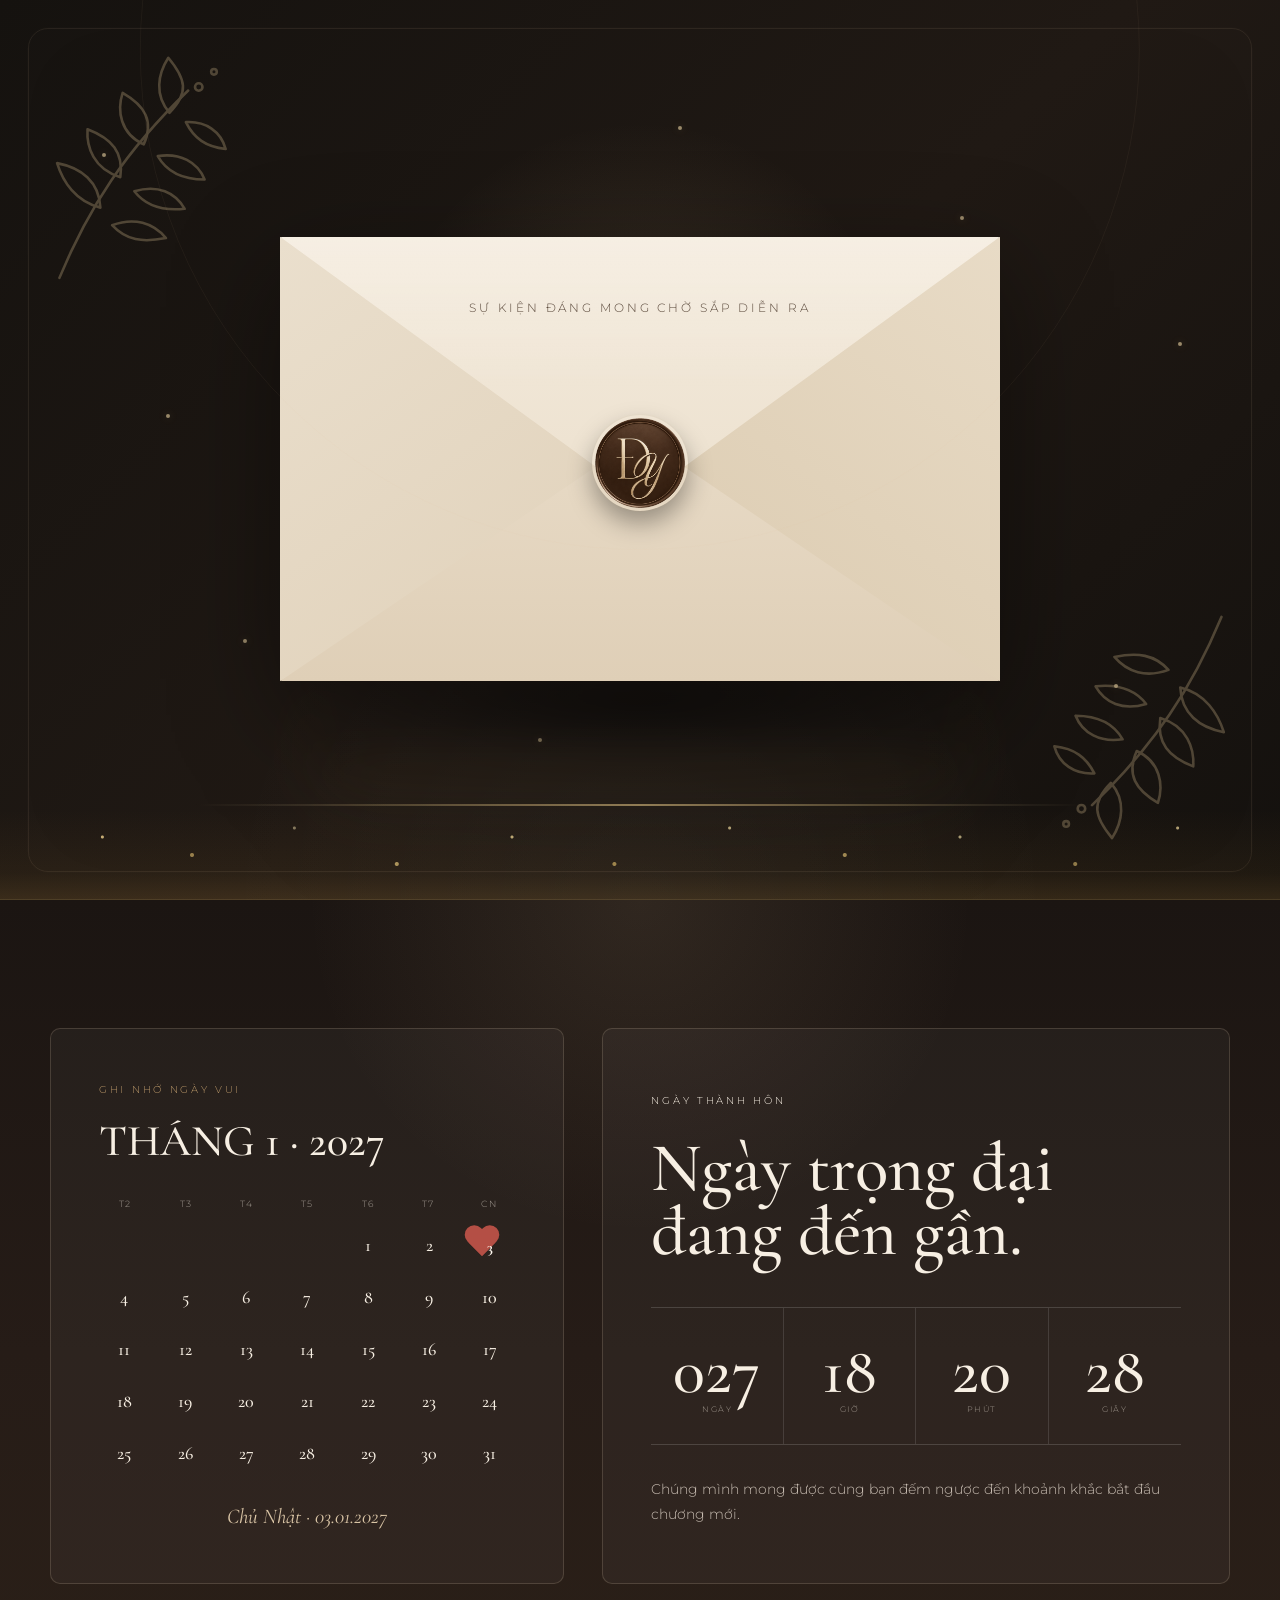
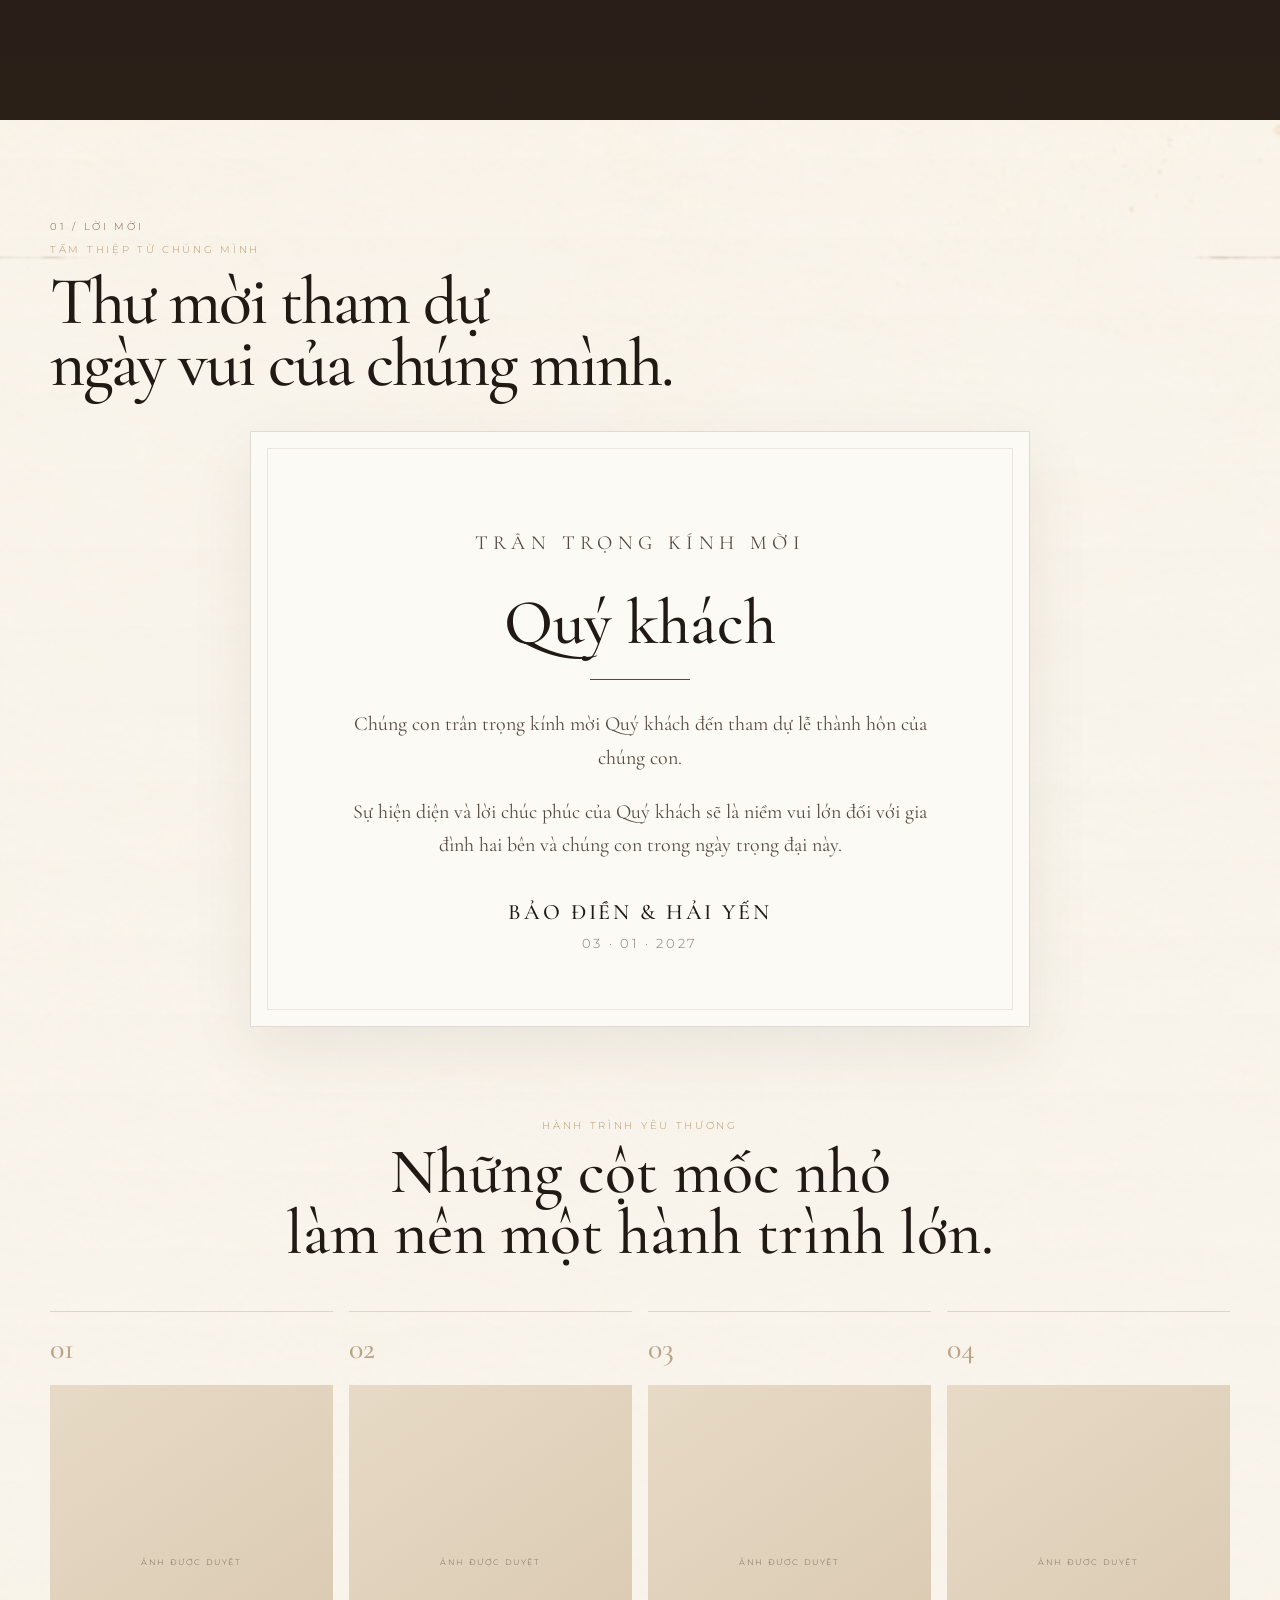
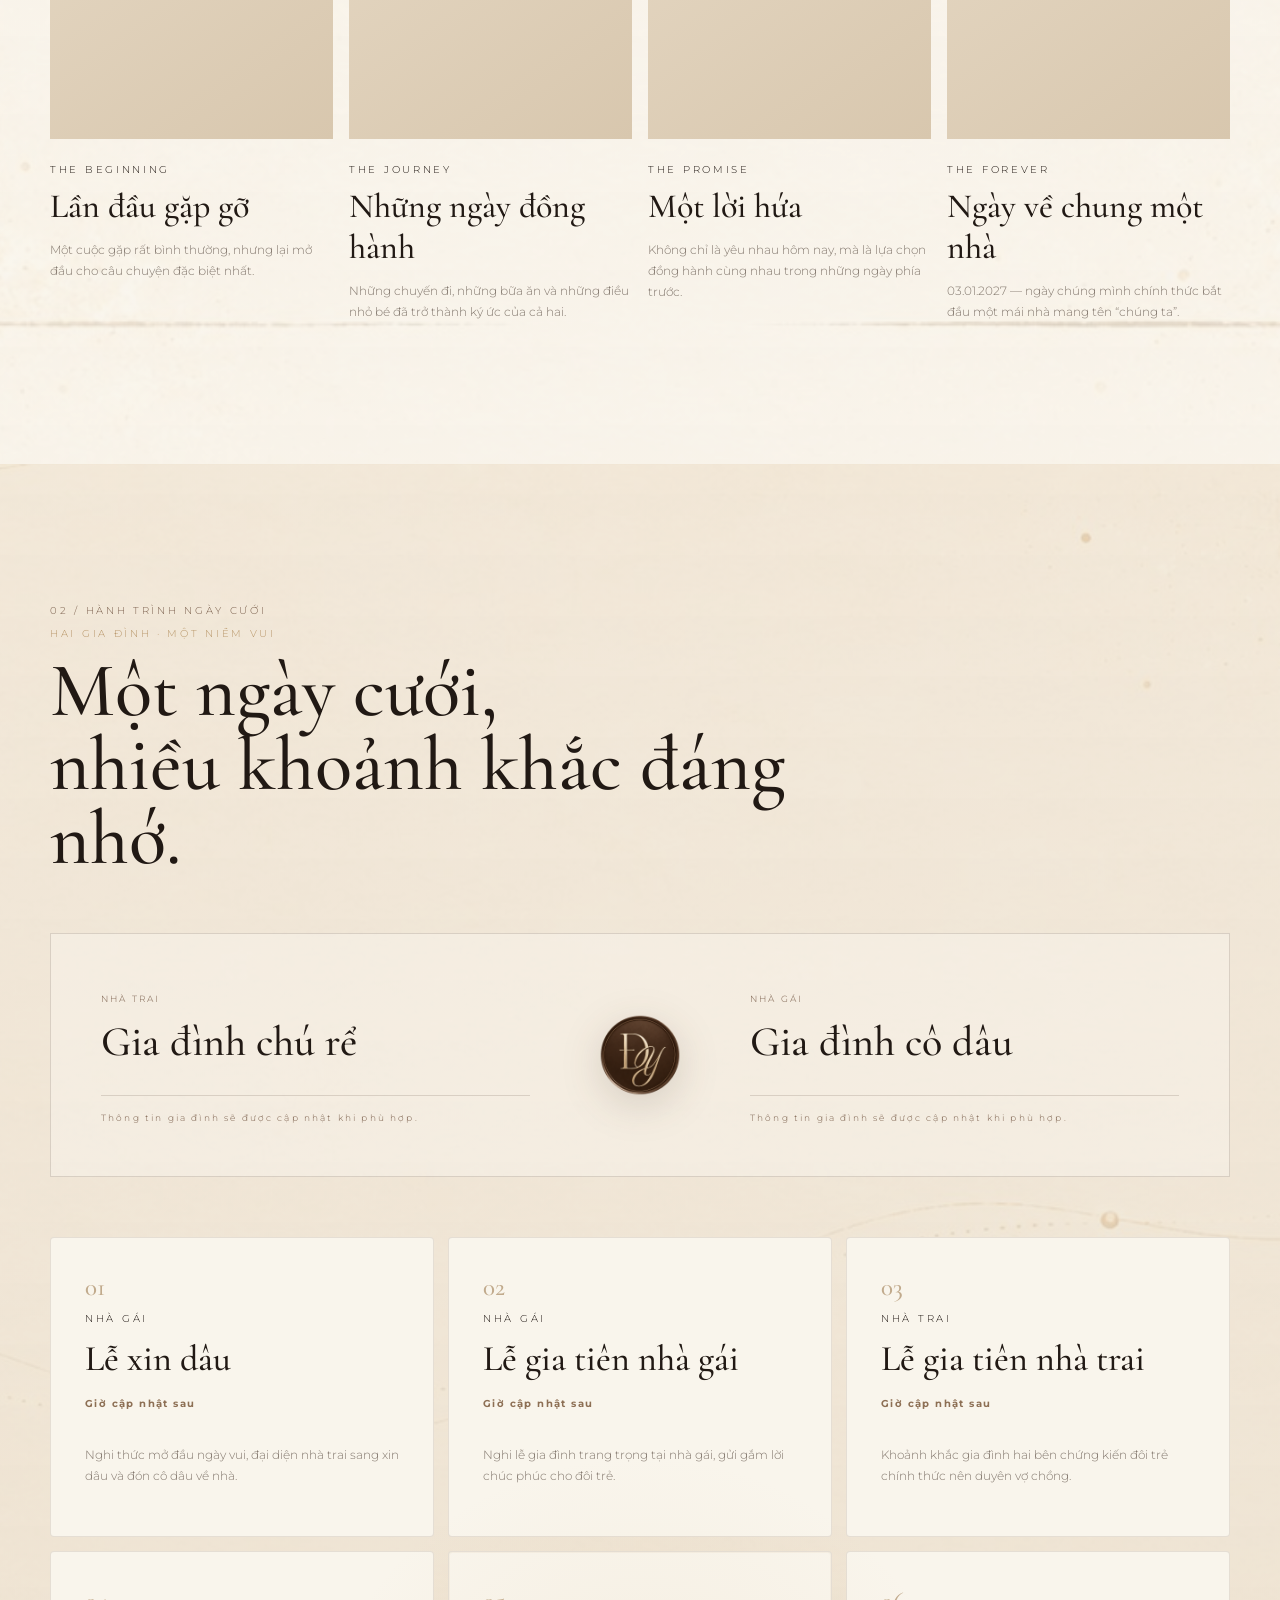
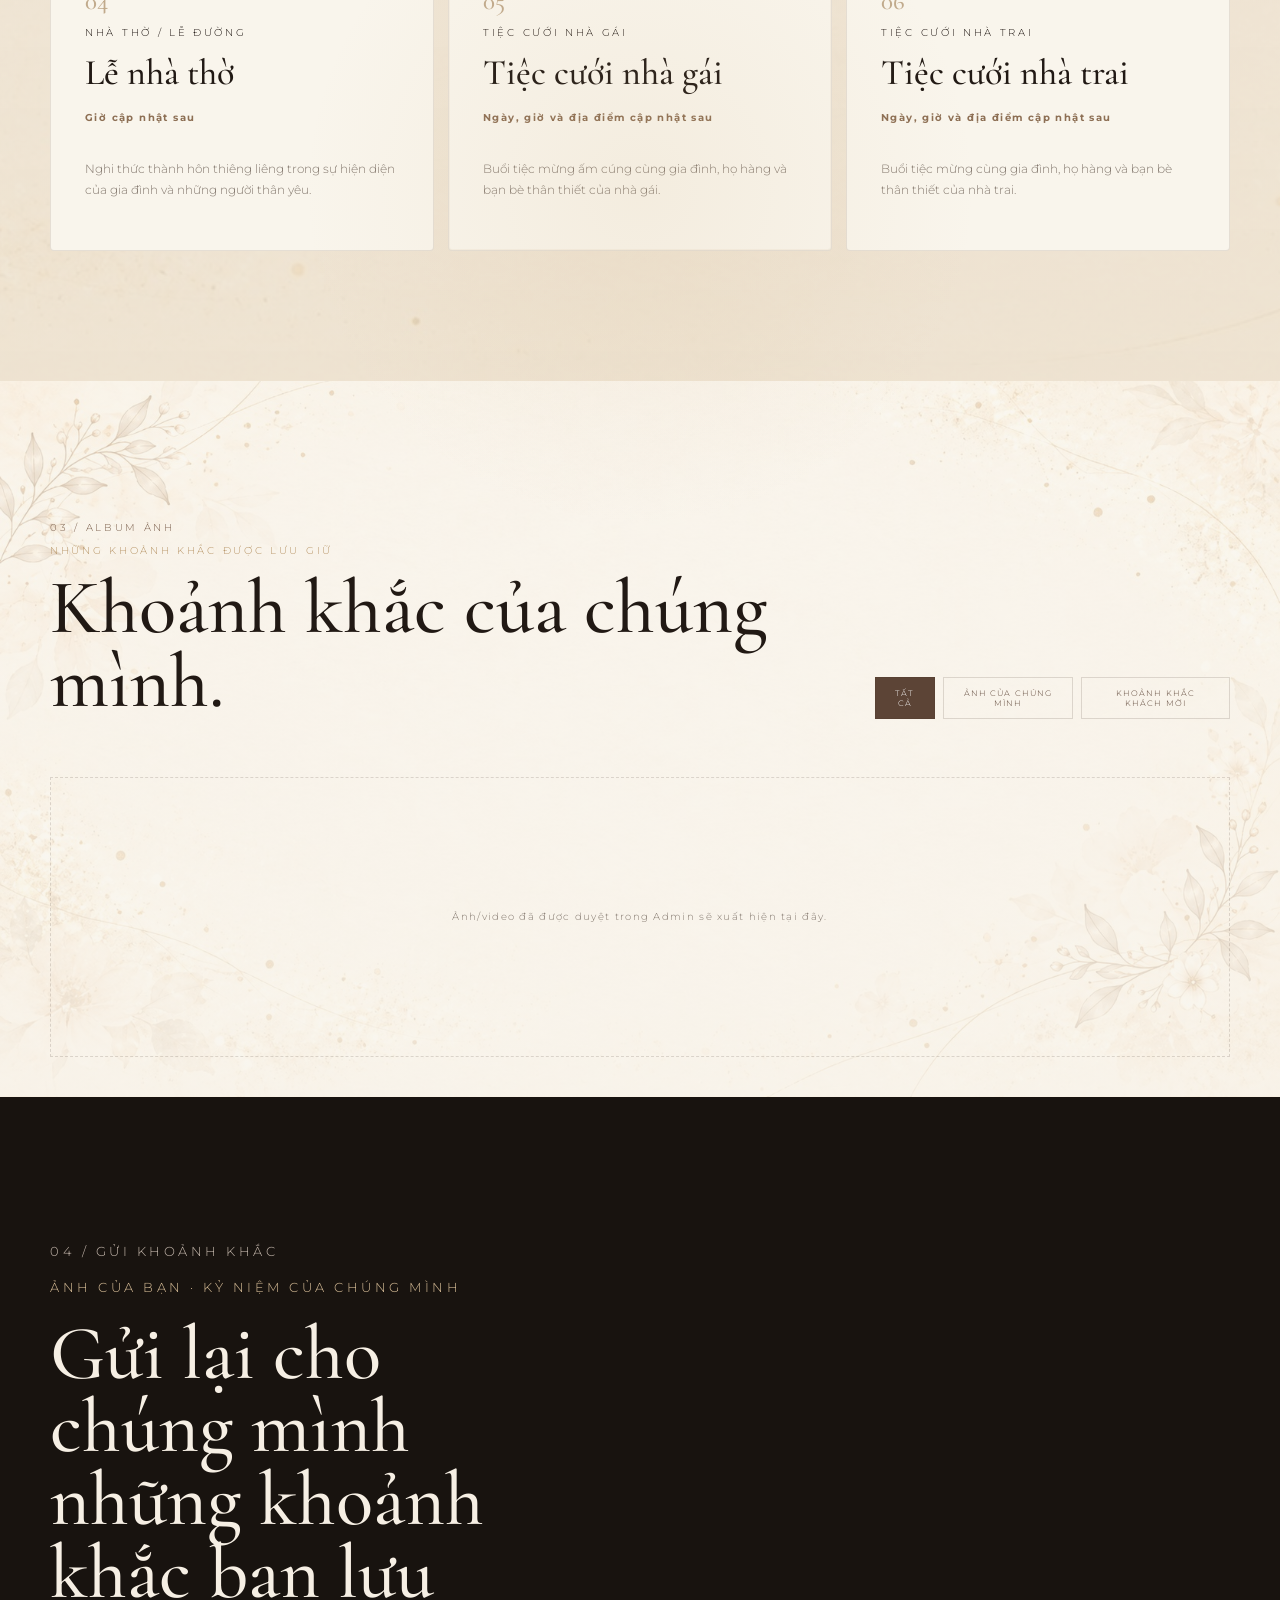
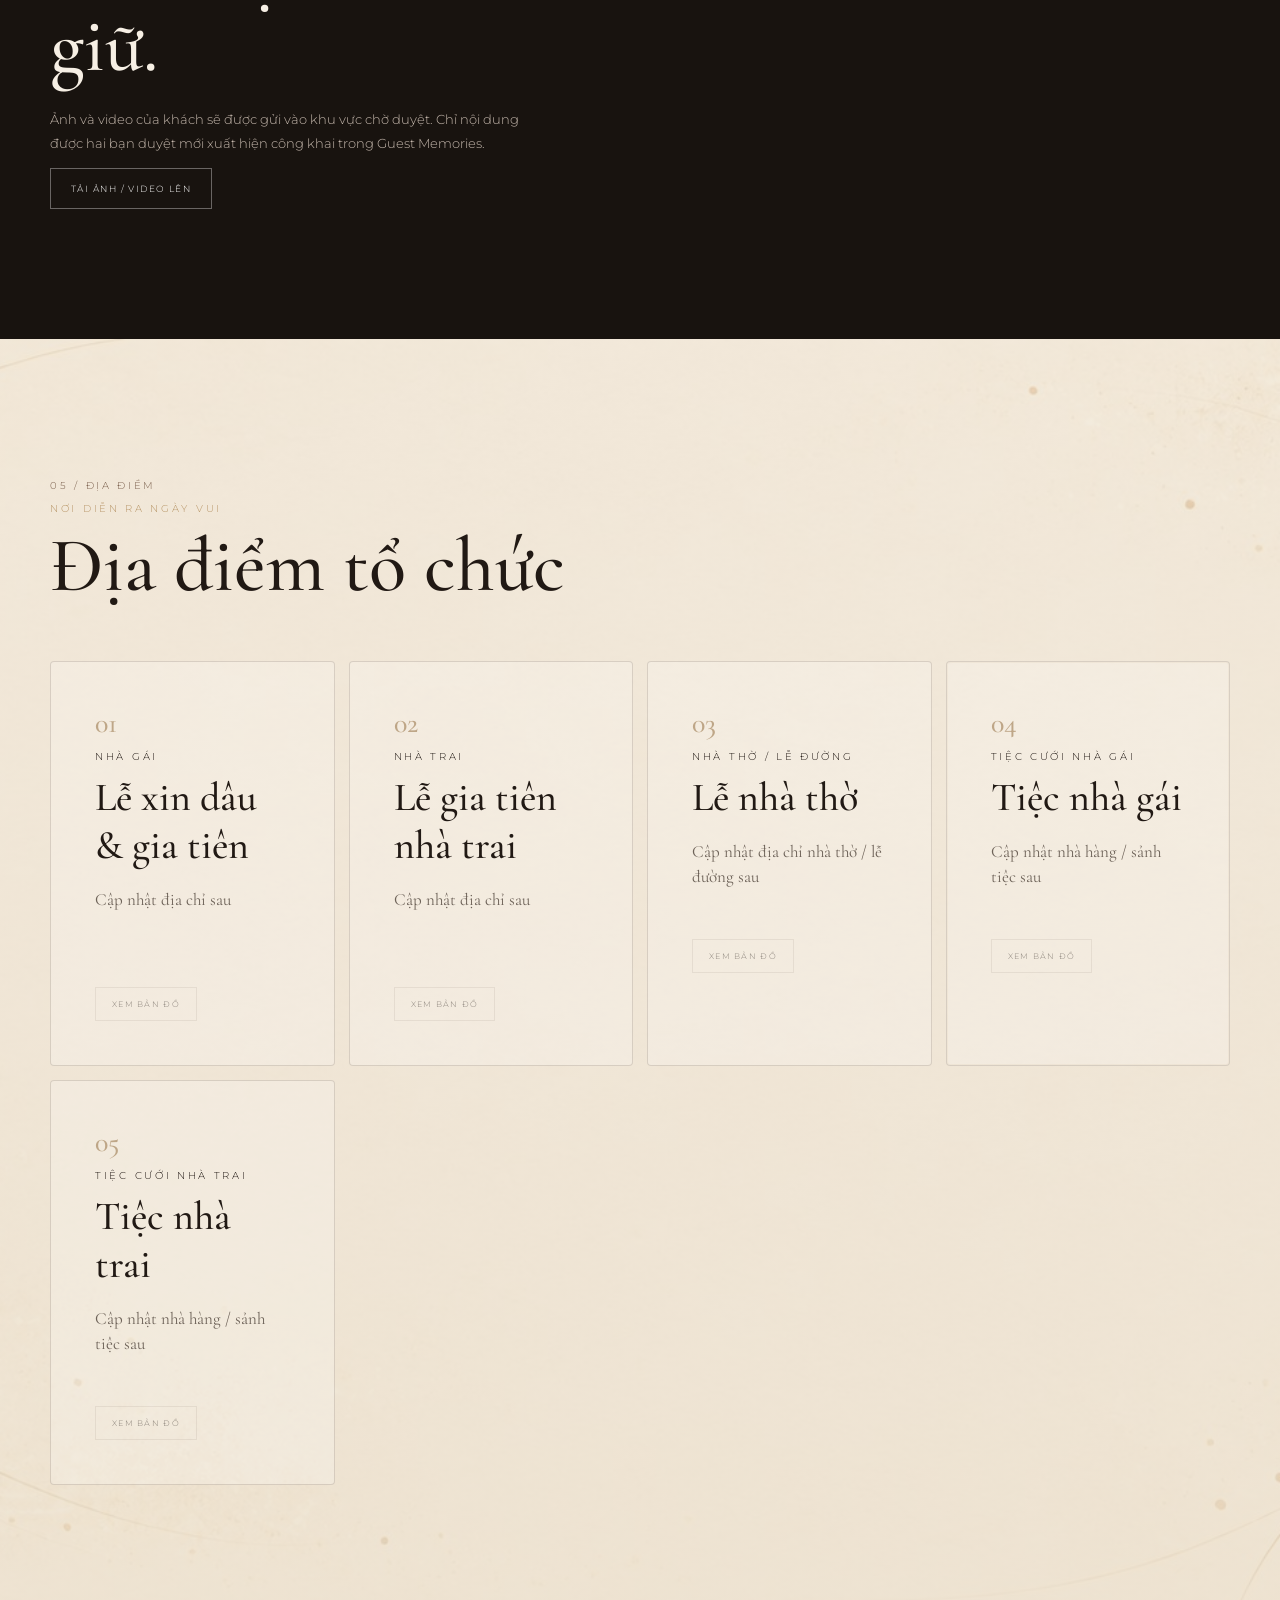
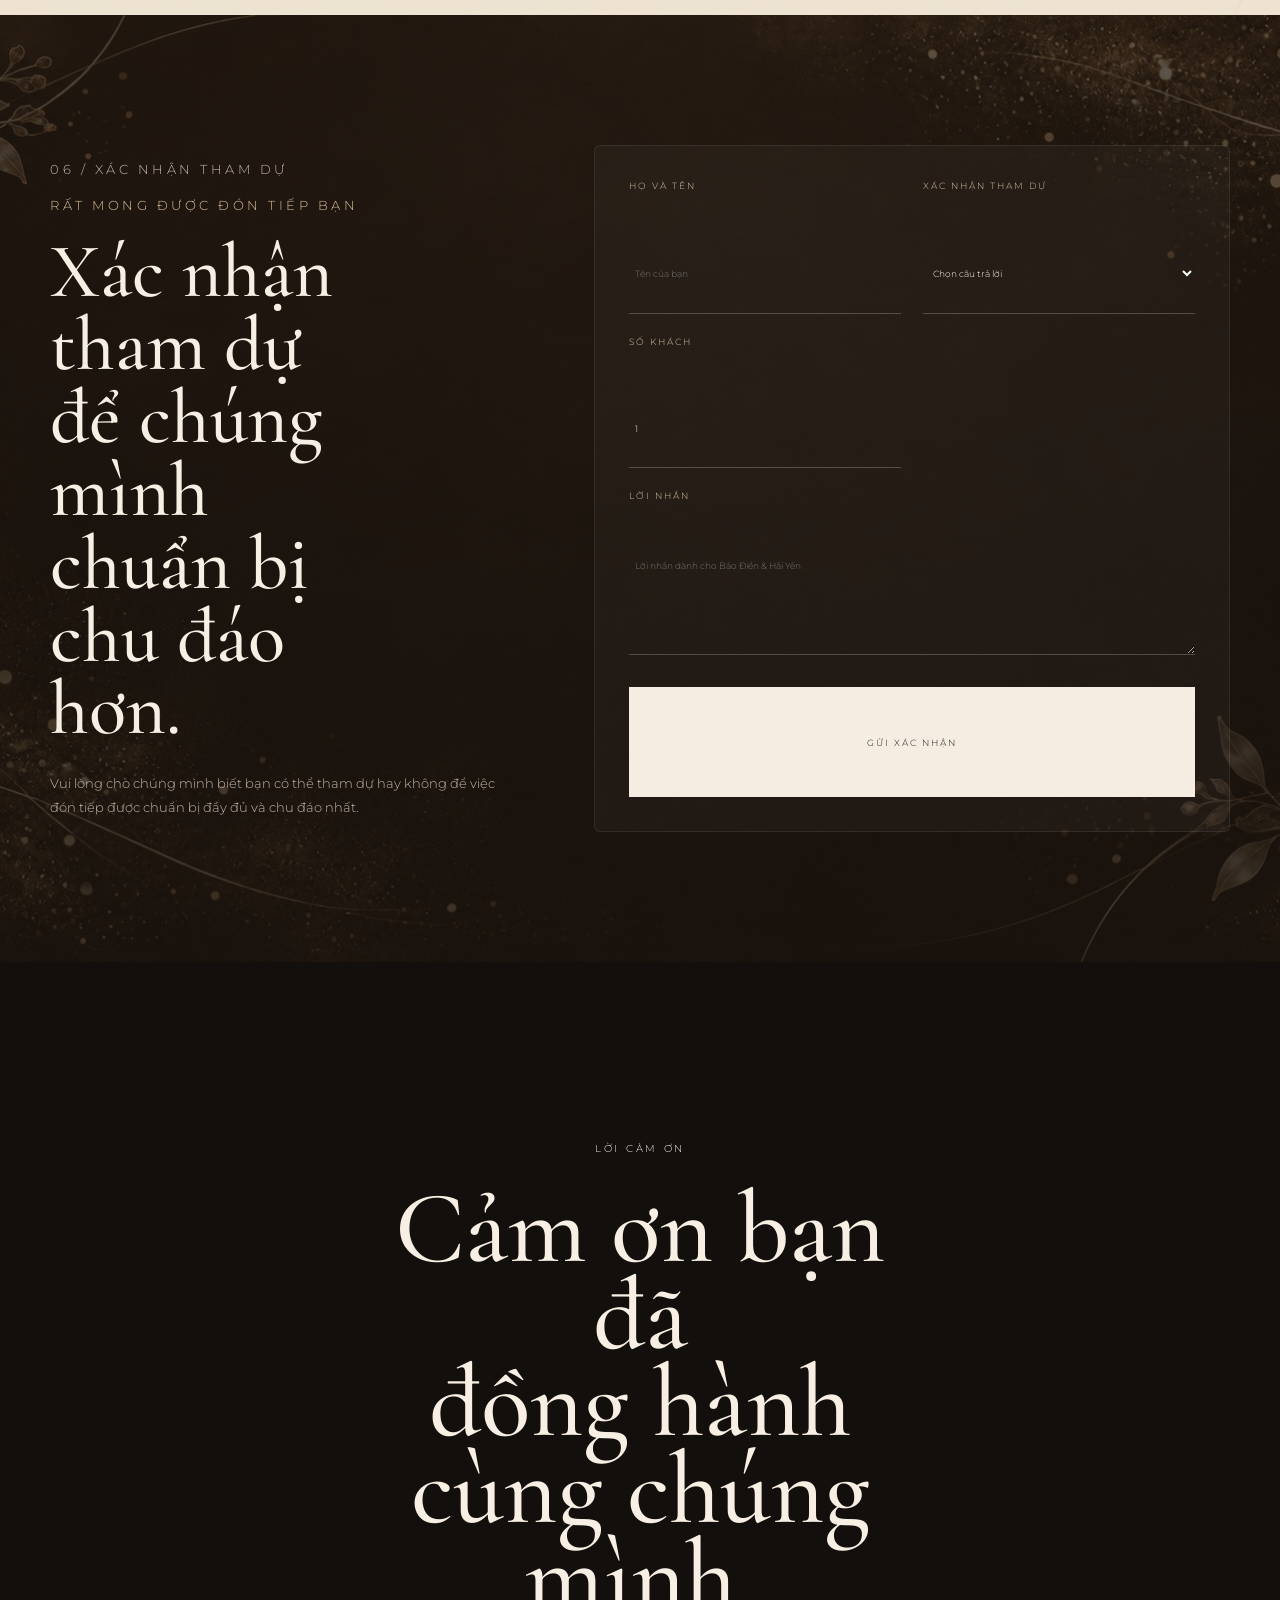
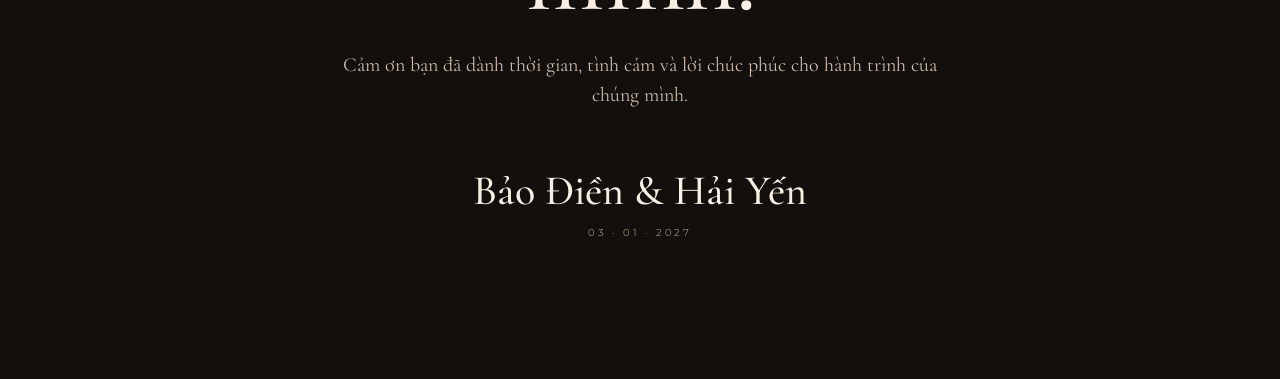
==== index.html @ 4f96eb08 "Add files via upload" ====
<!doctype html>
<html lang="vi">
<head>
  <meta charset="UTF-8">
  <meta name="viewport" content="width=device-width, initial-scale=1.0">
  <meta name="theme-color" content="#171310">
  <title>Bảo Điền &amp; Hải Yến — Wedding Invitation</title>

  <link rel="preconnect" href="https://fonts.googleapis.com">
  <link rel="preconnect" href="https://fonts.gstatic.com" crossorigin>
  <link href="https://fonts.googleapis.com/css2?family=Cormorant+Garamond:wght@400;500;600&family=Montserrat:wght@300;400;500;600&display=swap" rel="stylesheet">

  <link rel="stylesheet" href="style.css?v=14">
  <link rel="stylesheet" href="opening/opening.css?v=10">

  <style id="openingFxV108">
    /* Opening V10.8 FX — scoped, does not replace opening/opening.css */
    .wedding-opening__fx {
      position: absolute;
      inset: 0;
      z-index: 30;
      overflow: hidden;
      pointer-events: none;
    }

    .wedding-opening__star {
      --x: 50vw;
      --size: 3px;
      --duration: 6s;
      --delay: 0s;
      --drift: 24px;
      position: absolute;
      left: var(--x);
      top: -8vh;
      width: var(--size);
      height: var(--size);
      border-radius: 50%;
      background: rgba(244, 216, 162, .88);
      box-shadow:
        0 0 7px rgba(244, 216, 162, .62),
        0 0 18px rgba(224, 181, 111, .24);
      opacity: 0;
      animation: weddingStarFall var(--duration) linear var(--delay) infinite;
    }

    .wedding-opening__star:nth-child(3n) {
      border-radius: 0;
      transform: rotate(45deg);
      background: rgba(255, 236, 196, .95);
    }

    .wedding-opening__star:nth-child(5n) {
      filter: blur(.35px);
      opacity: .7;
    }

    @keyframes weddingStarFall {
      0% {
        transform: translate3d(0, -8vh, 0) scale(.7);
        opacity: 0;
      }
      8% { opacity: .85; }
      72% { opacity: .68; }
      100% {
        transform: translate3d(var(--drift), 116vh, 0) scale(1.08);
        opacity: 0;
      }
    }

    .wedding-opening__burst {
      position: absolute;
      z-index: 40;
      left: 50%;
      top: 48%;
      width: 0;
      height: 0;
      pointer-events: none;
    }

    .wedding-opening__burst-particle {
      --tx: 0px;
      --ty: -120px;
      --rot: 0deg;
      --scale: 1;
      --duration: 1700ms;
      position: absolute;
      left: 0;
      top: 0;
      display: grid;
      place-items: center;
      color: rgba(222, 184, 126, .92);
      font-family: Georgia, serif;
      font-size: 26px;
      line-height: 1;
      text-shadow: 0 2px 10px rgba(0,0,0,.18);
      opacity: 0;
      animation: weddingBurst var(--duration) cubic-bezier(.16,.78,.24,1) forwards;
    }

    .wedding-opening__burst-particle.is-heart {
      color: rgba(177, 97, 82, .88);
      font-size: 24px;
    }

    .wedding-opening__burst-particle.is-flower {
      color: rgba(231, 205, 164, .95);
      font-size: 28px;
    }

    @keyframes weddingBurst {
      0% {
        transform: translate3d(0, 0, 0) rotate(0deg) scale(.25);
        opacity: 0;
      }
      15% { opacity: 1; }
      68% { opacity: .9; }
      100% {
        transform: translate3d(var(--tx), var(--ty), 0) rotate(var(--rot)) scale(var(--scale));
        opacity: 0;
      }
    }

    @media (min-width: 701px) {
      .wedding-opening__burst-particle {
        text-shadow: 0 4px 16px rgba(0,0,0,.22);
      }
    }

    @media (max-width: 700px) {
      .wedding-opening__star { opacity: .75; }
      .wedding-opening__burst-particle { font-size: 16px; }
      .wedding-opening__burst-particle.is-heart { font-size: 15px; }
      .wedding-opening__burst-particle.is-flower { font-size: 17px; }
    }

    @media (prefers-reduced-motion: reduce) {
      .wedding-opening__star,
      .wedding-opening__burst-particle {
        animation: none !important;
        display: none !important;
      }
    }
  </style>


  <style id="adminQuickLinkStyle">
    .admin-quick-link{
      position:fixed;
      top:14px;
      right:14px;
      z-index:5000;
      display:inline-flex;
      align-items:center;
      gap:7px;
      padding:8px 11px;
      border:1px solid rgba(108,84,66,.18);
      border-radius:999px;
      background:rgba(248,244,236,.84);
      color:#3c2c23;
      box-shadow:0 8px 24px rgba(37,26,20,.08);
      backdrop-filter:blur(12px);
      -webkit-backdrop-filter:blur(12px);
      font:500 8px/1 "Montserrat",Arial,sans-serif;
      letter-spacing:.14em;
      text-decoration:none;
      text-transform:uppercase;
      opacity:.56;
      transition:opacity .22s ease, transform .22s ease, background .22s ease;
    }

    .admin-quick-link.is-hidden{
      opacity:0 !important;
      transform:translateY(-10px);
      pointer-events:none;
    }

    .admin-quick-link:hover,
    .admin-quick-link:focus-visible{
      opacity:1;
      transform:translateY(-1px);
      background:rgba(248,244,236,.96);
      outline:none;
    }

    .admin-quick-link__icon{
      width:13px;
      height:13px;
      display:block;
      flex:0 0 13px;
    }

    @media (max-width:700px){
      .admin-quick-link{
        top:10px;
        right:10px;
        padding:7px 9px;
        font-size:7px;
        opacity:.48;
      }
      .admin-quick-link__label{
        display:none;
      }
    }
  </style>


<style id="openingCinematicV114">
  /* V11.4 — cinematic dove / lyric sequence. Scoped to Opening only. */
  .wedding-opening__cinema-layer{
    position:absolute;
    inset:0;
    z-index:45;
    overflow:hidden;
    pointer-events:none;
  }

  .opening-dove{
    position:absolute;
    width:clamp(54px,5.2vw,88px);
    height:auto;
    opacity:0;
    filter:drop-shadow(0 8px 16px rgba(0,0,0,.24));
    transform-origin:50% 50%;
    will-change:transform,opacity;
  }
  .opening-dove svg{width:100%;height:auto;display:block;overflow:visible}
  .opening-dove .dove-body{fill:rgba(247,240,224,.96);stroke:rgba(201,169,118,.72);stroke-width:1.15}
  .opening-dove .dove-wing{fill:rgba(252,247,235,.98);stroke:rgba(201,169,118,.66);stroke-width:1.05;transform-box:fill-box;transform-origin:50% 72%}
  .opening-dove.is-flying .wing-l{animation:doveWingLeft .48s ease-in-out infinite alternate}
  .opening-dove.is-flying .wing-r{animation:doveWingRight .48s ease-in-out infinite alternate}
  .opening-dove.is-lifting .wing-l{animation:doveWingLeft .36s ease-in-out infinite alternate}
  .opening-dove.is-lifting .wing-r{animation:doveWingRight .36s ease-in-out infinite alternate}
  @keyframes doveWingLeft{from{transform:rotate(8deg)}to{transform:rotate(-27deg)}}
  @keyframes doveWingRight{from{transform:rotate(-8deg)}to{transform:rotate(27deg)}}

  .opening-lyric-card{
    position:absolute;
    z-index:60;
    left:clamp(28px,5vw,88px);
    top:50%;
    width:min(365px,31vw);
    transform:translateY(-45%);
    padding:18px 20px 19px;
    border-left:1px solid rgba(221,188,137,.58);
    background:linear-gradient(90deg,rgba(18,13,10,.48),rgba(18,13,10,.12) 80%,transparent);
    color:#f4eadc;
    opacity:0;
    filter:blur(3px);
    transition:opacity .65s ease,filter .65s ease,transform .65s ease;
    text-shadow:0 3px 16px rgba(0,0,0,.35);
  }
  .opening-lyric-card.show{opacity:1;filter:blur(0);transform:translateY(-50%)}
  .opening-lyric-card__kicker{
    margin:0 0 11px;
    font:500 7px/1.4 "Montserrat",sans-serif;
    letter-spacing:.3em;
    color:#d0ad78;
  }
  .opening-lyric-card__text{
    min-height:3.5em;
    margin:0;
    font:italic clamp(19px,1.7vw,27px)/1.36 "Cormorant Garamond",serif;
    transition:opacity .32s ease,transform .32s ease;
  }
  .opening-lyric-card__text.swap{opacity:0;transform:translateY(7px)}
  .opening-lyric-card__rule{width:46px;height:1px;margin-top:15px;background:rgba(219,187,137,.5)}

  .wedding-opening__tear{
    height:2px!important;
    box-shadow:0 0 8px rgba(226,193,141,.28),0 0 20px rgba(226,193,141,.14);
    background:linear-gradient(90deg,transparent,rgba(238,213,172,.95),rgba(96,67,46,.75))!important;
  }

  .opening-card-lift-glow{
    position:absolute;
    z-index:7;
    left:18%;right:18%;top:20%;height:56%;
    border-radius:50%;
    background:radial-gradient(ellipse,rgba(226,195,146,.12),transparent 67%);
    opacity:0;
    filter:blur(14px);
    pointer-events:none;
  }

  @media(max-width:900px){
    .opening-lyric-card{
      left:16px;right:16px;top:auto;bottom:24px;width:auto;
      transform:translateY(12px);
      padding:12px 14px 13px;
      border-left:0;border-top:1px solid rgba(221,188,137,.42);
      background:linear-gradient(180deg,rgba(18,13,10,.20),rgba(18,13,10,.58));
      backdrop-filter:blur(5px);
    }
    .opening-lyric-card.show{transform:none}
    .opening-lyric-card__text{font-size:18px;min-height:2.8em}
    .opening-dove{width:clamp(44px,12vw,66px)}
  }

  @media(prefers-reduced-motion:reduce){
    .opening-dove{display:none!important}
  }
</style>

</head>

<body>

  <div class="audio-control" id="audioControl" aria-label="Điều khiển âm thanh">
    <button class="audio-control__toggle" id="audioToggle" type="button" aria-label="Bật hoặc tắt âm thanh">
      <span class="audio-control__icon" id="audioIcon">♪</span>
    </button>
    <div class="audio-control__panel" id="audioPanel">
      <span class="audio-control__label">ÂM THANH</span>
      <input id="audioVolume" type="range" min="0" max="100" step="1" value="65" aria-label="Âm lượng">
    </div>
  </div>

  <aside class="vow-caption" id="vowCaption" hidden aria-live="polite">
    <p class="vow-caption__eyebrow">LỜI HỨA CỦA CHÚNG CON</p>
    <p class="vow-caption__text" id="vowCaptionText"></p>
  </aside>

  <audio id="openingAmbient" preload="auto" src="audio/opening-instrumental.mp3"></audio>
  <audio id="vowAudio" preload="auto"></audio>
  <audio id="playlistAudio" preload="metadata"></audio>


  <a class="admin-quick-link" href="/admin/" aria-label="Đăng nhập quản trị">
    <svg class="admin-quick-link__icon" viewBox="0 0 24 24" aria-hidden="true">
      <path d="M7 10V8a5 5 0 0 1 10 0v2" fill="none" stroke="currentColor" stroke-width="1.7" stroke-linecap="round"/>
      <rect x="5.5" y="10" width="13" height="10" rx="2.2" fill="none" stroke="currentColor" stroke-width="1.7"/>
      <circle cx="12" cy="15" r="1.2" fill="currentColor"/>
    </svg>
    <span class="admin-quick-link__label">ĐĂNG NHẬP</span>
  </a>

  <div class="wedding-opening" id="weddingOpening">
    <div class="wedding-opening__dust" aria-hidden="true">
      <i></i><i></i><i></i><i></i><i></i>
      <i></i><i></i><i></i><i></i><i></i>
    </div>

    <div class="wedding-opening__cinema-layer" id="openingCinemaLayer" aria-hidden="true"></div>
    <div class="opening-card-lift-glow" id="openingCardLiftGlow" aria-hidden="true"></div>

    <aside class="opening-lyric-card" id="openingLyricCard" aria-live="polite">
      <p class="opening-lyric-card__kicker">LỜI TỪ CHÚNG CON</p>
      <p class="opening-lyric-card__text" id="openingLyricText"></p>
      <div class="opening-lyric-card__rule"></div>
    </aside>

    <div class="wedding-opening__envelope">
      <div class="wedding-opening__back"></div>

      <div class="wedding-opening__card">
        <div class="wedding-opening__names">
          <strong>BẢO ĐIỀN</strong>
          <em>&amp;</em>
          <strong>HẢI YẾN</strong>
        </div>
      </div>

      <div class="wedding-opening__left"></div>
      <div class="wedding-opening__right"></div>
      <div class="wedding-opening__bottom"></div>

      <div class="wedding-opening__top">
        <span>SỰ KIỆN ĐÁNG MONG CHỜ SẮP DIỄN RA</span>
      </div>

      <div class="wedding-opening__tear l"></div>
      <div class="wedding-opening__tear r"></div>

      <button class="wedding-opening__seal" id="weddingOpeningSeal" type="button" aria-label="Mở thiệp cưới">
        <img src="dy-seal.png" alt="DY">
      </button>

      <div class="wedding-opening__date">03.01.2027</div>
    </div>
  </div>

  
<main id="mainContent">

  <!-- HERO / OUR WEDDING STORY -->
  <section class="hero-v10" id="hero">
    <div class="hero-v10__media">
      <img id="heroPhoto" src="hero-wedding.jpg" alt="Bảo Điền & Hải Yến" hidden>
      <div class="hero-v10__placeholder" id="heroPlaceholder" aria-hidden="true"></div>
      <div class="hero-v10__shade"></div>
    </div>
    <div class="hero-v10__content reveal">
      <p class="eyebrow">LỄ THÀNH HÔN</p>
      <h1><span>Bảo Điền</span><em>&amp;</em><span>Hải Yến</span></h1>
      <p class="hero-v10__date">03 · 01 · 2027</p>
      <p class="hero-v10__quote">03.01.2027 · Ngày chúng con về chung một nhà.</p>
    </div>
    <a class="scroll-cue-v10" href="#countdown-section">LƯỚT XUỐNG <span>↓</span></a>
  </section>

  <!-- COUNTDOWN + CALENDAR -->
  <section id="countdown-section" class="countdown-v10">
    <div class="container-v10 countdown-v10__grid">
      <div class="calendar-card reveal">
        <p class="section-kicker">GHI NHỚ NGÀY VUI</p>
        <div class="calendar-card__month">THÁNG 1 · 2027</div>
        <div class="calendar-card__weekdays">
          <span>T2</span><span>T3</span><span>T4</span><span>T5</span><span>T6</span><span>T7</span><span>CN</span>
        </div>
        <div class="calendar-card__days" aria-label="Lịch tháng 1 năm 2027">
          <span></span><span></span><span></span><span></span>
          <span>1</span><span>2</span><span class="is-wedding-day"><b>3</b></span>
          <span>4</span><span>5</span><span>6</span><span>7</span><span>8</span><span>9</span><span>10</span>
          <span>11</span><span>12</span><span>13</span><span>14</span><span>15</span><span>16</span><span>17</span>
          <span>18</span><span>19</span><span>20</span><span>21</span><span>22</span><span>23</span><span>24</span>
          <span>25</span><span>26</span><span>27</span><span>28</span><span>29</span><span>30</span><span>31</span>
        </div>
        <p class="calendar-card__note">Chủ Nhật · 03.01.2027</p>
      </div>

      <div class="countdown-panel reveal">
        <p class="eyebrow">NGÀY THÀNH HÔN</p>
        <h2>Ngày trọng đại đang đến gần.</h2>
        <div class="countdown-grid" id="countdown">
          <div><strong id="days">--</strong><span>NGÀY</span></div>
          <div><strong id="hours">--</strong><span>GIỜ</span></div>
          <div><strong id="minutes">--</strong><span>PHÚT</span></div>
          <div><strong id="seconds">--</strong><span>GIÂY</span></div>
        </div>
        <p class="countdown-panel__copy">Chúng mình mong được cùng bạn đếm ngược đến khoảnh khắc bắt đầu chương mới.</p>
      </div>
    </div>
  </section>

  <!-- INVITATION / OUR STORY -->
  <section class="invitation-v10 section-paper has-optional-bg" id="our-story" data-bg="story-bg.jpg">
    <div class="container-v10">
      <div class="section-heading reveal">
        <p class="section-label">01 / LỜI MỜI</p>
        <p class="section-kicker">Tấm thiệp từ chúng mình</p>
        <h2 class="invitation-v10__title">Thư mời tham dự<br>ngày vui của chúng mình.</h2>
      </div>

      <div class="invitation-letter reveal">
        <p class="invitation-letter__eyebrow">TRÂN TRỌNG KÍNH MỜI</p>
        <h3>Quý khách</h3>
        <div class="invitation-letter__rule"></div>
        <p>Chúng con trân trọng kính mời Quý khách đến tham dự lễ thành hôn của chúng con.</p>
        <p>Sự hiện diện và lời chúc phúc của Quý khách sẽ là niềm vui lớn đối với gia đình hai bên và chúng con trong ngày trọng đại này.</p>
        <strong>BẢO ĐIỀN &amp; HẢI YẾN</strong>
        <small>03 · 01 · 2027</small>
      </div>

      <div class="love-story-head reveal">
        <p class="section-kicker">HÀNH TRÌNH YÊU THƯƠNG</p>
        <h3>Những cột mốc nhỏ<br>làm nên một hành trình lớn.</h3>
      </div>

      <div class="love-story-timeline" id="loveStoryTimeline">
        <article class="love-story-card reveal">
          <span>01</span>
          <div class="love-story-card__media approved-media-slot" data-story-slot="0"><small>ẢNH ĐƯỢC DUYỆT</small></div>
          <p class="micro">THE BEGINNING</p>
          <h4>Lần đầu gặp gỡ</h4>
          <p>Một cuộc gặp rất bình thường, nhưng lại mở đầu cho câu chuyện đặc biệt nhất.</p>
        </article>
        <article class="love-story-card reveal">
          <span>02</span>
          <div class="love-story-card__media approved-media-slot" data-story-slot="1"><small>ẢNH ĐƯỢC DUYỆT</small></div>
          <p class="micro">THE JOURNEY</p>
          <h4>Những ngày đồng hành</h4>
          <p>Những chuyến đi, những bữa ăn và những điều nhỏ bé đã trở thành ký ức của cả hai.</p>
        </article>
        <article class="love-story-card reveal">
          <span>03</span>
          <div class="love-story-card__media approved-media-slot" data-story-slot="2"><small>ẢNH ĐƯỢC DUYỆT</small></div>
          <p class="micro">THE PROMISE</p>
          <h4>Một lời hứa</h4>
          <p>Không chỉ là yêu nhau hôm nay, mà là lựa chọn đồng hành cùng nhau trong những ngày phía trước.</p>
        </article>
        <article class="love-story-card reveal">
          <span>04</span>
          <div class="love-story-card__media approved-media-slot" data-story-slot="3"><small>ẢNH ĐƯỢC DUYỆT</small></div>
          <p class="micro">THE FOREVER</p>
          <h4>Ngày về chung một nhà</h4>
          <p>03.01.2027 — ngày chúng mình chính thức bắt đầu một mái nhà mang tên “chúng ta”.</p>
        </article>
      </div>
    </div>
  </section>

  <!-- NIGHT BEFORE: intentionally hidden when disabled -->
  <section class="optional-section" data-enabled="false" hidden aria-hidden="true"></section>

  <!-- WEDDING JOURNEY / FAMILY + CEREMONIES -->
  <section class="journey-v10 section-ivory has-optional-bg" id="wedding-journey" data-bg="journey-bg.jpg">
    <div class="container-v10">
      <div class="section-heading reveal">
        <p class="section-label">02 / HÀNH TRÌNH NGÀY CƯỚI</p>
        <p class="section-kicker">Hai gia đình · Một niềm vui</p>
        <h2>Một ngày cưới,<br>nhiều khoảnh khắc đáng nhớ.</h2>
      </div>

      <div class="family-cards reveal">
        <article class="family-card" data-empty-note="Thông tin gia đình sẽ được cập nhật khi phù hợp.">
          <p>NHÀ TRAI</p>
          <h3>Gia đình chú rể</h3>
          <dl class="family-card__details">
            <div data-optional="true"><dt>Thân phụ</dt><dd></dd></div>
            <div data-optional="true"><dt>Thân mẫu</dt><dd></dd></div>
            <div data-optional="true"><dt>Địa chỉ</dt><dd></dd></div>
          </dl>
          <p class="family-card__empty">Thông tin gia đình sẽ được cập nhật khi phù hợp.</p>
        </article>
        <div class="family-cards__monogram"><img src="dy-seal.png" alt="Monogram D Y"></div>
        <article class="family-card" data-empty-note="Thông tin gia đình sẽ được cập nhật khi phù hợp.">
          <p>NHÀ GÁI</p>
          <h3>Gia đình cô dâu</h3>
          <dl class="family-card__details">
            <div data-optional="true"><dt>Thân phụ</dt><dd></dd></div>
            <div data-optional="true"><dt>Thân mẫu</dt><dd></dd></div>
            <div data-optional="true"><dt>Địa chỉ</dt><dd></dd></div>
          </dl>
          <p class="family-card__empty">Thông tin gia đình sẽ được cập nhật khi phù hợp.</p>
        </article>
      </div>

      <div class="ceremony-cards">
        <article class="ceremony-card reveal" data-event="xinDau">
          <span>01</span>
          <p class="micro">NHÀ GÁI</p>
          <h3>Lễ xin dâu</h3>
          <strong>Giờ cập nhật sau</strong>
          <p>Nghi thức mở đầu ngày vui, đại diện nhà trai sang xin dâu và đón cô dâu về nhà.</p>
        </article>
        <article class="ceremony-card reveal" data-event="giaTienNhaGai">
          <span>02</span>
          <p class="micro">NHÀ GÁI</p>
          <h3>Lễ gia tiên nhà gái</h3>
          <strong>Giờ cập nhật sau</strong>
          <p>Nghi lễ gia đình trang trọng tại nhà gái, gửi gắm lời chúc phúc cho đôi trẻ.</p>
        </article>
        <article class="ceremony-card reveal" data-event="giaTienNhaTrai">
          <span>03</span>
          <p class="micro">NHÀ TRAI</p>
          <h3>Lễ gia tiên nhà trai</h3>
          <strong>Giờ cập nhật sau</strong>
          <p>Khoảnh khắc gia đình hai bên chứng kiến đôi trẻ chính thức nên duyên vợ chồng.</p>
        </article>
        <article class="ceremony-card reveal" data-event="leNhaTho">
          <span>04</span>
          <p class="micro">NHÀ THỜ / LỄ ĐƯỜNG</p>
          <h3>Lễ nhà thờ</h3>
          <strong>Giờ cập nhật sau</strong>
          <p>Nghi thức thành hôn thiêng liêng trong sự hiện diện của gia đình và những người thân yêu.</p>
        </article>
        <article class="ceremony-card reveal" data-event="tiecNhaGai">
          <span>05</span>
          <p class="micro">TIỆC CƯỚI NHÀ GÁI</p>
          <h3>Tiệc cưới nhà gái</h3>
          <strong>Ngày, giờ và địa điểm cập nhật sau</strong>
          <p>Buổi tiệc mừng ấm cúng cùng gia đình, họ hàng và bạn bè thân thiết của nhà gái.</p>
        </article>
        <article class="ceremony-card reveal" data-event="tiecNhaTrai">
          <span>06</span>
          <p class="micro">TIỆC CƯỚI NHÀ TRAI</p>
          <h3>Tiệc cưới nhà trai</h3>
          <strong>Ngày, giờ và địa điểm cập nhật sau</strong>
          <p>Buổi tiệc mừng cùng gia đình, họ hàng và bạn bè thân thiết của nhà trai.</p>
        </article>
      </div>

      <div class="day-timeline reveal">
        <p class="section-kicker">LỊCH TRÌNH NGÀY CƯỚI</p>
        <h3>Lịch trình ngày cưới</h3>
        <div class="day-timeline__line">
          <div data-event="xinDau"><time>--:--</time><span></span><h4>Lễ xin dâu</h4><p>Nhà gái</p></div>
          <div data-event="giaTienNhaGai"><time>--:--</time><span></span><h4>Gia tiên</h4><p>Nhà gái</p></div>
          <div data-event="giaTienNhaTrai"><time>--:--</time><span></span><h4>Gia tiên</h4><p>Nhà trai</p></div>
          <div data-event="leNhaTho"><time>--:--</time><span></span><h4>Lễ nhà thờ</h4><p>Nhà thờ / lễ đường</p></div>
          <div data-event="tiecNhaGai"><time>--:--</time><span></span><h4>Tiệc nhà gái</h4><p>Ngày riêng</p></div>
          <div data-event="tiecNhaTrai"><time>--:--</time><span></span><h4>Tiệc nhà trai</h4><p>Ngày riêng</p></div>
        </div>
      </div>
    </div>
  </section>

  <!-- ALBUM -->
  <section class="album-v10 section-paper has-optional-bg" id="album" data-bg="album-bg.jpg">
    <div class="container-v10">
      <div class="section-heading section-heading--row reveal">
        <div>
          <p class="section-label">03 / ALBUM ẢNH</p>
          <p class="section-kicker">Những khoảnh khắc được lưu giữ</p>
          <h2>Khoảnh khắc của chúng mình.</h2>
        </div>
        <div class="album-filters" role="group" aria-label="Lọc album">
          <button class="active" data-filter="all">TẤT CẢ</button>
          <button data-filter="couple">ẢNH CỦA CHÚNG MÌNH</button>
          <button data-filter="guest">KHOẢNH KHẮC KHÁCH MỜI</button>
        </div>
      </div>
      <div class="gallery-v10" id="approvedGallery">
        <div class="gallery-empty">Ảnh/video đã được duyệt trong Admin sẽ xuất hiện tại đây.</div>
      </div>
    </div>
  </section>

  <!-- SHARE MOMENTS -->
  <section class="share-v10 section-dark-v10" id="share">
    <div class="container-v10 share-v10__grid">
      <div class="reveal">
        <p class="section-label">04 / GỬI KHOẢNH KHẮC</p>
        <p class="section-kicker">Ảnh của bạn · Kỷ niệm của chúng mình</p>
        <h2>Gửi lại cho chúng mình<br>những khoảnh khắc bạn lưu giữ.</h2>
        <p>Ảnh và video của khách sẽ được gửi vào khu vực chờ duyệt. Chỉ nội dung được hai bạn duyệt mới xuất hiện công khai trong Guest Memories.</p>
        <button class="outline-btn-v10" id="uploadPreview">TẢI ẢNH / VIDEO LÊN</button>
      </div>

      <div class="upload-panel-v10" id="uploadPanel" hidden>
        <form id="uploadForm" class="upload-form-v10">
          <label>TÊN CỦA BẠN<input id="guestName" required maxlength="120" placeholder="Nguyễn Văn A"></label>
          <label>ẢNH / VIDEO<input id="mediaFiles" type="file" accept="image/*,video/*" multiple required></label>
          <div id="uploadPreviewGrid" class="upload-preview-grid-v10"></div>
          <label>LỜI NHẮN<textarea id="guestMessage" rows="4" maxlength="1000" placeholder="Một lời nhắn dành cho cô dâu chú rể..."></textarea></label>
          <label class="check-row-v10"><input id="shareConsent" type="checkbox" required><span>Tôi đồng ý cho cô dâu chú rể sử dụng ảnh/video này trong album cưới.</span></label>
          <button class="solid-btn-v10" type="submit">GỬI VỀ ALBUM</button>
          <p class="micro">Nội dung sẽ chờ duyệt trước khi xuất hiện công khai.</p>
        </form>
      </div>
    </div>
  </section>

  <!-- LOCATIONS -->
  <section class="locations-v10 section-ivory has-optional-bg" id="locations" data-bg="locations-bg.jpg">
    <div class="container-v10">
      <div class="section-heading reveal">
        <p class="section-label">05 / ĐỊA ĐIỂM</p>
        <p class="section-kicker">Nơi diễn ra ngày vui</p>
        <h2>Địa điểm tổ chức</h2>
      </div>
      <div class="location-grid-v10">
        <article class="location-card reveal">
          <span>01</span><p class="micro">NHÀ GÁI</p><h3>Lễ xin dâu &amp; gia tiên</h3>
          <address>Cập nhật địa chỉ sau</address>
          <a class="map-btn is-disabled" aria-disabled="true">XEM BẢN ĐỒ</a>
        </article>
        <article class="location-card reveal">
          <span>02</span><p class="micro">NHÀ TRAI</p><h3>Lễ gia tiên nhà trai</h3>
          <address>Cập nhật địa chỉ sau</address>
          <a class="map-btn is-disabled" aria-disabled="true">XEM BẢN ĐỒ</a>
        </article>
        <article class="location-card reveal">
          <span>03</span><p class="micro">NHÀ THỜ / LỄ ĐƯỜNG</p><h3>Lễ nhà thờ</h3>
          <address>Cập nhật địa chỉ nhà thờ / lễ đường sau</address>
          <a class="map-btn is-disabled" aria-disabled="true">XEM BẢN ĐỒ</a>
        </article>
        <article class="location-card reveal">
          <span>04</span><p class="micro">TIỆC CƯỚI NHÀ GÁI</p><h3>Tiệc nhà gái</h3>
          <address>Cập nhật nhà hàng / sảnh tiệc sau</address>
          <a class="map-btn is-disabled" aria-disabled="true">XEM BẢN ĐỒ</a>
        </article>
        <article class="location-card reveal">
          <span>05</span><p class="micro">TIỆC CƯỚI NHÀ TRAI</p><h3>Tiệc nhà trai</h3>
          <address>Cập nhật nhà hàng / sảnh tiệc sau</address>
          <a class="map-btn is-disabled" aria-disabled="true">XEM BẢN ĐỒ</a>
        </article>
      </div>
    </div>
  </section>

  <!-- RSVP -->
  <section class="rsvp-v10 section-dark-v10 has-optional-bg" id="rsvp" data-bg="rsvp-bg.jpg">
    <div class="container-v10 rsvp-v10__inner">
      <div class="reveal">
        <p class="section-label">06 / XÁC NHẬN THAM DỰ</p>
        <p class="section-kicker">Rất mong được đón tiếp bạn</p>
        <h2>Xác nhận tham dự<br>để chúng mình chuẩn bị chu đáo hơn.</h2>
        <p>Vui lòng cho chúng mình biết bạn có thể tham dự hay không để việc đón tiếp được chuẩn bị đầy đủ và chu đáo nhất.</p>
      </div>
      <form id="rsvpForm" class="rsvp-form-v10 reveal">
        <label>HỌ VÀ TÊN<input name="name" required placeholder="Tên của bạn"></label>
        <label>XÁC NHẬN THAM DỰ
          <select name="attending" required>
            <option value="">Chọn câu trả lời</option>
            <option value="yes">Có, tôi sẽ tham dự</option>
            <option value="no">Rất tiếc, tôi không thể tham dự</option>
          </select>
        </label>
        <label>SỐ KHÁCH<input name="guests" type="number" min="1" max="20" value="1"></label>
        <label>LỜI NHẮN<textarea name="message" rows="4" placeholder="Lời nhắn dành cho Bảo Điền & Hải Yến"></textarea></label>
        <button class="solid-btn-v10" type="submit">GỬI XÁC NHẬN</button>
      </form>
    </div>
  </section>

  <!-- LAST CHAPTER -->
  <footer class="last-chapter">
    <div class="last-chapter__glow"></div>
    <div class="container-v10 center reveal">
      <p class="eyebrow">LỜI CẢM ƠN</p>
      <h2>Cảm ơn bạn đã<br>đồng hành cùng chúng mình.</h2>
      <p class="last-chapter__vn">Cảm ơn bạn đã dành thời gian, tình cảm và lời chúc phúc cho hành trình của chúng mình.</p>
      <p class="last-chapter__names">Bảo Điền <span>&amp;</span> Hải Yến</p>
      <p class="last-chapter__date">03 · 01 · 2027</p>
    </div>
  </footer>
</main>

<div class="toast" id="toast"></div>

  <script src="https://cdn.jsdelivr.net/npm/@supabase/supabase-js@2"></script>
  <script src="config.js"></script>
  <script src="script.js?v=14"></script>

  <!-- Opening animation embedded directly: no external .js file -->
  <script>
    (function () {
      function initWeddingOpening() {
        var opening = document.getElementById("weddingOpening");
        var envelope = opening && opening.querySelector(".wedding-opening__envelope");
        var seal = document.getElementById("weddingOpeningSeal");
        var tearLeft = opening && opening.querySelector(".wedding-opening__tear.l");
        var tearRight = opening && opening.querySelector(".wedding-opening__tear.r");
        var flap = opening && opening.querySelector(".wedding-opening__top");
        var card = opening && opening.querySelector(".wedding-opening__card");
        var names = opening && opening.querySelector(".wedding-opening__names");
        var date = opening && opening.querySelector(".wedding-opening__date");
        var cinemaLayer = document.getElementById("openingCinemaLayer");
        var lyricCard = document.getElementById("openingLyricCard");
        var lyricText = document.getElementById("openingLyricText");
        var liftGlow = document.getElementById("openingCardLiftGlow");
        var ambient = document.getElementById("openingAmbient");
        var vowAudio = document.getElementById("vowAudio");
        var playlistAudio = document.getElementById("playlistAudio");

        if (!opening || !envelope || !seal || !flap || !card || !names || !cinemaLayer) return;

        document.body.classList.add("wedding-opening-lock");
        var started = false;
        var finished = false;
        var fallbackDuration = 24.946939;
        var lyricTimers = [];

        var lyricLines = [
          "Từ những ngày rất đỗi bình thường, chúng con đã tìm thấy nhau.",
          "Chúng con hứa sẽ cùng nhau đi qua những ngày vui, những ngày khó khăn và những điều chưa biết trước.",
          "Từ hôm nay, hai hành trình sẽ trở thành một mái nhà."
        ];

        function rand(min, max) { return Math.random() * (max - min) + min; }
        function animate(el, frames, options) {
          if (!el || !el.animate) return null;
          return el.animate(frames, options);
        }
        function later(fn, ms){ return window.setTimeout(fn, Math.max(0, ms)); }

        /* ---------- stars ---------- */
        var fxLayer = document.createElement("div");
        fxLayer.className = "wedding-opening__fx";
        fxLayer.setAttribute("aria-hidden", "true");
        opening.appendChild(fxLayer);

        function createFallingStars() {
          var count = window.innerWidth < 700 ? 34 : 76;
          var fragment = document.createDocumentFragment();
          for (var i = 0; i < count; i++) {
            var star = document.createElement("i");
            star.className = "wedding-opening__star";
            star.style.setProperty("--x", rand(1, 99).toFixed(2) + "vw");
            star.style.setProperty("--size", rand(1.7, window.innerWidth < 700 ? 4.3 : 5.5).toFixed(2) + "px");
            star.style.setProperty("--duration", rand(4.6, 8.8).toFixed(2) + "s");
            star.style.setProperty("--delay", (-rand(0, 10)).toFixed(2) + "s");
            star.style.setProperty("--drift", rand(-62, 62).toFixed(0) + "px");
            fragment.appendChild(star);
          }
          fxLayer.appendChild(fragment);
        }

        function burstHeartsAndFlowers() {
          var burst = document.createElement("div");
          burst.className = "wedding-opening__burst";
          burst.setAttribute("aria-hidden", "true");
          fxLayer.appendChild(burst);
          var symbols = [
            { char: "♡", cls: "is-heart" },
            { char: "♥", cls: "is-heart" },
            { char: "❀", cls: "is-flower" },
            { char: "✿", cls: "is-flower" },
            { char: "❁", cls: "is-flower" }
          ];
          var count = window.innerWidth < 700 ? 18 : 36;
          for (var i = 0; i < count; i++) {
            var particle = document.createElement("span");
            var item = symbols[i % symbols.length];
            var angle = rand(200, 340) * Math.PI / 180;
            var distance = rand(window.innerWidth < 700 ? 105 : 190, window.innerWidth < 700 ? 240 : 440);
            particle.className = "wedding-opening__burst-particle " + item.cls;
            particle.textContent = item.char;
            particle.style.setProperty("--tx", (Math.cos(angle) * distance).toFixed(0) + "px");
            particle.style.setProperty("--ty", (Math.sin(angle) * distance - rand(10, 100)).toFixed(0) + "px");
            particle.style.setProperty("--rot", rand(-190, 190).toFixed(0) + "deg");
            particle.style.setProperty("--scale", rand(window.innerWidth < 700 ? .8 : 1.0, window.innerWidth < 700 ? 1.4 : 1.85).toFixed(2));
            particle.style.setProperty("--duration", rand(1650, 2700).toFixed(0) + "ms");
            particle.style.animationDelay = rand(0, 240).toFixed(0) + "ms";
            burst.appendChild(particle);
          }
          later(function(){ burst.remove(); }, 3100);
        }

        /* ---------- dove ---------- */
        function doveSVG(){
          return '<svg viewBox="0 0 120 80" aria-hidden="true">' +
            '<path class="dove-wing wing-l" d="M56 40C38 39 22 29 10 13c2 20 13 36 31 47 8 5 16 6 23 4-5-7-7-15-8-24Z"/>' +
            '<path class="dove-wing wing-r" d="M64 39c17-5 35-17 46-31-2 21-12 39-29 52-7 5-15 8-23 6 5-8 7-17 6-27Z"/>' +
            '<path class="dove-body" d="M42 47c7-16 22-22 37-16 8 3 13 9 17 16 6 2 11 1 16-3-1 7-6 12-14 13-7 14-24 18-38 11-8-4-14-11-18-21Z"/>' +
            '<path class="dove-body" d="M90 37c4-8 10-12 17-12 3 0 6 1 8 3-6 1-10 4-13 9"/>' +
            '</svg>';
        }
        function makeDove(extraClass){
          var d = document.createElement("div");
          d.className = "opening-dove " + (extraClass || "");
          d.innerHTML = doveSVG();
          cinemaLayer.appendChild(d);
          return d;
        }
        function pointForCard(xRatio, yRatio){
          var cardRect = card.getBoundingClientRect();
          var openRect = opening.getBoundingClientRect();
          return {
            x: cardRect.left - openRect.left + cardRect.width * xRatio,
            y: cardRect.top - openRect.top + cardRect.height * yRatio
          };
        }
        function placeDove(dove, p){
          dove.style.left = p.x + "px";
          dove.style.top = p.y + "px";
        }

        function flyOpeningDoves(){
          var leftDove = makeDove("is-flying");
          var rightDove = makeDove("is-flying");
          var leftTarget = pointForCard(.24,.13);
          var rightTarget = pointForCard(.70,.13);
          placeDove(leftDove, leftTarget);
          placeDove(rightDove, rightTarget);
          animate(leftDove,[
            {opacity:0,transform:"translate(-36vw,-42vh) rotate(-20deg) scale(.72)"},
            {opacity:1,offset:.16},
            {opacity:1,transform:"translate(-7vw,-6vh) rotate(8deg) scale(1)",offset:.82},
            {opacity:.15,transform:"translate(-1vw,1vh) rotate(14deg) scale(.95)"}
          ],{duration:3600,easing:"cubic-bezier(.2,.66,.2,1)",fill:"forwards"});
          animate(rightDove,[
            {opacity:0,transform:"translate(36vw,-42vh) rotate(20deg) scale(.72) scaleX(-1)"},
            {opacity:1,offset:.16},
            {opacity:1,transform:"translate(7vw,-6vh) rotate(-8deg) scale(1) scaleX(-1)",offset:.82},
            {opacity:.15,transform:"translate(1vw,1vh) rotate(-14deg) scale(.95) scaleX(-1)"}
          ],{duration:3600,easing:"cubic-bezier(.2,.66,.2,1)",fill:"forwards"});
          later(function(){leftDove.remove();rightDove.remove();},3900);
        }

        function createLiftDoves(){
          var points = [
            {x:.08,y:.10,flip:false,dx:-28,dy:-12},
            {x:.08,y:.74,flip:false,dx:-34,dy:0},
            {x:.84,y:.10,flip:true,dx:16,dy:-12},
            {x:.84,y:.74,flip:true,dx:20,dy:0}
          ];
          var birds = [];
          points.forEach(function(item,index){
            var d = makeDove("is-lifting");
            var p = pointForCard(item.x,item.y);
            placeDove(d,p);
            birds.push({el:d,flip:item.flip});
            var fromX = item.flip ? 30 : -30;
            animate(d,[
              {opacity:0,transform:"translate("+(fromX*3)+"px,85px) scale(.72)"+(item.flip?" scaleX(-1)":"")},
              {opacity:1,offset:.25},
              {opacity:1,transform:"translate("+item.dx+"px,"+item.dy+"px) scale(1)"+(item.flip?" scaleX(-1)":"")}
            ],{duration:1900+index*110,easing:"cubic-bezier(.18,.76,.2,1)",fill:"forwards"});
          });
          return birds;
        }

        function liftCardWithDoves(birds){
          if(liftGlow){
            animate(liftGlow,[{opacity:0,transform:"scale(.88)"},{opacity:1,transform:"scale(1.1)"},{opacity:.35,transform:"scale(1.18)"}],{duration:3300,easing:"ease",fill:"forwards"});
          }
          animate(card,[
            {transform:"translateY(-72px) scale(1.015)"},
            {transform:"translateY(-128px) scale(1.025)"}
          ],{duration:3200,easing:"cubic-bezier(.22,.72,.2,1)",fill:"forwards"});
          birds.forEach(function(b,index){
            var flip = b.flip ? " scaleX(-1)" : "";
            animate(b.el,[
              {transform:"translateY(0px)"+flip},
              {transform:"translateY(-56px)"+flip}
            ],{duration:3200+index*60,easing:"cubic-bezier(.22,.72,.2,1)",fill:"forwards"});
          });
        }

        /* ---------- lyric / optional spoken intro ---------- */
        function showLyric(index){
          if(!lyricCard || !lyricText) return;
          lyricCard.classList.add("show");
          lyricText.classList.add("swap");
          later(function(){
            lyricText.textContent = lyricLines[Math.max(0,Math.min(lyricLines.length-1,index))];
            lyricText.classList.remove("swap");
          },260);
        }
        function scheduleLyrics(durationMs){
          var times = [durationMs*.29,durationMs*.48,durationMs*.66];
          times.forEach(function(t,i){ lyricTimers.push(later(function(){showLyric(i);},t)); });
          lyricTimers.push(later(function(){ if(lyricCard) lyricCard.classList.remove("show"); },durationMs*.88));
        }
        function tryPlaySpokenIntro(){
          if(!vowAudio) return;
          var cfg = window.WEDDING_CONFIG && window.WEDDING_CONFIG.audio;
          var source = cfg && cfg.vowAudio;
          if(!source) return;
          vowAudio.src = source;
          vowAudio.volume = .82;
          vowAudio.play().catch(function(){});
        }

        /* ---------- playlist after opening ---------- */
        function shuffle(arr){
          var a=arr.slice();
          for(var i=a.length-1;i>0;i--){var j=Math.floor(Math.random()*(i+1));var t=a[i];a[i]=a[j];a[j]=t;}
          return a;
        }
        function startPlaylistAfterOpening(){
          var cfg = window.WEDDING_CONFIG && window.WEDDING_CONFIG.audio;
          if(!playlistAudio || !cfg || !Array.isArray(cfg.playlist)) return;
          var queue = shuffle(cfg.playlist.filter(Boolean)).slice(0,Math.max(0,Number(cfg.maxPlaylistTracks||3)));
          if(!queue.length) return;
          var idx=0;
          function next(){
            if(idx>=queue.length) return;
            playlistAudio.src=queue[idx++];
            playlistAudio.volume=Math.min(.38,Number(cfg.playlistVolume||.28));
            playlistAudio.play().catch(function(){});
          }
          playlistAudio.addEventListener("ended",next);
          next();
        }

        createFallingStars();

        function finishOpening(){
          if(finished) return;
          finished = true;
          lyricTimers.forEach(clearTimeout);
          if(lyricCard) lyricCard.classList.remove("show");
          if(vowAudio && !vowAudio.paused){
            var vFrom = vowAudio.volume;
            var vStart = performance.now();
            (function fadeVoice(now){
              var p=Math.min(1,(now-vStart)/650); vowAudio.volume=vFrom*(1-p);
              if(p<1) requestAnimationFrame(fadeVoice); else vowAudio.pause();
            })(vStart);
          }
          animate(opening,[
            {opacity:1,filter:"blur(0px)"},
            {opacity:0,filter:"blur(12px)"}
          ],{duration:1050,easing:"ease",fill:"forwards"});
          later(function(){
            document.body.classList.remove("wedding-opening-lock");
            try{window.dispatchEvent(new CustomEvent("wedding:opening-complete"));}catch(e){}
            if(opening.parentNode) opening.parentNode.removeChild(opening);
            var target=document.querySelector(".hero-v10")||document.querySelector("main");
            if(target) target.scrollIntoView({behavior:"auto",block:"start"});
            startPlaylistAfterOpening();
          },1080);
        }

        function startMusicFromGesture(){
          if(!ambient) return;
          ambient.loop=false;
          ambient.currentTime=0;
          var cfg=window.WEDDING_CONFIG && window.WEDDING_CONFIG.audio;
          var master=.18;
          try{
            var saved=Number(localStorage.getItem("weddingMasterVolume")||"0.65");
            if(Number.isFinite(saved)) master*=Math.max(0,Math.min(1,saved));
          }catch(e){}
          ambient.volume=master;
          try{
            var promise=ambient.play();
            if(promise&&promise.catch) promise.catch(function(){});
          }catch(e){}
        }

        function openInvitation(event){
          if(event){event.preventDefault();event.stopPropagation();if(event.stopImmediatePropagation)event.stopImmediatePropagation();}
          if(started) return;
          started=true;
          seal.disabled=true;

          startMusicFromGesture();

          var durationSec = Number.isFinite(ambient && ambient.duration) && ambient.duration>8 ? ambient.duration : fallbackDuration;
          var durationMs = durationSec*1000;
          scheduleLyrics(durationMs);

          /* 0.0–2.6s — logo responds; glowing cut grows from center to both edges. */
          animate(seal,[
            {transform:"translate(-50%,-50%) scale(1)",opacity:1},
            {transform:"translate(-50%,-50%) scale(1.075)",opacity:1,offset:.34},
            {transform:"translate(-50%,-50%) scale(.76) rotate(-5deg)",opacity:.35,offset:.78},
            {transform:"translate(-50%,-50%) scale(.60) rotate(-9deg)",opacity:0,filter:"blur(2px)"}
          ],{duration:2250,easing:"cubic-bezier(.2,.68,.2,1)",fill:"forwards"});
          if(date) animate(date,[{opacity:1},{opacity:0}],{duration:900,delay:650,fill:"forwards"});

          [tearLeft,tearRight].forEach(function(line){
            if(!line) return;
            line.style.opacity="1";
            animate(line,[
              {width:"0%",opacity:0},
              {width:"8%",opacity:1,offset:.15},
              {width:"26%",opacity:1,offset:.55},
              {width:"49%",opacity:1}
            ],{duration:2600,easing:"cubic-bezier(.16,.72,.2,1)",fill:"forwards"});
          });

          /* 2.0–5.6s — two doves descend and visually guide the envelope open. */
          later(flyOpeningDoves,1900);
          animate(envelope,[
            {transform:"translateY(2vh) scale(1)"},
            {transform:"translateY(2vh) scale(1.012)",offset:.48},
            {transform:"translateY(2vh) scale(1)"}
          ],{duration:2900,delay:1100,easing:"ease"});

          /* 4.7–7.5s — flap opens slowly. */
          later(function(){
            animate(flap,[
              {transform:"rotateX(0deg)",zIndex:6},
              {transform:"rotateX(44deg)",offset:.34},
              {transform:"rotateX(110deg)",offset:.68},
              {transform:"rotateX(178deg)",zIndex:1}
            ],{duration:2800,easing:"cubic-bezier(.30,.04,.18,1)",fill:"forwards"});
            [tearLeft,tearRight].forEach(function(line){if(line)animate(line,[{opacity:1},{opacity:0}],{duration:900,delay:700,fill:"forwards"});});
          },4700);

          /* 7.0–10.3s — invitation rises; hearts and flowers release. */
          later(function(){
            card.style.zIndex="8";
            burstHeartsAndFlowers();
            animate(card,[
              {transform:"translateY(0px) scale(1)"},
              {transform:"translateY(-72px) scale(1.015)"}
            ],{duration:3250,easing:"cubic-bezier(.18,.76,.2,1)",fill:"forwards"});
            animate(names,[
              {opacity:0,transform:"translateY(18px) scale(.985)",filter:"blur(5px)"},
              {opacity:1,transform:"translateY(0) scale(1)",filter:"blur(0px)"}
            ],{duration:1800,delay:800,easing:"ease",fill:"forwards"});
            tryPlaySpokenIntro();
          },7000);

          /* 16.8s — four doves take positions at the two sides/corners. */
          var liftBirds=[];
          later(function(){liftBirds=createLiftDoves();},Math.min(durationMs*.68,16900));

          /* 19.0s — four doves lift the invitation for the musical finale. */
          later(function(){if(liftBirds.length)liftCardWithDoves(liftBirds);},Math.min(durationMs*.77,19200));

          /* Transition only when the instrumental really ends. */
          if(ambient){
            ambient.addEventListener("ended",finishOpening,{once:true});
          }
          /* Safety fallback in case the browser never fires ended. */
          later(finishOpening,durationMs+1200);
        }

        seal.addEventListener("click",openInvitation,true);
      }

      if(document.readyState==="loading") document.addEventListener("DOMContentLoaded",initWeddingOpening);
      else initWeddingOpening();
    })();
  </script>

  <script id="adminQuickLinkScroll">
    (function(){
      var link = document.querySelector(".admin-quick-link");
      if(!link) return;

      function updateAdminLink(){
        var firstScreen = window.innerHeight * 0.78;
        link.classList.toggle("is-hidden", window.scrollY > firstScreen);
      }

      window.addEventListener("scroll", updateAdminLink, { passive:true });
      window.addEventListener("resize", updateAdminLink);
      updateAdminLink();
    })();
  </script>

</body>
</html>
---- style.css ----
:root{
  --ink:#211914;
  --brown:#5c4436;
  --brown-2:#7b604d;
  --paper:#f8f4ec;
  --ivory:#eee4d4;
  --champagne:#d9c2a0;
  --gold:#b89668;
  --line:rgba(70,52,42,.16);
  --dark:#18130f;
  --dark-2:#241b16;
  --muted:#83786e;
  --serif:"Cormorant Garamond", Georgia, serif;
  --sans:"Montserrat", Arial, sans-serif;
}
*{box-sizing:border-box}
html{scroll-behavior:smooth}
body{margin:0;background:var(--paper);color:var(--ink);font-family:var(--sans);font-weight:300}
body.wedding-opening-lock{overflow:hidden}
img,video{max-width:100%;display:block}
button,input,select,textarea{font:inherit}
button,a{cursor:pointer}
a{color:inherit;text-decoration:none}
section{position:relative}
.container-v10{width:min(1180px,calc(100% - 48px));margin:auto}
.center{text-align:center}
.eyebrow,.section-label,.section-kicker,.micro{font-size:10px;letter-spacing:.27em;text-transform:uppercase}
.section-label{color:var(--brown-2)}
.section-kicker{color:var(--gold);margin:0 0 14px}
.section-heading{max-width:760px;margin-bottom:58px}
.section-heading h2{font:500 clamp(46px,6vw,82px)/.96 var(--serif);margin:0}
.section-heading--row{max-width:none;display:flex;align-items:end;justify-content:space-between;gap:30px}
.section-paper{padding:130px 0;background:var(--paper)}
.section-ivory{padding:130px 0;background:linear-gradient(180deg,#f0e7d8,#ebe0ce)}
.section-dark-v10{padding:130px 0;background:var(--dark);color:#f6efe4}
.reveal{opacity:0;transform:translateY(28px);transition:opacity .9s ease,transform .9s ease}
.reveal.in{opacity:1;transform:none}

/* Hero */
.hero-v10{height:min(950px,100svh);min-height:720px;background:#1c1713;color:white;overflow:hidden}
.hero-v10__media{position:absolute;inset:0}
.hero-v10__media img{width:100%;height:100%;object-fit:cover}
.hero-v10__placeholder{width:100%;height:100%;display:grid;place-content:center;text-align:center;gap:12px;background:
  radial-gradient(circle at 50% 20%,rgba(228,205,171,.18),transparent 28%),
  linear-gradient(135deg,#34271f,#17120f 58%,#2b211b)}
.hero-v10__placeholder span{font:500 clamp(50px,8vw,120px)/.85 var(--serif);letter-spacing:.02em;color:#f0e4d3}
.hero-v10__placeholder small{letter-spacing:.2em;text-transform:uppercase;font-size:9px;color:#d4bea0}
.hero-v10__shade{position:absolute;inset:0;background:linear-gradient(180deg,rgba(15,12,10,.12),rgba(15,12,10,.16) 48%,rgba(15,12,10,.82))}
.hero-v10__content{position:absolute;left:50%;bottom:90px;transform:translateX(-50%);width:min(920px,calc(100% - 40px));text-align:center;z-index:3}
.hero-v10__content.in{transform:translateX(-50%)}
.hero-v10__content .eyebrow{color:#ead8bf}
.hero-v10 h1{font:500 clamp(58px,9vw,132px)/.72 var(--serif);margin:30px 0 34px;letter-spacing:-.035em}
.hero-v10 h1 span{display:block}
.hero-v10 h1 em{display:block;font-size:.36em;line-height:1.15;font-weight:400;color:#d7bd98}
.hero-v10__date{font:500 18px var(--serif);letter-spacing:.32em;margin:0 0 12px}
.hero-v10__quote{font:italic 20px var(--serif);opacity:.86}
.scroll-cue-v10{position:absolute;z-index:5;right:36px;bottom:34px;font-size:9px;letter-spacing:.25em;color:#eadbc8}

/* Countdown */
.countdown-v10{padding:110px 0;background:var(--dark-2);color:#f7efe3}
.countdown-v10__grid{display:grid;grid-template-columns:.9fr 1.1fr;gap:34px;align-items:stretch}
.calendar-card,.countdown-panel{border:1px solid rgba(226,206,176,.18);padding:42px;background:rgba(255,255,255,.035)}
.calendar-card__month{font:500 38px var(--serif);margin:14px 0 24px}
.calendar-card__weekdays,.calendar-card__days{display:grid;grid-template-columns:repeat(7,1fr);gap:8px;text-align:center}
.calendar-card__weekdays{font-size:8px;letter-spacing:.14em;opacity:.58;margin-bottom:12px}
.calendar-card__days span{height:36px;display:grid;place-items:center;font:500 16px var(--serif);position:relative}
.calendar-card__days .is-wedding-day{color:#211914;z-index:1;font-weight:600}
.calendar-card__days .is-wedding-day:before{content:"";position:absolute;width:34px;height:34px;border-radius:50%;background:#dbc7a8;z-index:-1;box-shadow:0 0 0 6px rgba(219,199,168,.08)}
.calendar-card__days .is-wedding-day:after{content:"♥";position:absolute;right:-2px;top:-9px;color:#c49b77;font-size:11px}
.calendar-card__note{font:italic 18px var(--serif);color:#dac5a6;margin:24px 0 0;text-align:center}
.countdown-panel{display:flex;flex-direction:column;justify-content:center}
.countdown-panel h2{font:500 clamp(48px,6vw,76px)/.95 var(--serif);margin:16px 0 36px}
.countdown-grid{display:grid;grid-template-columns:repeat(4,1fr);border-top:1px solid rgba(255,255,255,.15);border-bottom:1px solid rgba(255,255,255,.15)}
.countdown-grid>div{text-align:center;padding:24px 8px;border-right:1px solid rgba(255,255,255,.12)}
.countdown-grid>div:last-child{border-right:0}
.countdown-grid strong{display:block;font:500 clamp(32px,4vw,58px) var(--serif)}
.countdown-grid span{display:block;font-size:7px;letter-spacing:.19em;opacity:.58}
.countdown-panel__copy{max-width:540px;font-size:12px;line-height:1.8;color:#c8bdb2;margin:26px 0 0}

/* Invitation and love story */
.invitation-letter{width:min(780px,100%);margin:0 auto 110px;background:#fcfaf5;padding:75px clamp(28px,7vw,90px);text-align:center;border:1px solid var(--line);box-shadow:0 22px 60px rgba(70,52,42,.08);position:relative}
.invitation-letter:before{content:"";position:absolute;inset:16px;border:1px solid rgba(111,86,67,.12)}
.invitation-letter__eyebrow{font-size:10px;letter-spacing:.27em;color:var(--brown-2)}
.invitation-letter h3{font:500 clamp(46px,6vw,72px) var(--serif);margin:24px 0 12px}
.invitation-letter__rule{width:100px;height:1px;background:var(--brown);margin:18px auto 28px}
.invitation-letter p{font:400 20px/1.55 var(--serif);color:#55483f}
.invitation-letter strong{display:block;font:500 24px var(--serif);letter-spacing:.13em;margin-top:36px}
.invitation-letter small{display:block;margin-top:10px;letter-spacing:.2em;color:var(--muted)}
.love-story-head{text-align:center;margin-bottom:48px}
.love-story-head h3{font:500 clamp(45px,5vw,70px)/.95 var(--serif);margin:0}
.love-story-timeline{display:grid;grid-template-columns:repeat(4,1fr);gap:16px}
.love-story-card{border-top:1px solid var(--line);padding-top:18px}
.love-story-card>span{font:500 30px var(--serif);color:#b9a48a}
.love-story-card__media{aspect-ratio:4/5;margin:18px 0 24px;background:linear-gradient(145deg,#e7dac6,#d8c7ae);display:grid;place-items:center;overflow:hidden}
.love-story-card__media img,.love-story-card__media video{width:100%;height:100%;object-fit:cover}
.love-story-card__media small{font-size:8px;letter-spacing:.2em;color:#766757}
.love-story-card h4{font:500 34px var(--serif);margin:8px 0}
.love-story-card>p:last-child{font-size:12px;line-height:1.75;color:var(--muted)}

/* Journey */
.family-cards{display:grid;grid-template-columns:1fr 120px 1fr;align-items:center;border:1px solid var(--line);margin-bottom:60px;background:rgba(255,255,255,.25)}
.family-card{padding:50px}
.family-card>p{font-size:9px;letter-spacing:.24em;color:var(--brown-2)}
.family-card h3{font:500 42px var(--serif);margin:12px 0 28px}
.family-card dl{margin:0}
.family-card dl div{display:grid;grid-template-columns:100px 1fr;gap:14px;border-top:1px solid var(--line);padding:13px 0}
.family-card dt{font-size:9px;letter-spacing:.12em;color:var(--muted)}
.family-card dd{margin:0;font:500 18px var(--serif)}
.family-cards__monogram{text-align:center;font:500 50px var(--serif);color:#9a7d5e}
.family-cards__monogram span{font-size:.5em;margin:0 4px}
.ceremony-cards{display:grid;grid-template-columns:repeat(3,1fr);gap:14px}
.ceremony-card{background:#f9f5ec;padding:34px;border:1px solid rgba(84,62,47,.12);min-height:285px}
.ceremony-card>span{font:500 25px var(--serif);color:#c1aa8c}
.ceremony-card h3{font:500 36px var(--serif);margin:12px 0}
.ceremony-card strong{display:inline-block;font-size:10px;letter-spacing:.14em;color:#8d6f54;margin-bottom:20px}
.ceremony-card>p:last-child{font-size:12px;line-height:1.75;color:var(--muted)}
.day-timeline{margin-top:85px;padding-top:55px;border-top:1px solid var(--line)}
.day-timeline h3{font:500 54px var(--serif);margin:8px 0 40px}
.day-timeline__line{display:grid;grid-template-columns:repeat(5,1fr);position:relative}
.day-timeline__line:before{content:"";position:absolute;left:5%;right:5%;top:50px;height:1px;background:#a88a68}
.day-timeline__line>div{text-align:center;position:relative;padding:0 8px}
.day-timeline time{font:500 24px var(--serif);display:block}
.day-timeline span{display:block;width:13px;height:13px;border-radius:50%;background:#8d6d4d;border:4px solid #ede2d1;margin:17px auto;position:relative;z-index:2}
.day-timeline h4{font:500 24px var(--serif);margin:0 0 3px}
.day-timeline p{font-size:9px;letter-spacing:.12em;color:var(--muted);text-transform:uppercase}

/* Album */
.album-filters{display:flex;gap:8px}
.album-filters button{border:1px solid var(--line);background:transparent;padding:10px 14px;font-size:8px;letter-spacing:.14em;color:var(--brown)}
.album-filters button.active{background:var(--brown);color:#fff}
.gallery-v10{display:grid;grid-template-columns:repeat(12,1fr);grid-auto-rows:190px;gap:10px}
.gallery-item{position:relative;overflow:hidden;background:#e7dccb}
.gallery-item:nth-child(6n+1){grid-column:span 5;grid-row:span 2}
.gallery-item:nth-child(6n+2){grid-column:span 4}
.gallery-item:nth-child(6n+3){grid-column:span 3}
.gallery-item:nth-child(6n+4){grid-column:span 3}
.gallery-item:nth-child(6n+5){grid-column:span 4}
.gallery-item:nth-child(6n+6){grid-column:span 5}
.gallery-item img,.gallery-item video{width:100%;height:100%;object-fit:cover}
.gallery-item__meta{position:absolute;left:0;right:0;bottom:0;padding:16px;background:linear-gradient(transparent,rgba(0,0,0,.65));color:#fff;font-size:9px}
.gallery-empty{grid-column:1/-1;min-height:280px;display:grid;place-items:center;border:1px dashed var(--line);font-size:10px;letter-spacing:.13em;color:var(--muted)}

/* Share */
.share-v10__grid{display:grid;grid-template-columns:.9fr 1.1fr;gap:80px;align-items:start}
.share-v10 h2,.rsvp-v10 h2{font:500 clamp(48px,6vw,78px)/.95 var(--serif);margin:18px 0 26px}
.share-v10 p,.rsvp-v10 p{font-size:12px;line-height:1.8;color:#c5b8ad}
.outline-btn-v10,.solid-btn-v10{border:1px solid rgba(255,255,255,.35);background:transparent;color:#fff;padding:14px 20px;font-size:9px;letter-spacing:.16em;text-transform:uppercase}
.solid-btn-v10{background:#f5ede1;color:#211914;border-color:#f5ede1}
.upload-panel-v10{border-left:1px solid rgba(255,255,255,.14);padding-left:40px}
.upload-form-v10{display:grid;gap:18px}
.upload-form-v10 label,.rsvp-form-v10 label{display:grid;gap:8px;font-size:8px;letter-spacing:.18em}
.upload-form-v10 input,.upload-form-v10 textarea,.rsvp-form-v10 input,.rsvp-form-v10 select,.rsvp-form-v10 textarea{width:100%;background:transparent;border:0;border-bottom:1px solid rgba(255,255,255,.18);padding:14px 4px;color:#fff;outline:none}
.upload-form-v10 textarea,.rsvp-form-v10 textarea{resize:vertical}
.upload-preview-grid-v10{display:grid;grid-template-columns:repeat(4,1fr);gap:8px}
.upload-preview-grid-v10 img,.upload-preview-grid-v10 video{width:100%;height:90px;object-fit:cover}
.check-row-v10{display:flex!important;align-items:flex-start;gap:10px!important;letter-spacing:normal!important;font-size:11px!important}
.check-row-v10 input{width:auto!important}

/* Locations */
.location-grid-v10{display:grid;grid-template-columns:repeat(2,1fr);border:1px solid var(--line)}
.location-card{padding:44px;border-right:1px solid var(--line);border-bottom:1px solid var(--line)}
.location-card:nth-child(even){border-right:0}
.location-card:nth-child(n+3){border-bottom:0}
.location-card>span{font:500 28px var(--serif);color:#bea687}
.location-card h3{font:500 40px var(--serif);margin:10px 0 18px}
.location-card address{font:400 17px/1.5 var(--serif);font-style:normal;color:#6d6258;min-height:52px}
.map-btn{display:inline-block;margin-top:24px;padding:11px 16px;border:1px solid var(--line);font-size:8px;letter-spacing:.16em}
.map-btn.is-disabled{opacity:.42;pointer-events:none}

/* RSVP */
.rsvp-v10__inner{display:grid;grid-template-columns:.85fr 1.15fr;gap:90px}
.rsvp-form-v10{display:grid;grid-template-columns:1fr 1fr;gap:22px}
.rsvp-form-v10 label:nth-child(4),.rsvp-form-v10 button{grid-column:1/-1}

/* Footer */
.last-chapter{padding:170px 0 130px;background:#120f0c;color:#f7efe3;text-align:center;overflow:hidden}
.last-chapter__glow{position:absolute;width:700px;height:700px;border-radius:50%;background:radial-gradient(circle,rgba(206,174,126,.12),transparent 68%);left:50%;top:50%;transform:translate(-50%,-50%)}
.last-chapter h2{font:500 clamp(58px,8vw,112px)/.85 var(--serif);margin:30px 0}
.last-chapter__vn{font:400 20px/1.5 var(--serif);max-width:600px;margin:0 auto;color:#cdbdae}
.last-chapter__names{font:500 42px var(--serif);margin:55px 0 10px}
.last-chapter__date{font-size:10px;letter-spacing:.28em;color:#cbb89d}

/* Sticky countdown */
#countdown-section{position:relative;z-index:60}
#countdown-section.v5-sticky-countdown{position:fixed;top:16px;right:16px;width:auto;padding:8px 12px;background:rgba(28,22,18,.88);backdrop-filter:blur(14px);border:1px solid rgba(225,207,170,.2);border-radius:999px;box-shadow:0 14px 40px rgba(0,0,0,.18)}
#countdown-section.v5-sticky-countdown .calendar-card,
#countdown-section.v5-sticky-countdown .countdown-panel h2,
#countdown-section.v5-sticky-countdown .countdown-panel>.eyebrow,
#countdown-section.v5-sticky-countdown .countdown-panel__copy{display:none}
#countdown-section.v5-sticky-countdown .countdown-v10__grid{display:block;width:auto}
#countdown-section.v5-sticky-countdown .countdown-panel{padding:0;border:0;background:transparent}
#countdown-section.v5-sticky-countdown .countdown-grid{display:flex;border:0}
#countdown-section.v5-sticky-countdown .countdown-grid>div{padding:0 7px;border:0}
#countdown-section.v5-sticky-countdown .countdown-grid strong{font-size:14px}
#countdown-section.v5-sticky-countdown .countdown-grid span{font-size:6px}
#countdown-section.v5-married .countdown-grid{display:none!important}
#countdown-section.v5-married .countdown-panel:after{content:"WE ARE MARRIED ❤️";font-size:10px;letter-spacing:.13em;white-space:nowrap}

/* Toast */
.toast{position:fixed;z-index:99999;left:50%;bottom:28px;transform:translate(-50%,20px);padding:13px 18px;background:#211914;color:#fff;opacity:0;pointer-events:none;transition:.3s;font-size:10px;letter-spacing:.08em}
.toast.show{opacity:1;transform:translate(-50%,0)}

@media(max-width:900px){
  .container-v10{width:min(100% - 32px,760px)}
  .hero-v10{min-height:680px}
  .countdown-v10__grid,.share-v10__grid,.rsvp-v10__inner{grid-template-columns:1fr}
  .love-story-timeline{grid-template-columns:1fr 1fr}
  .family-cards{grid-template-columns:1fr}
  .family-cards__monogram{padding:20px}
  .ceremony-cards{grid-template-columns:1fr 1fr}
  .day-timeline__line{grid-template-columns:1fr;gap:0}
  .day-timeline__line:before{left:49px;right:auto;top:0;bottom:0;width:1px;height:auto}
  .day-timeline__line>div{display:grid;grid-template-columns:70px 28px 1fr;text-align:left;align-items:center;padding:14px 0}
  .day-timeline time{grid-column:1}
  .day-timeline span{grid-column:2;grid-row:1/3;margin:auto}
  .day-timeline h4,.day-timeline p{grid-column:3}
  .day-timeline h4{grid-row:1;margin:0}
  .day-timeline p{grid-row:2;margin:2px 0 0}
  .section-heading--row{display:block}
  .album-filters{margin-top:28px;flex-wrap:wrap}
}
@media(max-width:650px){
  .container-v10{width:calc(100% - 24px)}
  .section-paper,.section-ivory,.section-dark-v10{padding:90px 0}
  .hero-v10{height:100svh;min-height:620px}
  .hero-v10__content{bottom:72px}
  .hero-v10 h1{font-size:64px}
  .hero-v10__quote{font-size:17px}
  .scroll-cue-v10{right:18px;bottom:18px}
  .calendar-card,.countdown-panel{padding:28px 20px}
  .countdown-grid strong{font-size:31px}
  .countdown-grid>div{padding:20px 4px}
  .section-heading h2{font-size:50px}
  .invitation-letter{padding:56px 24px}
  .love-story-timeline{grid-template-columns:1fr}
  .ceremony-cards{grid-template-columns:1fr}
  .family-card{padding:34px 24px}
  .family-card dl div{grid-template-columns:90px 1fr}
  .gallery-v10{grid-template-columns:1fr 1fr;grid-auto-rows:165px}
  .gallery-item,.gallery-item:nth-child(n){grid-column:span 1;grid-row:span 1}
  .gallery-item:nth-child(5n+1){grid-column:1/-1;grid-row:span 2}
  .upload-panel-v10{border-left:0;border-top:1px solid rgba(255,255,255,.14);padding:30px 0 0}
  .location-grid-v10{grid-template-columns:1fr}
  .location-card,.location-card:nth-child(n){border-right:0;border-bottom:1px solid var(--line)}
  .location-card:last-child{border-bottom:0}
  .rsvp-form-v10{grid-template-columns:1fr}
  .rsvp-form-v10 label,.rsvp-form-v10 label:nth-child(4),.rsvp-form-v10 button{grid-column:1}
  #countdown-section.v5-sticky-countdown{top:0;right:0;left:0;border-radius:0;border-left:0;border-right:0}
}


/* =========================================================
   V10.1 POLISH — HERO IMAGE, INVITATION BALANCE, HEART DATE
   ========================================================= */

/* HERO: when a real image exists, make it feel cinematic rather than flat */
.hero-v10__media {
  background:
    radial-gradient(circle at 50% 18%, rgba(220,190,150,.12), transparent 30%),
    linear-gradient(135deg,#33261f,#17120f 60%,#2b211b);
}

.hero-v10__media img {
  position: absolute;
  inset: 0;
  width: 100%;
  height: 100%;
  object-fit: cover;
  object-position: center 35%;
  transform: scale(1.01);
  filter: saturate(.92) contrast(1.02) brightness(.9);
}

.hero-v10__shade {
  background:
    linear-gradient(180deg, rgba(15,12,10,.10) 0%, rgba(15,12,10,.15) 40%, rgba(15,12,10,.80) 100%),
    linear-gradient(90deg, rgba(12,10,8,.18), transparent 28%, transparent 72%, rgba(12,10,8,.18));
}

.hero-v10__placeholder {
  background:
    radial-gradient(circle at 50% 18%, rgba(228,205,171,.18), transparent 30%),
    linear-gradient(135deg,#34271f,#17120f 58%,#2b211b);
}

.hero-v10__placeholder:before,
.hero-v10__placeholder:after {
  content:"";
  position:absolute;
  width:240px;
  height:240px;
  border:1px solid rgba(226,201,164,.08);
  border-radius:50%;
}
.hero-v10__placeholder:before { left:7%; top:12%; }
.hero-v10__placeholder:after { right:8%; bottom:14%; }

.hero-v10__content {
  text-shadow: 0 2px 22px rgba(0,0,0,.24);
}

/* Invitation heading: prevent the oversized cut-off feeling on desktop */
.invitation-v10 .section-heading {
  max-width: 860px;
  margin-bottom: 54px;
}

.invitation-v10__title {
  max-width: 840px;
  font-size: clamp(54px, 5.2vw, 82px) !important;
  line-height: .94 !important;
  letter-spacing: -.025em;
  text-wrap: balance;
}

.invitation-letter {
  margin-top: 18px;
}

/* Wedding day heart */
.calendar-card__days .is-wedding-day {
  width: 42px;
  height: 42px;
  margin: -3px auto;
  display: grid;
  place-items: center;
  color: #fff;
  position: relative;
  z-index: 2;
  font-weight: 600;
}

.calendar-card__days .is-wedding-day::before,
.calendar-card__days .is-wedding-day::after {
  content: "";
  position: absolute;
  top: 10px;
  width: 22px;
  height: 34px;
  background: #a93d3f;
  border-radius: 22px 22px 0 0;
  z-index: -1;
  box-shadow: 0 7px 16px rgba(169,61,63,.22);
}

.calendar-card__days .is-wedding-day::before {
  left: 21px;
  transform: rotate(-45deg);
  transform-origin: 0 100%;
}

.calendar-card__days .is-wedding-day::after {
  left: -1px;
  transform: rotate(45deg);
  transform-origin: 100% 100%;
}

.calendar-card__days .is-wedding-day b {
  position: relative;
  top: 2px;
  font: 600 15px var(--serif);
  z-index: 3;
}

.calendar-card__days .is-wedding-day:after {
  /* override the old tiny heart icon */
  content: "";
}

/* Keep a faint gold halo around the red heart */
.calendar-card__days .is-wedding-day {
  filter: drop-shadow(0 0 0 rgba(0,0,0,0));
}

@media(max-width:650px){
  .invitation-v10__title {
    font-size: clamp(42px, 11vw, 58px) !important;
    line-height: .98 !important;
  }

  .hero-v10__media img {
    object-position: center center;
  }
}


/* =========================================================
   V10.2 — COUNTDOWN DESKTOP SCALE + STICKY LAYOUT STABILITY
   ========================================================= */

/* Make the full desktop countdown feel more premium and substantial */
@media (min-width: 901px) {
  .countdown-v10 {
    padding: 135px 0 145px;
  }

  .countdown-v10__grid {
    grid-template-columns: 1fr 1.22fr;
    gap: 42px;
  }

  .calendar-card,
  .countdown-panel {
    min-height: 500px;
    padding: 54px 48px;
  }

  .calendar-card__month {
    font-size: 46px;
    margin: 18px 0 30px;
  }

  .calendar-card__weekdays {
    font-size: 9px;
    margin-bottom: 15px;
  }

  .calendar-card__days {
    gap: 10px;
  }

  .calendar-card__days span {
    height: 42px;
    font-size: 18px;
  }

  .calendar-card__days .is-wedding-day {
    width: 48px;
    height: 48px;
    margin: -3px auto;
  }

  .calendar-card__days .is-wedding-day::before,
  .calendar-card__days .is-wedding-day::after {
    top: 10px;
    width: 25px;
    height: 39px;
  }

  .calendar-card__days .is-wedding-day::before {
    left: 24px;
  }

  .calendar-card__days .is-wedding-day::after {
    left: -1px;
  }

  .calendar-card__days .is-wedding-day b {
    font-size: 17px;
  }

  .calendar-card__note {
    font-size: 21px;
    margin-top: 30px;
  }

  .countdown-panel h2 {
    font-size: clamp(68px, 5.8vw, 96px);
    margin: 20px 0 42px;
  }

  .countdown-grid strong {
    font-size: clamp(52px, 4.7vw, 76px);
  }

  .countdown-grid span {
    font-size: 8px;
  }

  .countdown-grid > div {
    padding: 30px 10px;
  }

  .countdown-panel__copy {
    font-size: 13px;
    max-width: 610px;
    margin-top: 32px;
  }
}

/* Sticky countdown: compact, but more readable on desktop */
@media (min-width: 901px) {
  #countdown-section.v5-sticky-countdown {
    top: 22px;
    right: 24px;
    padding: 11px 16px;
    border-radius: 999px;
    box-shadow: 0 14px 44px rgba(0,0,0,.20);
  }

  #countdown-section.v5-sticky-countdown .countdown-grid > div {
    padding: 1px 9px;
  }

  #countdown-section.v5-sticky-countdown .countdown-grid strong {
    font-size: 17px;
    line-height: 1;
  }

  #countdown-section.v5-sticky-countdown .countdown-grid span {
    font-size: 6px;
    margin-top: 3px;
  }
}

/* Give the invitation heading enough breathing room after countdown.
   This also prevents the title from feeling chopped off at the top. */
.invitation-v10 {
  scroll-margin-top: 110px;
}

.invitation-v10 .section-heading {
  padding-top: 8px;
}

.invitation-v10__title {
  margin-top: 4px !important;
}

@media (max-width: 900px) {
  .invitation-v10 {
    scroll-margin-top: 78px;
  }
}


/* =========================================================
   V10.3 — VIETNAMESE POLISH + SOFTER TRANSITIONS
   ========================================================= */

:root{
  --section-bg-image:none;
}

/* Softer section transitions and optional background support */
.has-optional-bg{
  position:relative;
  isolation:isolate;
  overflow:hidden;
}
.has-optional-bg::before{
  content:"";
  position:absolute;
  inset:0;
  background-image:var(--section-bg-image);
  background-size:cover;
  background-position:center;
  opacity:0;
  transition:opacity .45s ease;
  z-index:0;
  transform:scale(1.02);
}
.has-optional-bg.has-bg::before{
  opacity:.16;
}
.section-paper.has-bg::after,
.section-ivory.has-bg::after,
.section-dark-v10.has-bg::after{
  content:"";
  position:absolute;
  inset:0;
  z-index:0;
  pointer-events:none;
}
.section-paper.has-bg::after{
  background:linear-gradient(180deg, rgba(248,244,236,.92), rgba(248,244,236,.95));
}
.section-ivory.has-bg::after{
  background:linear-gradient(180deg, rgba(238,228,212,.90), rgba(235,224,206,.94));
}
.section-dark-v10.has-bg::after{
  background:linear-gradient(180deg, rgba(24,19,15,.90), rgba(24,19,15,.93));
}
.has-optional-bg > *{
  position:relative;
  z-index:1;
}

/* Hero / countdown / invitation overall comfort */
.hero-v10__quote{
  font-size:22px;
}
.countdown-v10{
  background:
    radial-gradient(circle at 50% 0%, rgba(201,169,130,.12), transparent 32%),
    linear-gradient(180deg, #1b1512 0%, #261c17 55%, #2b2018 100%);
  padding:128px 0 136px;
}
.countdown-v10__grid{
  gap:38px;
}
.calendar-card,
.countdown-panel{
  min-height:510px;
  border-radius:10px;
}
.countdown-panel h2{
  font-size:clamp(60px,5.4vw,92px);
  line-height:.92;
}
.countdown-grid strong{
  font-size:clamp(50px,5.2vw,84px);
  line-height:1;
}
.countdown-grid span{
  font-size:8px;
}
.countdown-panel__copy{
  font-size:14px;
  max-width:620px;
}
.calendar-card__month{
  font-size:44px;
}
.calendar-card__days .is-wedding-day{
  color:#fff8ef;
}
.calendar-card__days .is-wedding-day::before,
.calendar-card__days .is-wedding-day::after{
  content:"";
  position:absolute;
  top:5px;
  width:19px;
  height:30px;
  background:#b44f45;
  border-radius:19px 19px 0 0;
  z-index:-1;
  box-shadow:none;
}
.calendar-card__days .is-wedding-day::before{
  left:16px;
  transform:rotate(-45deg);
  transform-origin:0 100%;
}
.calendar-card__days .is-wedding-day::after{
  left:-3px;
  transform:rotate(45deg);
  transform-origin:100% 100%;
}
.calendar-card__days .is-wedding-day b{
  position:relative;
  z-index:1;
  font-size:15px;
  font-weight:700;
}

/* Sticky countdown: smaller, horizontal, more elegant */
#countdown-section.v5-sticky-countdown{
  top:18px;
  right:18px;
  left:auto;
  width:auto;
  min-width:310px;
  padding:14px 16px;
  border-radius:28px;
  background:rgba(33,25,20,.92);
  backdrop-filter:blur(18px);
  border:1px solid rgba(225,207,170,.18);
}
#countdown-section.v5-sticky-countdown .countdown-v10__grid{
  display:block;
  width:auto;
}
#countdown-section.v5-sticky-countdown .countdown-grid{
  display:flex;
  align-items:center;
  gap:0;
}
#countdown-section.v5-sticky-countdown .countdown-grid > div{
  padding:0 10px;
}
#countdown-section.v5-sticky-countdown .countdown-grid strong{
  font-size:24px;
}
#countdown-section.v5-sticky-countdown .countdown-grid span{
  font-size:7px;
  margin-top:4px;
}

/* Invitation section */
.invitation-v10{
  padding-top:98px;
}
.invitation-v10 .section-heading{
  max-width:860px;
  margin-bottom:42px;
}
.invitation-v10__title{
  font-size:clamp(56px,4.7vw,86px) !important;
  line-height:.96;
  max-width:11ch;
}
.invitation-letter{
  margin-bottom:92px;
}
.invitation-letter h3{
  font-size:clamp(54px,5vw,74px);
}
.invitation-letter p{
  font-size:19px;
}
.invitation-letter strong{
  font-size:22px;
}
.love-story-head .section-kicker{
  margin-bottom:10px;
}

/* Family info that can be hidden */
.family-card{
  border-radius:4px;
}
.family-card__details[hidden]{
  display:none !important;
}
.family-card__empty{
  margin:0;
  padding-top:14px;
  border-top:1px solid var(--line);
  font-size:13px;
  line-height:1.8;
  color:var(--muted);
}
.family-card__empty[hidden]{
  display:none !important;
}

/* Ceremony cards and timeline aligned to the new 6-part split */
.ceremony-card{
  min-height:300px;
  border-radius:4px;
}
.ceremony-card strong{
  line-height:1.7;
}
.day-timeline__line{
  grid-template-columns:repeat(6,1fr);
}
.day-timeline__line:before{
  left:5%;
  right:5%;
}

/* Locations: auto responsive so any number of cards looks balanced */
.location-grid-v10{
  grid-template-columns:repeat(auto-fit, minmax(240px, 1fr));
  gap:14px;
  border:0;
}
.location-card{
  border:1px solid var(--line) !important;
  background:rgba(255,255,255,.22);
  border-radius:4px;
}
.location-card address{
  min-height:76px;
}
.map-btn.is-disabled{
  opacity:.5;
}

/* RSVP clearer and more premium */
.rsvp-v10__inner{
  gap:74px;
}
.rsvp-v10 h2{
  max-width:9ch;
}
.rsvp-form-v10{
  background:rgba(255,255,255,.03);
  border:1px solid rgba(255,255,255,.08);
  padding:34px;
  border-radius:6px;
}
.rsvp-form-v10 label{
  font-size:9px;
  letter-spacing:.22em;
  color:#dbc5a7;
}
.rsvp-form-v10 input,
.rsvp-form-v10 select,
.rsvp-form-v10 textarea{
  padding:16px 6px;
  border-bottom:1px solid rgba(255,255,255,.22);
}
.rsvp-form-v10 button{
  margin-top:10px;
}
.solid-btn-v10{
  letter-spacing:.22em;
}

/* Vietnamese-first polish in dark sections */
.share-v10 .section-kicker,
.rsvp-v10 .section-kicker{
  color:#d8be98;
}
.share-v10 p,
.rsvp-v10 p{
  font-size:13px;
}

/* Footer polish */
.last-chapter h2{
  max-width:11ch;
  margin-inline:auto;
}

/* Tablet / mobile */
@media (max-width: 1100px){
  .countdown-panel h2{
    font-size:clamp(52px,5vw,76px);
  }
  .countdown-grid strong{
    font-size:clamp(42px,4.8vw,64px);
  }
  .day-timeline__line{
    grid-template-columns:repeat(3,1fr);
    row-gap:26px;
  }
  .day-timeline__line:before{
    display:none;
  }
}

@media (max-width: 900px){
  .countdown-v10{
    padding:94px 0 102px;
  }
  .calendar-card,
  .countdown-panel{
    min-height:auto;
  }
  .invitation-v10{
    padding-top:84px;
  }
  .invitation-v10__title{
    max-width:100%;
  }
  .rsvp-form-v10{
    padding:24px;
  }
}

@media (max-width: 700px){
  #countdown-section.v5-sticky-countdown{
    top:10px;
    right:10px;
    left:10px;
    min-width:0;
    border-radius:18px;
    padding:10px 12px;
  }
  #countdown-section.v5-sticky-countdown .countdown-grid{
    justify-content:space-between;
  }
  #countdown-section.v5-sticky-countdown .countdown-grid > div{
    padding:0 4px;
  }
  #countdown-section.v5-sticky-countdown .countdown-grid strong{
    font-size:18px;
  }
  .day-timeline__line{
    grid-template-columns:1fr;
  }
}


/* =========================================================
   V10.4 — FIX KHOẢNG TRỐNG + MINI COUNTDOWN MỚI
   ========================================================= */

/* Vô hiệu hóa cơ chế sticky cũ nếu CSS cũ còn sót lại */
#countdown-section.v5-sticky-countdown{
  position:relative !important;
  inset:auto !important;
  width:auto !important;
  min-width:0 !important;
  padding:128px 0 136px !important;
  border:0 !important;
  border-radius:0 !important;
  box-shadow:none !important;
  background:
    radial-gradient(circle at 50% 0%, rgba(201,169,130,.12), transparent 32%),
    linear-gradient(180deg, #1b1512 0%, #261c17 55%, #2b2018 100%) !important;
  backdrop-filter:none !important;
}
#countdown-section.v5-sticky-countdown .calendar-card,
#countdown-section.v5-sticky-countdown .countdown-panel h2,
#countdown-section.v5-sticky-countdown .countdown-panel>.eyebrow,
#countdown-section.v5-sticky-countdown .countdown-panel__copy{
  display:initial !important;
}
#countdown-section.v5-sticky-countdown .countdown-v10__grid{
  display:grid !important;
  width:min(1180px,calc(100% - 48px)) !important;
}
#countdown-section.v5-sticky-countdown .countdown-panel{
  padding:54px 48px !important;
  border:1px solid rgba(226,206,176,.18) !important;
  background:rgba(255,255,255,.035) !important;
}
#countdown-section.v5-sticky-countdown .countdown-grid{
  display:grid !important;
  border-top:1px solid rgba(255,255,255,.15) !important;
  border-bottom:1px solid rgba(255,255,255,.15) !important;
}
#countdown-section.v5-sticky-countdown .countdown-grid>div{
  padding:30px 10px !important;
  border-right:1px solid rgba(255,255,255,.12) !important;
}
#countdown-section.v5-sticky-countdown .countdown-grid strong{
  font-size:clamp(50px,5.2vw,84px) !important;
}
#countdown-section.v5-sticky-countdown .countdown-grid span{
  font-size:8px !important;
}

/* Mini countdown mới */
.mini-countdown{
  position:fixed;
  z-index:9000;
  top:18px;
  right:18px;
  display:flex;
  align-items:center;
  gap:10px;
  padding:12px 15px;
  border-radius:18px;
  background:rgba(34,27,22,.90);
  border:1px solid rgba(233,214,186,.18);
  box-shadow:0 12px 34px rgba(0,0,0,.18);
  backdrop-filter:blur(14px);
  color:#f7efe3;
  opacity:0;
  transform:translateY(-12px);
  pointer-events:none;
  transition:opacity .28s ease, transform .28s ease;
}
.mini-countdown.show{
  opacity:1;
  transform:none;
}
.mini-countdown__label{
  font-size:7px;
  letter-spacing:.22em;
  color:#d0b58f;
  margin-right:2px;
}
.mini-countdown>div{
  min-width:42px;
  text-align:center;
}
.mini-countdown strong{
  display:block;
  font:600 21px/1 var(--serif);
}
.mini-countdown small{
  display:block;
  margin-top:4px;
  font-size:6px;
  letter-spacing:.13em;
  opacity:.6;
}

/* Sửa khoảng trước thư mời */
.invitation-v10{
  padding-top:82px !important;
}
.invitation-v10 .section-heading{
  margin-bottom:36px !important;
}
.invitation-v10__title{
  margin-bottom:0 !important;
}
.invitation-letter{
  margin-top:0 !important;
}

/* Nền section từ bộ ảnh mới */
.has-optional-bg.has-bg::before{
  opacity:.22;
  filter:saturate(.85) contrast(.98);
}
.section-paper.has-bg::after{
  background:linear-gradient(180deg, rgba(248,244,236,.84), rgba(248,244,236,.90));
}
.section-ivory.has-bg::after{
  background:linear-gradient(180deg, rgba(238,228,212,.82), rgba(235,224,206,.90));
}
.section-dark-v10.has-bg::after{
  background:linear-gradient(180deg, rgba(24,19,15,.83), rgba(24,19,15,.89));
}

/* Thư mời: xưng hô trang trọng */
.invitation-letter p{
  font-size:20px;
  line-height:1.68;
}

/* Tiệc nhà gái trước nhà trai */
.ceremony-card:nth-child(5),
.location-card:nth-child(4){
  box-shadow:inset 0 0 0 1px rgba(184,150,104,.08);
}

/* Mobile */
@media(max-width:700px){
  .mini-countdown{
    top:10px;
    right:10px;
    left:10px;
    justify-content:space-between;
    border-radius:14px;
    padding:9px 12px;
  }
  .mini-countdown__label{
    display:none;
  }
  .mini-countdown>div{
    min-width:0;
    flex:1;
  }
  .mini-countdown strong{
    font-size:18px;
  }
  .invitation-v10{
    padding-top:68px !important;
  }
}


/* =========================================================
   V10.5 — BACKGROUNDS VISIBLE + OPENING LOGO IN FAMILY BLOCK
   ========================================================= */

/* Use the uploaded background files directly; no JS dependency needed. */
#our-story{
  background-image:
    linear-gradient(rgba(248,244,236,.72), rgba(248,244,236,.82)),
    url("story-bg.jpg") !important;
  background-size:cover !important;
  background-position:center !important;
  background-attachment:scroll !important;
}
#wedding-journey{
  background-image:
    linear-gradient(rgba(238,228,212,.70), rgba(235,224,206,.80)),
    url("journey-bg.jpg") !important;
  background-size:cover !important;
  background-position:center !important;
}
#album{
  background-image:
    linear-gradient(rgba(248,244,236,.72), rgba(248,244,236,.84)),
    url("album-bg.jpg") !important;
  background-size:cover !important;
  background-position:center !important;
}
#locations{
  background-image:
    linear-gradient(rgba(238,228,212,.70), rgba(235,224,206,.80)),
    url("locations-bg.jpg") !important;
  background-size:cover !important;
  background-position:center !important;
}
#rsvp{
  background-image:
    linear-gradient(rgba(24,19,15,.70), rgba(24,19,15,.82)),
    url("rsvp-bg.jpg") !important;
  background-size:cover !important;
  background-position:center !important;
}

/* Disable the old pseudo background layers so they cannot wash out the images. */
#our-story::before,#our-story::after,
#wedding-journey::before,#wedding-journey::after,
#album::before,#album::after,
#locations::before,#locations::after,
#rsvp::before,#rsvp::after{
  display:none !important;
}

/* Use the exact same DY seal image as the opening. */
.family-cards__monogram{
  display:grid;
  place-items:center;
  padding:18px;
}
.family-cards__monogram img{
  width:96px;
  height:96px;
  object-fit:contain;
  display:block;
  border-radius:50%;
  filter:drop-shadow(0 10px 20px rgba(57,39,27,.16));
}

@media(max-width:900px){
  .family-cards__monogram img{
    width:82px;
    height:82px;
  }
}


/* =========================================================
   V10.6 — DESKTOP INVITATION WIDTH + 07:00 MARRIED STATE
   ========================================================= */

/* Trên desktop: tiêu đề thư mời trải ngang, chỉ giữ 2 dòng rõ ràng */
@media (min-width: 1000px){
  .invitation-v10 .section-heading{
    max-width:1180px !important;
    width:100%;
  }

  .invitation-v10__title{
    max-width:1080px !important;
    width:100%;
    font-size:clamp(62px,5.3vw,94px) !important;
    line-height:.92 !important;
    letter-spacing:-.03em;
    text-wrap:balance;
  }
}

/* Trạng thái sau 07:00 ngày 03.01.2027 */
#countdown-section.v5-married .countdown-grid{
  display:none !important;
}
#countdown-section.v5-married .countdown-panel{
  justify-content:center;
}
#countdown-section.v5-married .countdown-panel h2{
  max-width:650px;
  font-size:clamp(64px,6vw,104px);
  color:#f7efe3;
}
#countdown-section.v5-married .countdown-panel::after{
  content:none !important;
}
#countdown-section.v5-married .countdown-panel__copy{
  max-width:620px;
  font-size:15px;
  line-height:1.9;
  color:#d8c8ba;
}

/* Mini countdown sau giờ cưới */
.mini-countdown.is-married{
  min-width:auto;
  padding:13px 18px;
}
.mini-countdown__married{
  font-size:9px;
  letter-spacing:.18em;
  white-space:nowrap;
  color:#f4e7d5;
}

@media (max-width:700px){
  .mini-countdown.is-married{
    left:auto;
    right:10px;
    width:auto;
  }
  .mini-countdown__married{
    font-size:8px;
  }
}


/* =========================================================
   V10.7 — HERO CLEANUP
   Remove duplicated placeholder text and simplify hierarchy.
   ========================================================= */

.hero-v10__placeholder{
  position:absolute;
  inset:0;
  display:block !important;
  background:
    radial-gradient(circle at 18% 20%, rgba(216,187,146,.08), transparent 22%),
    radial-gradient(circle at 84% 70%, rgba(216,187,146,.06), transparent 20%),
    linear-gradient(135deg,#2d221c 0%,#17120f 58%,#261c17 100%);
}

.hero-v10__placeholder span,
.hero-v10__placeholder small{
  display:none !important;
}

.hero-v10__placeholder::before,
.hero-v10__placeholder::after{
  content:"";
  position:absolute;
  width:min(220px,14vw);
  height:min(220px,14vw);
  border:1px solid rgba(226,201,164,.06);
  border-radius:50%;
}
.hero-v10__placeholder::before{
  left:7%;
  top:12%;
}
.hero-v10__placeholder::after{
  right:8%;
  bottom:15%;
}

.hero-v10__content{
  bottom:86px;
  max-width:900px;
}

.hero-v10__content .eyebrow{
  font-size:9px;
  letter-spacing:.34em;
  opacity:.78;
}

.hero-v10 h1{
  margin:22px 0 28px;
  font-size:clamp(70px,8.2vw,124px);
  line-height:.76;
}

.hero-v10__date{
  margin-bottom:10px;
}

.hero-v10__quote{
  font-size:18px;
  opacity:.78;
  margin-top:8px;
}

@media(max-width:700px){
  .hero-v10__content{
    bottom:70px;
  }

  .hero-v10 h1{
    font-size:clamp(56px,17vw,76px);
  }

  .hero-v10__quote{
    font-size:16px;
    line-height:1.5;
  }
}


/* =========================================================
   V11 — MOBILE WIDTH FIX
   ========================================================= */
html,
body{
  width:100%;
  max-width:100%;
  overflow-x:hidden;
}

body{
  position:relative;
}

#mainContent,
main,
section,
footer{
  width:100%;
  max-width:100%;
  min-width:0;
}

.container-v10{
  max-width:1180px;
  min-width:0;
}

.countdown-v10__grid,
.calendar-card,
.countdown-panel,
.family-cards,
.ceremony-cards,
.location-grid-v10,
.rsvp-v10__inner,
.share-v10__grid{
  min-width:0;
  max-width:100%;
}

@media(max-width:700px){
  html,
  body{
    overflow-x:hidden !important;
  }

  .container-v10{
    width:calc(100% - 24px) !important;
    max-width:calc(100% - 24px) !important;
    margin-left:auto !important;
    margin-right:auto !important;
  }

  .hero-v10{
    width:100% !important;
    max-width:100% !important;
    min-width:0 !important;
    min-height:100svh;
  }

  .hero-v10__content{
    left:50% !important;
    width:calc(100% - 30px) !important;
    max-width:100% !important;
    transform:translateX(-50%) !important;
  }

  .hero-v10__content.in{
    transform:translateX(-50%) !important;
  }

  .hero-v10 h1{
    font-size:clamp(50px,15vw,74px) !important;
    line-height:.80 !important;
  }

  .hero-v10__quote{
    max-width:92%;
    margin-left:auto;
    margin-right:auto;
    font-size:15px !important;
  }

  .countdown-v10{
    width:100%;
    padding:74px 0 82px !important;
  }

  .countdown-v10__grid{
    display:grid !important;
    grid-template-columns:minmax(0,1fr) !important;
    width:100% !important;
    gap:16px !important;
  }

  .calendar-card,
  .countdown-panel{
    width:100% !important;
    min-width:0 !important;
    padding:26px 18px !important;
  }

  .calendar-card__month{
    font-size:clamp(34px,10vw,44px) !important;
  }

  .calendar-card__days{
    gap:5px !important;
  }

  .calendar-card__days span{
    min-width:0;
    height:36px;
    font-size:15px;
  }

  .countdown-panel h2{
    font-size:clamp(44px,12vw,58px) !important;
    line-height:.94 !important;
  }

  .countdown-grid{
    grid-template-columns:repeat(4,minmax(0,1fr)) !important;
  }

  .countdown-grid strong{
    font-size:clamp(30px,9vw,42px) !important;
  }

  .invitation-letter,
  .family-cards,
  .ceremony-card,
  .location-card,
  .rsvp-form-v10{
    max-width:100% !important;
  }

  .section-heading h2,
  .invitation-v10__title{
    overflow-wrap:anywhere;
  }
}


/* =========================================================
   V11 — AUDIO CONTROL
   ========================================================= */
.audio-control{
  position:fixed;
  top:14px;
  left:14px;
  z-index:12000;
  display:flex;
  align-items:center;
  gap:8px;
  color:#f4e9d8;
  transition:opacity .25s ease, transform .25s ease;
}

.audio-control__toggle{
  width:38px;
  height:38px;
  display:grid;
  place-items:center;
  border:1px solid rgba(235,214,184,.22);
  border-radius:50%;
  background:rgba(28,21,17,.72);
  color:#f1dfc2;
  box-shadow:0 8px 25px rgba(0,0,0,.16);
  backdrop-filter:blur(12px);
  -webkit-backdrop-filter:blur(12px);
}

.audio-control__icon{
  font:500 17px/1 var(--serif);
}

.audio-control__panel{
  width:0;
  opacity:0;
  overflow:hidden;
  display:flex;
  align-items:center;
  gap:9px;
  padding:8px 0;
  border:1px solid transparent;
  border-radius:999px;
  background:rgba(28,21,17,.74);
  backdrop-filter:blur(12px);
  -webkit-backdrop-filter:blur(12px);
  transition:width .28s ease, opacity .2s ease, padding .28s ease, border-color .28s ease;
}

.audio-control.is-open .audio-control__panel{
  width:176px;
  opacity:1;
  padding:8px 12px;
  border-color:rgba(235,214,184,.17);
}

.audio-control__label{
  white-space:nowrap;
  font-size:6px;
  letter-spacing:.18em;
  color:#cab492;
}

#audioVolume{
  width:88px;
  accent-color:#c2a173;
}

.audio-control.needs-interaction .audio-control__toggle{
  animation:audioHintPulse 2s ease-in-out infinite;
}

@keyframes audioHintPulse{
  0%,100%{ box-shadow:0 8px 25px rgba(0,0,0,.16),0 0 0 0 rgba(204,169,117,.20); }
  50%{ box-shadow:0 8px 25px rgba(0,0,0,.16),0 0 0 8px rgba(204,169,117,0); }
}


/* =========================================================
   V11 — VOW CAPTION
   ========================================================= */
.vow-caption{
  position:fixed;
  z-index:11900;
  left:clamp(28px,6vw,110px);
  top:50%;
  width:min(390px,32vw);
  transform:translateY(-42%);
  padding-left:20px;
  border-left:1px solid rgba(225,197,153,.36);
  color:#f4eadd;
  opacity:0;
  pointer-events:none;
  transition:opacity .5s ease, transform .5s ease;
}

.vow-caption.show{
  opacity:1;
  transform:translateY(-50%);
}

.vow-caption__eyebrow{
  margin:0 0 14px;
  font:500 7px/1.4 var(--sans);
  letter-spacing:.28em;
  color:#c5a779;
}

.vow-caption__text{
  margin:0;
  font:italic 25px/1.35 var(--serif);
  text-shadow:0 3px 18px rgba(0,0,0,.38);
}

@media(max-width:900px){
  .vow-caption{
    left:24px;
    right:24px;
    top:auto;
    bottom:42px;
    width:auto;
    transform:translateY(12px);
    padding:14px 16px;
    border-left:0;
    border-top:1px solid rgba(225,197,153,.30);
    background:linear-gradient(90deg,rgba(20,15,12,.48),rgba(20,15,12,.14));
  }

  .vow-caption.show{
    transform:none;
  }

  .vow-caption__text{
    font-size:21px;
  }
}

@media(max-width:700px){
  .audio-control{
    top:10px;
    left:10px;
  }

  .audio-control__toggle{
    width:34px;
    height:34px;
  }

  .audio-control.is-open .audio-control__panel{
    width:155px;
  }

  .vow-caption{
    left:16px;
    right:16px;
    bottom:26px;
  }

  .vow-caption__text{
    font-size:18px;
  }
}


/* V11.3 — audio cue while the first instrumental is starting */
.audio-control.is-playing .audio-control__toggle{
  box-shadow:
    0 8px 25px rgba(0,0,0,.18),
    0 0 0 1px rgba(222,191,143,.12),
    0 0 22px rgba(208,171,112,.14);
}
---- opening/opening.css ----
/* Bảo Điền & Hải Yến — Luxury Cinematic Opening v3
   Strong torn-paper reveal + richer editorial decoration
*/

.wedding-opening,
.wedding-opening * { box-sizing: border-box; }

.wedding-opening {
  position: fixed;
  inset: 0;
  z-index: 99999;
  display: grid;
  place-items: center;
  overflow: hidden;
  padding: clamp(54px, 7vh, 96px) clamp(28px, 7vw, 110px);
  background:
    radial-gradient(circle at 50% 42%, rgba(214,181,132,.16), transparent 31%),
    radial-gradient(circle at 50% 100%, rgba(255,255,255,.035), transparent 38%),
    linear-gradient(135deg, #15120f 0%, #201914 52%, #14110e 100%);
  color: #3e3027;
  font-family: "Montserrat", sans-serif;
  isolation: isolate;
  transition: opacity .95s ease, filter .95s ease, visibility .95s ease;
}

body.wedding-opening-lock { overflow: hidden; }

/* Large editorial frame */
.wedding-opening::before {
  content: "";
  position: absolute;
  inset: 28px;
  border: 1px solid rgba(225,202,166,.09);
  border-radius: 20px;
  pointer-events: none;
  box-shadow:
    inset 0 0 90px rgba(255,255,255,.015),
    0 0 0 1px rgba(255,255,255,.008);
}

/* Corner ornament / halo */
.wedding-opening::after {
  content: "";
  position: absolute;
  width: min(78vw, 1180px);
  height: min(78vw, 1180px);
  border: 1px solid rgba(221,197,158,.05);
  border-radius: 50%;
  top: -50%;
  left: 50%;
  transform: translateX(-50%);
  pointer-events: none;
}

.wedding-opening__dust {
  position: absolute;
  inset: 0;
  pointer-events: none;
}
.wedding-opening__dust::before,
.wedding-opening__dust::after {
  content: "";
  position: absolute;
  width: min(24vw, 340px);
  height: min(24vw, 340px);
  opacity: .28;
  pointer-events: none;
}
.wedding-opening__dust::before {
  left: 2.8vw;
  top: 3.5vh;
  border-top: 1px solid rgba(232,210,176,.10);
  border-left: 1px solid rgba(232,210,176,.10);
  border-radius: 52% 0 0 0;
}
.wedding-opening__dust::after {
  right: 2.8vw;
  bottom: 3.5vh;
  border-right: 1px solid rgba(232,210,176,.09);
  border-bottom: 1px solid rgba(232,210,176,.09);
  border-radius: 0 0 52% 0;
}
.wedding-opening__dust i {
  position: absolute;
  width: 3px;
  height: 3px;
  border-radius: 50%;
  background: rgba(246,229,197,.48);
  box-shadow: 0 0 10px rgba(246,229,197,.14);
  animation: weddingDust 7s ease-in-out infinite alternate;
}
.wedding-opening__dust i:nth-child(1){left:8%;top:17%}
.wedding-opening__dust i:nth-child(2){left:19%;top:71%;animation-delay:-2s}
.wedding-opening__dust i:nth-child(3){left:31%;top:28%;animation-delay:-4s}
.wedding-opening__dust i:nth-child(4){left:42%;top:82%;animation-delay:-1s}
.wedding-opening__dust i:nth-child(5){left:53%;top:14%;animation-delay:-5s}
.wedding-opening__dust i:nth-child(6){left:64%;top:69%;animation-delay:-3s}
.wedding-opening__dust i:nth-child(7){left:75%;top:24%;animation-delay:-6s}
.wedding-opening__dust i:nth-child(8){left:87%;top:76%;animation-delay:-2.5s}
.wedding-opening__dust i:nth-child(9){left:92%;top:38%;animation-delay:-4.5s}
.wedding-opening__dust i:nth-child(10){left:13%;top:46%;animation-delay:-1.5s}

.wedding-opening__envelope {
  position: relative;
  width: min(720px, 74vw);
  max-height: 67vh;
  aspect-ratio: 1.62 / 1;
  perspective: 1600px;
  filter: drop-shadow(0 34px 54px rgba(0,0,0,.42));
  transform: translateY(1vh);
}

.wedding-opening__envelope::before {
  content: "";
  position: absolute;
  z-index: -2;
  left: 6%;
  right: 6%;
  bottom: -16%;
  height: 22%;
  background: radial-gradient(ellipse at center, rgba(0,0,0,.46), transparent 70%);
  filter: blur(16px);
}

.wedding-opening__envelope::after {
  content: none;
}

.wedding-opening__back,
.wedding-opening__card,
.wedding-opening__left,
.wedding-opening__right,
.wedding-opening__bottom,
.wedding-opening__top {
  position: absolute;
  inset: 0;
}

.wedding-opening__back {
  border-radius: 5px;
  background:
    linear-gradient(180deg, rgba(255,255,255,.14), transparent 22%),
    #d8c8ad;
  box-shadow: inset 0 0 0 1px rgba(105,81,57,.08);
}

.wedding-opening__card {
  z-index: 2;
  left: 6.5%;
  right: 6.5%;
  top: 7%;
  bottom: 7%;
  display: grid;
  place-items: center;
  background:
    radial-gradient(circle at 50% 24%, rgba(255,255,255,.85), rgba(255,255,255,.2) 34%, transparent 62%),
    linear-gradient(180deg, rgba(255,255,255,.22), rgba(255,255,255,.03)),
    #f1eadc;
  border: 1px solid rgba(105,81,57,.17);
  box-shadow:
    0 12px 34px rgba(53,38,26,.15),
    inset 0 0 50px rgba(135,104,73,.035);
  transform: translateY(0);
  transition: transform 1.15s cubic-bezier(.2,.78,.2,1);
}

/* Hairline frame on invitation card */
.wedding-opening__card::before {
  content: "";
  position: absolute;
  inset: 20px;
  border: 1px solid rgba(105,81,57,.11);
  pointer-events: none;
}
.wedding-opening__card::after {
  content: "THE WEDDING";
  position: absolute;
  top: 30px;
  left: 50%;
  transform: translateX(-50%);
  font-family: "Montserrat", sans-serif;
  font-size: 8px;
  font-weight: 500;
  letter-spacing: .34em;
  color: rgba(82,61,48,.42);
  white-space: nowrap;
}

.wedding-opening__names {
  opacity: 0;
  transform: translateY(16px) scale(.985);
  text-align: center;
  color: #49372c;
  font-family: "Cormorant Garamond", serif;
  letter-spacing: .08em;
  filter: blur(4px);
  transition:
    opacity .95s ease .48s,
    transform .95s ease .48s,
    filter .95s ease .48s;
}
.wedding-opening__names strong {
  display: block;
  font-size: clamp(32px, 4.15vw, 58px);
  font-weight: 500;
  line-height: .98;
}
.wedding-opening__names em {
  position: relative;
  display: block;
  margin: .18em 0;
  font-size: clamp(21px, 2.4vw, 34px);
  font-style: italic;
  font-weight: 400;
}
.wedding-opening__names em::before,
.wedding-opening__names em::after {
  content: "";
  position: absolute;
  top: 52%;
  width: 42px;
  height: 1px;
  background: linear-gradient(90deg, transparent, rgba(91,67,52,.22));
}
.wedding-opening__names em::before {
  right: calc(50% + 28px);
}
.wedding-opening__names em::after {
  left: calc(50% + 28px);
  transform: scaleX(-1);
}

.wedding-opening__names::after {
  content: "03 · 01 · 2027";
  display: block;
  width: max-content;
  max-width: 90%;
  margin: clamp(18px, 2.3vw, 28px) auto 0;
  padding: 10px 18px 9px;
  border-top: 1px solid rgba(91,67,52,.20);
  border-bottom: 1px solid rgba(91,67,52,.14);
  font-family: "Cormorant Garamond", serif;
  font-size: clamp(17px, 1.55vw, 22px);
  font-weight: 600;
  line-height: 1;
  letter-spacing: .24em;
  color: #6b4f3c;
  text-shadow: 0 1px 0 rgba(255,255,255,.65);
  white-space: nowrap;
}

.wedding-opening__left,
.wedding-opening__right,
.wedding-opening__bottom {
  z-index: 4;
  pointer-events: none;
}
.wedding-opening__left {
  background: linear-gradient(145deg, #eadfcd, #dccbb1);
  clip-path: polygon(0 0, 54% 50%, 0 100%);
}
.wedding-opening__right {
  background: linear-gradient(215deg, #e8dbc6, #d6c4a7);
  clip-path: polygon(100% 0, 46% 50%, 100% 100%);
}
.wedding-opening__bottom {
  background:
    linear-gradient(180deg, rgba(255,255,255,.16), transparent 20%),
    linear-gradient(180deg, #efe4d3, #dfcfb7);
  clip-path: polygon(0 100%, 50% 45%, 100% 100%);
}

.wedding-opening__top {
  z-index: 6;
  transform-origin: 50% 0%;
  transform-style: preserve-3d;
  backface-visibility: hidden;
  background:
    linear-gradient(180deg, rgba(255,255,255,.18), transparent 34%),
    linear-gradient(180deg, #f4ebdd 0%, #e7dac5 100%);
  clip-path: polygon(0 0, 100% 0, 50% 59%);
  transition: transform 1.15s cubic-bezier(.3,.05,.2,1), filter .6s ease;
}
.wedding-opening__top span {
  position: absolute;
  top: 14%;
  left: 50%;
  width: 82%;
  transform: translateX(-50%);
  text-align: center;
  font-size: clamp(9px, .95vw, 12px);
  line-height: 1.5;
  letter-spacing: .24em;
  color: #5c4b3d;
}

.wedding-opening__date {
  display: none;
}

.wedding-opening__seal {
  position: absolute;
  z-index: 14;
  left: 50%;
  top: 51%;
  width: clamp(78px, 8.8vw, 104px);
  aspect-ratio: 1;
  transform: translate(-50%, -50%);
  padding: 17px;
  border: 1px solid rgba(255,255,255,.12);
  border-radius: 50%;
  background:
    radial-gradient(circle at 34% 27%, #6d503e 0%, #3d2b22 60%, #211713 100%);
  box-shadow:
    0 14px 28px rgba(43,28,19,.42),
    inset 0 0 0 4px rgba(255,255,255,.024),
    0 0 0 7px rgba(89,59,43,.045);
  cursor: pointer;
  animation: weddingSealPulse 2.2s ease-in-out infinite;
  transition: opacity .38s ease, transform .38s ease, filter .38s ease;
}
.wedding-opening__seal svg {
  display: block;
  width: 100%;
  height: 100%;
  overflow: visible;
  fill: none;
  stroke: #ead7b5;
  stroke-width: 6;
  stroke-linecap: round;
  stroke-linejoin: round;
}

/* =========================================================
   STRONG TORN PAPER EFFECT
   ========================================================= */
.wedding-opening__tear {
  position: absolute;
  z-index: 13;
  top: calc(51% - 9px);
  width: 0;
  height: 19px;
  opacity: 0;
  overflow: visible;
  filter:
    drop-shadow(0 2px 1px rgba(75,46,28,.22))
    drop-shadow(0 -1px 0 rgba(255,255,255,.28));
  background:
    linear-gradient(
      180deg,
      rgba(104,72,48,.93) 0 13%,
      rgba(245,232,207,.96) 14% 37%,
      rgba(184,151,112,.72) 38% 58%,
      rgba(244,230,205,.95) 59% 82%,
      rgba(87,57,40,.88) 83% 100%
    );
  clip-path: polygon(
    0 47%,
    4% 29%, 8% 57%, 12% 34%, 16% 63%, 20% 37%,
    24% 58%, 28% 31%, 32% 65%, 36% 40%, 40% 60%,
    44% 33%, 48% 69%, 52% 39%, 56% 63%, 60% 35%,
    64% 61%, 68% 30%, 72% 66%, 76% 38%, 80% 62%,
    84% 34%, 88% 64%, 92% 37%, 96% 57%, 100% 46%,
    100% 57%,
    96% 69%, 92% 49%, 88% 73%, 84% 47%, 80% 70%,
    76% 50%, 72% 77%, 68% 46%, 64% 72%, 60% 51%,
    56% 74%, 52% 48%, 48% 78%, 44% 52%, 40% 71%,
    36% 49%, 32% 76%, 28% 51%, 24% 72%, 20% 49%,
    16% 75%, 12% 50%, 8% 69%, 4% 48%, 0 60%
  );
}
.wedding-opening__tear::before,
.wedding-opening__tear::after {
  content: "";
  position: absolute;
  inset: 0;
  pointer-events: none;
}
.wedding-opening__tear::before {
  background:
    repeating-linear-gradient(
      90deg,
      transparent 0 9px,
      rgba(255,255,255,.45) 9px 11px,
      transparent 11px 17px
    );
  opacity: .72;
  mix-blend-mode: screen;
}
.wedding-opening__tear::after {
  top: -9px;
  bottom: -9px;
  background:
    radial-gradient(circle at 12% 50%, rgba(245,232,207,.65) 0 1px, transparent 2px),
    radial-gradient(circle at 34% 42%, rgba(245,232,207,.54) 0 1px, transparent 2px),
    radial-gradient(circle at 56% 55%, rgba(245,232,207,.6) 0 1px, transparent 2px),
    radial-gradient(circle at 78% 46%, rgba(245,232,207,.48) 0 1px, transparent 2px);
  background-size: 54px 100%;
  opacity: .85;
}

.wedding-opening__tear.l {
  right: 50%;
  transform-origin: 100% 50%;
  transform: rotate(-1.5deg);
}
.wedding-opening__tear.r {
  left: 50%;
  transform-origin: 0 50%;
  transform: rotate(1.5deg);
}

/* extra burst around seal while tearing */
.wedding-opening__seal::before,
.wedding-opening__seal::after {
  content: "";
  position: absolute;
  left: 50%;
  top: 50%;
  width: 0;
  height: 0;
  border-radius: 50%;
  border: 1px solid rgba(234,215,181,.34);
  transform: translate(-50%,-50%);
  opacity: 0;
}
.wedding-opening.is-tearing .wedding-opening__seal::before {
  animation: sealRing 680ms ease-out forwards;
}
.wedding-opening.is-tearing .wedding-opening__seal::after {
  animation: sealRing 680ms ease-out 120ms forwards;
}

.wedding-opening.is-tearing .wedding-opening__tear {
  opacity: 1;
}

.wedding-opening.is-revealed .wedding-opening__top {
  transform: rotateX(178deg);
  z-index: 1;
  filter: brightness(.94);
}
.wedding-opening.is-revealed .wedding-opening__card {
  z-index: 8;
  transform: translateY(-58px);
}
.wedding-opening.is-revealed .wedding-opening__names {
  opacity: 1;
  transform: translateY(0) scale(1);
  filter: blur(0);
}

.wedding-opening.is-exiting {
  opacity: 0;
  filter: blur(11px);
  visibility: hidden;
}

@keyframes weddingSealPulse {
  0%, 100% { transform: translate(-50%,-50%) scale(1); }
  50% { transform: translate(-50%,-50%) scale(1.045); }
}
@keyframes sealRing {
  0% { width: 0; height: 0; opacity: .55; }
  100% { width: 150px; height: 150px; opacity: 0; }
}
@keyframes weddingDust {
  from { transform: translate3d(0,0,0); opacity: .18; }
  to { transform: translate3d(8px,-14px,0); opacity: .64; }
}

@media (max-width: 900px) {
  .wedding-opening {
    padding: 66px 32px 82px;
  }
  .wedding-opening__envelope {
    width: min(720px, 84vw);
  }
}

@media (max-width: 700px) {
  .wedding-opening {
    padding: 70px 18px 96px;
  }

  .wedding-opening::before {
    inset: 14px;
    border-radius: 14px;
  }

  .wedding-opening__dust::before,
  .wedding-opening__dust::after {
    width: 42vw;
    height: 42vw;
    opacity: .18;
  }

  .wedding-opening__envelope {
    width: 88vw;
    max-height: 58vh;
    aspect-ratio: 1.42 / 1;
    transform: translateY(-1vh);
  }

    .wedding-opening__top span {
    top: 11%;
    width: 76%;
    font-size: 8px;
    line-height: 1.55;
    letter-spacing: .18em;
  }

  .wedding-opening__seal {
    width: 80px;
    padding: 14px;
  }

    .wedding-opening__card::before {
    inset: 13px;
  }

  .wedding-opening__card::after {
    top: 20px;
    font-size: 7px;
  }


  .wedding-opening__names::after {
    margin-top: 16px;
    padding: 8px 13px 7px;
    font-size: 15px;
    letter-spacing: .18em;
  }

  .wedding-opening__tear {
    top: calc(51% - 8px);
    height: 17px;
  }

  .wedding-opening.is-revealed .wedding-opening__card {
    transform: translateY(-40px);
  }
}

@media (prefers-reduced-motion: reduce) {
  .wedding-opening *,
  .wedding-opening *::before,
  .wedding-opening *::after {
    animation-duration: .01ms !important;
  }
}


/* =========================================================
   V5 DECORATION LAYER — GOLD DUST + BOTANICAL CORNERS
   Inspired by the user's references, implemented without extra image files.
   ========================================================= */

/* soft gold dust horizon near the bottom */
.wedding-opening__dust {
  background:
    radial-gradient(circle at 8% 93%, rgba(255,223,149,.75) 0 1px, transparent 2px),
    radial-gradient(circle at 15% 95%, rgba(255,216,125,.52) 0 1.5px, transparent 2.5px),
    radial-gradient(circle at 23% 92%, rgba(255,236,181,.45) 0 1px, transparent 2px),
    radial-gradient(circle at 31% 96%, rgba(255,220,134,.62) 0 1.5px, transparent 2.5px),
    radial-gradient(circle at 40% 93%, rgba(255,229,159,.72) 0 1px, transparent 2px),
    radial-gradient(circle at 48% 96%, rgba(255,214,118,.56) 0 1.5px, transparent 2.5px),
    radial-gradient(circle at 57% 92%, rgba(255,232,168,.68) 0 1px, transparent 2px),
    radial-gradient(circle at 66% 95%, rgba(255,218,128,.58) 0 1.5px, transparent 2.5px),
    radial-gradient(circle at 75% 93%, rgba(255,235,173,.62) 0 1px, transparent 2px),
    radial-gradient(circle at 84% 96%, rgba(255,218,126,.50) 0 1.5px, transparent 2.5px),
    radial-gradient(circle at 92% 92%, rgba(255,231,165,.66) 0 1px, transparent 2px),
    linear-gradient(
      to top,
      rgba(188,138,61,.18) 0%,
      rgba(169,121,46,.08) 3%,
      transparent 10%
    );
}

/* brighter shimmering base line */
.wedding-opening__dust::marker { content: ""; }

.wedding-opening .wedding-opening__dust {
  box-shadow: inset 0 -1px 0 rgba(255,220,145,.10);
}

/* additional sparkle field */
.wedding-opening__dust i {
  width: 4px;
  height: 4px;
  background: rgba(245,221,169,.58);
  box-shadow:
    0 0 9px rgba(239,203,132,.24),
    0 0 18px rgba(239,203,132,.08);
}

/* leaf corner ornaments as inline SVGs */
.wedding-opening__dust::before,
.wedding-opening__dust::after {
  width: min(22vw, 300px);
  height: min(22vw, 300px);
  border: 0 !important;
  border-radius: 0 !important;
  opacity: .34;
  background-repeat: no-repeat;
  background-size: contain;
  filter: drop-shadow(0 0 8px rgba(210,181,135,.03));
}

.wedding-opening__dust::before {
  left: 2.8vw;
  top: 3.5vh;
  background-position: left top;
  background-image: url("data:image/svg+xml,%3Csvg xmlns='http://www.w3.org/2000/svg' viewBox='0 0 240 240'%3E%3Cg fill='none' stroke='%23bda77e' stroke-width='2.2' stroke-linecap='round' stroke-linejoin='round'%3E%3Cpath d='M20 210 C45 150 76 102 130 50'/%3E%3Cpath d='M55 150 C34 145 23 128 18 112 C39 116 54 128 55 150 Z'/%3E%3Cpath d='M72 124 C49 117 43 98 44 83 C65 91 75 103 72 124 Z'/%3E%3Cpath d='M92 96 C72 87 69 67 74 52 C93 63 101 76 92 96 Z'/%3E%3Cpath d='M114 69 C101 54 104 36 113 22 C128 40 131 52 114 69 Z'/%3E%3Cpath d='M65 165 C84 158 100 163 111 176 C91 180 77 178 65 165 Z'/%3E%3Cpath d='M84 136 C104 130 119 137 127 151 C108 153 94 149 84 136 Z'/%3E%3Cpath d='M104 106 C123 103 138 111 144 126 C125 126 112 120 104 106 Z'/%3E%3Cpath d='M128 77 C145 76 158 85 162 100 C145 98 135 91 128 77 Z'/%3E%3Ccircle cx='139' cy='47' r='3.2'/%3E%3Ccircle cx='152' cy='34' r='2.4'/%3E%3C/g%3E%3C/svg%3E");
}

.wedding-opening__dust::after {
  right: 2.8vw;
  bottom: 4.0vh;
  transform: rotate(180deg);
  background-position: right bottom;
  background-image: url("data:image/svg+xml,%3Csvg xmlns='http://www.w3.org/2000/svg' viewBox='0 0 240 240'%3E%3Cg fill='none' stroke='%23bda77e' stroke-width='2.2' stroke-linecap='round' stroke-linejoin='round'%3E%3Cpath d='M20 210 C45 150 76 102 130 50'/%3E%3Cpath d='M55 150 C34 145 23 128 18 112 C39 116 54 128 55 150 Z'/%3E%3Cpath d='M72 124 C49 117 43 98 44 83 C65 91 75 103 72 124 Z'/%3E%3Cpath d='M92 96 C72 87 69 67 74 52 C93 63 101 76 92 96 Z'/%3E%3Cpath d='M114 69 C101 54 104 36 113 22 C128 40 131 52 114 69 Z'/%3E%3Cpath d='M65 165 C84 158 100 163 111 176 C91 180 77 178 65 165 Z'/%3E%3Cpath d='M84 136 C104 130 119 137 127 151 C108 153 94 149 84 136 Z'/%3E%3Cpath d='M104 106 C123 103 138 111 144 126 C125 126 112 120 104 106 Z'/%3E%3Cpath d='M128 77 C145 76 158 85 162 100 C145 98 135 91 128 77 Z'/%3E%3Ccircle cx='139' cy='47' r='3.2'/%3E%3Ccircle cx='152' cy='34' r='2.4'/%3E%3C/g%3E%3C/svg%3E");
}

/* subtle gold floor glow */
.wedding-opening__envelope::before {
  box-shadow:
    0 46px 70px rgba(197,148,73,.06),
    0 18px 34px rgba(0,0,0,.22);
}

/* a faint gold light strip behind envelope */
.wedding-opening__envelope::after {
  content: "";
  position: absolute;
  left: -12%;
  right: -12%;
  bottom: -28%;
  height: 2px;
  background: linear-gradient(
    90deg,
    transparent,
    rgba(255,225,162,.10) 12%,
    rgba(255,221,148,.50) 50%,
    rgba(255,225,162,.10) 88%,
    transparent
  );
  filter: blur(.4px);
}

/* mobile: keep ornament visible but restrained */
@media (max-width: 700px) {
  .wedding-opening__dust::before,
  .wedding-opening__dust::after {
    width: 34vw;
    height: 34vw;
    opacity: .22;
  }

  .wedding-opening__envelope::after {
    left: -3%;
    right: -3%;
    bottom: -23%;
  }
}


/* =========================================================
   V6 — REAL DY WAX-SEAL IMAGE
   Uses /dy-seal.png while preserving all click / tear animation.
   ========================================================= */
.wedding-opening__seal {
  padding: 0 !important;
  border: 0 !important;
  background: transparent !important;
  box-shadow: none !important;
  overflow: visible;
}

.wedding-opening__seal img {
  display: block;
  width: 118%;
  height: 118%;
  margin: -9%;
  object-fit: contain;
  border-radius: 50%;
  pointer-events: none;
  user-select: none;
  -webkit-user-drag: none;
  filter:
    drop-shadow(0 12px 20px rgba(0,0,0,.34))
    drop-shadow(0 0 13px rgba(222,184,119,.09));
}

.wedding-opening__seal svg {
  display: none !important;
}

/* Preserve the cinematic pulse with the image seal. */
.wedding-opening__seal:hover img {
  filter:
    drop-shadow(0 14px 24px rgba(0,0,0,.38))
    drop-shadow(0 0 18px rgba(229,193,132,.14));
}

@media (max-width: 700px) {
  .wedding-opening__seal img {
    width: 116%;
    height: 116%;
    margin: -8%;
  }
}


/* =========================================================
   V7 — ROBUST FIX FOR DY SEAL SIZE
   Render the PNG as the button background so the image's
   intrinsic dimensions can never stretch the layout.
   ========================================================= */
.wedding-opening__seal {
  width: 96px !important;
  height: 96px !important;
  min-width: 96px !important;
  max-width: 96px !important;
  min-height: 96px !important;
  max-height: 96px !important;
  aspect-ratio: 1 / 1 !important;
  padding: 0 !important;
  margin: 0 !important;
  border: 0 !important;
  border-radius: 50% !important;
  overflow: visible !important;
  background-image: url("../dy-seal.png") !important;
  background-repeat: no-repeat !important;
  background-position: center !important;
  background-size: 100% 100% !important;
  box-shadow:
    0 12px 24px rgba(0,0,0,.34),
    0 0 0 1px rgba(230,204,164,.08) !important;
  flex: 0 0 96px !important;
  appearance: none;
  -webkit-appearance: none;
}

.wedding-opening__seal img,
.wedding-opening__seal svg {
  display: none !important;
  width: 0 !important;
  height: 0 !important;
}

@media (max-width: 700px) {
  .wedding-opening__seal {
    width: 78px !important;
    height: 78px !important;
    min-width: 78px !important;
    max-width: 78px !important;
    min-height: 78px !important;
    max-height: 78px !important;
    flex-basis: 78px !important;
  }
}
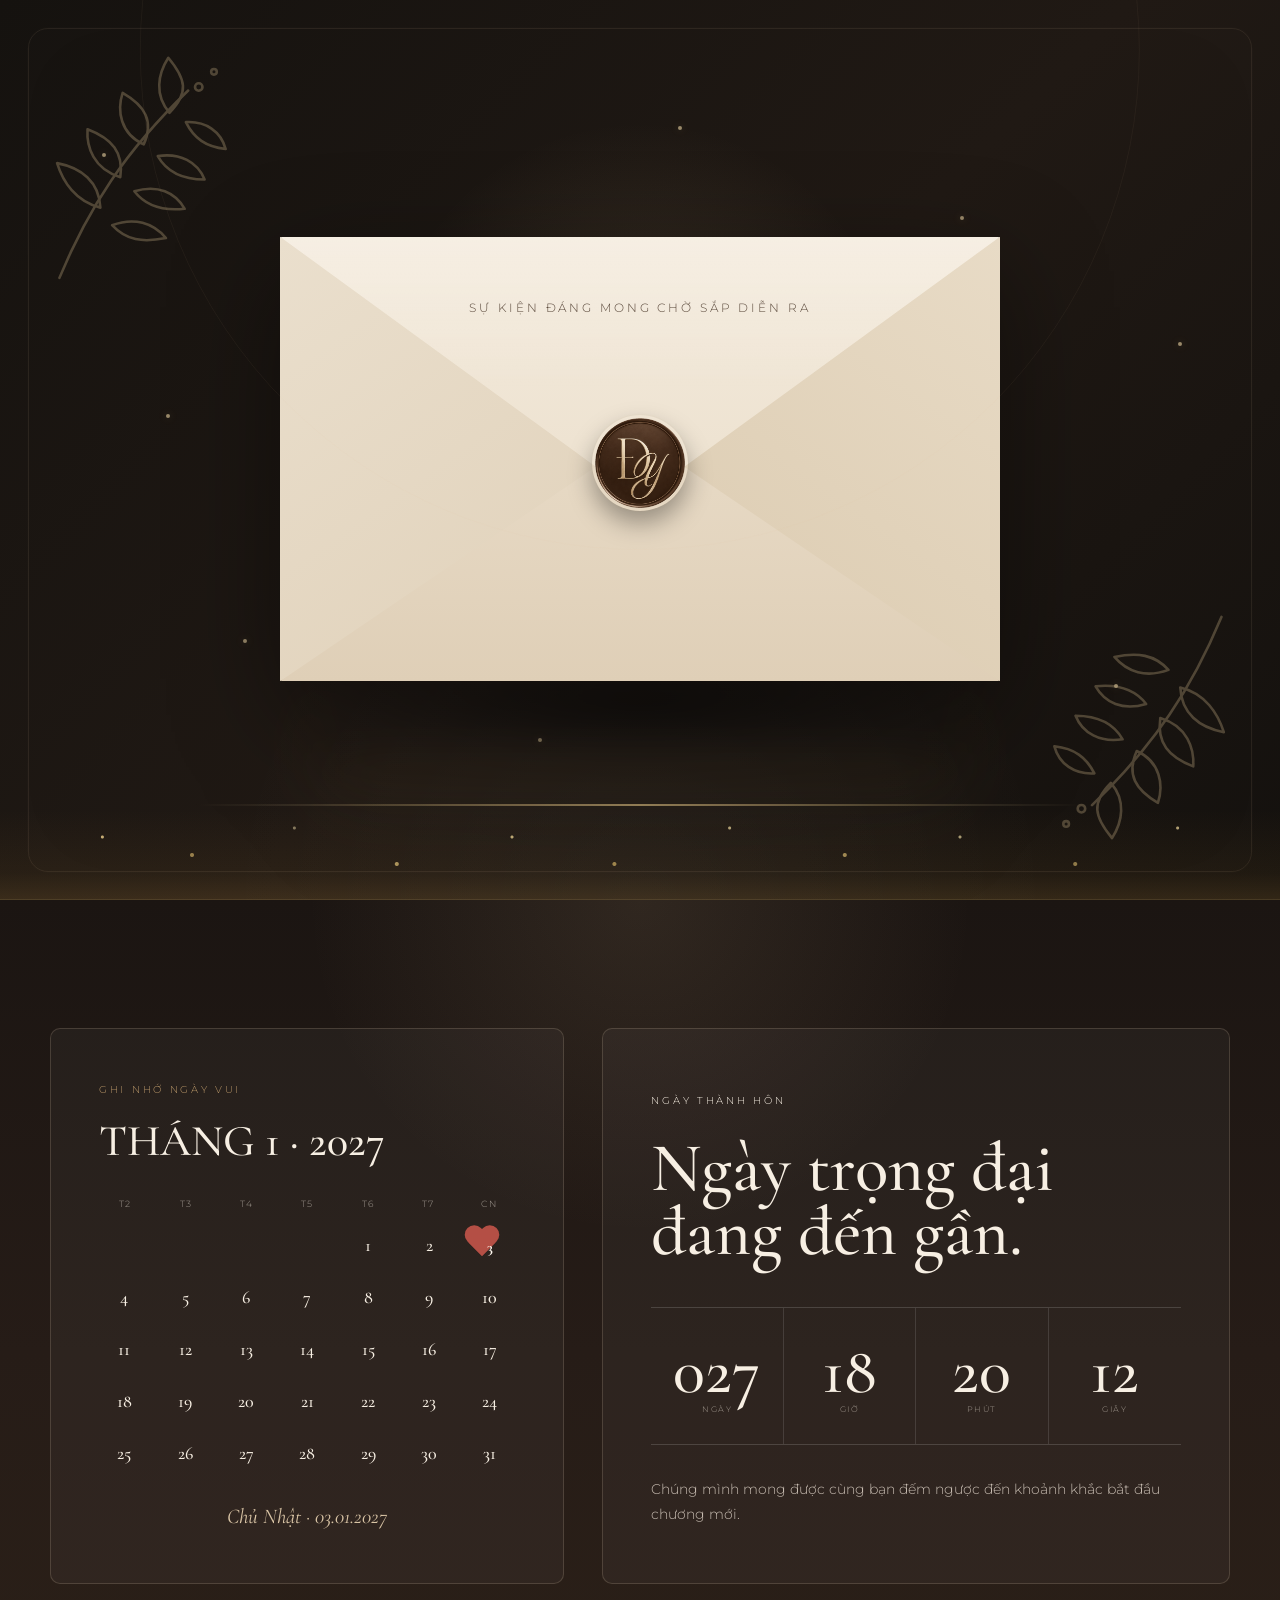
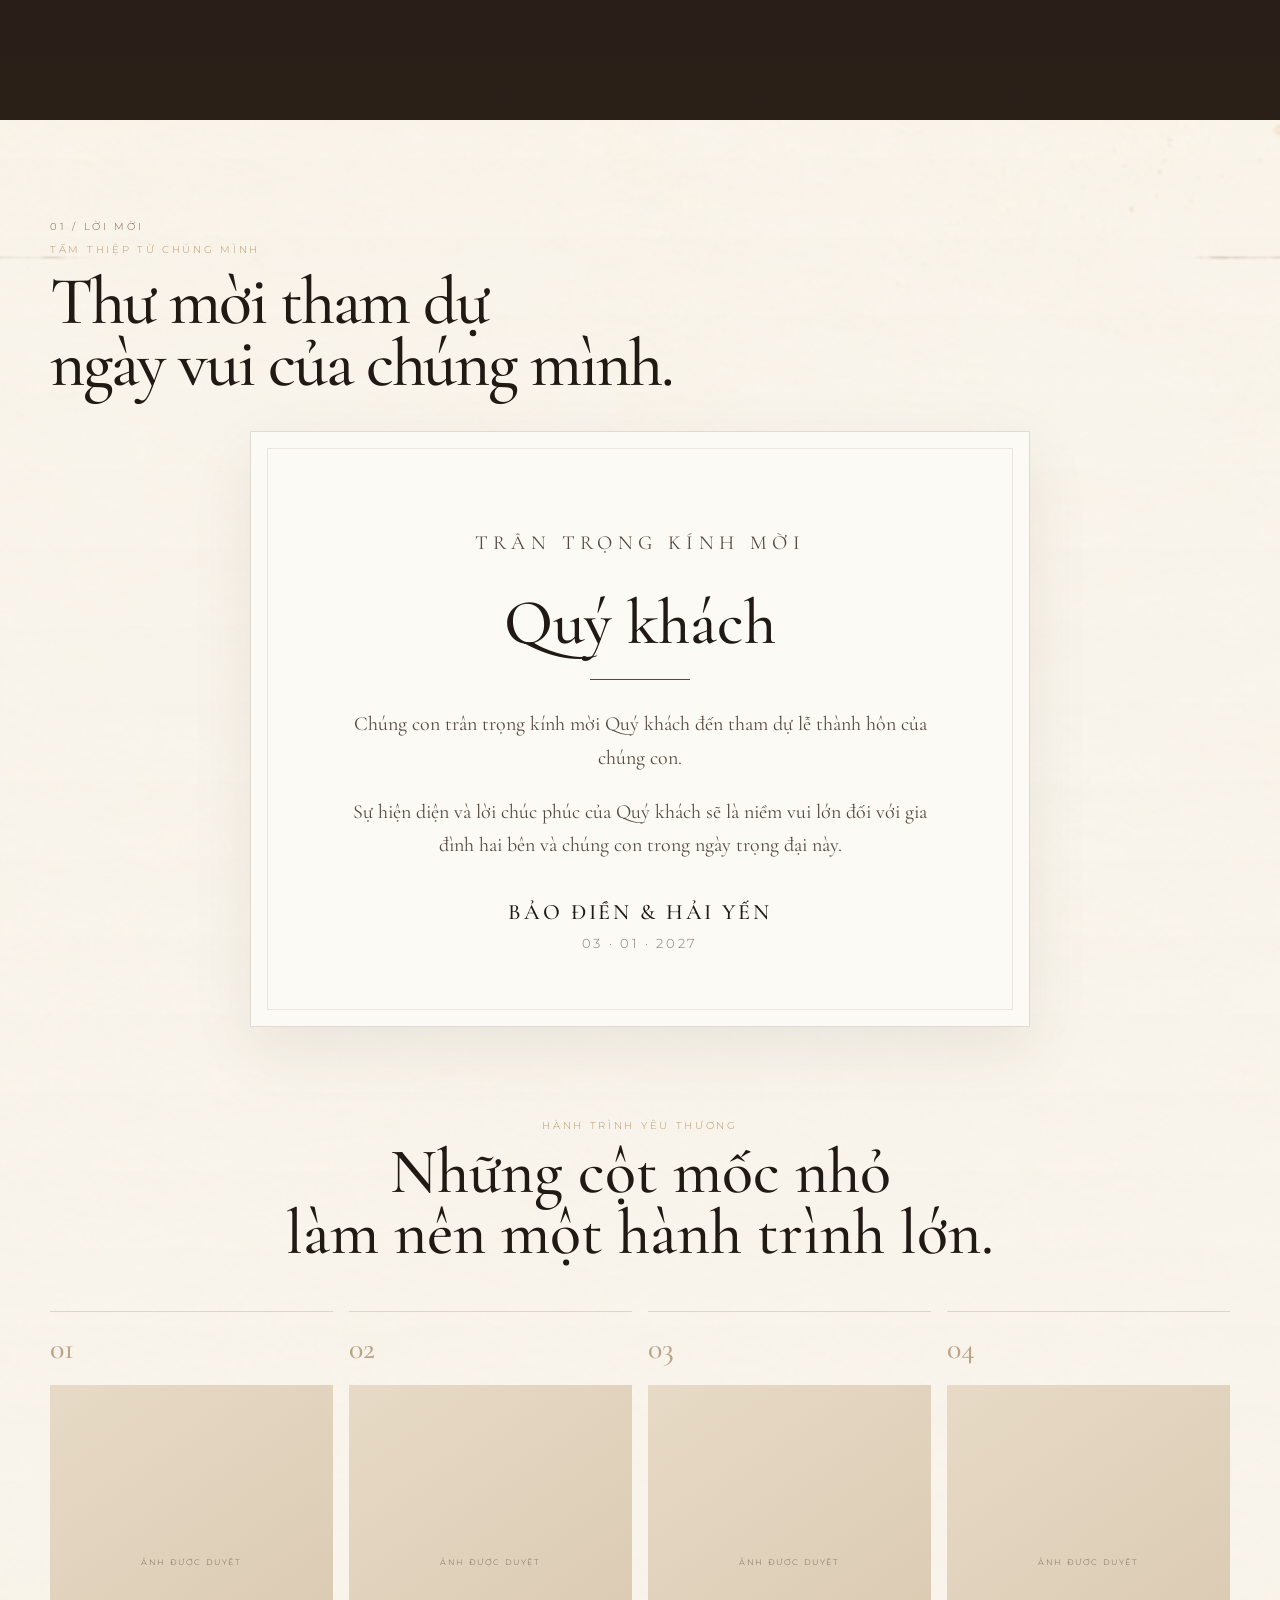
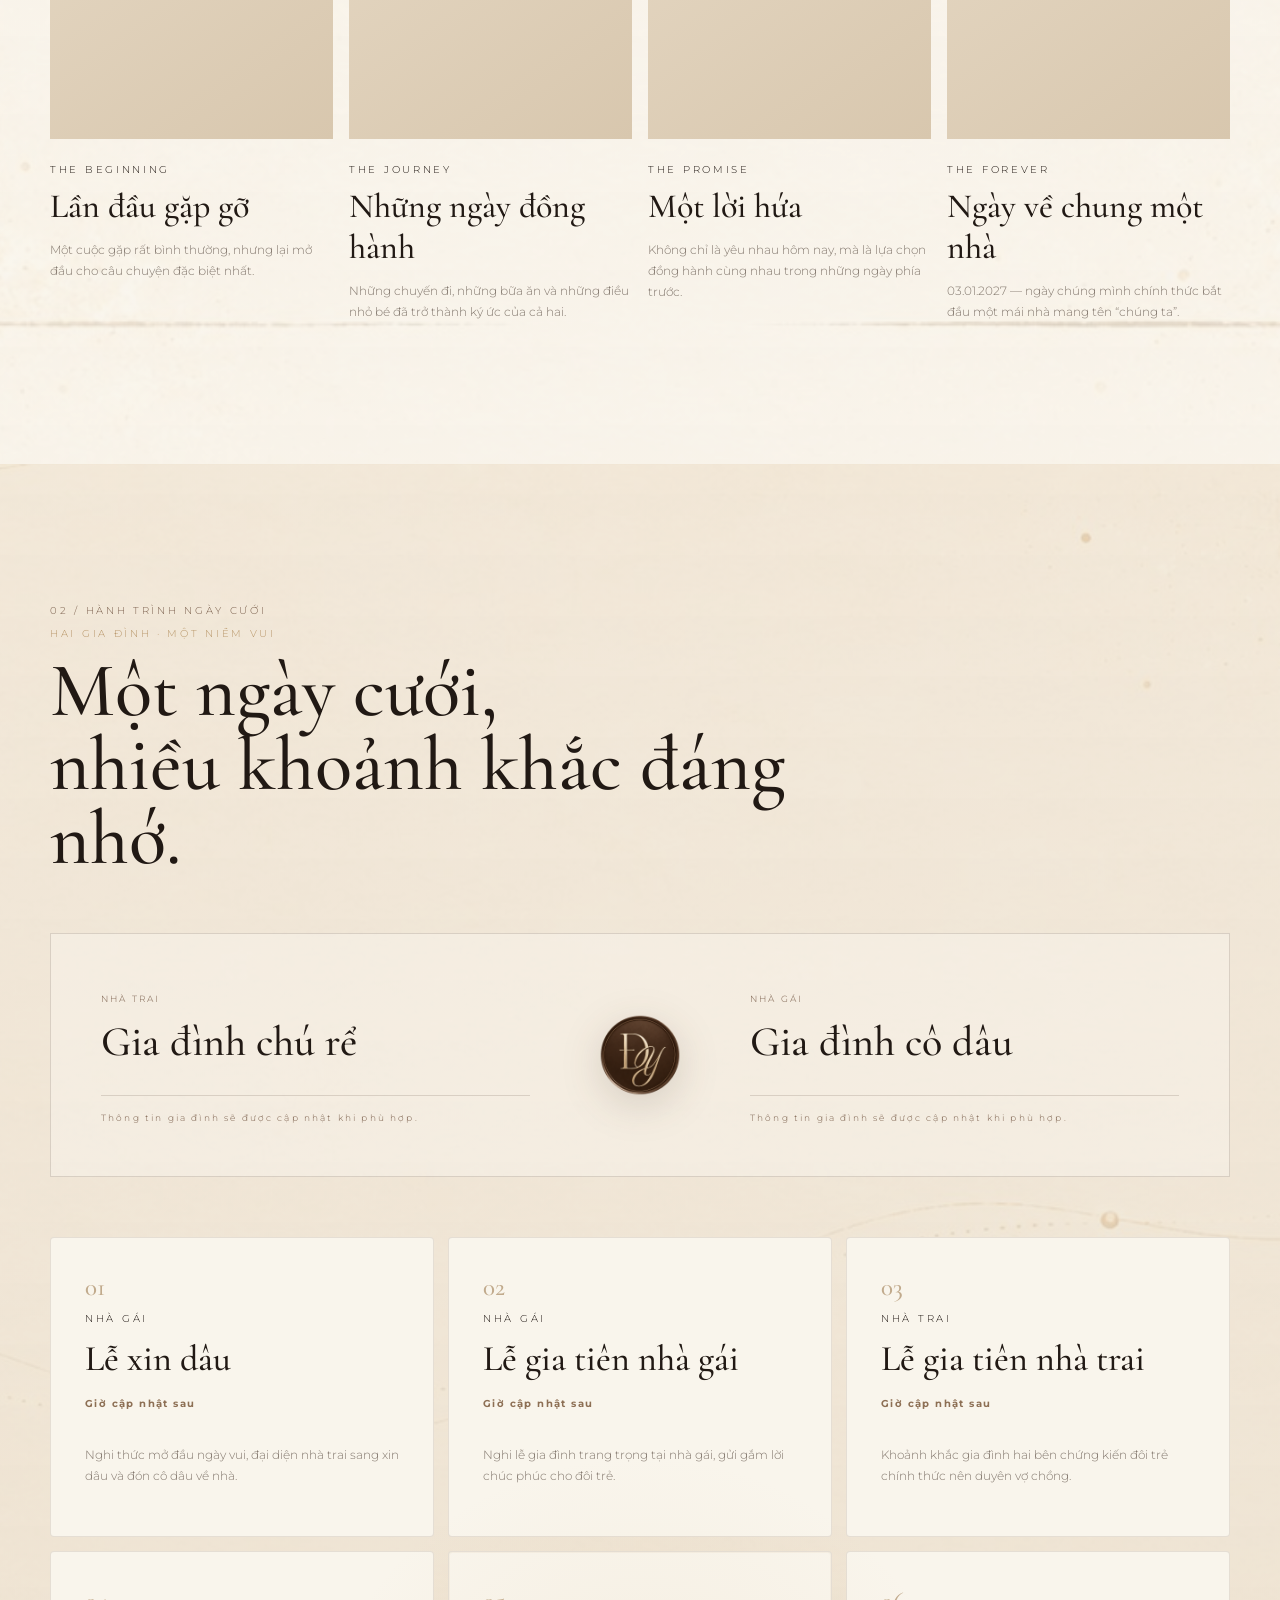
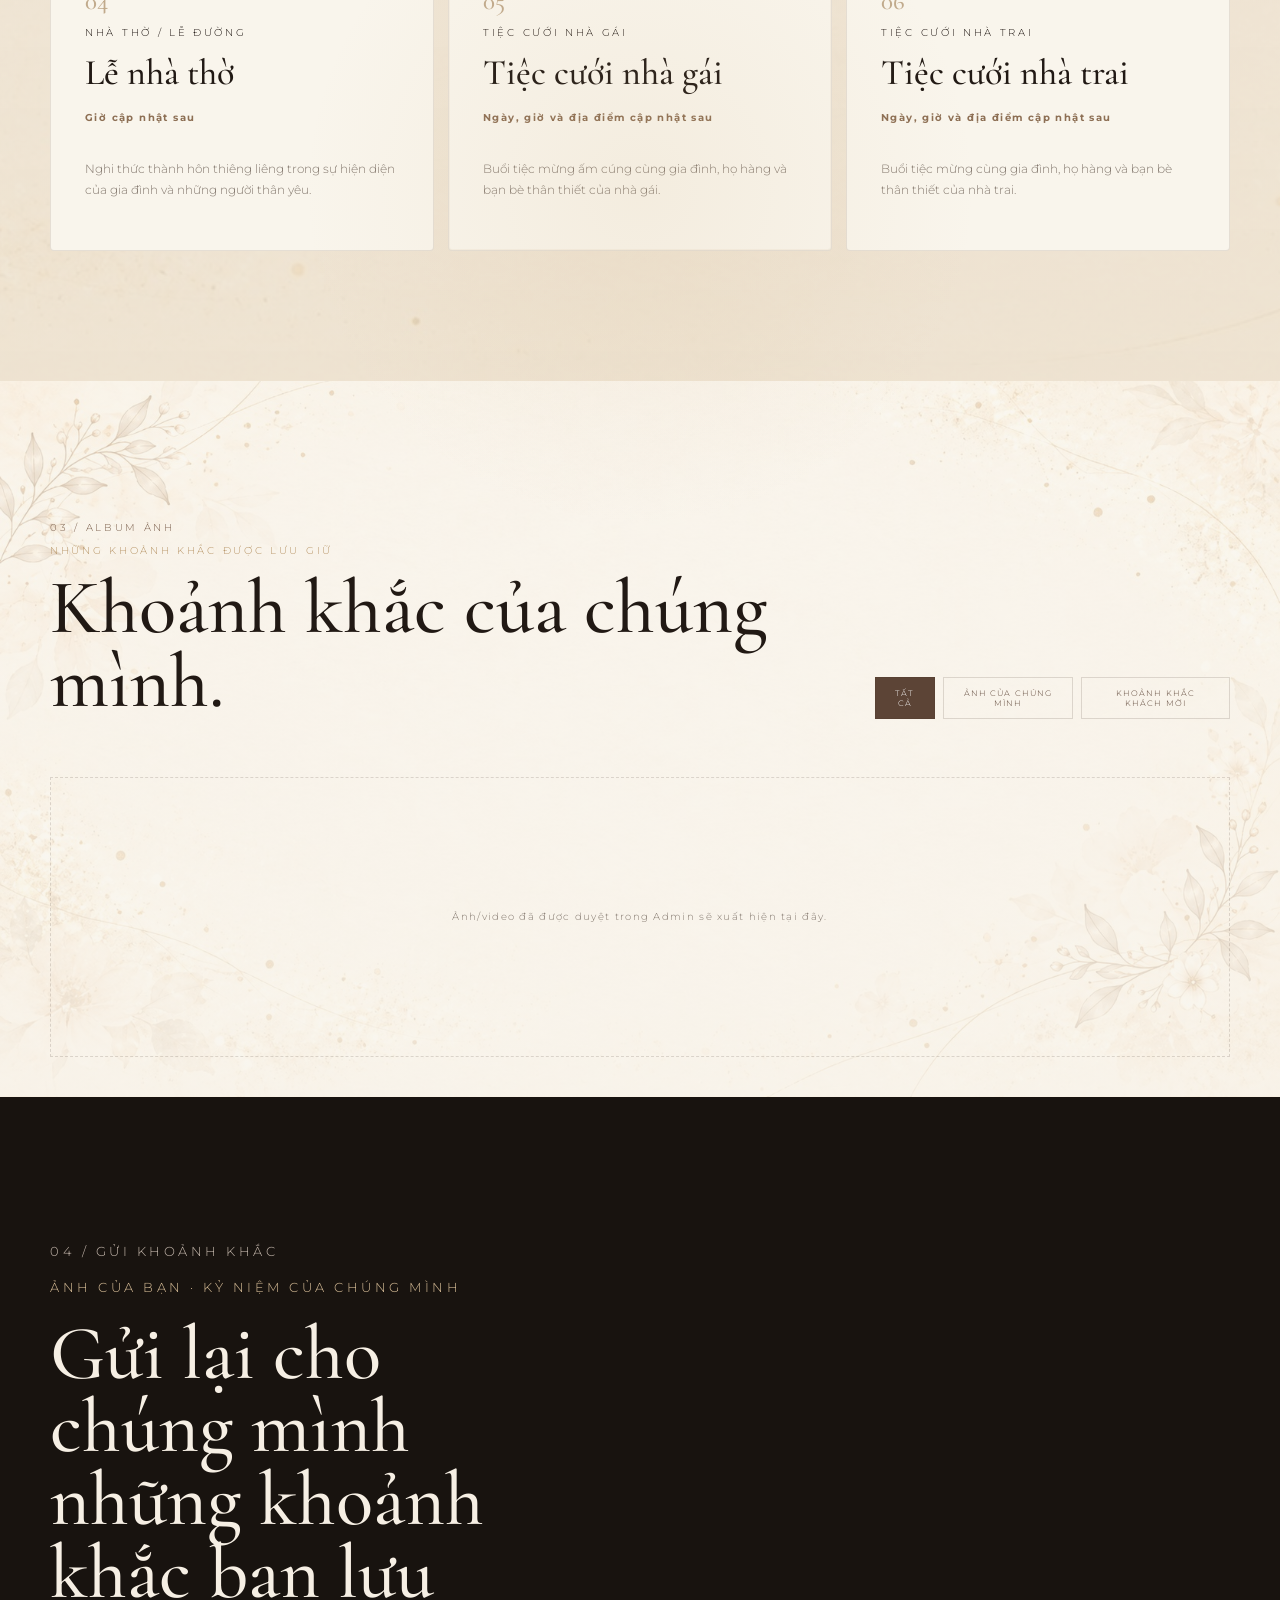
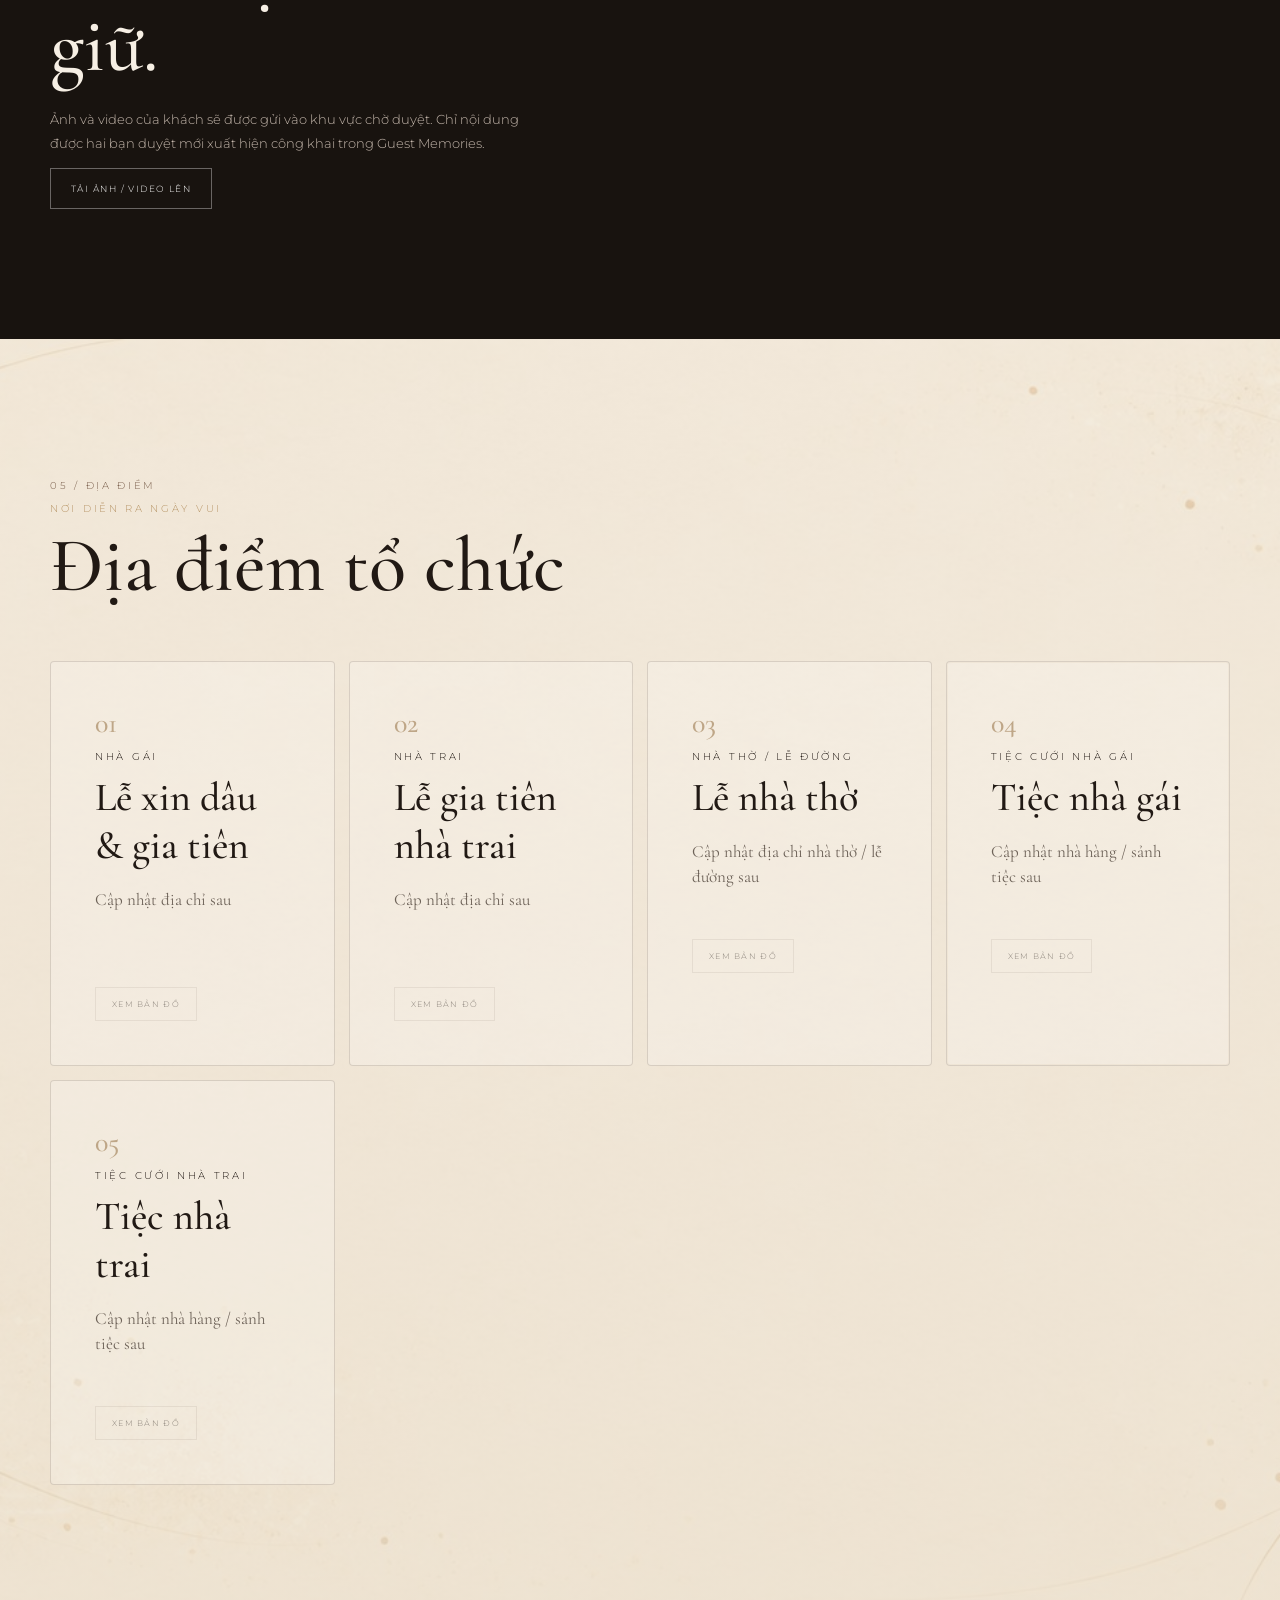
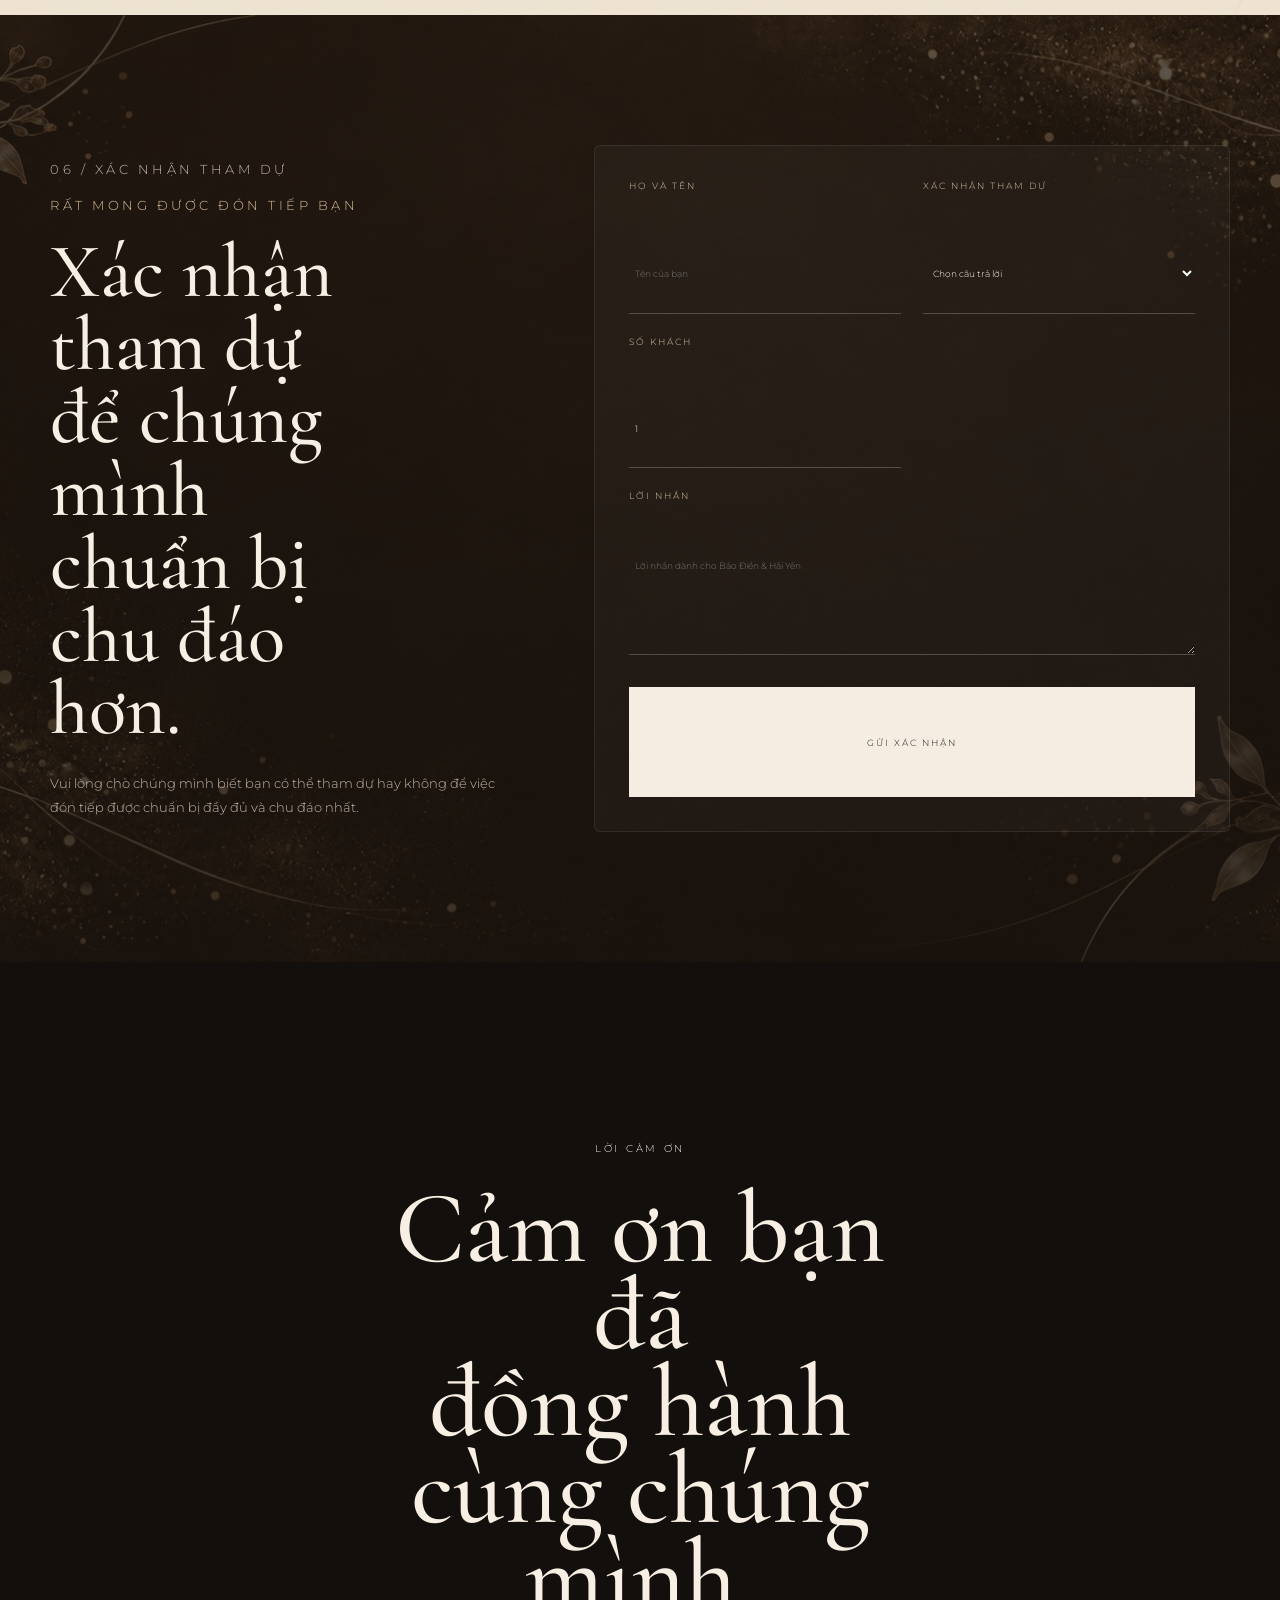
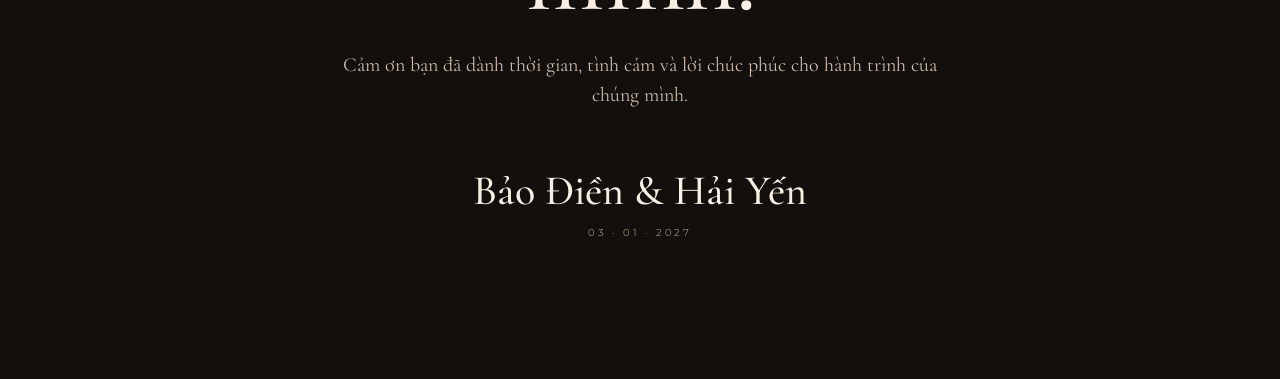
==== commit a7055c0c: "Add files via upload" ====
--- a/index.html
+++ b/index.html
@@ -216,22 +216,66 @@
 
   .opening-dove{
     position:absolute;
-    width:clamp(54px,5.2vw,88px);
+    width:clamp(74px,5.8vw,104px);
     height:auto;
     opacity:0;
-    filter:drop-shadow(0 8px 16px rgba(0,0,0,.24));
     transform-origin:50% 50%;
     will-change:transform,opacity;
-  }
-  .opening-dove svg{width:100%;height:auto;display:block;overflow:visible}
-  .opening-dove .dove-body{fill:rgba(247,240,224,.96);stroke:rgba(201,169,118,.72);stroke-width:1.15}
-  .opening-dove .dove-wing{fill:rgba(252,247,235,.98);stroke:rgba(201,169,118,.66);stroke-width:1.05;transform-box:fill-box;transform-origin:50% 72%}
-  .opening-dove.is-flying .wing-l{animation:doveWingLeft .48s ease-in-out infinite alternate}
-  .opening-dove.is-flying .wing-r{animation:doveWingRight .48s ease-in-out infinite alternate}
-  .opening-dove.is-lifting .wing-l{animation:doveWingLeft .36s ease-in-out infinite alternate}
-  .opening-dove.is-lifting .wing-r{animation:doveWingRight .36s ease-in-out infinite alternate}
-  @keyframes doveWingLeft{from{transform:rotate(8deg)}to{transform:rotate(-27deg)}}
-  @keyframes doveWingRight{from{transform:rotate(-8deg)}to{transform:rotate(27deg)}}
+    filter:drop-shadow(0 8px 14px rgba(0,0,0,.12));
+  }
+  .opening-dove svg{
+    display:block;
+    width:100%;
+    height:auto;
+    overflow:visible;
+  }
+  .opening-dove .dove-outline,
+  .opening-dove .dove-branch,
+  .opening-dove .dove-leaf{
+    fill:none;
+    stroke:rgba(227,206,166,.95);
+    stroke-width:2.7;
+    stroke-linecap:round;
+    stroke-linejoin:round;
+  }
+  .opening-dove .dove-leaf{
+    stroke-width:2.25;
+  }
+  .opening-dove .wing-main{
+    transform-box:fill-box;
+    transform-origin:56% 76%;
+  }
+  .opening-dove.is-flying .wing-main{
+    animation:doveWingSoft .62s ease-in-out infinite alternate;
+  }
+  .opening-dove.is-lifting .wing-main{
+    animation:doveWingLift .46s ease-in-out infinite alternate;
+  }
+
+  @keyframes doveWingSoft{
+    from{transform:rotate(6deg) translateY(0)}
+    to{transform:rotate(-16deg) translateY(-1px)}
+  }
+  @keyframes doveWingLift{
+    from{transform:rotate(8deg) translateY(0)}
+    to{transform:rotate(-22deg) translateY(-2px)}
+  }
+
+  .opening-lift-thread{
+    position:absolute;
+    z-index:44;
+    width:1px;
+    height:58px;
+    opacity:0;
+    transform-origin:top center;
+    background:linear-gradient(to bottom,
+      rgba(218,186,137,.04),
+      rgba(218,186,137,.48) 38%,
+      rgba(218,186,137,.18));
+    box-shadow:0 0 6px rgba(218,186,137,.10);
+    pointer-events:none;
+  }
+
 
   .opening-lyric-card{
     position:absolute;
@@ -257,7 +301,7 @@
     color:#d0ad78;
   }
   .opening-lyric-card__text{
-    min-height:3.5em;
+    min-height:2.1em;
     margin:0;
     font:italic clamp(19px,1.7vw,27px)/1.36 "Cormorant Garamond",serif;
     transition:opacity .32s ease,transform .32s ease;
@@ -293,7 +337,7 @@
     }
     .opening-lyric-card.show{transform:none}
     .opening-lyric-card__text{font-size:18px;min-height:2.8em}
-    .opening-dove{width:clamp(44px,12vw,66px)}
+    .opening-dove{width:clamp(50px,11vw,72px)}
   }
 
   @media(prefers-reduced-motion:reduce){
@@ -304,6 +348,7 @@
 </head>
 
 <body>
+  <!-- WEDDING_OPENING_VERSION: V11.7-DOVE-REFERENCE -->
 
   <div class="audio-control" id="audioControl" aria-label="Điều khiển âm thanh">
     <button class="audio-control__toggle" id="audioToggle" type="button" aria-label="Bật hoặc tắt âm thanh">
@@ -344,8 +389,11 @@
     <div class="opening-card-lift-glow" id="openingCardLiftGlow" aria-hidden="true"></div>
 
     <aside class="opening-lyric-card" id="openingLyricCard" aria-live="polite">
-      <p class="opening-lyric-card__kicker">LỜI TỪ CHÚNG CON</p>
+      <p class="opening-lyric-card__kicker">LỜI NHẮN</p>
+      <!-- OPENING_NOTE_START -->
+      <!-- Sau này chỉ cần điền nội dung vào giữa thẻ <p> bên dưới. -->
       <p class="opening-lyric-card__text" id="openingLyricText"></p>
+      <!-- OPENING_NOTE_END -->
       <div class="opening-lyric-card__rule"></div>
     </aside>
 
@@ -740,13 +788,7 @@
         var started = false;
         var finished = false;
         var fallbackDuration = 24.946939;
-        var lyricTimers = [];
-
-        var lyricLines = [
-          "Từ những ngày rất đỗi bình thường, chúng con đã tìm thấy nhau.",
-          "Chúng con hứa sẽ cùng nhau đi qua những ngày vui, những ngày khó khăn và những điều chưa biết trước.",
-          "Từ hôm nay, hai hành trình sẽ trở thành một mái nhà."
-        ];
+
 
         function rand(min, max) { return Math.random() * (max - min) + min; }
         function animate(el, frames, options) {
@@ -810,12 +852,18 @@
 
         /* ---------- dove ---------- */
         function doveSVG(){
-          return '<svg viewBox="0 0 120 80" aria-hidden="true">' +
-            '<path class="dove-wing wing-l" d="M56 40C38 39 22 29 10 13c2 20 13 36 31 47 8 5 16 6 23 4-5-7-7-15-8-24Z"/>' +
-            '<path class="dove-wing wing-r" d="M64 39c17-5 35-17 46-31-2 21-12 39-29 52-7 5-15 8-23 6 5-8 7-17 6-27Z"/>' +
-            '<path class="dove-body" d="M42 47c7-16 22-22 37-16 8 3 13 9 17 16 6 2 11 1 16-3-1 7-6 12-14 13-7 14-24 18-38 11-8-4-14-11-18-21Z"/>' +
-            '<path class="dove-body" d="M90 37c4-8 10-12 17-12 3 0 6 1 8 3-6 1-10 4-13 9"/>' +
-            '</svg>';
+          return '<svg viewBox="0 0 200 200" aria-hidden="true">' +
+            '<path class="dove-outline wing-main" d="M83 98 C63 70, 49 45, 52 16 C78 45, 95 66, 103 94" />' +
+            '<path class="dove-outline" d="M86 101 C66 85, 46 77, 23 74 C40 93, 57 104, 76 108" />' +
+            '<path class="dove-outline" d="M102 93 C118 77, 130 61, 136 43 C146 16, 157 11, 170 18 C155 31, 149 47, 146 63 C159 72, 170 84, 176 98" />' +
+            '<path class="dove-outline" d="M82 108 C86 132, 75 149, 51 160 C68 163, 84 158, 94 147" />' +
+            '<path class="dove-outline" d="M86 101 C101 106, 115 105, 127 96 C138 87, 146 75, 148 60 C156 66, 162 75, 165 86 C171 108, 161 128, 138 141 C118 152, 95 151, 79 138 C68 129, 64 118, 66 106" />' +
+            '<path class="dove-outline" d="M134 95 C149 100, 163 99, 176 92" />' +
+            '<path class="dove-branch" d="M146 94 C158 90, 170 86, 183 79" />' +
+            '<path class="dove-leaf" d="M165 79 C165 69, 171 61, 181 57 C182 67, 176 76, 165 79" />' +
+            '<path class="dove-leaf" d="M171 84 C174 74, 181 67, 192 65 C191 76, 184 83, 171 84" />' +
+            '<path class="dove-leaf" d="M157 86 C151 78, 144 74, 134 73 C138 82, 146 88, 157 86" />' +
+          '</svg>';
         }
         function makeDove(extraClass){
           var d = document.createElement("div");
@@ -837,82 +885,138 @@
           dove.style.top = p.y + "px";
         }
 
+        function makeLiftThread(x, y, rotateDeg){
+          var t = document.createElement("span");
+          t.className = "opening-lift-thread";
+          t.style.left = x + "px";
+          t.style.top = y + "px";
+          t.style.transform = "rotate(" + rotateDeg + "deg)";
+          cinemaLayer.appendChild(t);
+          animate(t,[
+            {opacity:0,transform:"rotate("+rotateDeg+"deg) scaleY(.4)"},
+            {opacity:.76,transform:"rotate("+rotateDeg+"deg) scaleY(1)"}
+          ],{duration:900,easing:"ease",fill:"forwards"});
+          return t;
+        }
+
         function flyOpeningDoves(){
           var leftDove = makeDove("is-flying");
           var rightDove = makeDove("is-flying");
-          var leftTarget = pointForCard(.24,.13);
-          var rightTarget = pointForCard(.70,.13);
+          var leftTarget = pointForCard(.18,.13);
+          var rightTarget = pointForCard(.82,.13);
           placeDove(leftDove, leftTarget);
           placeDove(rightDove, rightTarget);
           animate(leftDove,[
-            {opacity:0,transform:"translate(-36vw,-42vh) rotate(-20deg) scale(.72)"},
-            {opacity:1,offset:.16},
-            {opacity:1,transform:"translate(-7vw,-6vh) rotate(8deg) scale(1)",offset:.82},
-            {opacity:.15,transform:"translate(-1vw,1vh) rotate(14deg) scale(.95)"}
-          ],{duration:3600,easing:"cubic-bezier(.2,.66,.2,1)",fill:"forwards"});
+            {opacity:0,transform:"translate(-42vw,-46vh) rotate(-14deg) scale(.68)"},
+            {opacity:1,offset:.14},
+            {opacity:1,transform:"translate(-12vw,-10vh) rotate(5deg) scale(.96)",offset:.68},
+            {opacity:.9,transform:"translate(-4vw,-3vh) rotate(8deg) scale(1)",offset:.88},
+            {opacity:0,transform:"translate(-1vw,0vh) rotate(10deg) scale(.96)"}
+          ],{duration:4200,easing:"cubic-bezier(.18,.68,.2,1)",fill:"forwards"});
           animate(rightDove,[
-            {opacity:0,transform:"translate(36vw,-42vh) rotate(20deg) scale(.72) scaleX(-1)"},
-            {opacity:1,offset:.16},
-            {opacity:1,transform:"translate(7vw,-6vh) rotate(-8deg) scale(1) scaleX(-1)",offset:.82},
-            {opacity:.15,transform:"translate(1vw,1vh) rotate(-14deg) scale(.95) scaleX(-1)"}
-          ],{duration:3600,easing:"cubic-bezier(.2,.66,.2,1)",fill:"forwards"});
-          later(function(){leftDove.remove();rightDove.remove();},3900);
+            {opacity:0,transform:"translate(42vw,-46vh) rotate(14deg) scale(.68) scaleX(-1)"},
+            {opacity:1,offset:.14},
+            {opacity:1,transform:"translate(12vw,-10vh) rotate(-5deg) scale(.96) scaleX(-1)",offset:.68},
+            {opacity:.9,transform:"translate(4vw,-3vh) rotate(-8deg) scale(1) scaleX(-1)",offset:.88},
+            {opacity:0,transform:"translate(1vw,0vh) rotate(-10deg) scale(.96) scaleX(-1)"}
+          ],{duration:4200,easing:"cubic-bezier(.18,.68,.2,1)",fill:"forwards"});
+          later(function(){leftDove.remove();rightDove.remove();},4450);
         }
 
         function createLiftDoves(){
-          var points = [
-            {x:.08,y:.10,flip:false,dx:-28,dy:-12},
-            {x:.08,y:.74,flip:false,dx:-34,dy:0},
-            {x:.84,y:.10,flip:true,dx:16,dy:-12},
-            {x:.84,y:.74,flip:true,dx:20,dy:0}
+          /* Hai chim ở mỗi góc trên của thiệp, không che chữ trên thiệp. */
+          var groups = [
+            {x:.045,y:.12,flip:false,dx:-108,dy:-58,threadRot:-12},
+            {x:.055,y:.22,flip:false,dx:-72,dy:-18,threadRot:-6},
+            {x:.955,y:.12,flip:true,dx:18,dy:-58,threadRot:12},
+            {x:.945,y:.22,flip:true,dx:-8,dy:-18,threadRot:6}
           ];
+
           var birds = [];
-          points.forEach(function(item,index){
+          var cardRect = card.getBoundingClientRect();
+          var openRect = opening.getBoundingClientRect();
+
+          groups.forEach(function(item,index){
             var d = makeDove("is-lifting");
             var p = pointForCard(item.x,item.y);
             placeDove(d,p);
-            birds.push({el:d,flip:item.flip});
-            var fromX = item.flip ? 30 : -30;
+
+            var flip = item.flip ? " scaleX(-1)" : "";
+            var finalTransform = "translate("+item.dx+"px,"+item.dy+"px) scale(.92)"+flip;
+
             animate(d,[
-              {opacity:0,transform:"translate("+(fromX*3)+"px,85px) scale(.72)"+(item.flip?" scaleX(-1)":"")},
-              {opacity:1,offset:.25},
-              {opacity:1,transform:"translate("+item.dx+"px,"+item.dy+"px) scale(1)"+(item.flip?" scaleX(-1)":"")}
-            ],{duration:1900+index*110,easing:"cubic-bezier(.18,.76,.2,1)",fill:"forwards"});
+              {opacity:0,transform:"translate("+(item.flip?160:-160)+"px,95px) scale(.66)"+flip},
+              {opacity:.92,offset:.30},
+              {opacity:1,transform:finalTransform}
+            ],{
+              duration:2200 + index*90,
+              easing:"cubic-bezier(.18,.78,.2,1)",
+              fill:"forwards"
+            });
+
+            /* Sợi chỉ vàng rất mảnh nối chim với góc thiệp để cảm giác 'nhấc' rõ hơn. */
+            var anchorX = cardRect.left - openRect.left + cardRect.width * (item.flip ? .94 : .06);
+            var anchorY = cardRect.top - openRect.top + cardRect.height * .12;
+            var thread = makeLiftThread(anchorX, anchorY, item.threadRot);
+
+            birds.push({
+              el:d,
+              flip:item.flip,
+              thread:thread
+            });
           });
+
           return birds;
         }
 
         function liftCardWithDoves(birds){
           if(liftGlow){
-            animate(liftGlow,[{opacity:0,transform:"scale(.88)"},{opacity:1,transform:"scale(1.1)"},{opacity:.35,transform:"scale(1.18)"}],{duration:3300,easing:"ease",fill:"forwards"});
+            animate(liftGlow,[
+              {opacity:0,transform:"scale(.88)"},
+              {opacity:.76,transform:"scale(1.06)"},
+              {opacity:.28,transform:"scale(1.16)"}
+            ],{duration:3500,easing:"ease",fill:"forwards"});
           }
+
           animate(card,[
             {transform:"translateY(-72px) scale(1.015)"},
-            {transform:"translateY(-128px) scale(1.025)"}
-          ],{duration:3200,easing:"cubic-bezier(.22,.72,.2,1)",fill:"forwards"});
+            {transform:"translateY(-110px) scale(1.02)"}
+          ],{
+            duration:3400,
+            easing:"cubic-bezier(.22,.72,.2,1)",
+            fill:"forwards"
+          });
+
           birds.forEach(function(b,index){
             var flip = b.flip ? " scaleX(-1)" : "";
             animate(b.el,[
               {transform:"translateY(0px)"+flip},
-              {transform:"translateY(-56px)"+flip}
-            ],{duration:3200+index*60,easing:"cubic-bezier(.22,.72,.2,1)",fill:"forwards"});
+              {transform:"translateY(-38px) rotate("+(b.flip?-3:3)+"deg)"+flip}
+            ],{
+              duration:3400+index*50,
+              easing:"cubic-bezier(.22,.72,.2,1)",
+              fill:"forwards"
+            });
+
+            if(b.thread){
+              animate(b.thread,[
+                {opacity:.72,transform:b.thread.style.transform+" translateY(0)"},
+                {opacity:.48,transform:b.thread.style.transform+" translateY(-34px)"}
+              ],{
+                duration:3400,
+                easing:"cubic-bezier(.22,.72,.2,1)",
+                fill:"forwards"
+              });
+            }
           });
         }
 
-        /* ---------- lyric / optional spoken intro ---------- */
-        function showLyric(index){
+        /* ---------- manual note / optional spoken intro ---------- */
+        function showManualOpeningNote(){
           if(!lyricCard || !lyricText) return;
+          /* Khi chưa nhập lời nhắn, không hiện khung trống trên website. */
+          if(!String(lyricText.textContent || "").trim()) return;
           lyricCard.classList.add("show");
-          lyricText.classList.add("swap");
-          later(function(){
-            lyricText.textContent = lyricLines[Math.max(0,Math.min(lyricLines.length-1,index))];
-            lyricText.classList.remove("swap");
-          },260);
-        }
-        function scheduleLyrics(durationMs){
-          var times = [durationMs*.29,durationMs*.48,durationMs*.66];
-          times.forEach(function(t,i){ lyricTimers.push(later(function(){showLyric(i);},t)); });
-          lyricTimers.push(later(function(){ if(lyricCard) lyricCard.classList.remove("show"); },durationMs*.88));
         }
         function tryPlaySpokenIntro(){
           if(!vowAudio) return;
@@ -951,7 +1055,6 @@
         function finishOpening(){
           if(finished) return;
           finished = true;
-          lyricTimers.forEach(clearTimeout);
           if(lyricCard) lyricCard.classList.remove("show");
           if(vowAudio && !vowAudio.paused){
             var vFrom = vowAudio.volume;
@@ -1002,7 +1105,6 @@
 
           var durationSec = Number.isFinite(ambient && ambient.duration) && ambient.duration>8 ? ambient.duration : fallbackDuration;
           var durationMs = durationSec*1000;
-          scheduleLyrics(durationMs);
 
           /* 0.0–2.6s — logo responds; glowing cut grows from center to both edges. */
           animate(seal,[
@@ -1055,6 +1157,7 @@
               {opacity:0,transform:"translateY(18px) scale(.985)",filter:"blur(5px)"},
               {opacity:1,transform:"translateY(0) scale(1)",filter:"blur(0px)"}
             ],{duration:1800,delay:800,easing:"ease",fill:"forwards"});
+            later(showManualOpeningNote,900);
             tryPlaySpokenIntro();
           },7000);
 
@@ -1099,3 +1202,4 @@
 
 </body>
 </html>
+
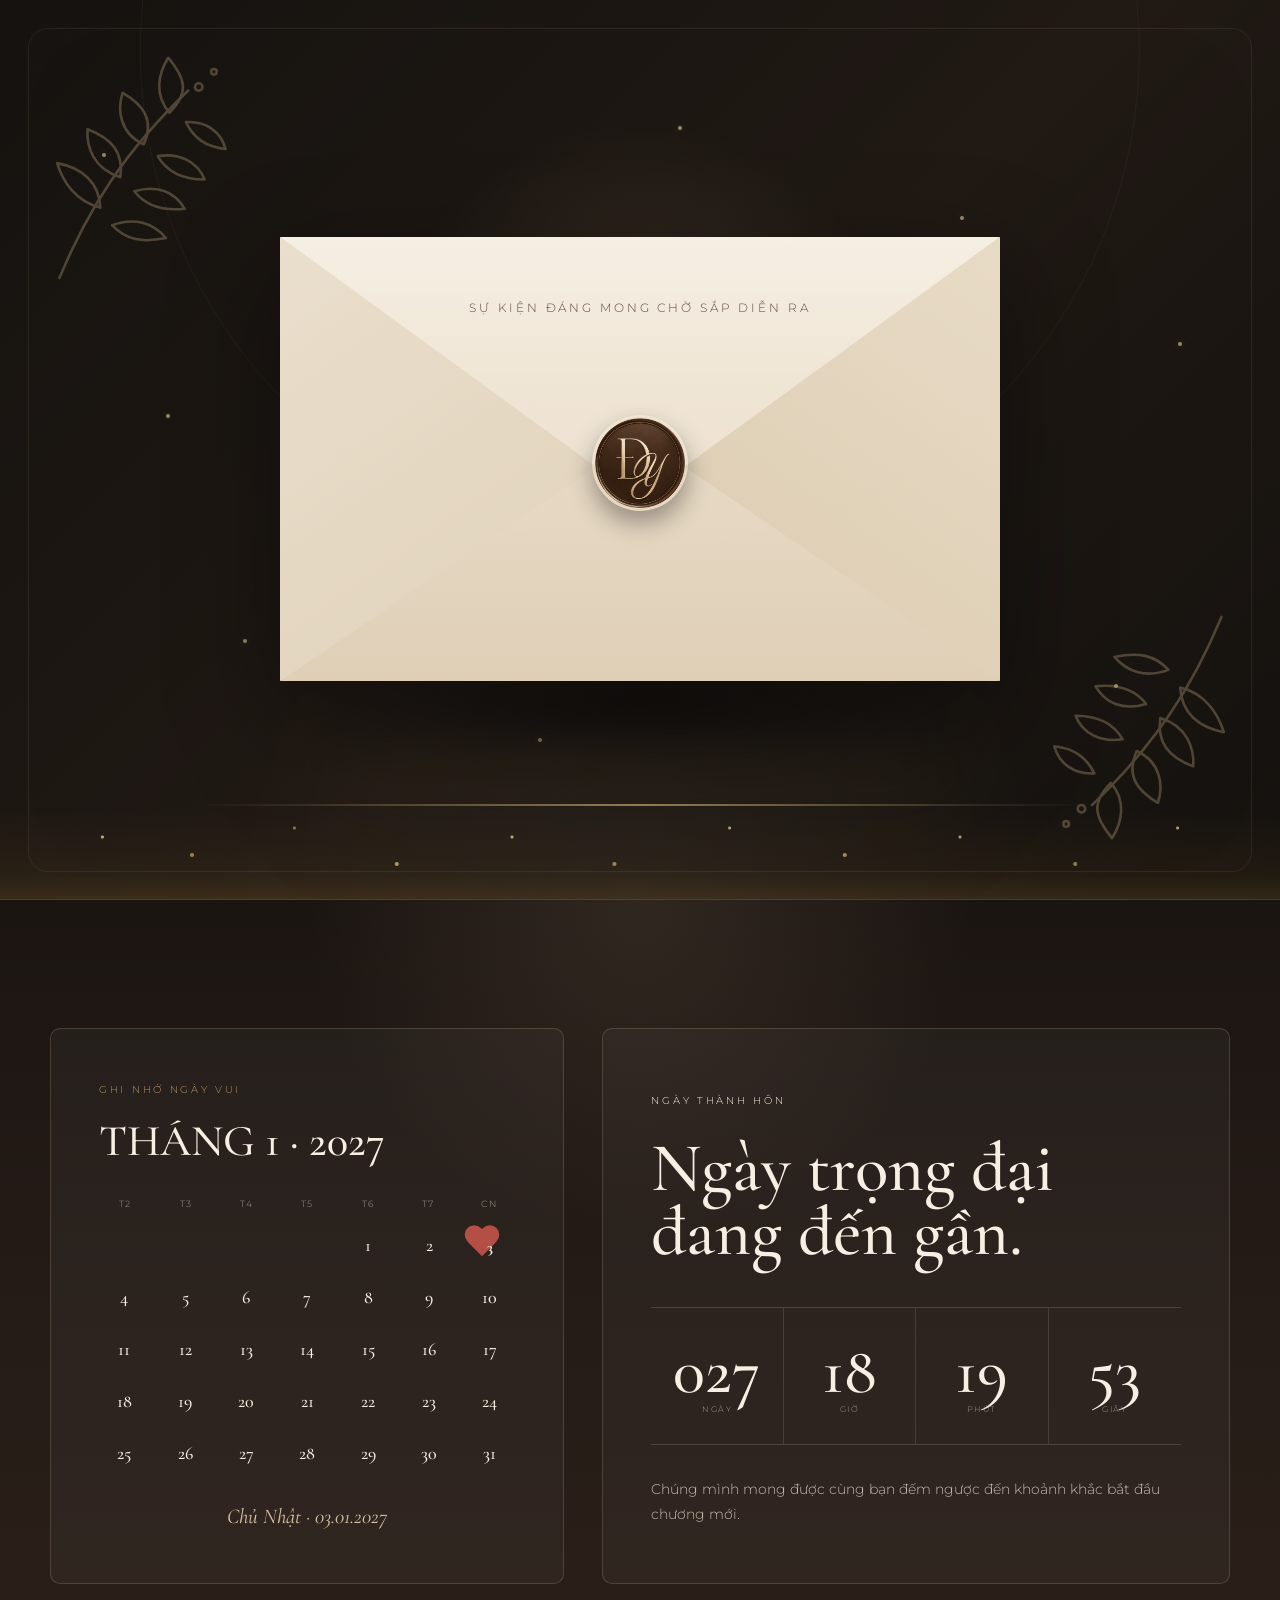
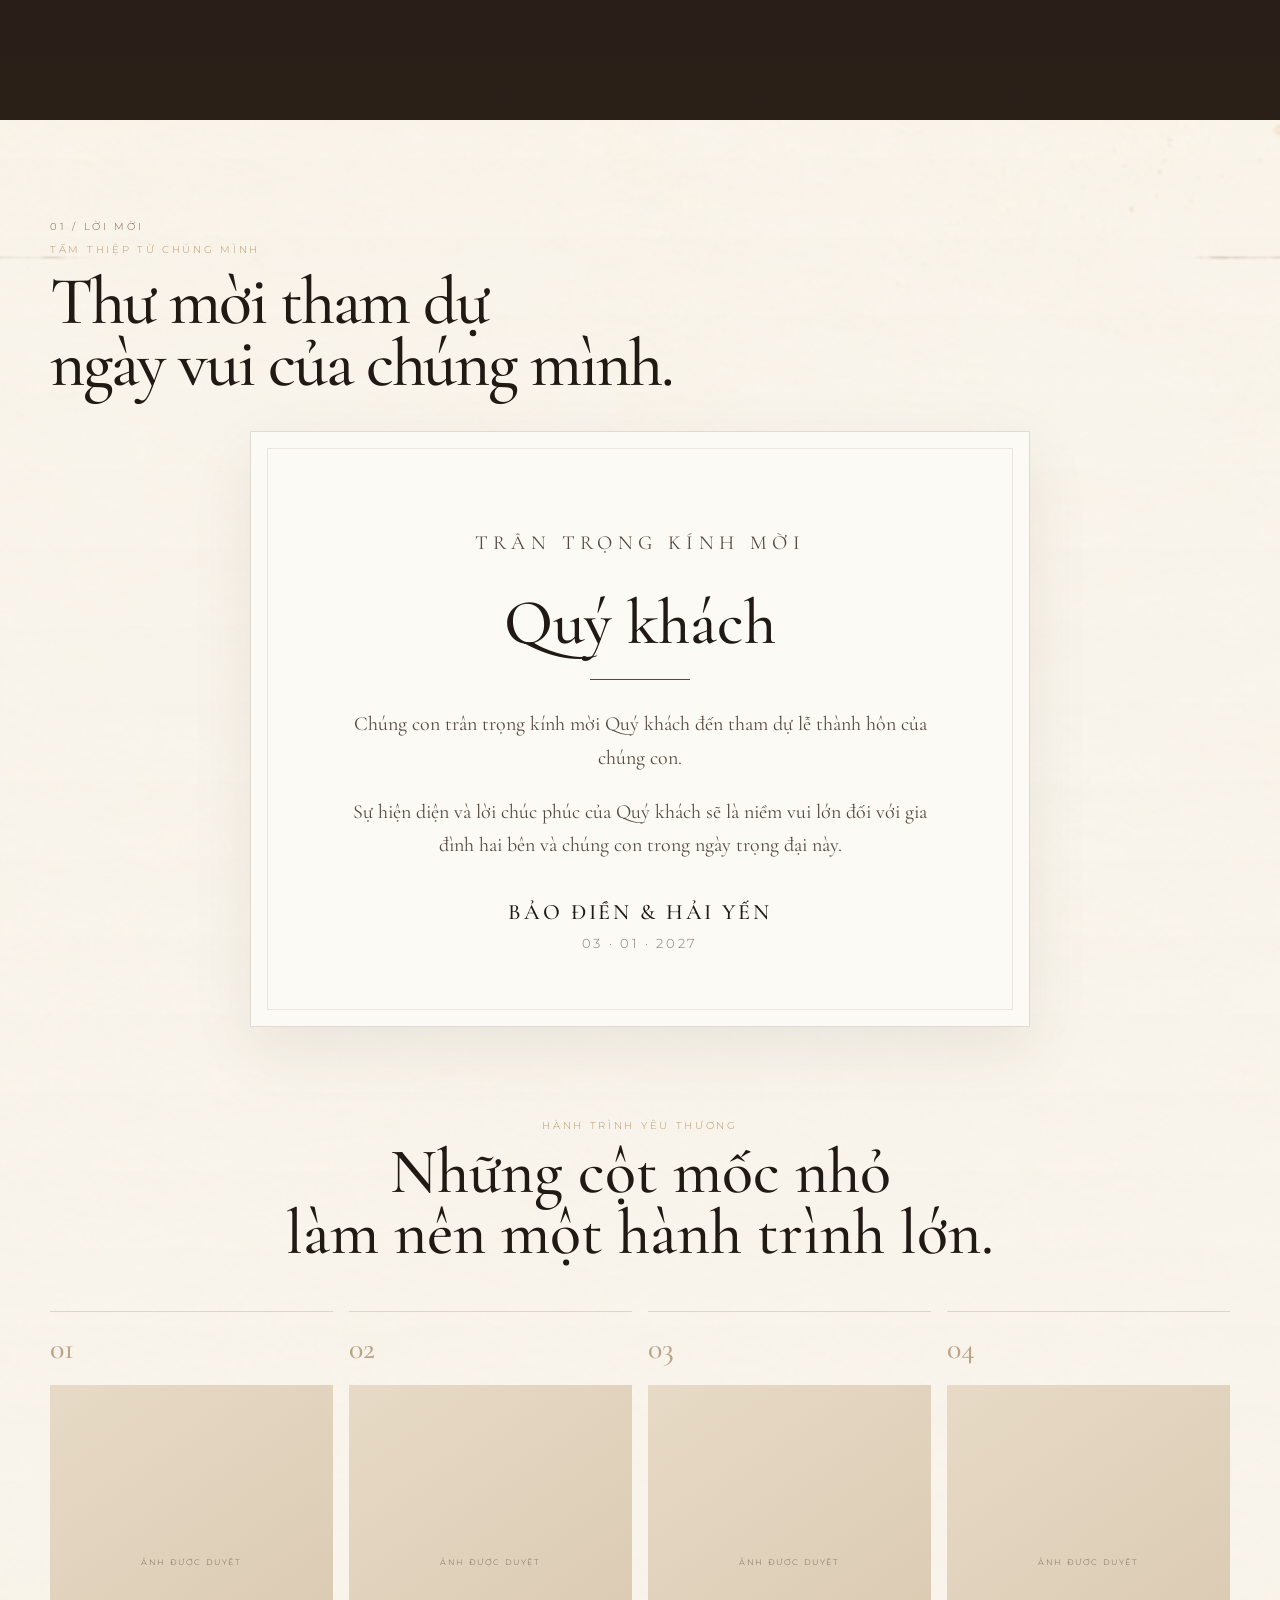
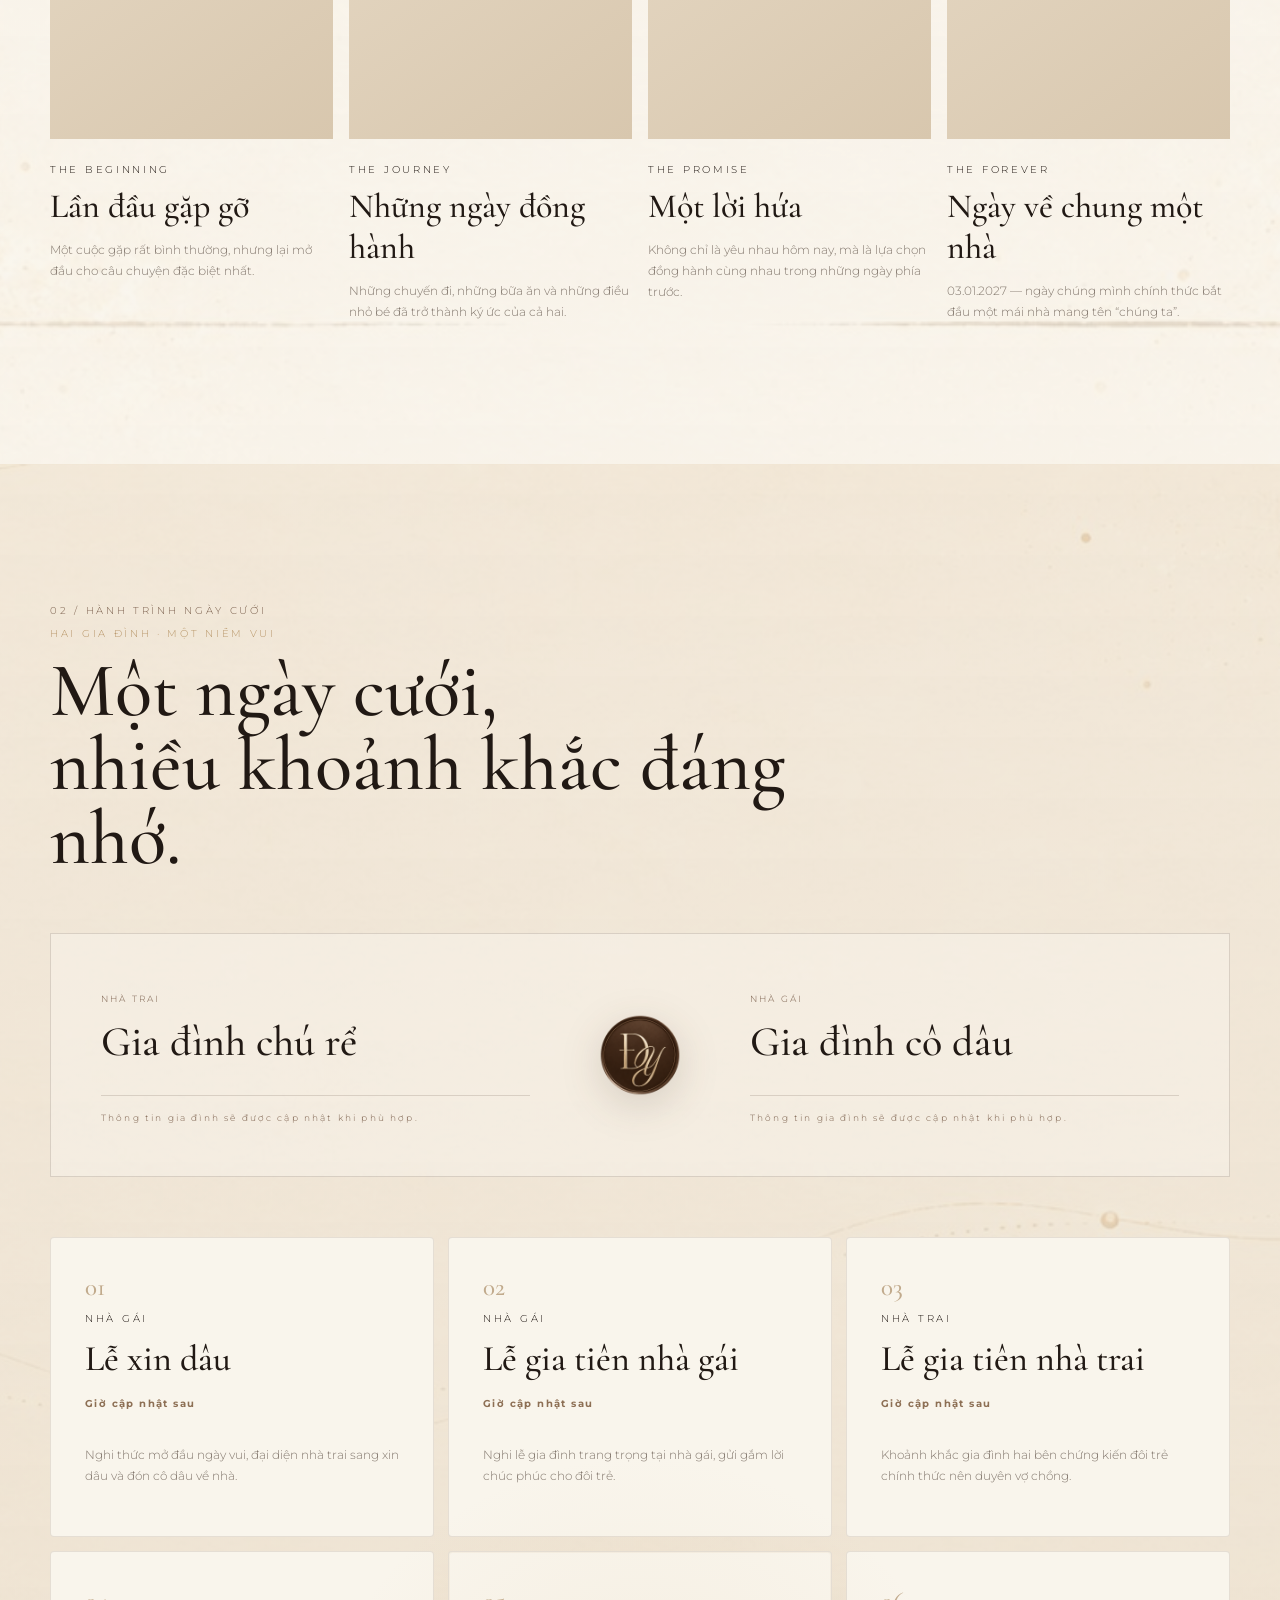
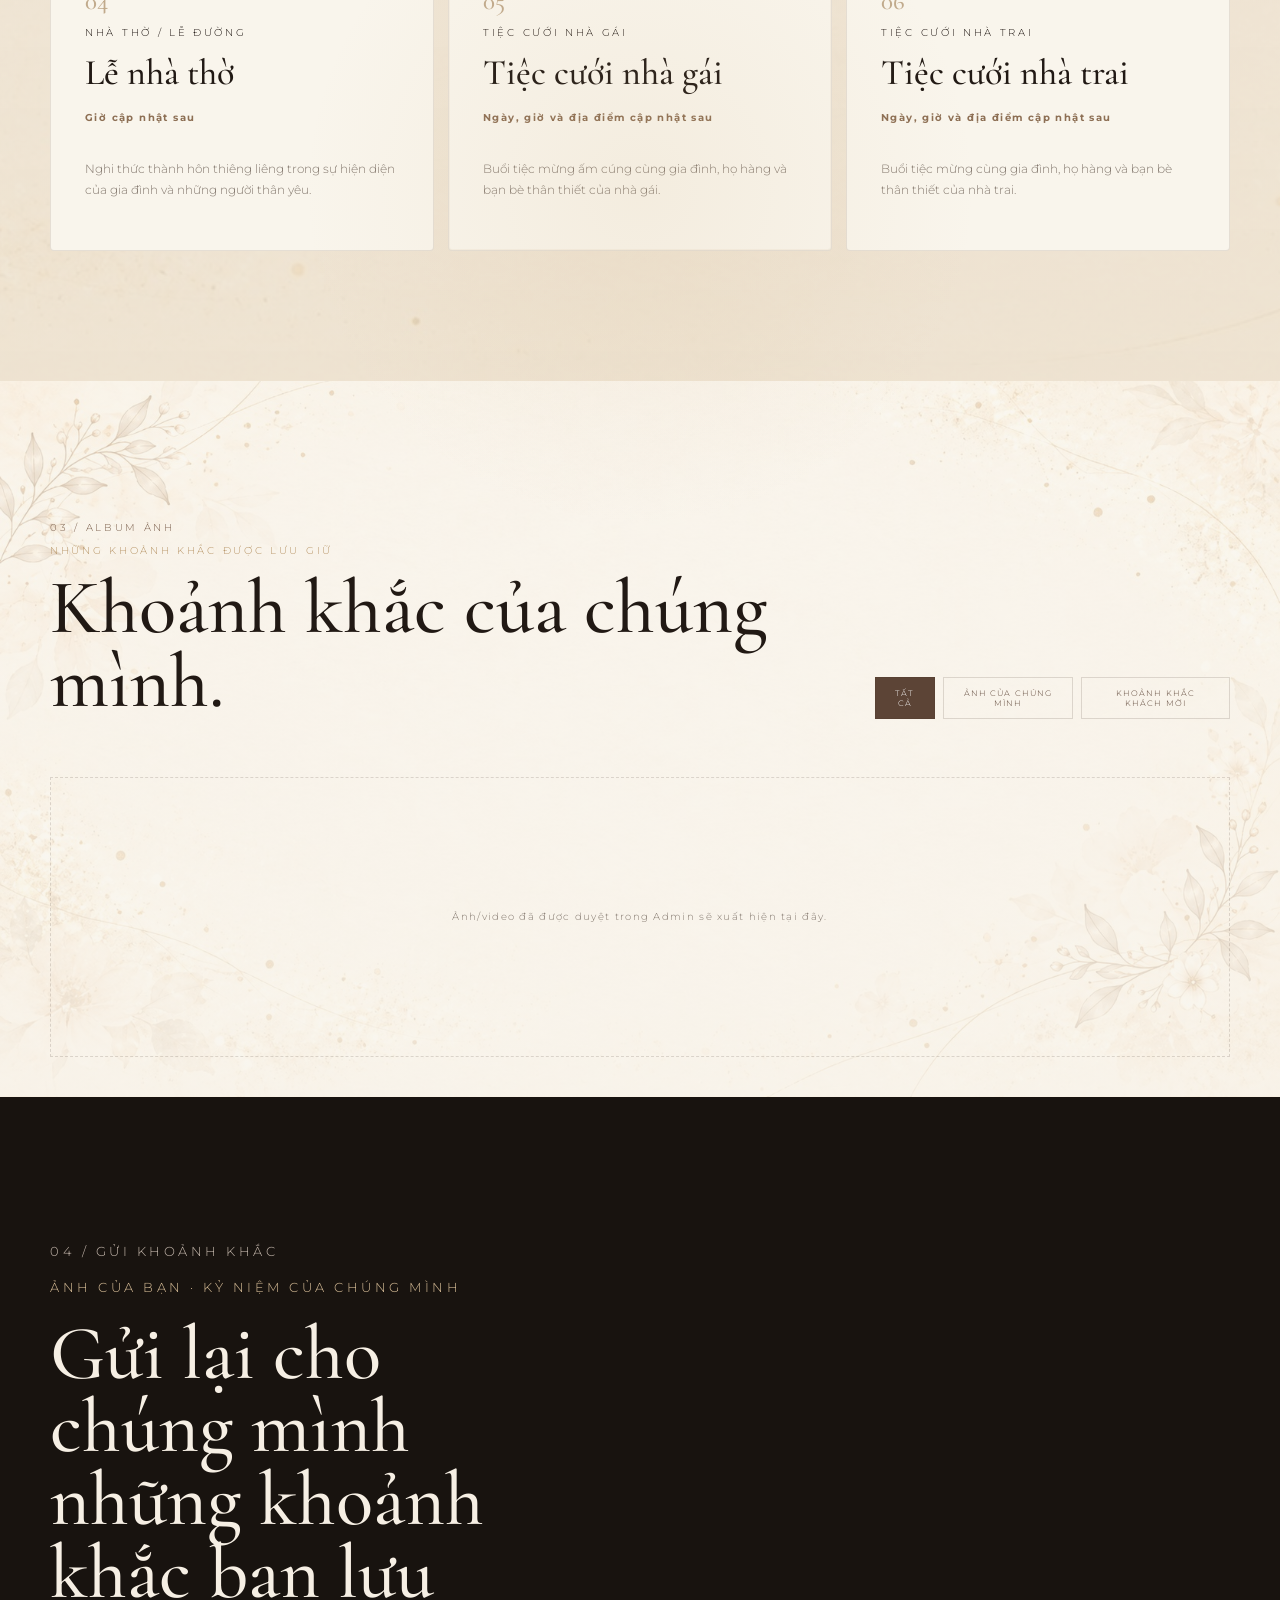
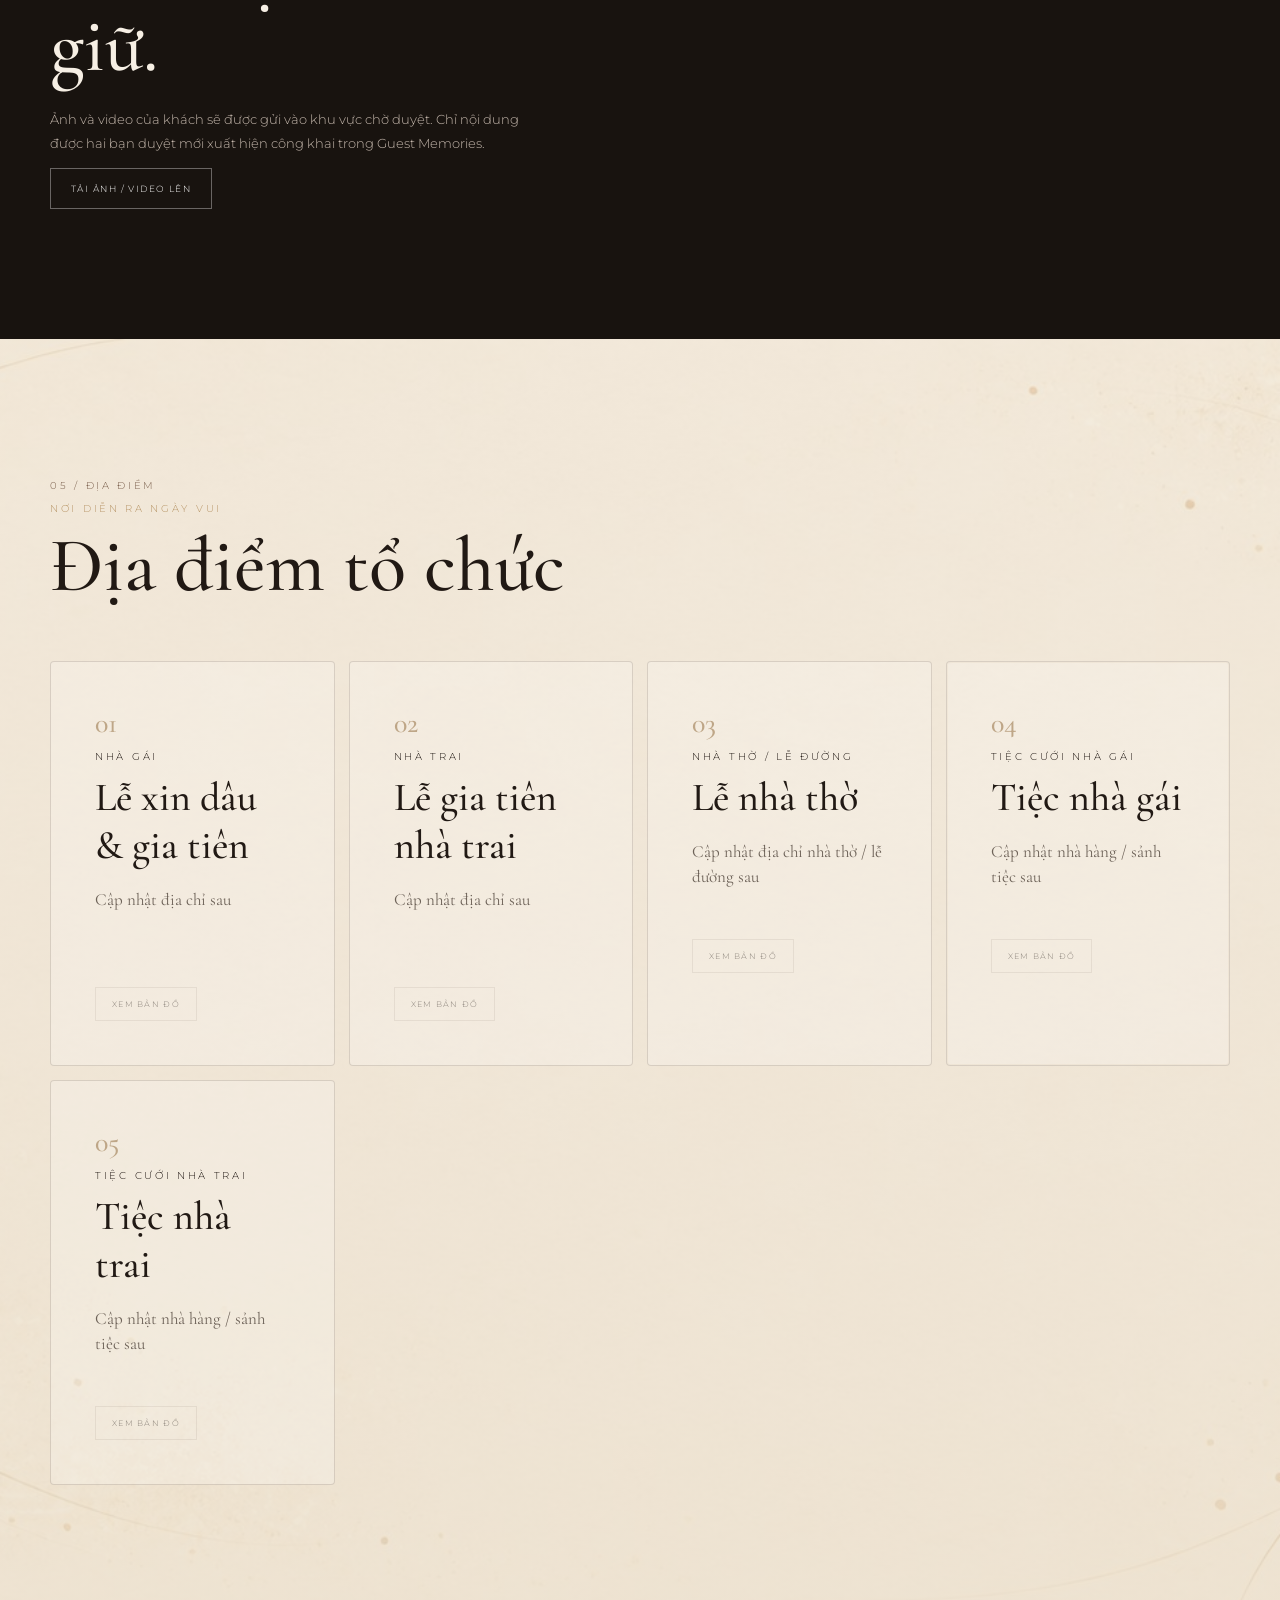
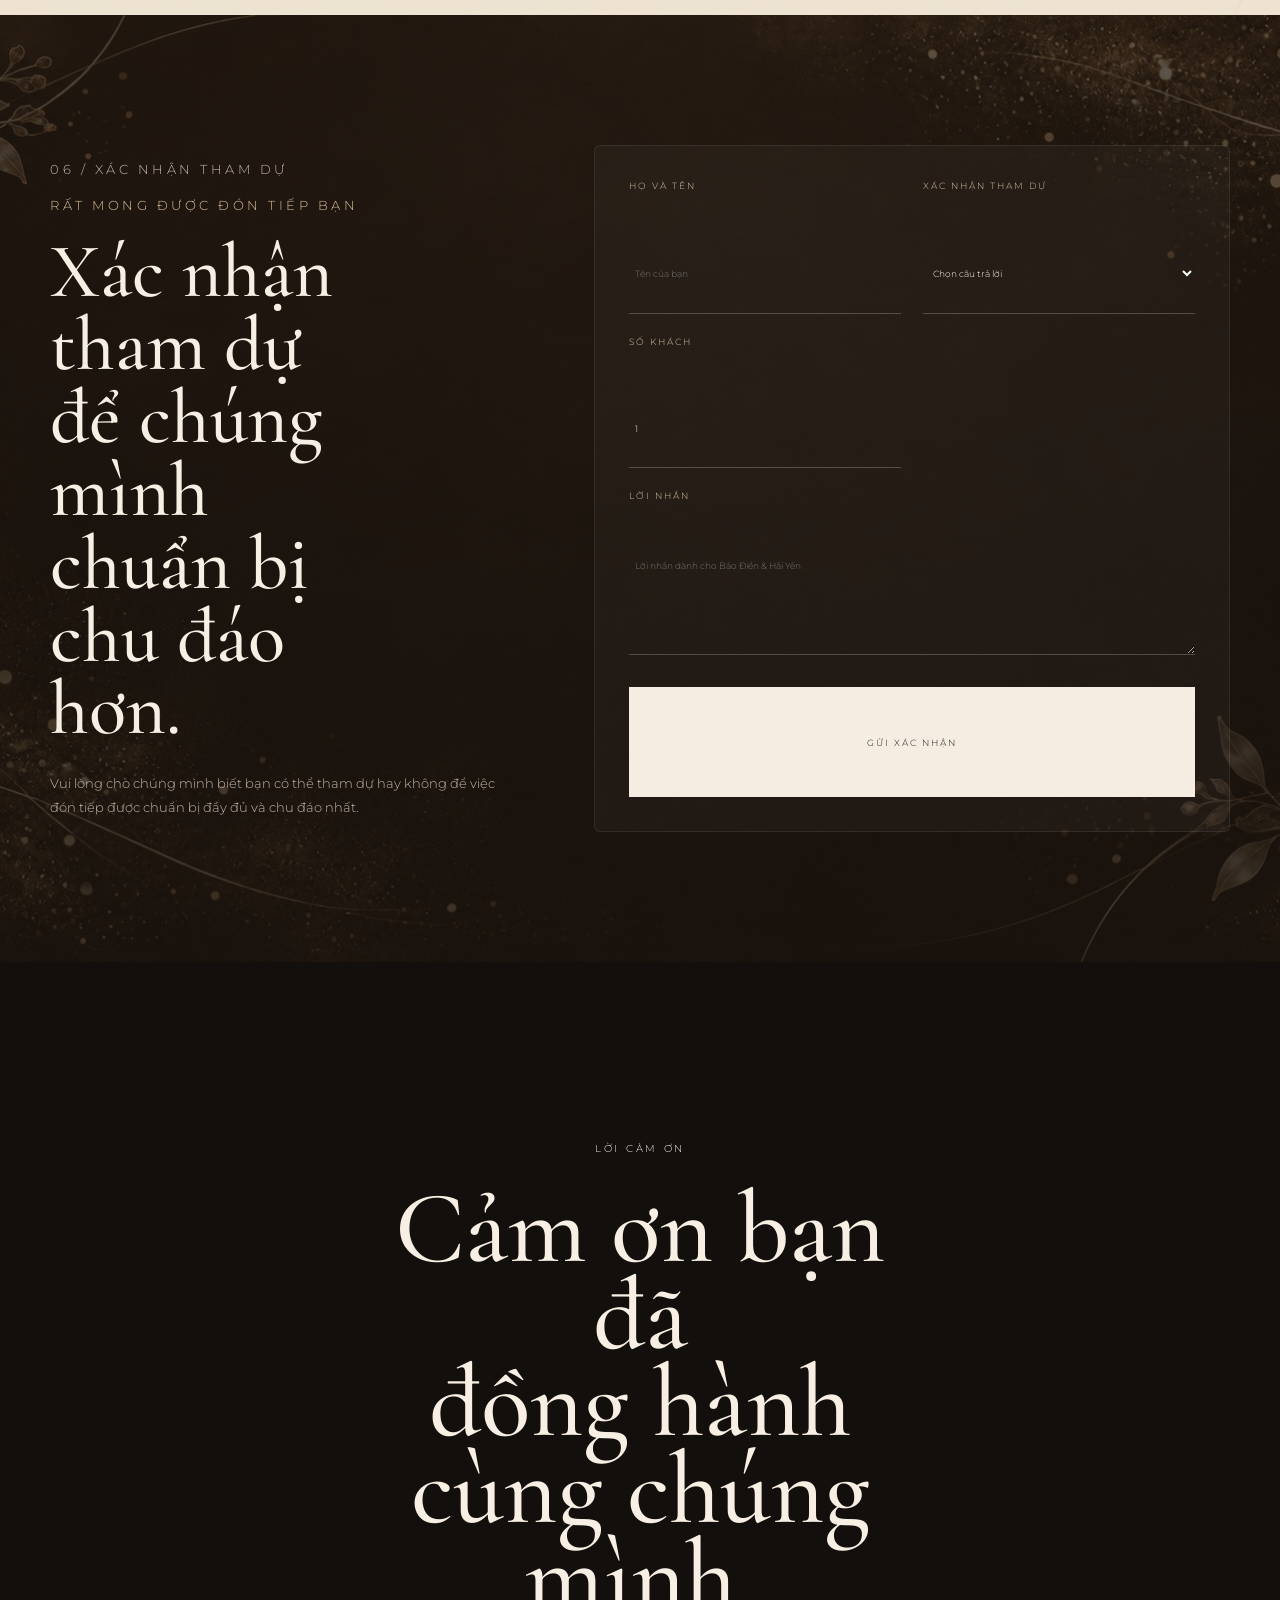
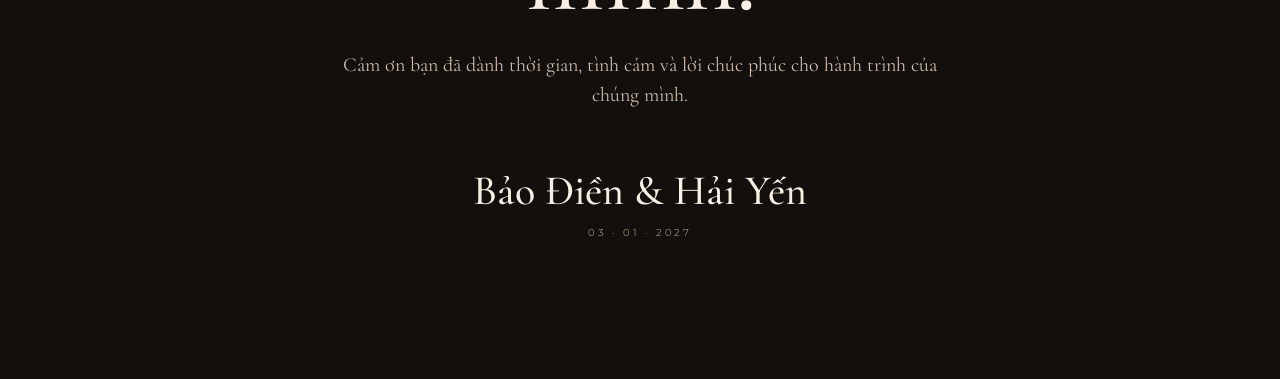
==== commit 4f266a3c: "Add files via upload" ====
--- a/index.html
+++ b/index.html
@@ -229,17 +229,21 @@
     height:auto;
     overflow:visible;
   }
-  .opening-dove .dove-outline,
-  .opening-dove .dove-branch,
-  .opening-dove .dove-leaf{
+  .opening-dove .dove-outline{
     fill:none;
-    stroke:rgba(227,206,166,.95);
-    stroke-width:2.7;
+    stroke:rgba(229,223,216,.96);
+    stroke-width:2.5;
     stroke-linecap:round;
     stroke-linejoin:round;
   }
-  .opening-dove .dove-leaf{
-    stroke-width:2.25;
+  .opening-dove .dove-body-fill{
+    fill:rgba(249,249,248,.96);
+  }
+  .opening-dove .dove-shade-fill{
+    fill:rgba(232,233,235,.88);
+  }
+  .opening-dove .dove-eye{
+    fill:rgba(165,148,130,.65);
   }
   .opening-dove .wing-main{
     transform-box:fill-box;
@@ -348,7 +352,7 @@
 </head>
 
 <body>
-  <!-- WEDDING_OPENING_VERSION: V11.7-DOVE-REFERENCE -->
+  <!-- WEDDING_OPENING_VERSION: V11.8-DOVES-WHITE-LIFT -->
 
   <div class="audio-control" id="audioControl" aria-label="Điều khiển âm thanh">
     <button class="audio-control__toggle" id="audioToggle" type="button" aria-label="Bật hoặc tắt âm thanh">
@@ -852,17 +856,17 @@
 
         /* ---------- dove ---------- */
         function doveSVG(){
-          return '<svg viewBox="0 0 200 200" aria-hidden="true">' +
-            '<path class="dove-outline wing-main" d="M83 98 C63 70, 49 45, 52 16 C78 45, 95 66, 103 94" />' +
-            '<path class="dove-outline" d="M86 101 C66 85, 46 77, 23 74 C40 93, 57 104, 76 108" />' +
-            '<path class="dove-outline" d="M102 93 C118 77, 130 61, 136 43 C146 16, 157 11, 170 18 C155 31, 149 47, 146 63 C159 72, 170 84, 176 98" />' +
-            '<path class="dove-outline" d="M82 108 C86 132, 75 149, 51 160 C68 163, 84 158, 94 147" />' +
-            '<path class="dove-outline" d="M86 101 C101 106, 115 105, 127 96 C138 87, 146 75, 148 60 C156 66, 162 75, 165 86 C171 108, 161 128, 138 141 C118 152, 95 151, 79 138 C68 129, 64 118, 66 106" />' +
-            '<path class="dove-outline" d="M134 95 C149 100, 163 99, 176 92" />' +
-            '<path class="dove-branch" d="M146 94 C158 90, 170 86, 183 79" />' +
-            '<path class="dove-leaf" d="M165 79 C165 69, 171 61, 181 57 C182 67, 176 76, 165 79" />' +
-            '<path class="dove-leaf" d="M171 84 C174 74, 181 67, 192 65 C191 76, 184 83, 171 84" />' +
-            '<path class="dove-leaf" d="M157 86 C151 78, 144 74, 134 73 C138 82, 146 88, 157 86" />' +
+          return '<svg viewBox="0 0 220 220" aria-hidden="true">' +
+            '<path class="dove-shade-fill wing-main" d="M98 100 C80 74, 66 47, 74 19 C102 42, 119 66, 123 96 C116 92, 108 93, 98 100 Z" />' +
+            '<path class="dove-shade-fill" d="M91 112 C72 97, 53 89, 29 87 C44 104, 63 116, 87 121 C87 118, 88 115, 91 112 Z" />' +
+            '<path class="dove-shade-fill" d="M90 134 C91 148, 84 160, 70 169 C83 170, 98 164, 107 152 C100 147, 94 141, 90 134 Z" />' +
+            '<path class="dove-body-fill" d="M91 109 C106 104, 120 96, 131 84 C140 74, 146 60, 149 47 C154 27, 164 19, 178 24 C166 34, 159 47, 157 62 C171 71, 180 82, 183 96 C187 117, 179 136, 160 149 C136 165, 105 166, 84 152 C70 142, 63 126, 65 108 C74 102, 82 102, 91 109 Z" />' +
+            '<path class="dove-outline wing-main" d="M98 100 C80 74, 66 47, 74 19 C102 42, 119 66, 123 96" />' +
+            '<path class="dove-outline" d="M91 112 C72 97, 53 89, 29 87 C44 104, 63 116, 87 121" />' +
+            '<path class="dove-outline" d="M101 101 C117 92, 129 80, 137 66 C145 52, 149 40, 149 31 C155 24, 166 20, 178 24 C166 34, 159 47, 157 62 C171 71, 180 82, 183 96 C187 117, 179 136, 160 149 C136 165, 105 166, 84 152 C70 142, 63 126, 65 108 C74 102, 82 102, 91 109" />' +
+            '<path class="dove-outline" d="M90 134 C91 148, 84 160, 70 169 C83 170, 98 164, 107 152" />' +
+            '<path class="dove-outline" d="M138 99 C151 103, 165 101, 177 94" />' +
+            '<circle class="dove-eye" cx="154" cy="79" r="2.4" />' +
           '</svg>';
         }
         function makeDove(extraClass){
@@ -924,12 +928,12 @@
         }
 
         function createLiftDoves(){
-          /* Hai chim ở mỗi góc trên của thiệp, không che chữ trên thiệp. */
+          /* Bốn chim vào bốn góc của thiệp để chuẩn bị kéo thiệp bay lên. */
           var groups = [
-            {x:.045,y:.12,flip:false,dx:-108,dy:-58,threadRot:-12},
-            {x:.055,y:.22,flip:false,dx:-72,dy:-18,threadRot:-6},
-            {x:.955,y:.12,flip:true,dx:18,dy:-58,threadRot:12},
-            {x:.945,y:.22,flip:true,dx:-8,dy:-18,threadRot:6}
+            {x:.07,y:.13,flip:false,dx:-56,dy:-44,threadRot:-15},
+            {x:.93,y:.13,flip:true,dx:6,dy:-44,threadRot:15},
+            {x:.07,y:.83,flip:false,dx:-58,dy:10,threadRot:-8},
+            {x:.93,y:.83,flip:true,dx:8,dy:10,threadRot:8}
           ];
 
           var birds = [];
@@ -942,27 +946,29 @@
             placeDove(d,p);
 
             var flip = item.flip ? " scaleX(-1)" : "";
-            var finalTransform = "translate("+item.dx+"px,"+item.dy+"px) scale(.92)"+flip;
+            var finalTransform = "translate("+item.dx+"px,"+item.dy+"px) scale(.88)"+flip;
 
             animate(d,[
-              {opacity:0,transform:"translate("+(item.flip?160:-160)+"px,95px) scale(.66)"+flip},
-              {opacity:.92,offset:.30},
+              {opacity:0,transform:"translate("+(item.flip?160:-160)+"px,"+(item.y>.5?80:92)+"px) scale(.62)"+flip},
+              {opacity:.96,offset:.32},
               {opacity:1,transform:finalTransform}
             ],{
-              duration:2200 + index*90,
+              duration:2050 + index*100,
               easing:"cubic-bezier(.18,.78,.2,1)",
               fill:"forwards"
             });
 
-            /* Sợi chỉ vàng rất mảnh nối chim với góc thiệp để cảm giác 'nhấc' rõ hơn. */
-            var anchorX = cardRect.left - openRect.left + cardRect.width * (item.flip ? .94 : .06);
-            var anchorY = cardRect.top - openRect.top + cardRect.height * .12;
+            var anchorX = cardRect.left - openRect.left + cardRect.width * item.x;
+            var anchorY = cardRect.top - openRect.top + cardRect.height * item.y;
             var thread = makeLiftThread(anchorX, anchorY, item.threadRot);
 
             birds.push({
               el:d,
               flip:item.flip,
-              thread:thread
+              thread:thread,
+              anchorX:anchorX,
+              anchorY:anchorY,
+              riseX:item.flip ? 28 : -28
             });
           });
 
@@ -974,36 +980,49 @@
             animate(liftGlow,[
               {opacity:0,transform:"scale(.88)"},
               {opacity:.76,transform:"scale(1.06)"},
-              {opacity:.28,transform:"scale(1.16)"}
-            ],{duration:3500,easing:"ease",fill:"forwards"});
+              {opacity:.20,transform:"scale(1.22)"}
+            ],{duration:3200,easing:"ease",fill:"forwards"});
           }
 
           animate(card,[
-            {transform:"translateY(-72px) scale(1.015)"},
-            {transform:"translateY(-110px) scale(1.02)"}
+            {transform:"translateY(-18px) scale(1.01)"},
+            {transform:"translateY(-32px) scale(1.012)",offset:.18},
+            {transform:"translateY(-140px) scale(1.016)",offset:.62},
+            {transform:"translateY(-300px) scale(1.02)",offset:.9},
+            {transform:"translateY(-420px) scale(1.02)",opacity:.98}
           ],{
-            duration:3400,
+            duration:3450,
             easing:"cubic-bezier(.22,.72,.2,1)",
             fill:"forwards"
           });
 
+          animate(envelope,[
+            {transform:"translateY(2vh) scale(1)"},
+            {transform:"translateY(2vh) scale(.995)"}
+          ],{duration:2600,easing:"ease",fill:"forwards"});
+
           birds.forEach(function(b,index){
             var flip = b.flip ? " scaleX(-1)" : "";
+            var sway = b.flip ? -6 : 6;
             animate(b.el,[
-              {transform:"translateY(0px)"+flip},
-              {transform:"translateY(-38px) rotate("+(b.flip?-3:3)+"deg)"+flip}
+              {transform:"translate(0px,0px) rotate(0deg)"+flip},
+              {transform:"translate("+b.riseX+"px,-38px) rotate("+sway+"deg)"+flip,offset:.25},
+              {transform:"translate("+(b.riseX*1.6)+"px,-176px) rotate("+(sway*1.2)+"deg)"+flip,offset:.72},
+              {transform:"translate("+(b.riseX*1.85)+"px,-330px) rotate("+(sway*1.4)+"deg)"+flip}
             ],{
-              duration:3400+index*50,
+              duration:3450+index*40,
               easing:"cubic-bezier(.22,.72,.2,1)",
               fill:"forwards"
             });
 
             if(b.thread){
               animate(b.thread,[
-                {opacity:.72,transform:b.thread.style.transform+" translateY(0)"},
-                {opacity:.48,transform:b.thread.style.transform+" translateY(-34px)"}
+                {opacity:.62,transform:b.thread.style.transform+" translateY(0) scaleY(.7)"},
+                {opacity:.56,transform:b.thread.style.transform+" translateY(-38px) scaleY(1)",offset:.25},
+                {opacity:.34,transform:b.thread.style.transform+" translateY(-176px) scaleY(1.16)",offset:.72},
+                {opacity:.1,transform:b.thread.style.transform+" translateY(-330px) scaleY(1.24)"}
               ],{
-                duration:3400,
+                duration:3450,
                 easing:"cubic-bezier(.22,.72,.2,1)",
                 fill:"forwards"
               });
@@ -1145,13 +1164,13 @@
             [tearLeft,tearRight].forEach(function(line){if(line)animate(line,[{opacity:1},{opacity:0}],{duration:900,delay:700,fill:"forwards"});});
           },4700);
 
-          /* 7.0–10.3s — invitation rises; hearts and flowers release. */
+          /* 7.0–10.3s — thiệp nhô nhẹ khỏi phong bì, chưa bay hẳn lên trên. */
           later(function(){
             card.style.zIndex="8";
             burstHeartsAndFlowers();
             animate(card,[
               {transform:"translateY(0px) scale(1)"},
-              {transform:"translateY(-72px) scale(1.015)"}
+              {transform:"translateY(-18px) scale(1.01)"}
             ],{duration:3250,easing:"cubic-bezier(.18,.76,.2,1)",fill:"forwards"});
             animate(names,[
               {opacity:0,transform:"translateY(18px) scale(.985)",filter:"blur(5px)"},
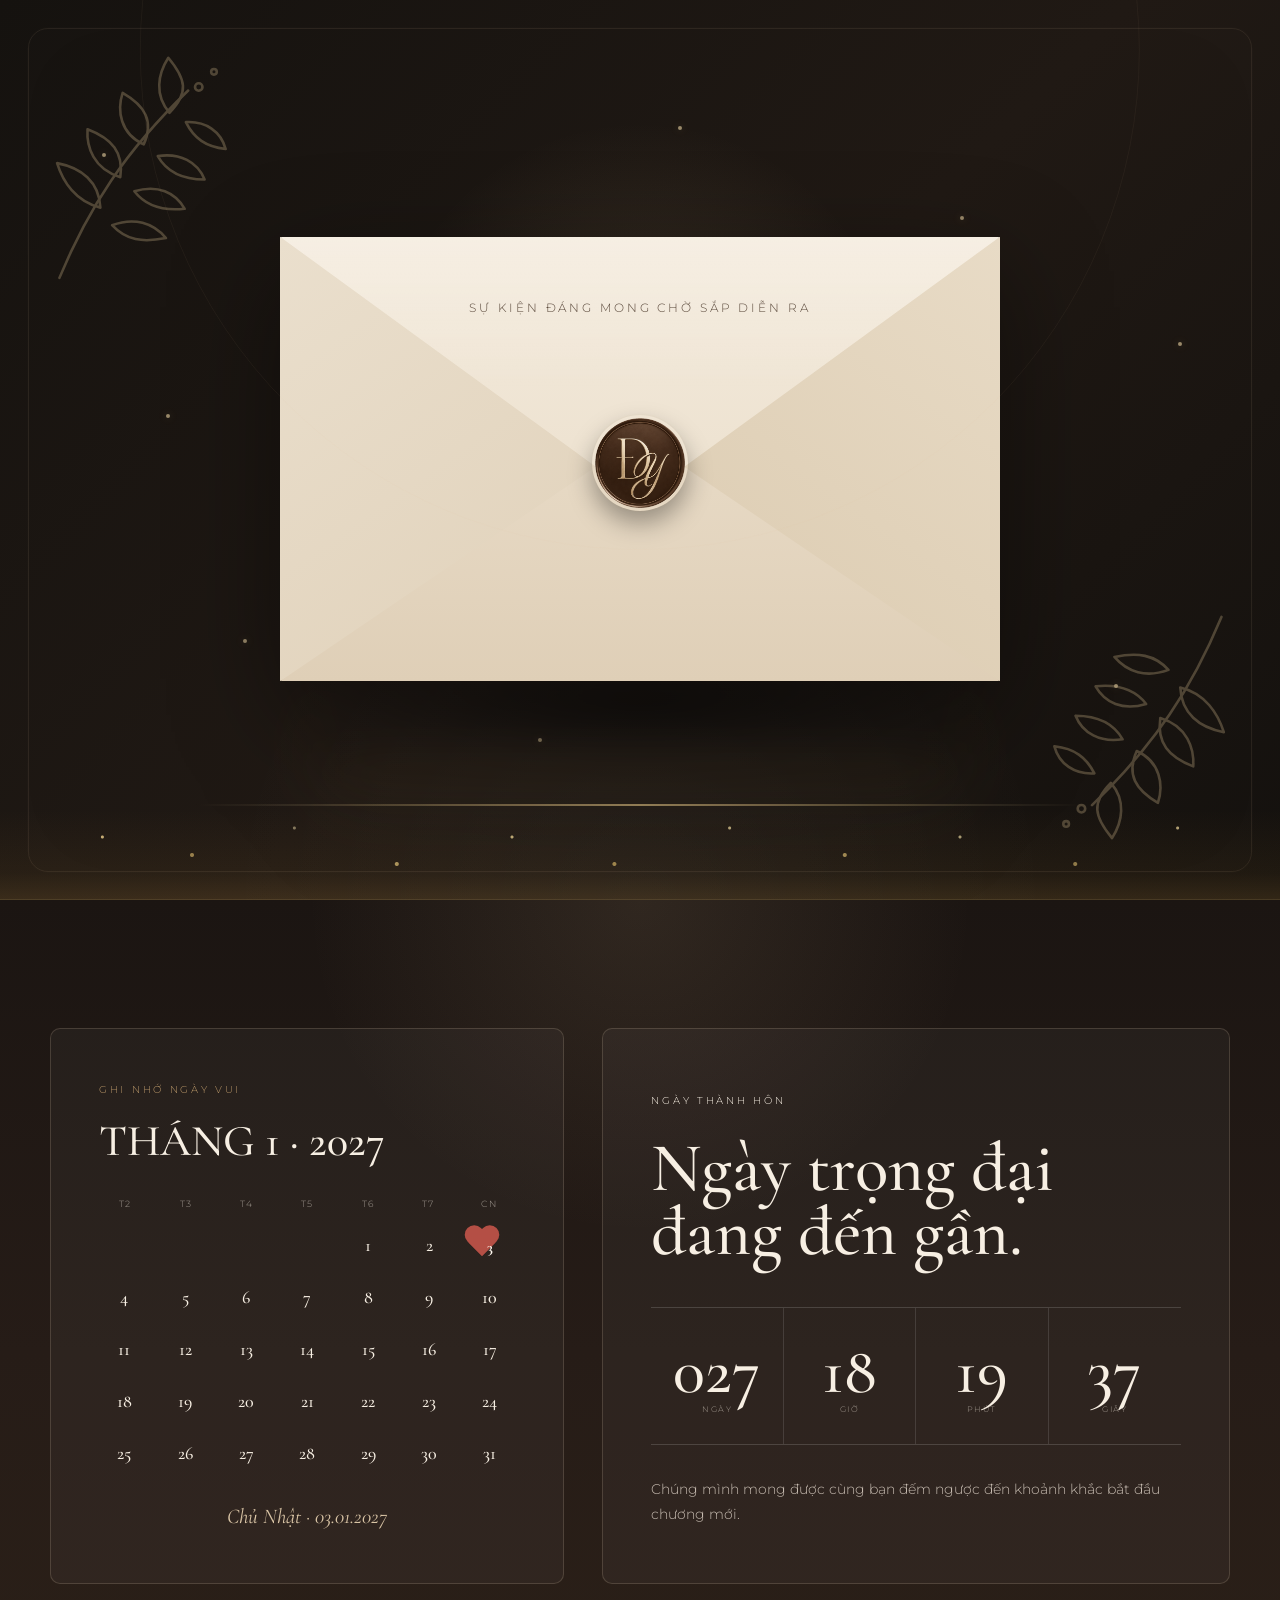
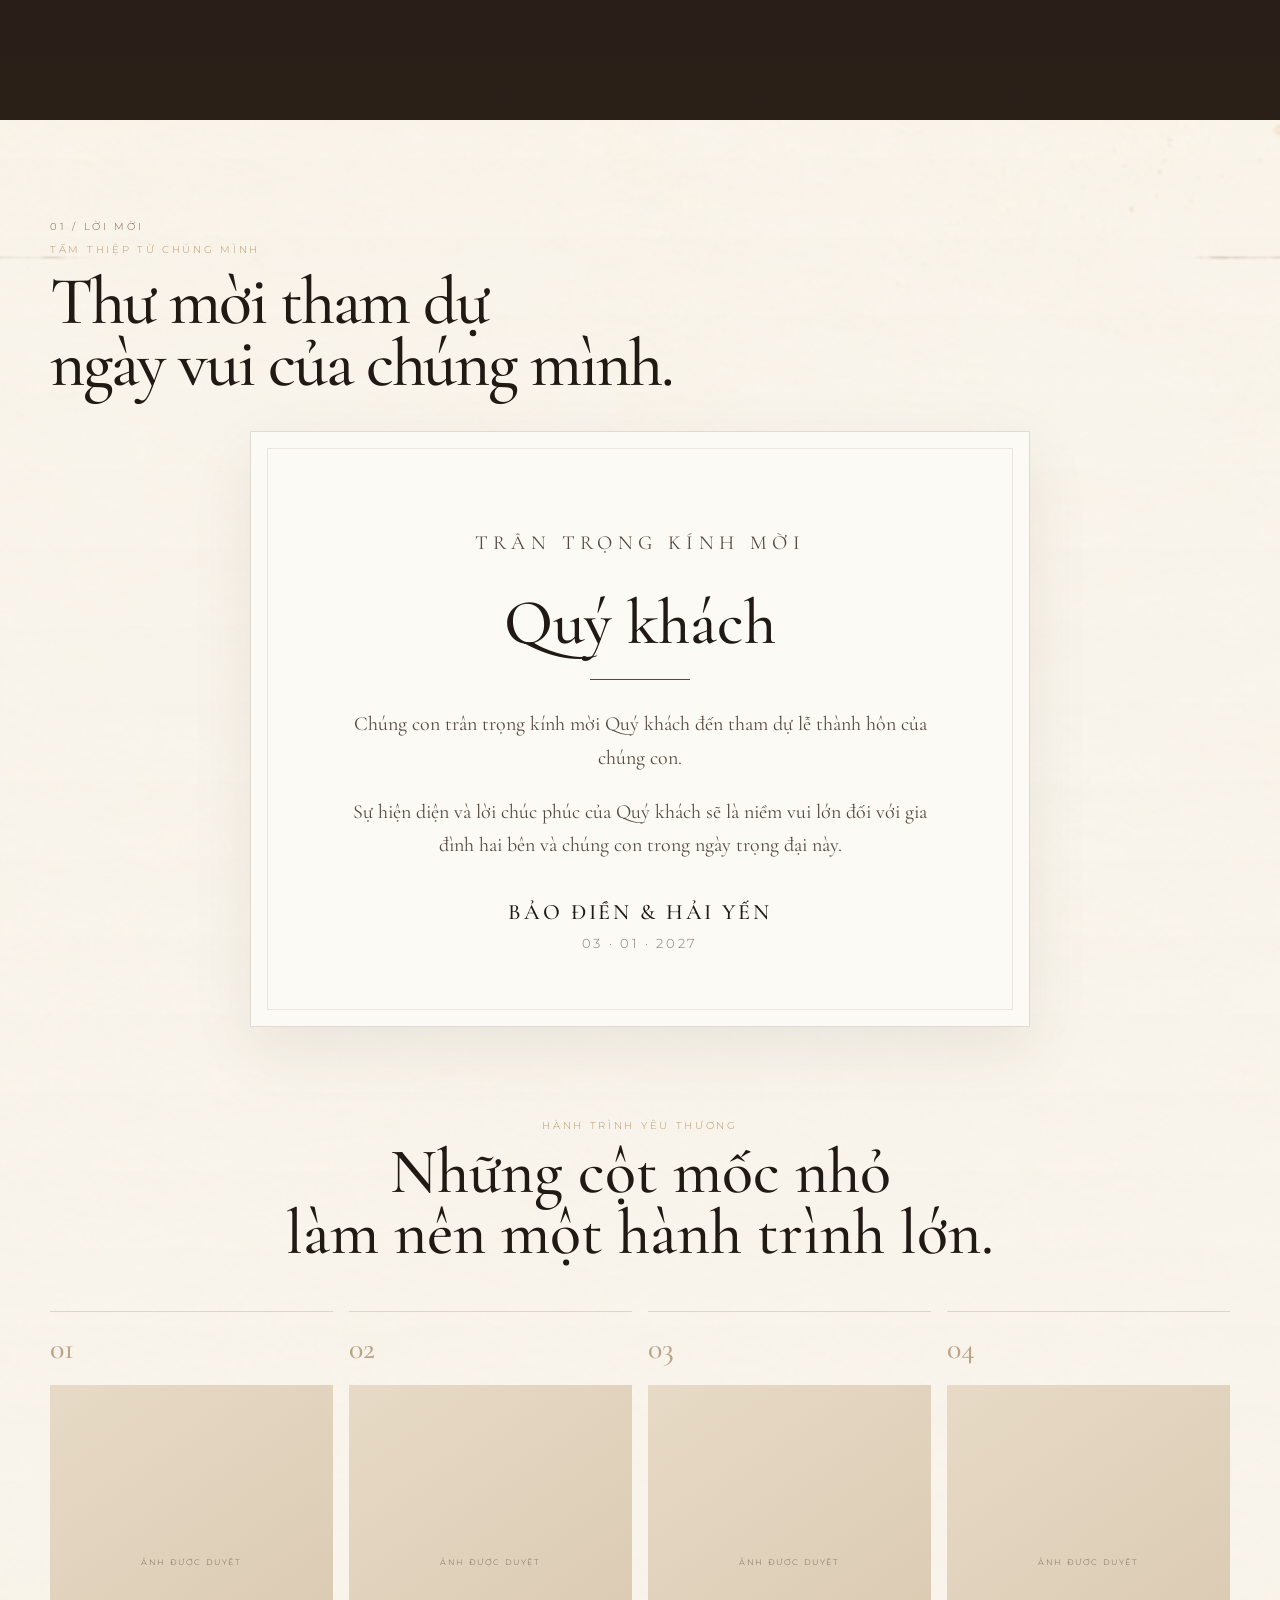
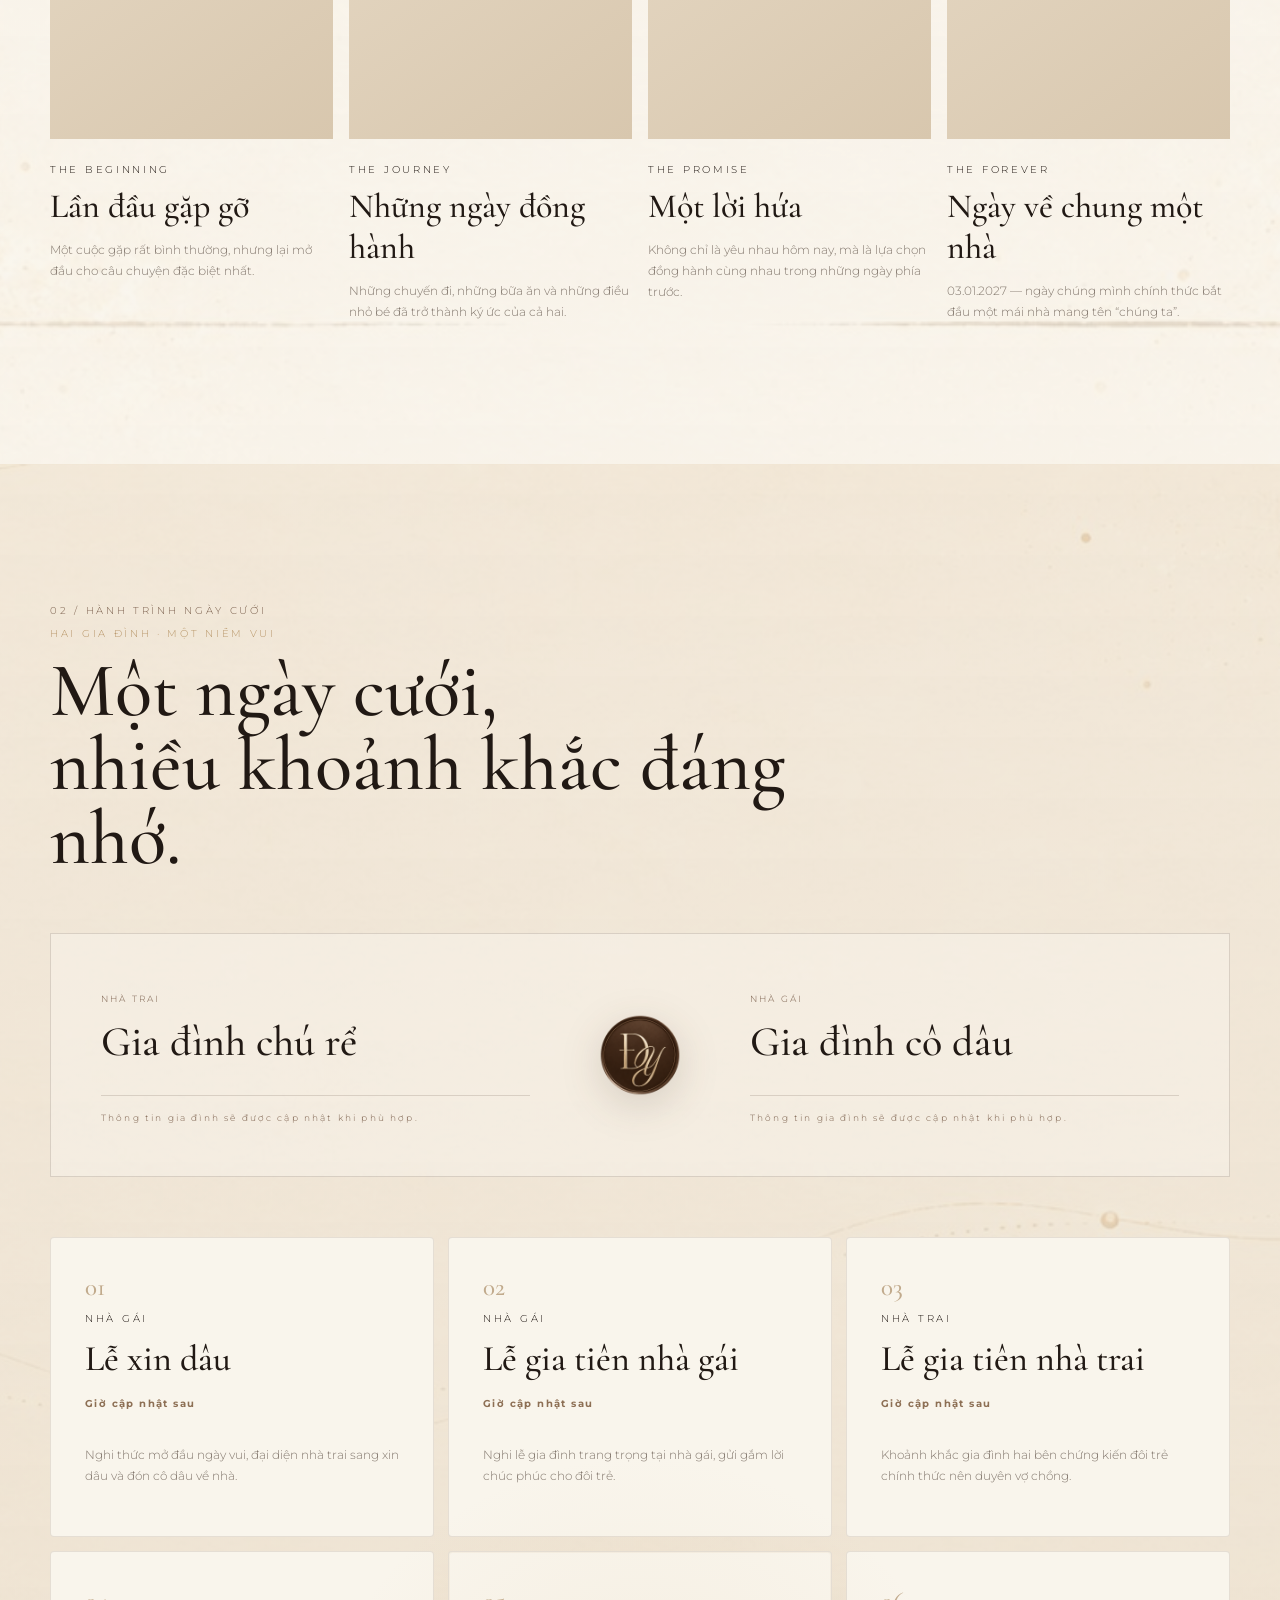
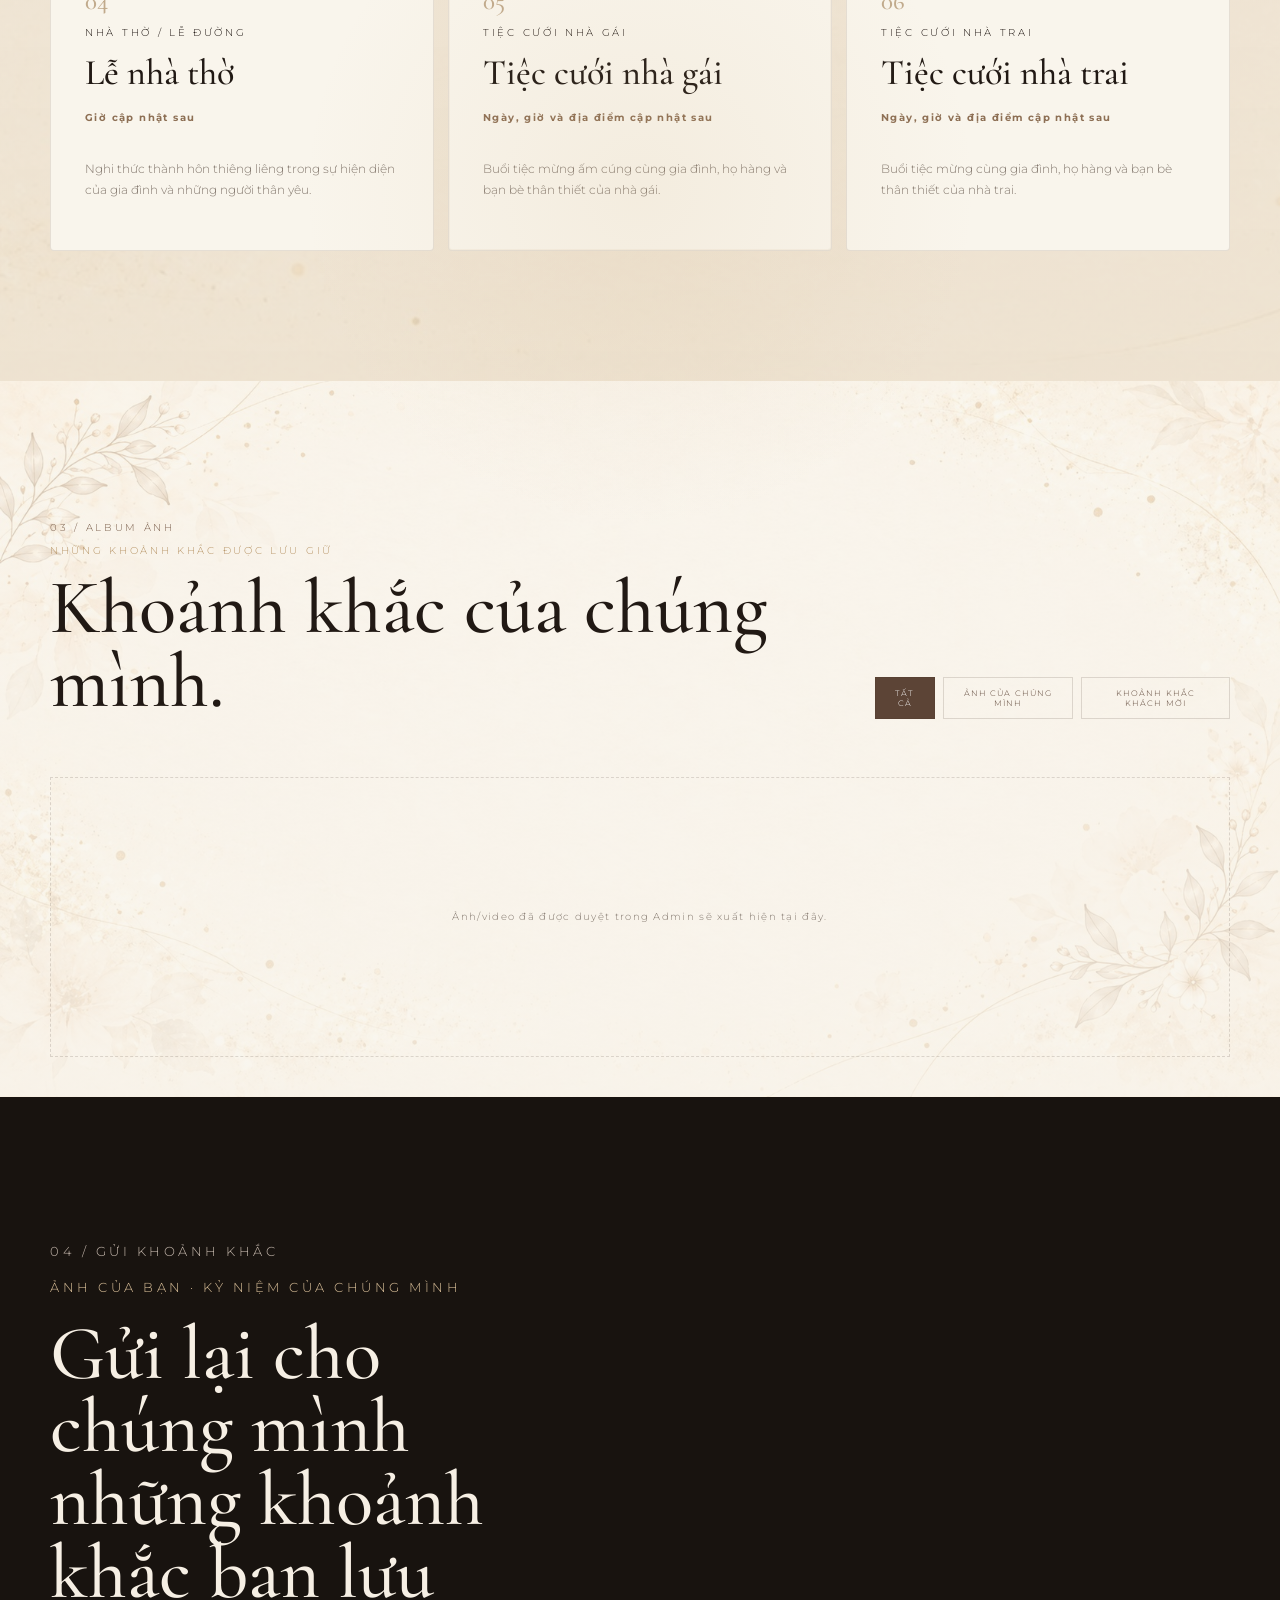
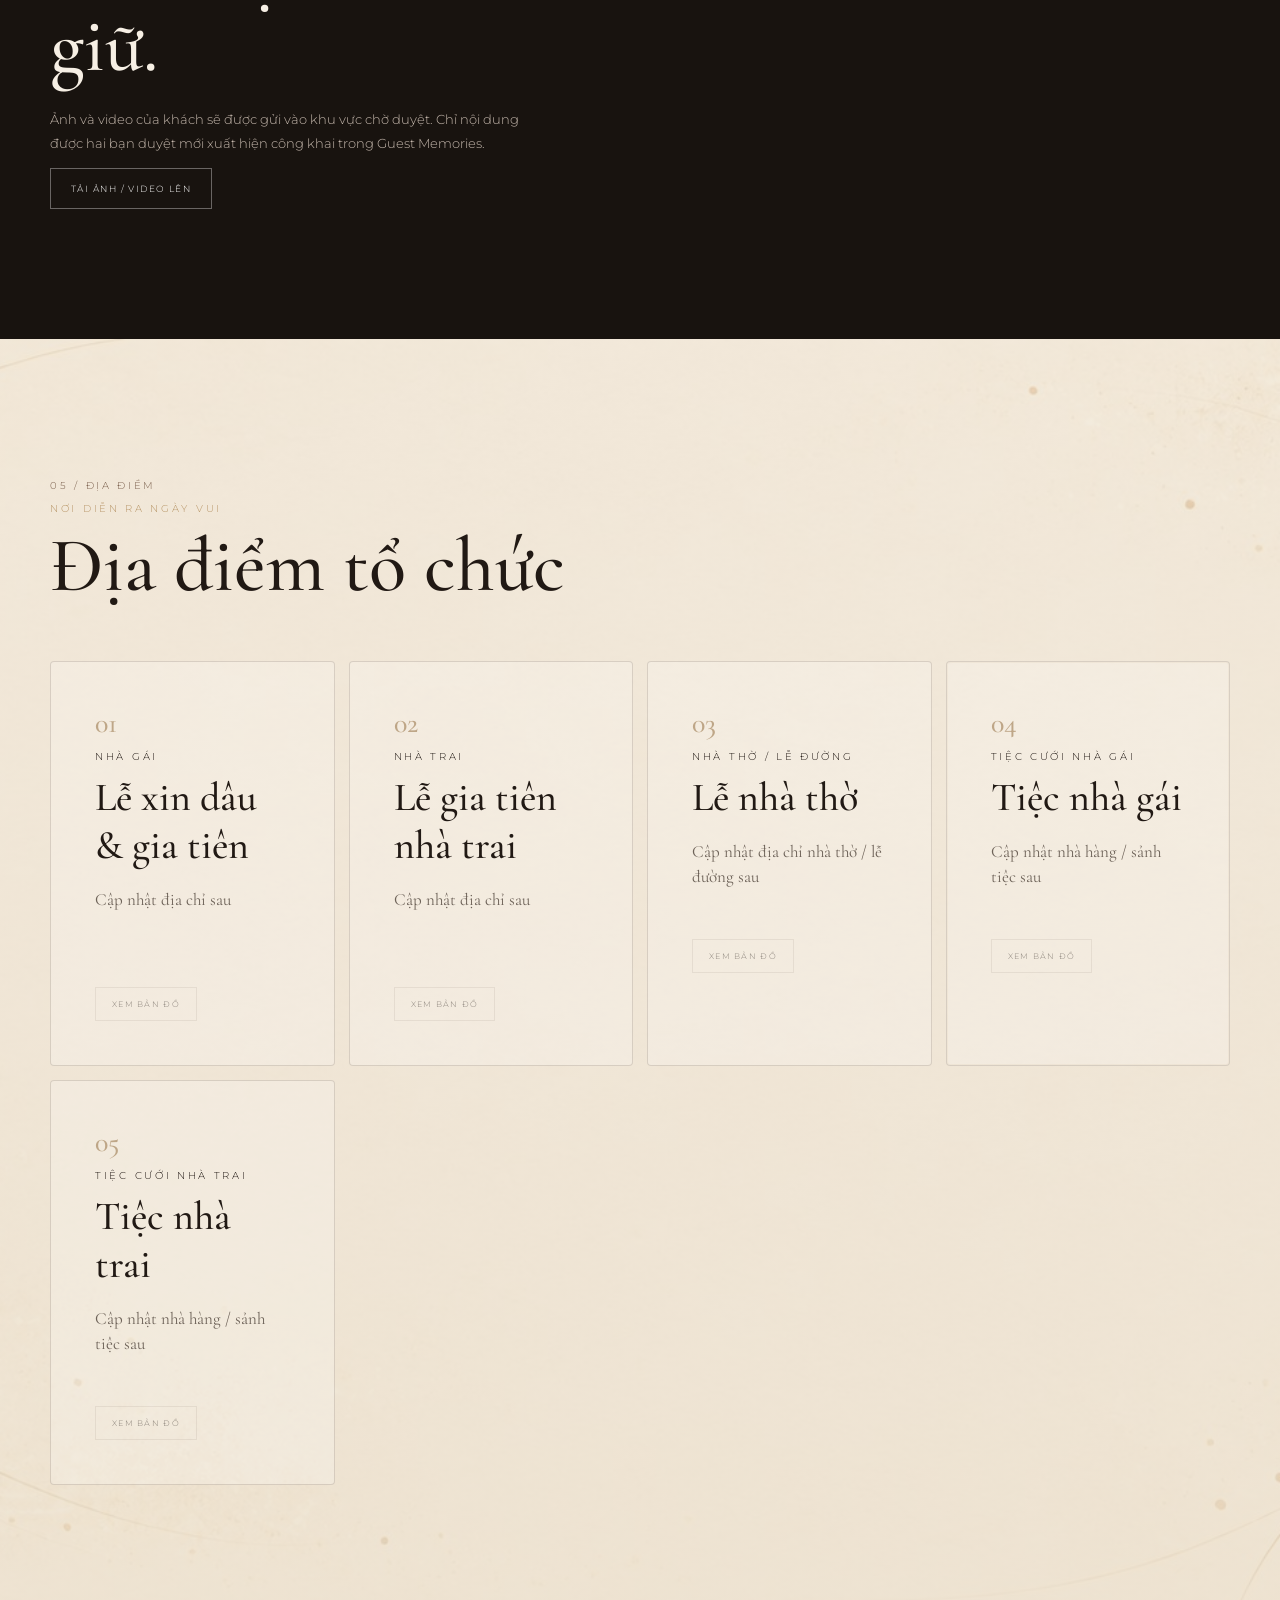
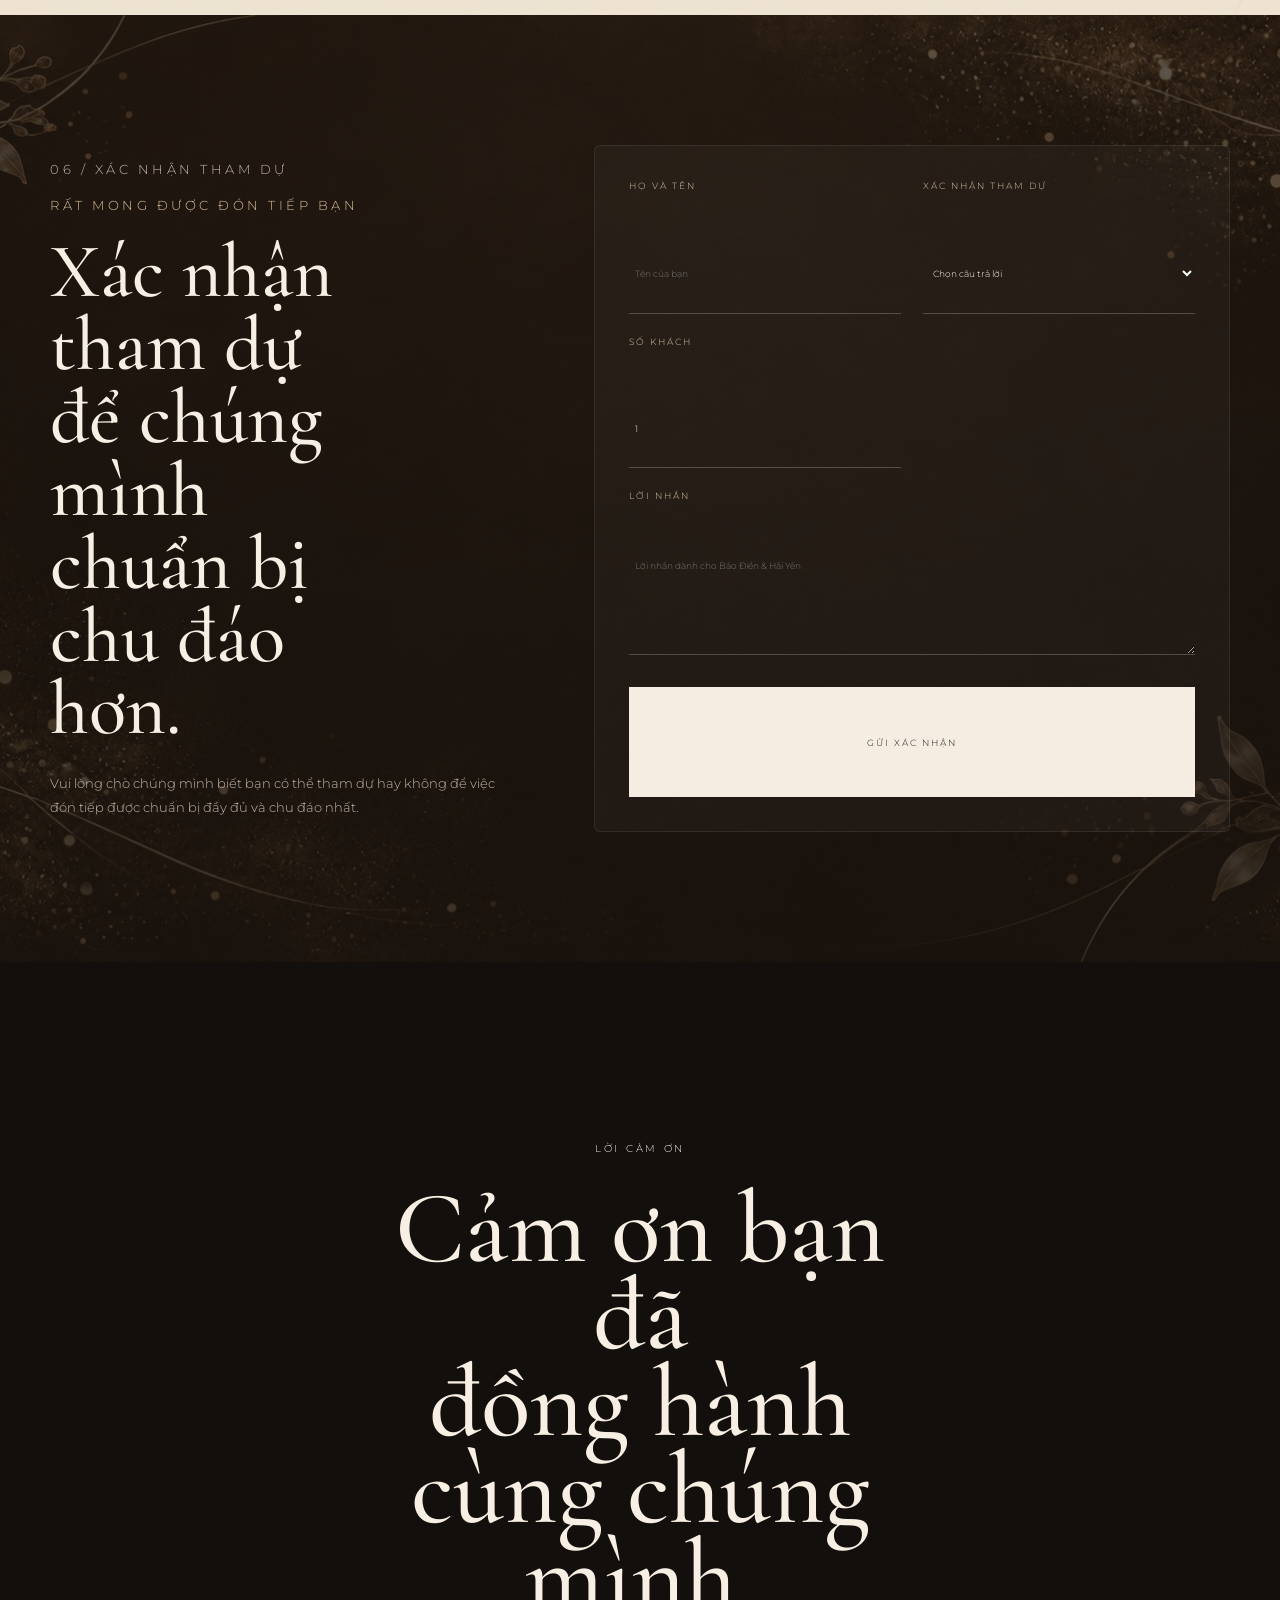
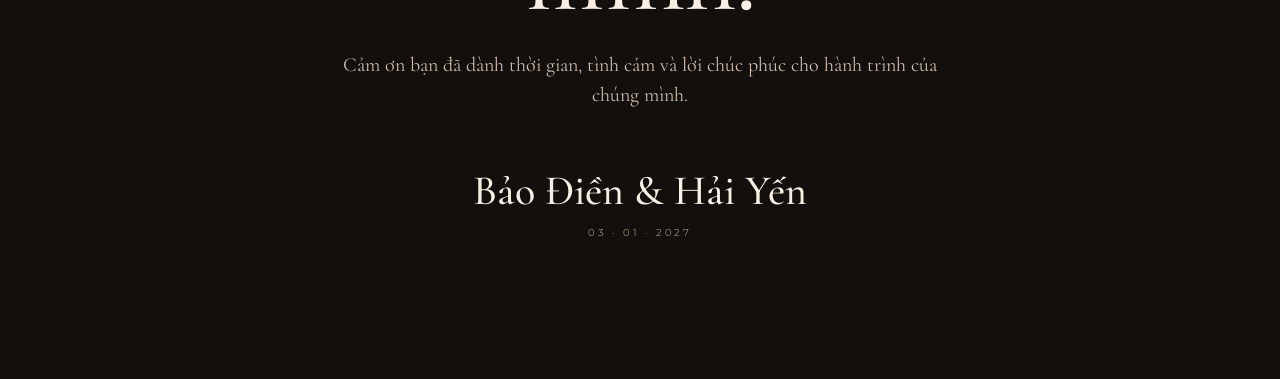
==== commit 831e39a3: "Add files via upload" ====
--- a/index.html
+++ b/index.html
@@ -12,6 +12,7 @@
 
   <link rel="stylesheet" href="style.css?v=14">
   <link rel="stylesheet" href="opening/opening.css?v=10">
+  <link rel="preload" as="image" href="dove-ivory-champagne.png">
 
   <style id="openingFxV108">
     /* Opening V10.8 FX — scoped, does not replace opening/opening.css */
@@ -216,53 +217,36 @@
 
   .opening-dove{
     position:absolute;
-    width:clamp(74px,5.8vw,104px);
-    height:auto;
+    width:clamp(88px,6.8vw,126px);
+    aspect-ratio:1 / 1;
     opacity:0;
     transform-origin:50% 50%;
     will-change:transform,opacity;
-    filter:drop-shadow(0 8px 14px rgba(0,0,0,.12));
-  }
-  .opening-dove svg{
+    pointer-events:none;
+    filter:drop-shadow(0 10px 18px rgba(0,0,0,.14));
+  }
+  .opening-dove img{
     display:block;
     width:100%;
-    height:auto;
-    overflow:visible;
-  }
-  .opening-dove .dove-outline{
-    fill:none;
-    stroke:rgba(229,223,216,.96);
-    stroke-width:2.5;
-    stroke-linecap:round;
-    stroke-linejoin:round;
-  }
-  .opening-dove .dove-body-fill{
-    fill:rgba(249,249,248,.96);
-  }
-  .opening-dove .dove-shade-fill{
-    fill:rgba(232,233,235,.88);
-  }
-  .opening-dove .dove-eye{
-    fill:rgba(165,148,130,.65);
-  }
-  .opening-dove .wing-main{
-    transform-box:fill-box;
-    transform-origin:56% 76%;
-  }
-  .opening-dove.is-flying .wing-main{
-    animation:doveWingSoft .62s ease-in-out infinite alternate;
-  }
-  .opening-dove.is-lifting .wing-main{
-    animation:doveWingLift .46s ease-in-out infinite alternate;
-  }
-
-  @keyframes doveWingSoft{
-    from{transform:rotate(6deg) translateY(0)}
-    to{transform:rotate(-16deg) translateY(-1px)}
-  }
-  @keyframes doveWingLift{
-    from{transform:rotate(8deg) translateY(0)}
-    to{transform:rotate(-22deg) translateY(-2px)}
+    height:100%;
+    object-fit:contain;
+    user-select:none;
+    -webkit-user-drag:none;
+  }
+  .opening-dove.is-flying img{
+    animation:doveFloatSoft .92s ease-in-out infinite alternate;
+  }
+  .opening-dove.is-lifting img{
+    animation:doveFloatLift .64s ease-in-out infinite alternate;
+  }
+
+  @keyframes doveFloatSoft{
+    from{transform:translateY(1px) rotate(-1deg)}
+    to{transform:translateY(-4px) rotate(1deg)}
+  }
+  @keyframes doveFloatLift{
+    from{transform:translateY(1px)}
+    to{transform:translateY(-5px)}
   }
 
   .opening-lift-thread{
@@ -341,7 +325,7 @@
     }
     .opening-lyric-card.show{transform:none}
     .opening-lyric-card__text{font-size:18px;min-height:2.8em}
-    .opening-dove{width:clamp(50px,11vw,72px)}
+    .opening-dove{width:clamp(68px,17vw,92px)}
   }
 
   @media(prefers-reduced-motion:reduce){
@@ -352,7 +336,7 @@
 </head>
 
 <body>
-  <!-- WEDDING_OPENING_VERSION: V11.8-DOVES-WHITE-LIFT -->
+  <!-- WEDDING_OPENING_VERSION: V11.9-DOVE-ASSET-SYNC -->
 
   <div class="audio-control" id="audioControl" aria-label="Điều khiển âm thanh">
     <button class="audio-control__toggle" id="audioToggle" type="button" aria-label="Bật hoặc tắt âm thanh">
@@ -855,24 +839,16 @@
         }
 
         /* ---------- dove ---------- */
-        function doveSVG(){
-          return '<svg viewBox="0 0 220 220" aria-hidden="true">' +
-            '<path class="dove-shade-fill wing-main" d="M98 100 C80 74, 66 47, 74 19 C102 42, 119 66, 123 96 C116 92, 108 93, 98 100 Z" />' +
-            '<path class="dove-shade-fill" d="M91 112 C72 97, 53 89, 29 87 C44 104, 63 116, 87 121 C87 118, 88 115, 91 112 Z" />' +
-            '<path class="dove-shade-fill" d="M90 134 C91 148, 84 160, 70 169 C83 170, 98 164, 107 152 C100 147, 94 141, 90 134 Z" />' +
-            '<path class="dove-body-fill" d="M91 109 C106 104, 120 96, 131 84 C140 74, 146 60, 149 47 C154 27, 164 19, 178 24 C166 34, 159 47, 157 62 C171 71, 180 82, 183 96 C187 117, 179 136, 160 149 C136 165, 105 166, 84 152 C70 142, 63 126, 65 108 C74 102, 82 102, 91 109 Z" />' +
-            '<path class="dove-outline wing-main" d="M98 100 C80 74, 66 47, 74 19 C102 42, 119 66, 123 96" />' +
-            '<path class="dove-outline" d="M91 112 C72 97, 53 89, 29 87 C44 104, 63 116, 87 121" />' +
-            '<path class="dove-outline" d="M101 101 C117 92, 129 80, 137 66 C145 52, 149 40, 149 31 C155 24, 166 20, 178 24 C166 34, 159 47, 157 62 C171 71, 180 82, 183 96 C187 117, 179 136, 160 149 C136 165, 105 166, 84 152 C70 142, 63 126, 65 108 C74 102, 82 102, 91 109" />' +
-            '<path class="dove-outline" d="M90 134 C91 148, 84 160, 70 169 C83 170, 98 164, 107 152" />' +
-            '<path class="dove-outline" d="M138 99 C151 103, 165 101, 177 94" />' +
-            '<circle class="dove-eye" cx="154" cy="79" r="2.4" />' +
-          '</svg>';
-        }
         function makeDove(extraClass){
           var d = document.createElement("div");
           d.className = "opening-dove " + (extraClass || "");
-          d.innerHTML = doveSVG();
+
+          var img = document.createElement("img");
+          img.src = "dove-ivory-champagne.png";
+          img.alt = "";
+          img.setAttribute("aria-hidden","true");
+
+          d.appendChild(img);
           cinemaLayer.appendChild(d);
           return d;
         }
@@ -906,34 +882,50 @@
         function flyOpeningDoves(){
           var leftDove = makeDove("is-flying");
           var rightDove = makeDove("is-flying");
-          var leftTarget = pointForCard(.18,.13);
-          var rightTarget = pointForCard(.82,.13);
+
+          var leftTarget = pointForCard(.13,.08);
+          var rightTarget = pointForCard(.87,.08);
+
           placeDove(leftDove, leftTarget);
           placeDove(rightDove, rightTarget);
+
           animate(leftDove,[
-            {opacity:0,transform:"translate(-42vw,-46vh) rotate(-14deg) scale(.68)"},
-            {opacity:1,offset:.14},
-            {opacity:1,transform:"translate(-12vw,-10vh) rotate(5deg) scale(.96)",offset:.68},
-            {opacity:.9,transform:"translate(-4vw,-3vh) rotate(8deg) scale(1)",offset:.88},
-            {opacity:0,transform:"translate(-1vw,0vh) rotate(10deg) scale(.96)"}
-          ],{duration:4200,easing:"cubic-bezier(.18,.68,.2,1)",fill:"forwards"});
+            {opacity:0,transform:"translate(-44vw,-46vh) rotate(-11deg) scale(.62)"},
+            {opacity:1,offset:.18},
+            {opacity:1,transform:"translate(-10vw,-8vh) rotate(2deg) scale(.86)",offset:.70},
+            {opacity:.94,transform:"translate(-3vw,-2vh) rotate(4deg) scale(.90)",offset:.90},
+            {opacity:0,transform:"translate(-1vw,0) rotate(5deg) scale(.86)"}
+          ],{
+            duration:4100,
+            easing:"cubic-bezier(.18,.68,.2,1)",
+            fill:"forwards"
+          });
+
           animate(rightDove,[
-            {opacity:0,transform:"translate(42vw,-46vh) rotate(14deg) scale(.68) scaleX(-1)"},
-            {opacity:1,offset:.14},
-            {opacity:1,transform:"translate(12vw,-10vh) rotate(-5deg) scale(.96) scaleX(-1)",offset:.68},
-            {opacity:.9,transform:"translate(4vw,-3vh) rotate(-8deg) scale(1) scaleX(-1)",offset:.88},
-            {opacity:0,transform:"translate(1vw,0vh) rotate(-10deg) scale(.96) scaleX(-1)"}
-          ],{duration:4200,easing:"cubic-bezier(.18,.68,.2,1)",fill:"forwards"});
-          later(function(){leftDove.remove();rightDove.remove();},4450);
+            {opacity:0,transform:"translate(44vw,-46vh) rotate(11deg) scale(.62) scaleX(-1)"},
+            {opacity:1,offset:.18},
+            {opacity:1,transform:"translate(10vw,-8vh) rotate(-2deg) scale(.86) scaleX(-1)",offset:.70},
+            {opacity:.94,transform:"translate(3vw,-2vh) rotate(-4deg) scale(.90) scaleX(-1)",offset:.90},
+            {opacity:0,transform:"translate(1vw,0) rotate(-5deg) scale(.86) scaleX(-1)"}
+          ],{
+            duration:4100,
+            easing:"cubic-bezier(.18,.68,.2,1)",
+            fill:"forwards"
+          });
+
+          later(function(){
+            leftDove.remove();
+            rightDove.remove();
+          },4300);
         }
 
         function createLiftDoves(){
-          /* Bốn chim vào bốn góc của thiệp để chuẩn bị kéo thiệp bay lên. */
+          /* Bốn chim cân đối đúng bốn góc của lá thư. */
           var groups = [
-            {x:.07,y:.13,flip:false,dx:-56,dy:-44,threadRot:-15},
-            {x:.93,y:.13,flip:true,dx:6,dy:-44,threadRot:15},
-            {x:.07,y:.83,flip:false,dx:-58,dy:10,threadRot:-8},
-            {x:.93,y:.83,flip:true,dx:8,dy:10,threadRot:8}
+            {x:.055,y:.085,flip:false,dx:-78,dy:-58,threadRot:-12},
+            {x:.945,y:.085,flip:true, dx:-10,dy:-58,threadRot:12},
+            {x:.055,y:.865,flip:false,dx:-78,dy:-8, threadRot:-7},
+            {x:.945,y:.865,flip:true, dx:-10,dy:-8, threadRot:7}
           ];
 
           var birds = [];
@@ -946,88 +938,111 @@
             placeDove(d,p);
 
             var flip = item.flip ? " scaleX(-1)" : "";
-            var finalTransform = "translate("+item.dx+"px,"+item.dy+"px) scale(.88)"+flip;
+            var finalTransform =
+              "translate("+item.dx+"px,"+item.dy+"px) scale(.72)"+flip;
 
             animate(d,[
-              {opacity:0,transform:"translate("+(item.flip?160:-160)+"px,"+(item.y>.5?80:92)+"px) scale(.62)"+flip},
-              {opacity:.96,offset:.32},
+              {
+                opacity:0,
+                transform:"translate("+(item.flip?150:-150)+"px,"+(item.y>.5?64:86)+"px) scale(.54)"+flip
+              },
+              {opacity:.95,offset:.34},
               {opacity:1,transform:finalTransform}
             ],{
-              duration:2050 + index*100,
+              duration:1850 + index*70,
               easing:"cubic-bezier(.18,.78,.2,1)",
               fill:"forwards"
             });
 
-            var anchorX = cardRect.left - openRect.left + cardRect.width * item.x;
-            var anchorY = cardRect.top - openRect.top + cardRect.height * item.y;
+            var anchorX =
+              cardRect.left - openRect.left + cardRect.width * item.x;
+            var anchorY =
+              cardRect.top - openRect.top + cardRect.height * item.y;
+
             var thread = makeLiftThread(anchorX, anchorY, item.threadRot);
 
             birds.push({
               el:d,
               flip:item.flip,
               thread:thread,
-              anchorX:anchorX,
-              anchorY:anchorY,
-              riseX:item.flip ? 28 : -28
+              baseDx:item.dx,
+              baseDy:item.dy,
+              side:item.flip ? 1 : -1
             });
           });
 
           return birds;
         }
 
-        function liftCardWithDoves(birds){
+        function liftCardWithDoves(birds, onComplete){
           if(liftGlow){
             animate(liftGlow,[
-              {opacity:0,transform:"scale(.88)"},
-              {opacity:.76,transform:"scale(1.06)"},
-              {opacity:.20,transform:"scale(1.22)"}
-            ],{duration:3200,easing:"ease",fill:"forwards"});
+              {opacity:0,transform:"scale(.9)"},
+              {opacity:.72,transform:"scale(1.08)",offset:.45},
+              {opacity:.08,transform:"scale(1.30)"}
+            ],{
+              duration:3450,
+              easing:"ease",
+              fill:"forwards"
+            });
           }
 
-          animate(card,[
+          var liftAnim = animate(card,[
             {transform:"translateY(-18px) scale(1.01)"},
-            {transform:"translateY(-32px) scale(1.012)",offset:.18},
-            {transform:"translateY(-140px) scale(1.016)",offset:.62},
-            {transform:"translateY(-300px) scale(1.02)",offset:.9},
-            {transform:"translateY(-420px) scale(1.02)",opacity:.98}
+            {transform:"translateY(-55px) scale(1.012)",offset:.18},
+            {transform:"translateY(-170px) scale(1.015)",offset:.50},
+            {transform:"translateY(-315px) scale(1.018)",offset:.78},
+            {transform:"translateY(-470px) scale(1.02)"}
           ],{
             duration:3450,
-            easing:"cubic-bezier(.22,.72,.2,1)",
+            easing:"cubic-bezier(.18,.74,.18,1)",
             fill:"forwards"
           });
 
-          animate(envelope,[
-            {transform:"translateY(2vh) scale(1)"},
-            {transform:"translateY(2vh) scale(.995)"}
-          ],{duration:2600,easing:"ease",fill:"forwards"});
-
           birds.forEach(function(b,index){
             var flip = b.flip ? " scaleX(-1)" : "";
-            var sway = b.flip ? -6 : 6;
+            var sideDrift = b.side * 34;
+
             animate(b.el,[
-              {transform:"translate(0px,0px) rotate(0deg)"+flip},
-              {transform:"translate("+b.riseX+"px,-38px) rotate("+sway+"deg)"+flip,offset:.25},
-              {transform:"translate("+(b.riseX*1.6)+"px,-176px) rotate("+(sway*1.2)+"deg)"+flip,offset:.72},
-              {transform:"translate("+(b.riseX*1.85)+"px,-330px) rotate("+(sway*1.4)+"deg)"+flip}
+              {
+                transform:"translate("+b.baseDx+"px,"+b.baseDy+"px) scale(.72)"+flip
+              },
+              {
+                transform:"translate("+(b.baseDx+sideDrift*.25)+"px,"+(b.baseDy-58)+"px) scale(.76)"+flip,
+                offset:.24
+              },
+              {
+                transform:"translate("+(b.baseDx+sideDrift*.65)+"px,"+(b.baseDy-210)+"px) scale(.80)"+flip,
+                offset:.68
+              },
+              {
+                transform:"translate("+(b.baseDx+sideDrift)+"px,"+(b.baseDy-385)+"px) scale(.82)"+flip
+              }
             ],{
-              duration:3450+index*40,
-              easing:"cubic-bezier(.22,.72,.2,1)",
+              duration:3450 + index*20,
+              easing:"cubic-bezier(.18,.74,.18,1)",
               fill:"forwards"
             });
 
             if(b.thread){
               animate(b.thread,[
-                {opacity:.62,transform:b.thread.style.transform+" translateY(0) scaleY(.7)"},
-                {opacity:.56,transform:b.thread.style.transform+" translateY(-38px) scaleY(1)",offset:.25},
-                {opacity:.34,transform:b.thread.style.transform+" translateY(-176px) scaleY(1.16)",offset:.72},
-                {opacity:.1,transform:b.thread.style.transform+" translateY(-330px) scaleY(1.24)"}
+                {opacity:.58,transform:b.thread.style.transform+" translateY(0) scaleY(.8)"},
+                {opacity:.44,transform:b.thread.style.transform+" translateY(-75px) scaleY(1.06)",offset:.35},
+                {opacity:.20,transform:b.thread.style.transform+" translateY(-250px) scaleY(1.18)",offset:.78},
+                {opacity:0,transform:b.thread.style.transform+" translateY(-390px) scaleY(1.24)"}
               ],{
                 duration:3450,
-                easing:"cubic-bezier(.22,.72,.2,1)",
+                easing:"cubic-bezier(.18,.74,.18,1)",
                 fill:"forwards"
               });
             }
           });
+
+          Promise.resolve(liftAnim.finished)
+            .catch(function(){})
+            .then(function(){
+              if(typeof onComplete==="function") onComplete();
+            });
         }
 
         /* ---------- manual note / optional spoken intro ---------- */
@@ -1086,7 +1101,7 @@
           animate(opening,[
             {opacity:1,filter:"blur(0px)"},
             {opacity:0,filter:"blur(12px)"}
-          ],{duration:1050,easing:"ease",fill:"forwards"});
+          ],{duration:720,easing:"ease",fill:"forwards"});
           later(function(){
             document.body.classList.remove("wedding-opening-lock");
             try{window.dispatchEvent(new CustomEvent("wedding:opening-complete"));}catch(e){}
@@ -1094,7 +1109,7 @@
             var target=document.querySelector(".hero-v10")||document.querySelector("main");
             if(target) target.scrollIntoView({behavior:"auto",block:"start"});
             startPlaylistAfterOpening();
-          },1080);
+          },740);
         }
 
         function startMusicFromGesture(){
@@ -1180,19 +1195,39 @@
             tryPlaySpokenIntro();
           },7000);
 
-          /* 16.8s — four doves take positions at the two sides/corners. */
+          /*
+             Bốn chim đến trước cao trào cuối, sau đó kéo lá thư lên.
+             Điểm kết thúc của cú kéo được canh trùng với cuối instrumental,
+             nhờ vậy không còn đứng khựng ở frame cuối hơn 1 giây.
+          */
           var liftBirds=[];
-          later(function(){liftBirds=createLiftDoves();},Math.min(durationMs*.68,16900));
-
-          /* 19.0s — four doves lift the invitation for the musical finale. */
-          later(function(){if(liftBirds.length)liftCardWithDoves(liftBirds);},Math.min(durationMs*.77,19200));
-
-          /* Transition only when the instrumental really ends. */
+          var liftDuration=3450;
+          var birdArrivalLead=1850;
+
+          var liftStartMs=Math.max(10500,durationMs-liftDuration-80);
+          var birdsStartMs=Math.max(9000,liftStartMs-birdArrivalLead);
+
+          later(function(){
+            liftBirds=createLiftDoves();
+          },birdsStartMs);
+
+          later(function(){
+            if(!liftBirds.length) liftBirds=createLiftDoves();
+            liftCardWithDoves(liftBirds,function(){
+              /* Nếu audio đã hết hoặc chỉ còn rất ít, chuyển ngay. */
+              if(!ambient || ambient.ended || (ambient.duration-ambient.currentTime)<.18){
+                finishOpening();
+              }
+            });
+          },liftStartMs);
+
+          /* Audio kết thúc là tín hiệu chuyển trang chính. */
           if(ambient){
             ambient.addEventListener("ended",finishOpening,{once:true});
           }
-          /* Safety fallback in case the browser never fires ended. */
-          later(finishOpening,durationMs+1200);
+
+          /* Safety fallback chỉ dư rất ít để tránh đứng hình nếu browser bỏ event ended. */
+          later(finishOpening,durationMs+180);
         }
 
         seal.addEventListener("click",openInvitation,true);
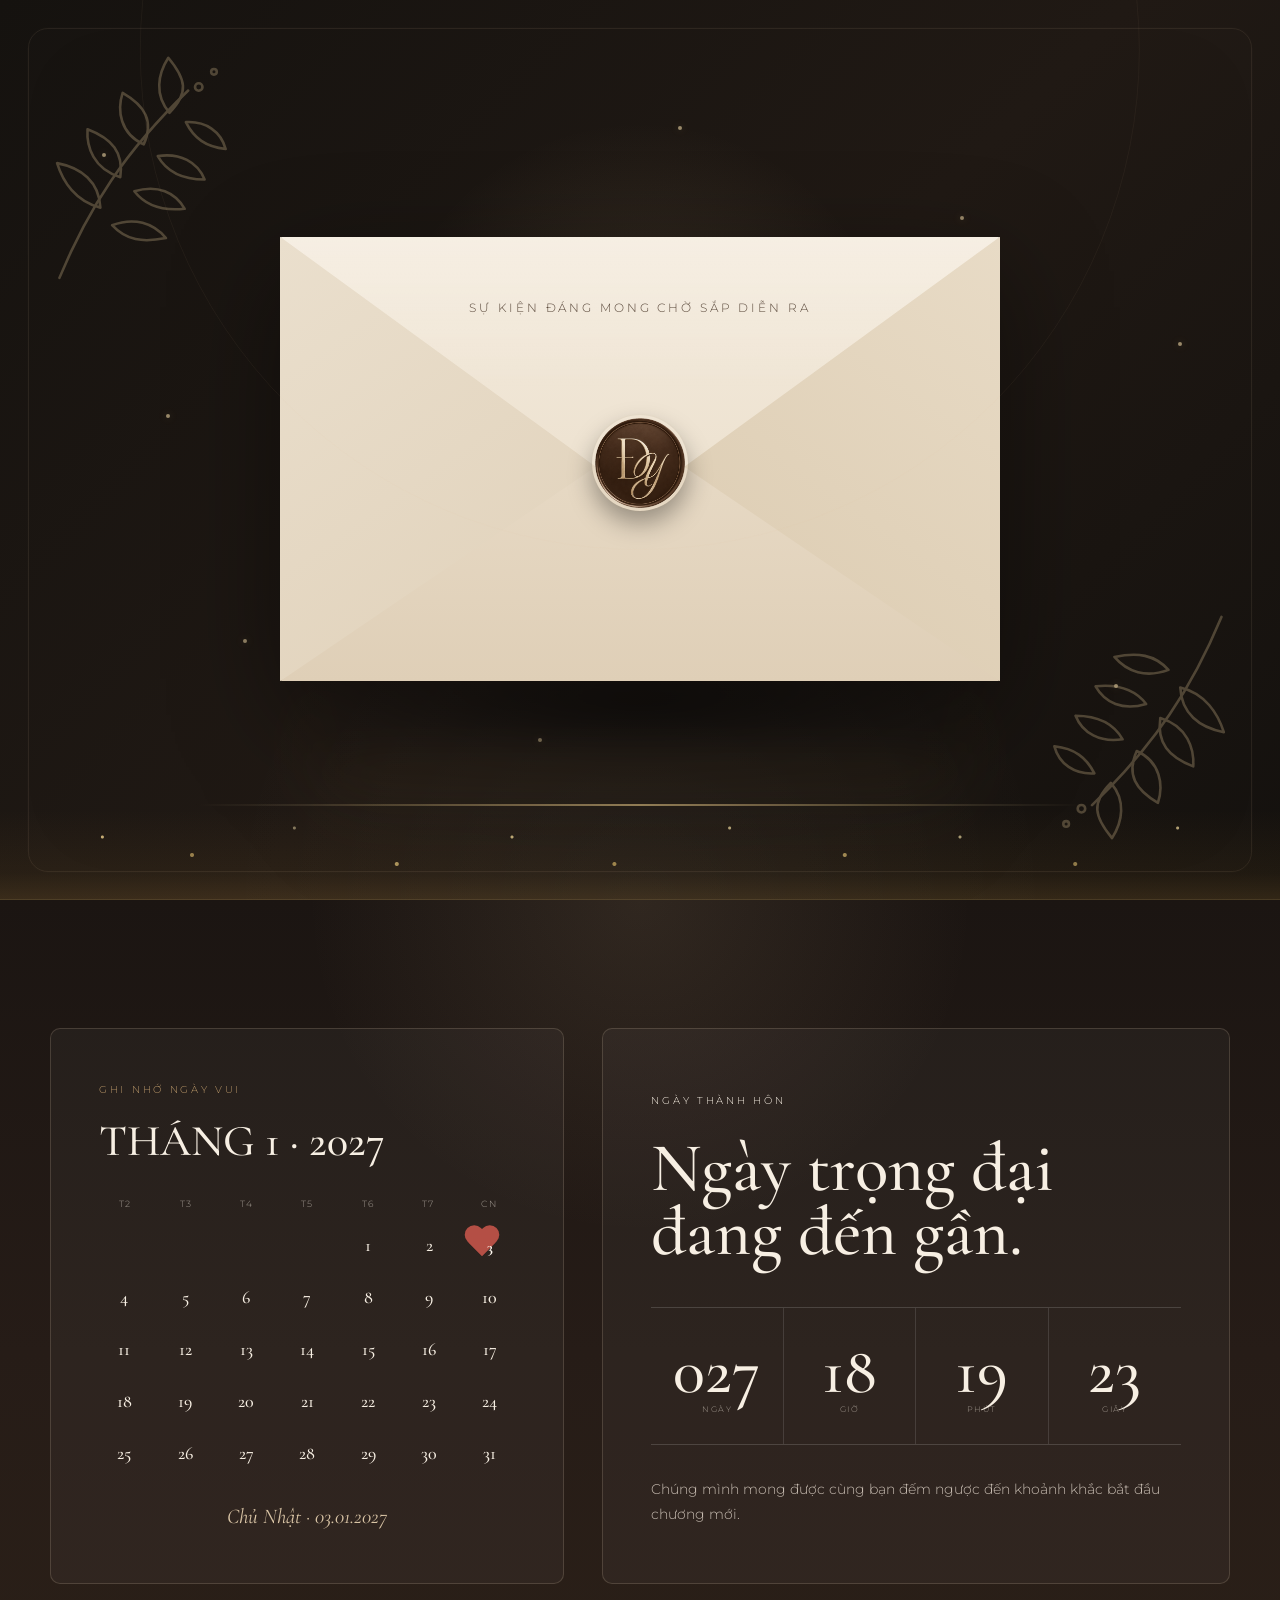
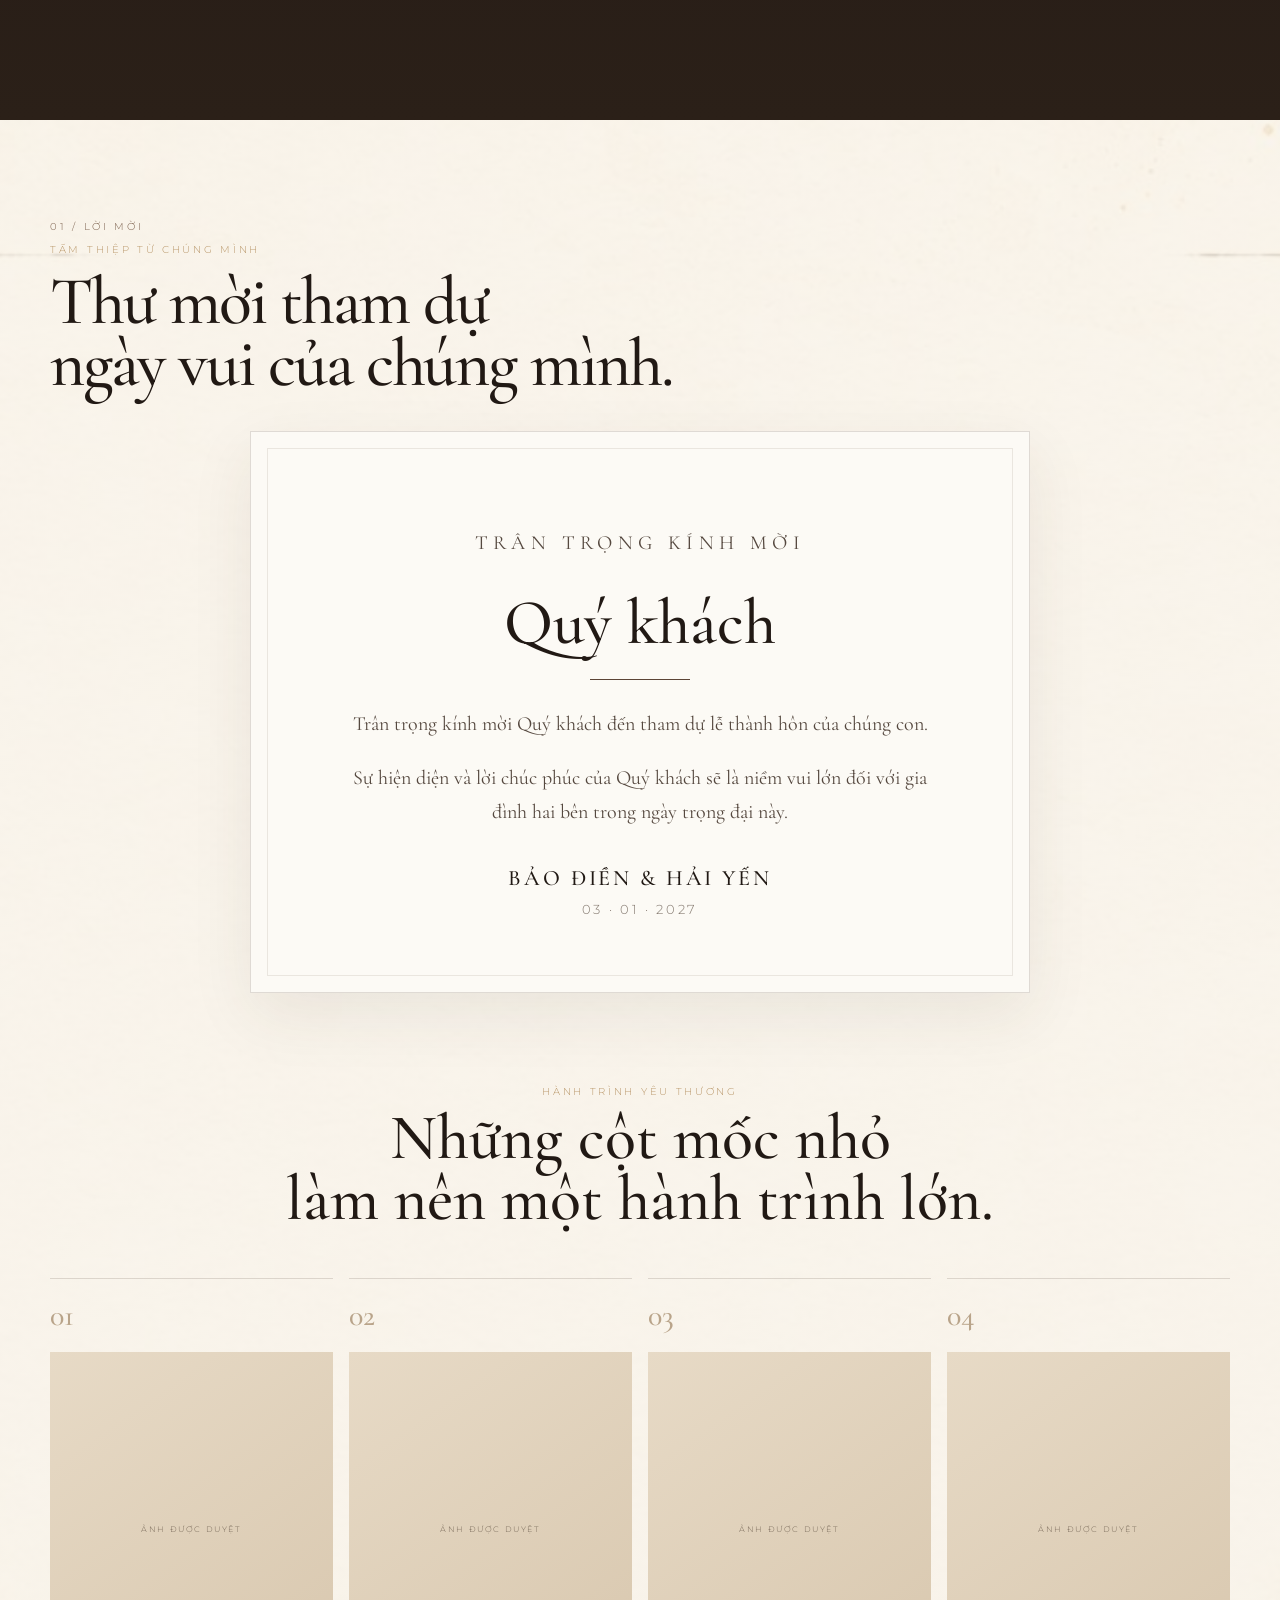
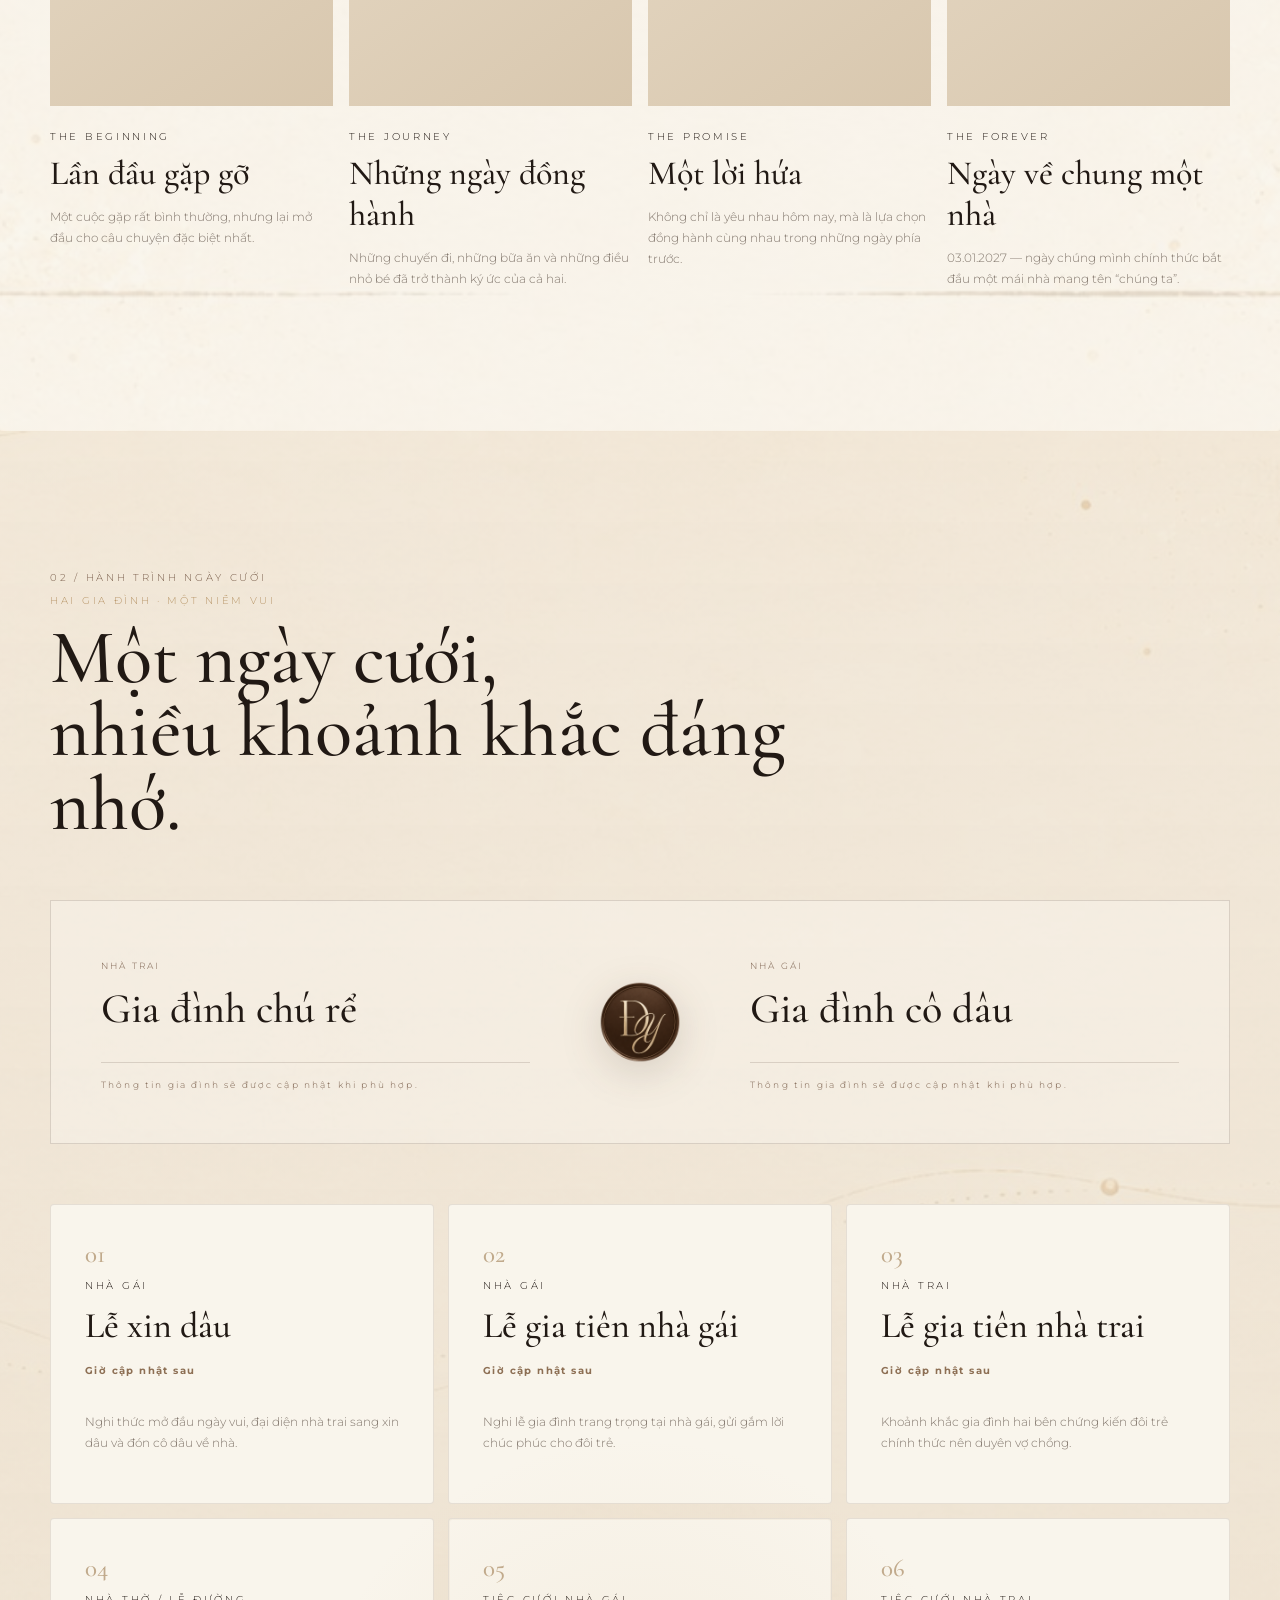
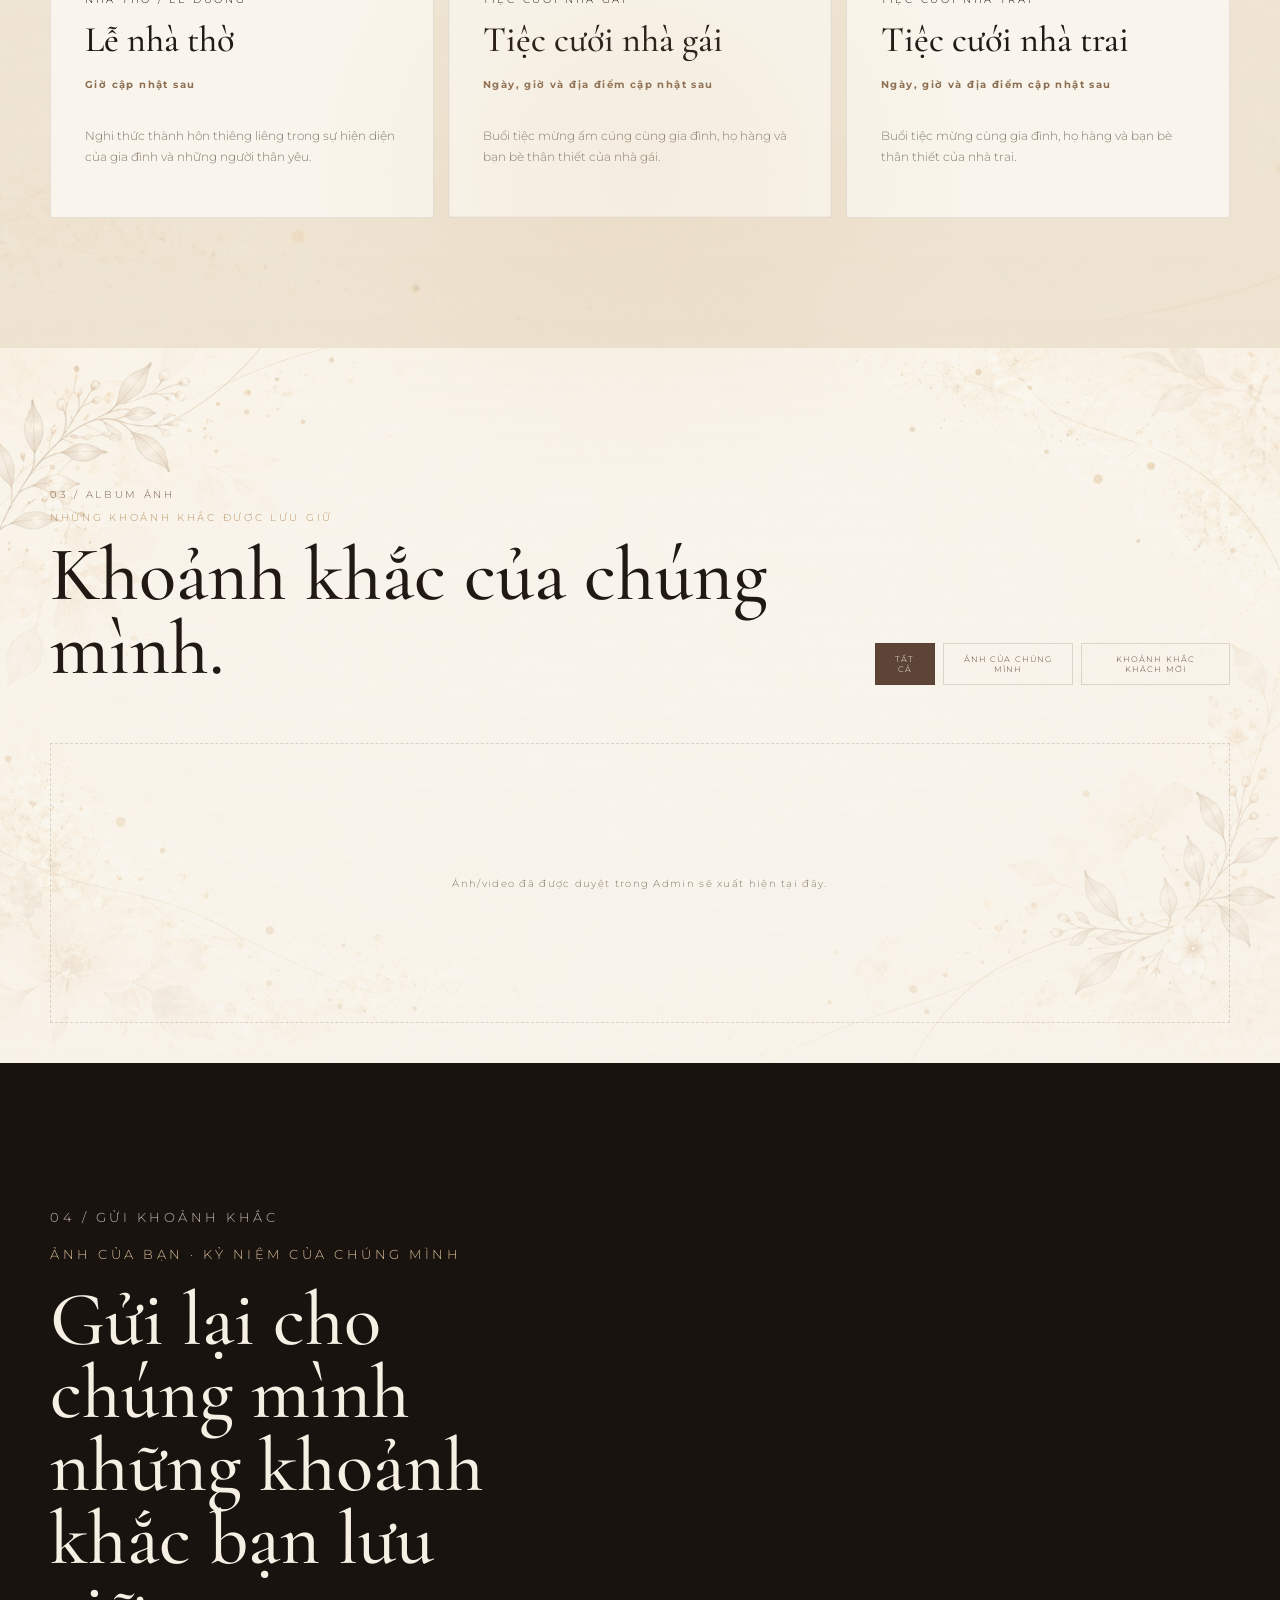
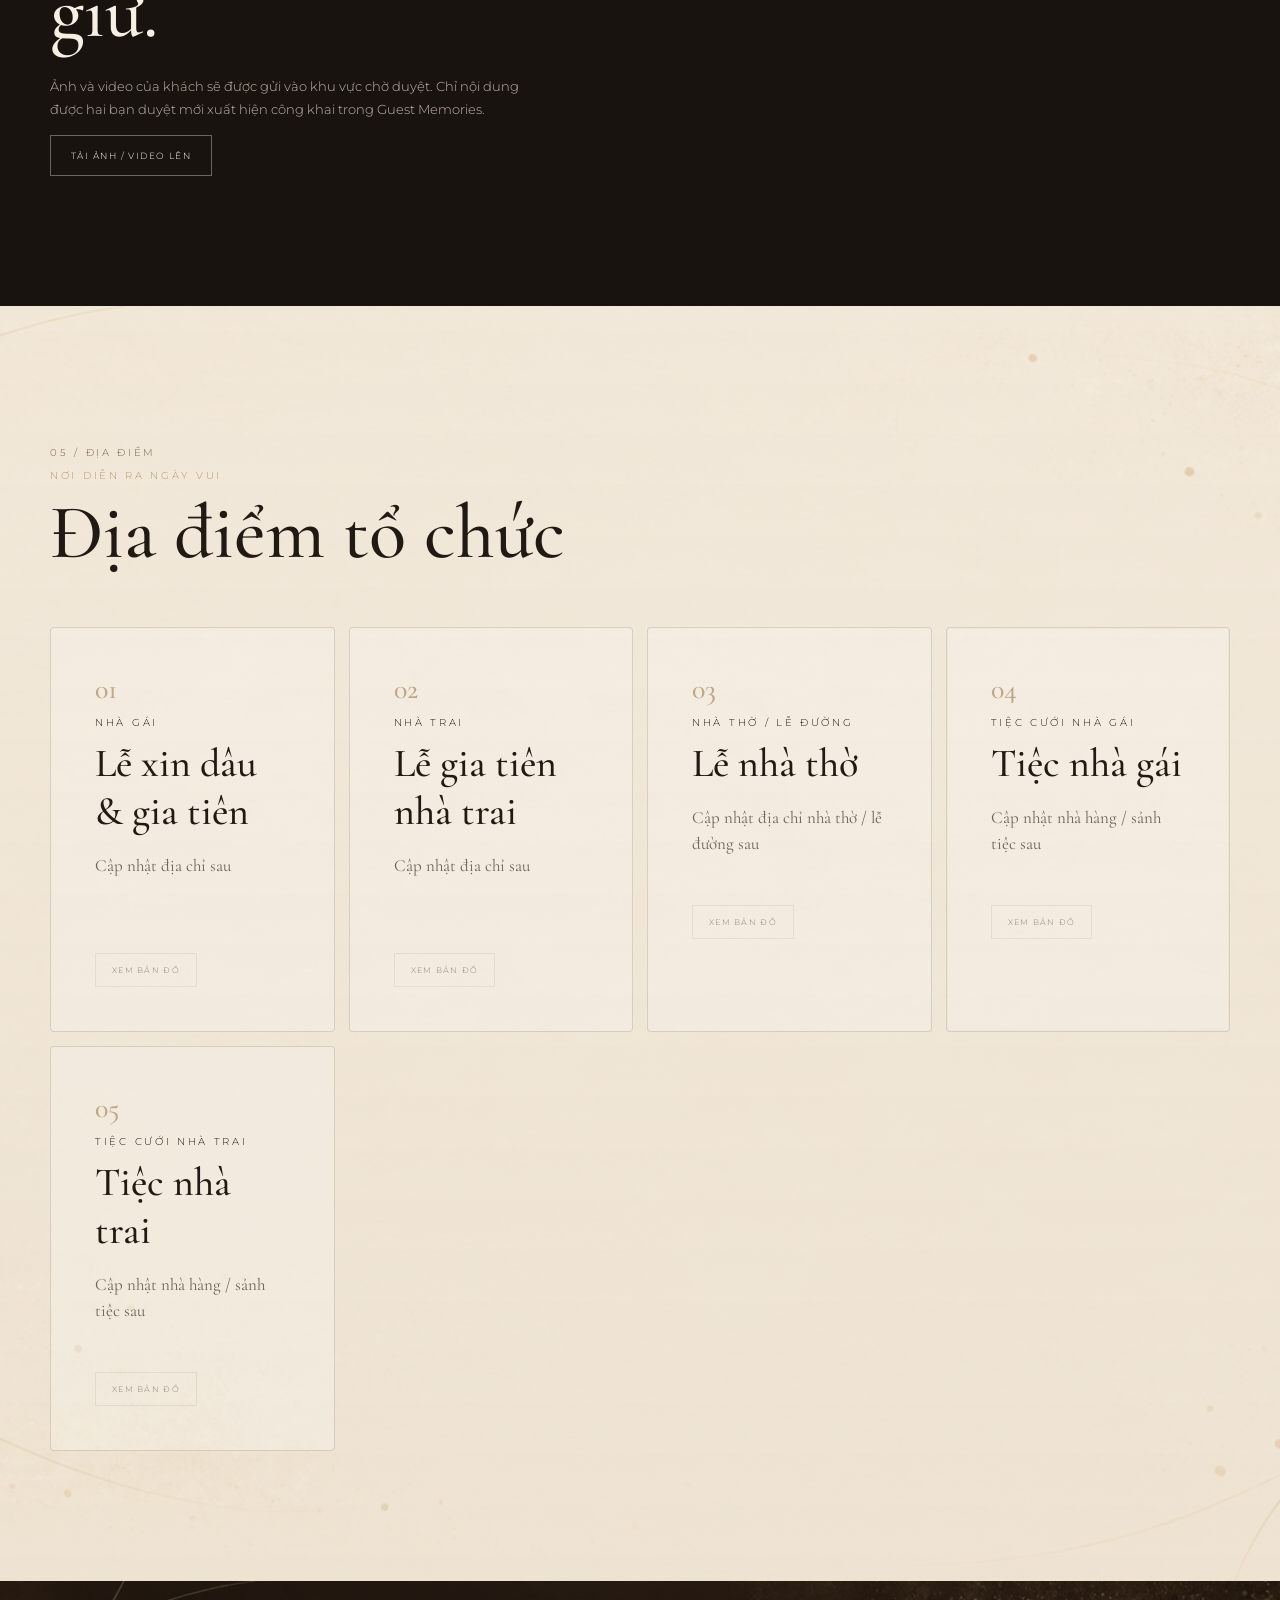
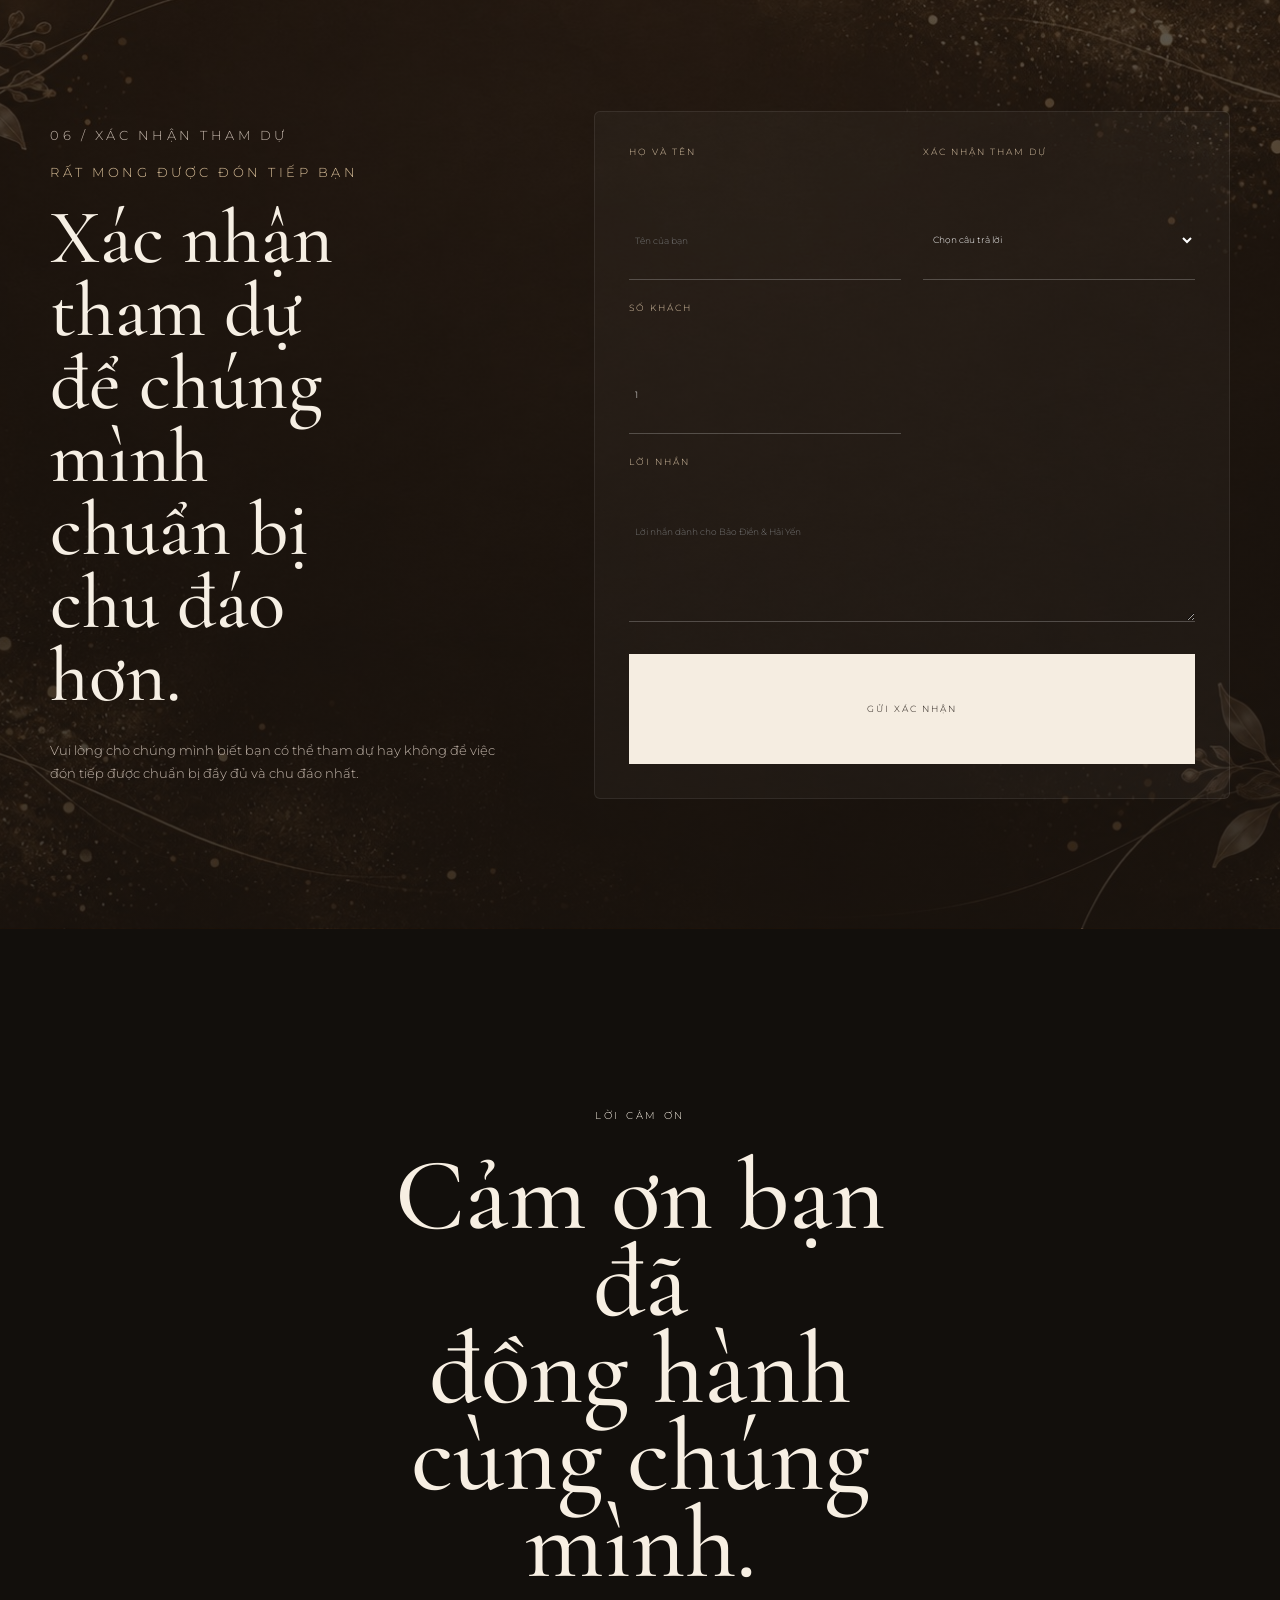
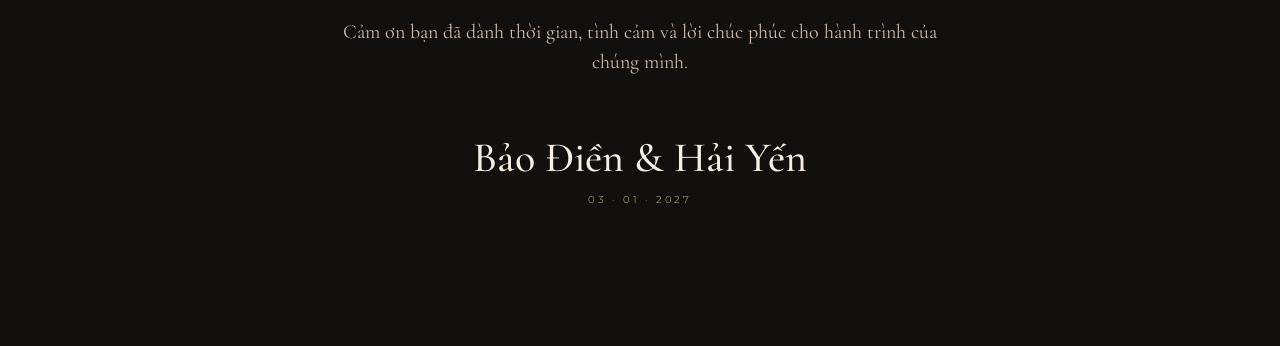
==== commit 2704c286: "Update index.html" ====
--- a/index.html
+++ b/index.html
@@ -349,7 +349,7 @@
   </div>
 
   <aside class="vow-caption" id="vowCaption" hidden aria-live="polite">
-    <p class="vow-caption__eyebrow">LỜI HỨA CỦA CHÚNG CON</p>
+    <p class="vow-caption__eyebrow">LỜI HỨA GỬI TRAO</p>
     <p class="vow-caption__text" id="vowCaptionText"></p>
   </aside>
 
@@ -429,7 +429,7 @@
       <p class="eyebrow">LỄ THÀNH HÔN</p>
       <h1><span>Bảo Điền</span><em>&amp;</em><span>Hải Yến</span></h1>
       <p class="hero-v10__date">03 · 01 · 2027</p>
-      <p class="hero-v10__quote">03.01.2027 · Ngày chúng con về chung một nhà.</p>
+      <p class="hero-v10__quote">  Ngày về chung một nhà.</p>
     </div>
     <a class="scroll-cue-v10" href="#countdown-section">LƯỚT XUỐNG <span>↓</span></a>
   </section>
@@ -481,8 +481,8 @@
         <p class="invitation-letter__eyebrow">TRÂN TRỌNG KÍNH MỜI</p>
         <h3>Quý khách</h3>
         <div class="invitation-letter__rule"></div>
-        <p>Chúng con trân trọng kính mời Quý khách đến tham dự lễ thành hôn của chúng con.</p>
-        <p>Sự hiện diện và lời chúc phúc của Quý khách sẽ là niềm vui lớn đối với gia đình hai bên và chúng con trong ngày trọng đại này.</p>
+        <p>Trân trọng kính mời Quý khách đến tham dự lễ thành hôn của chúng con.</p>
+        <p>Sự hiện diện và lời chúc phúc của Quý khách sẽ là niềm vui lớn đối với gia đình hai bên trong ngày trọng đại này.</p>
         <strong>BẢO ĐIỀN &amp; HẢI YẾN</strong>
         <small>03 · 01 · 2027</small>
       </div>
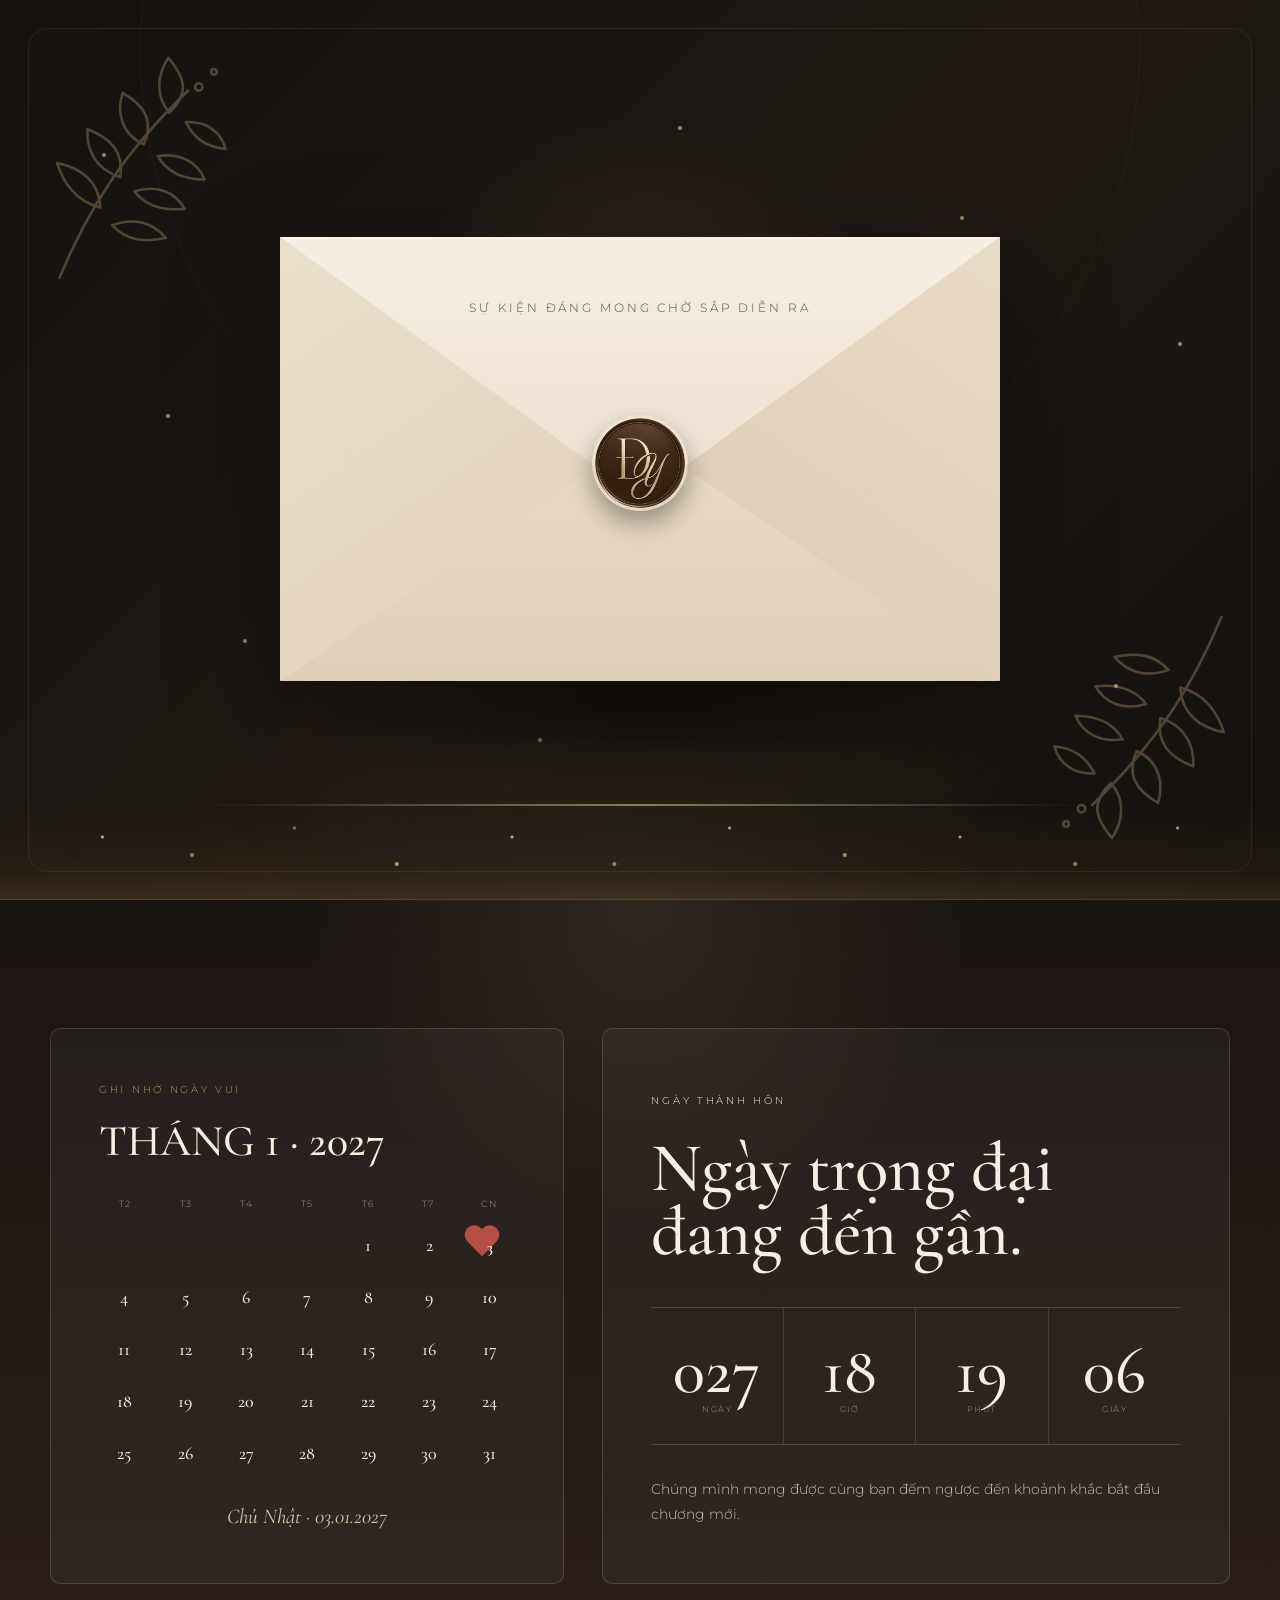
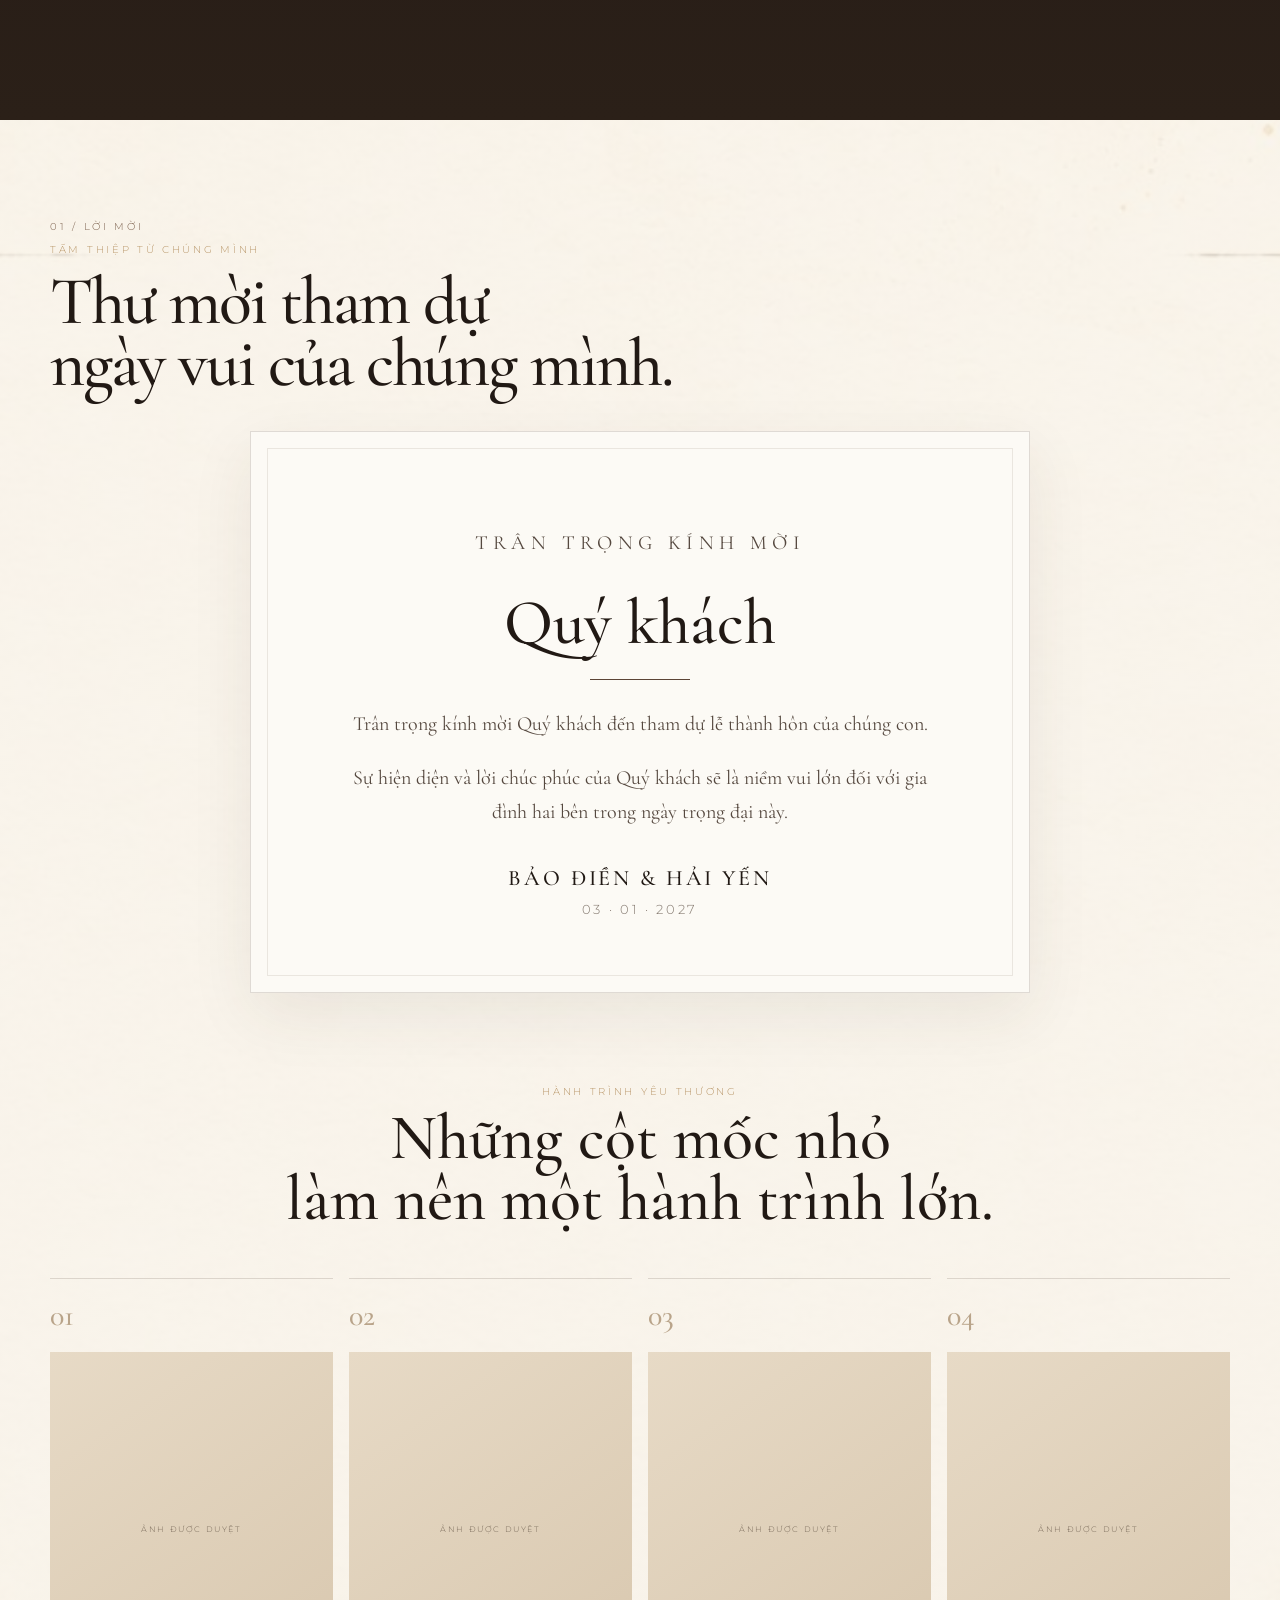
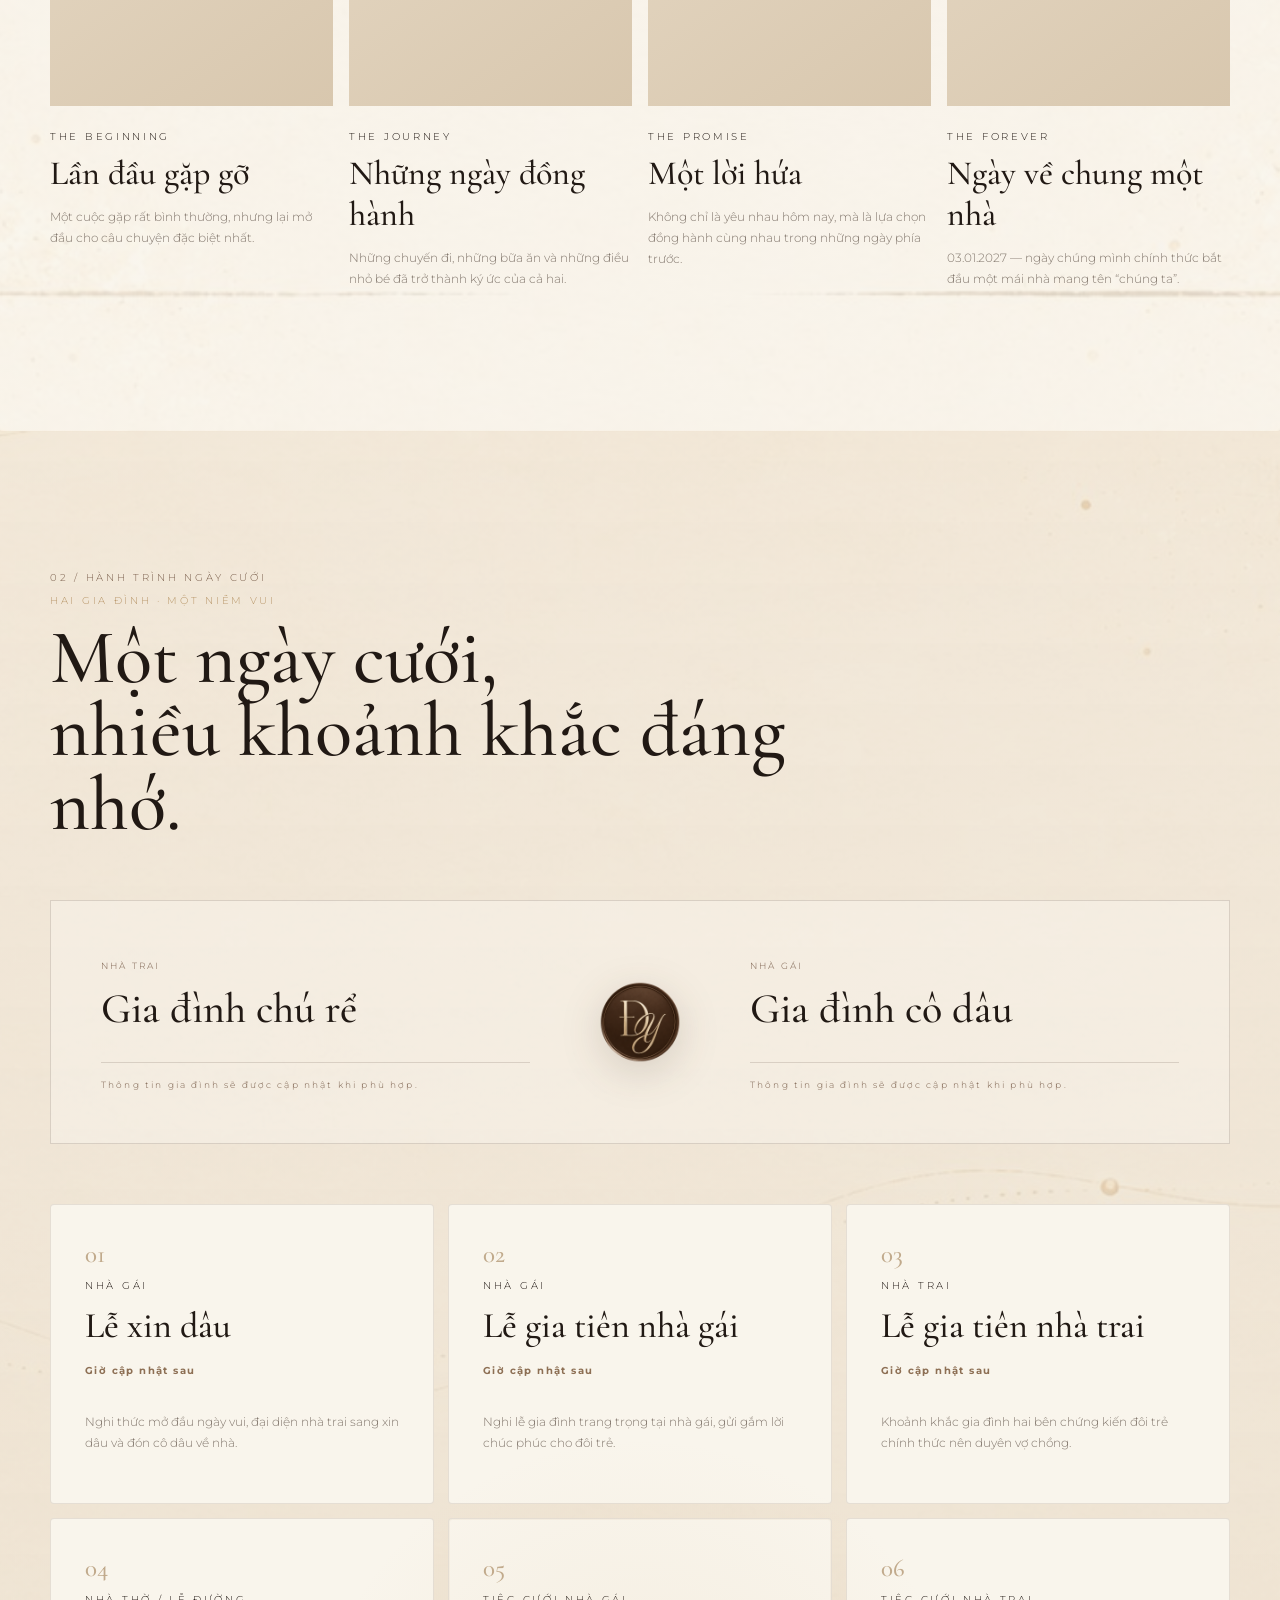
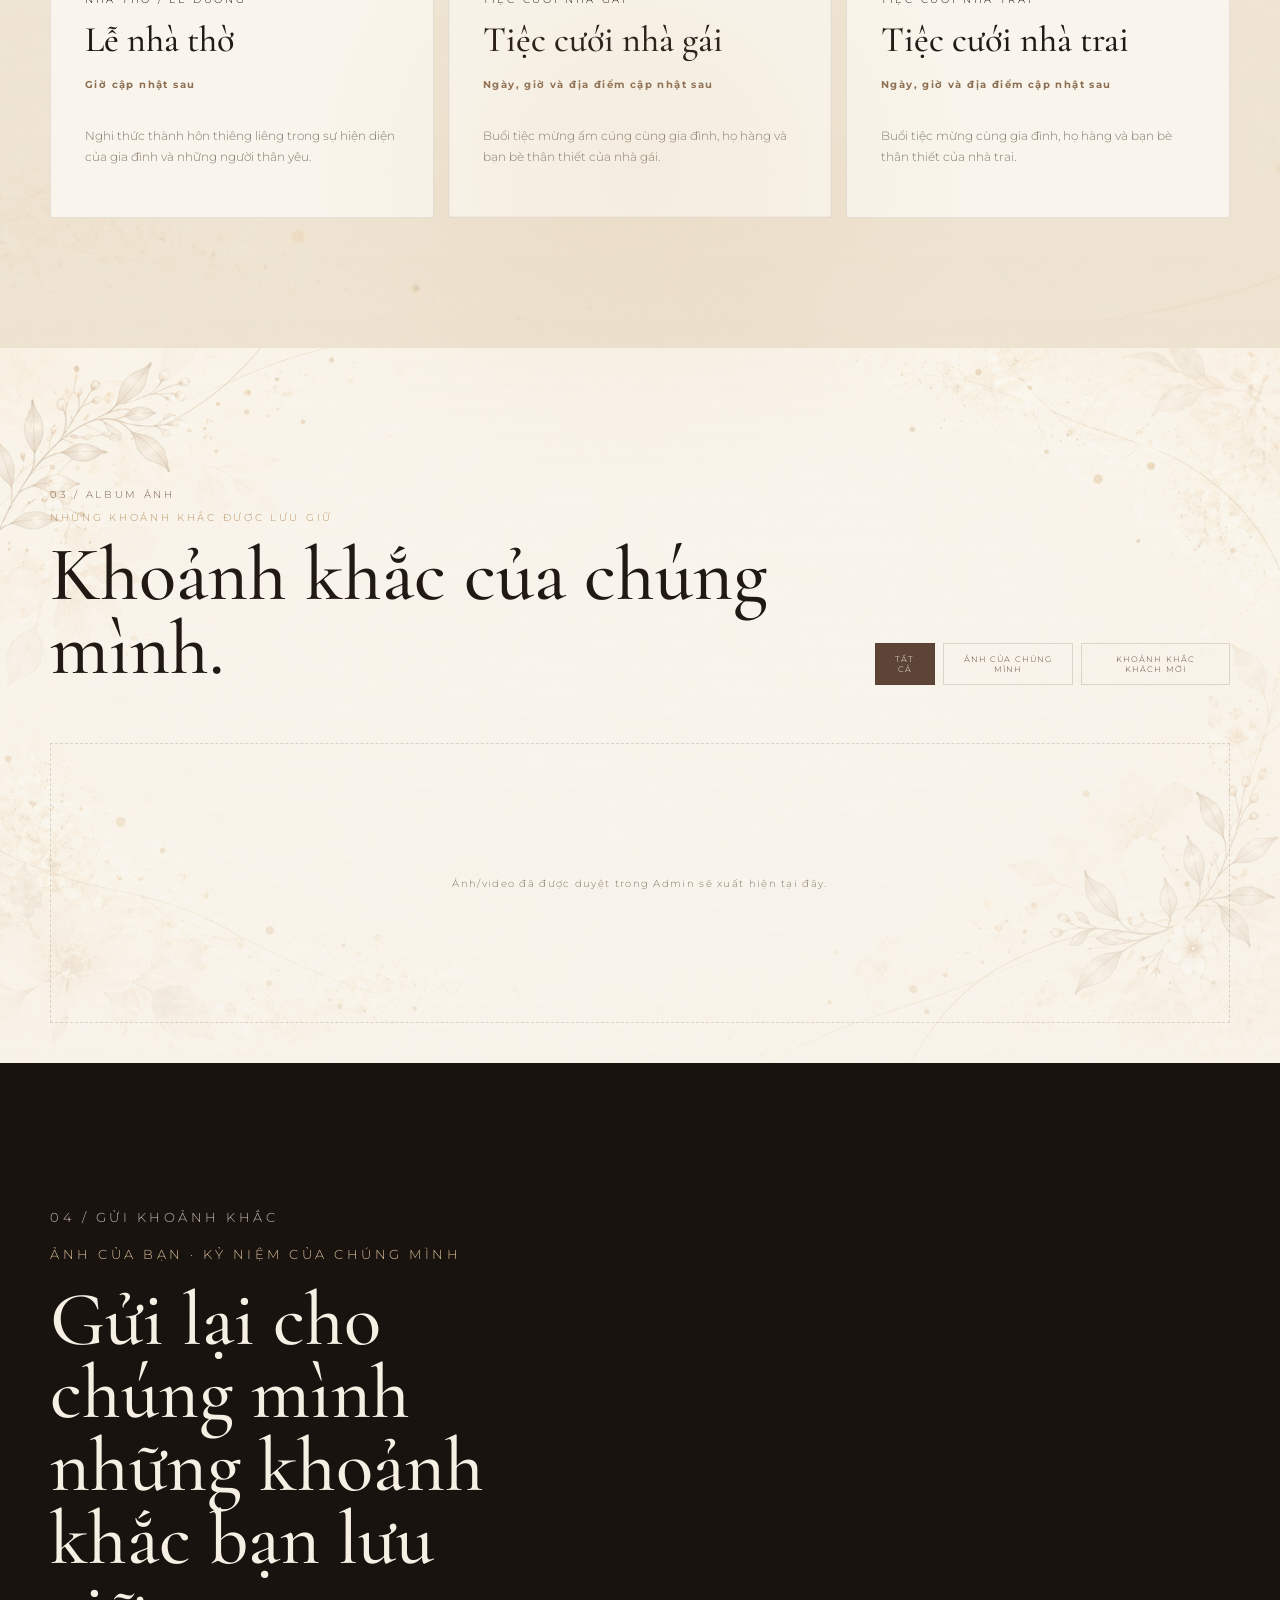
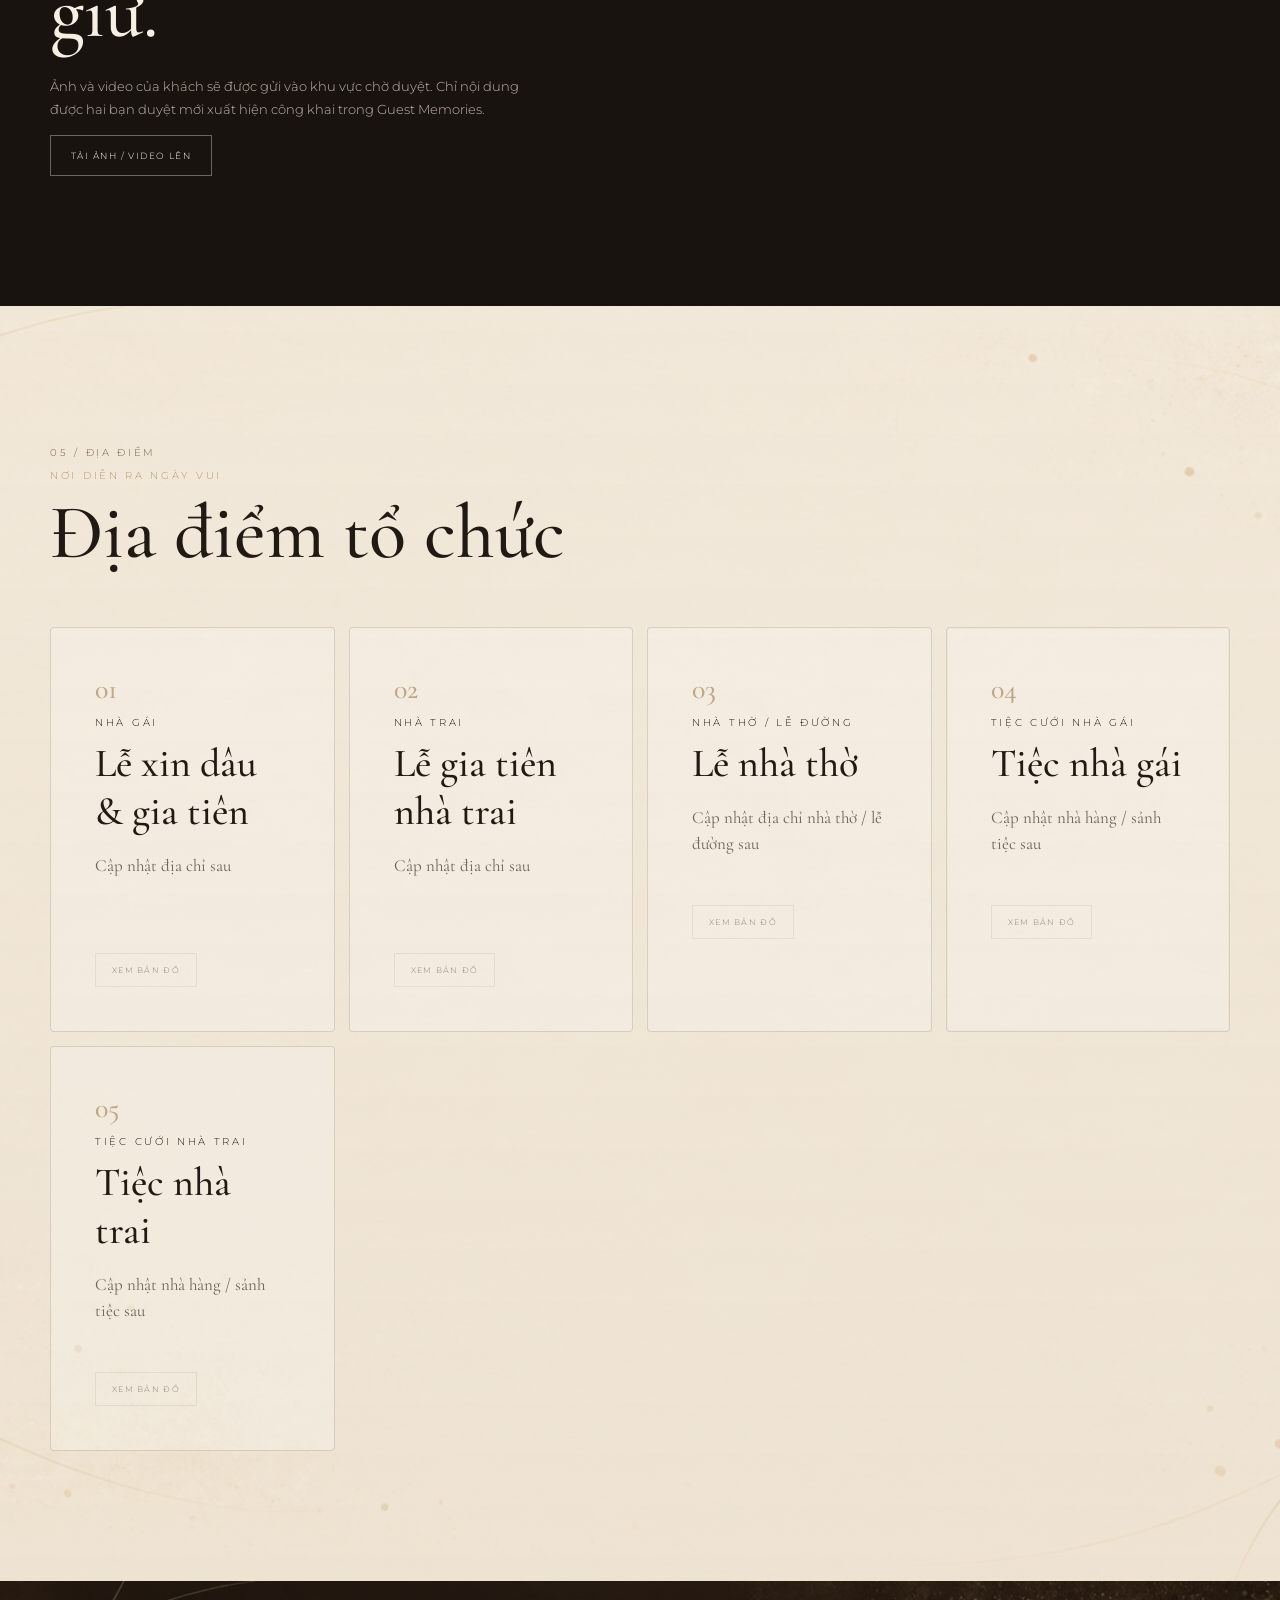
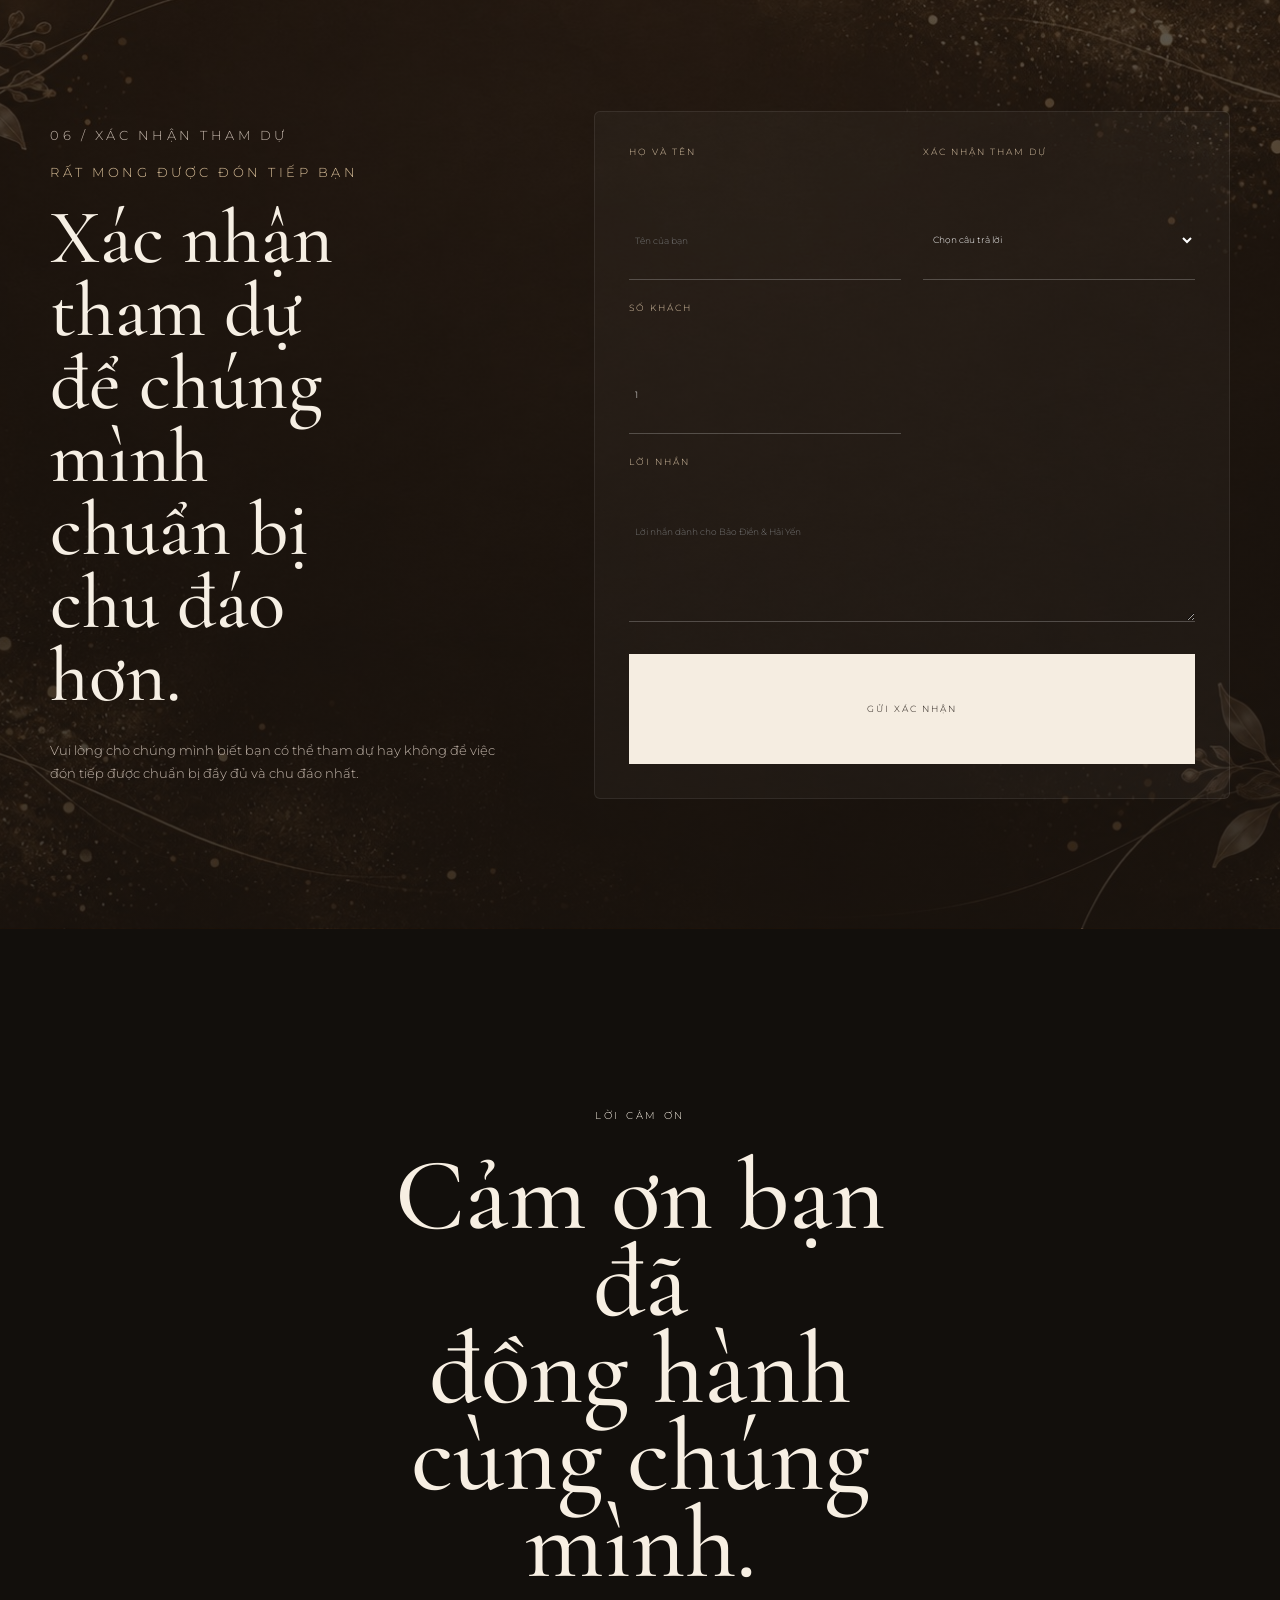
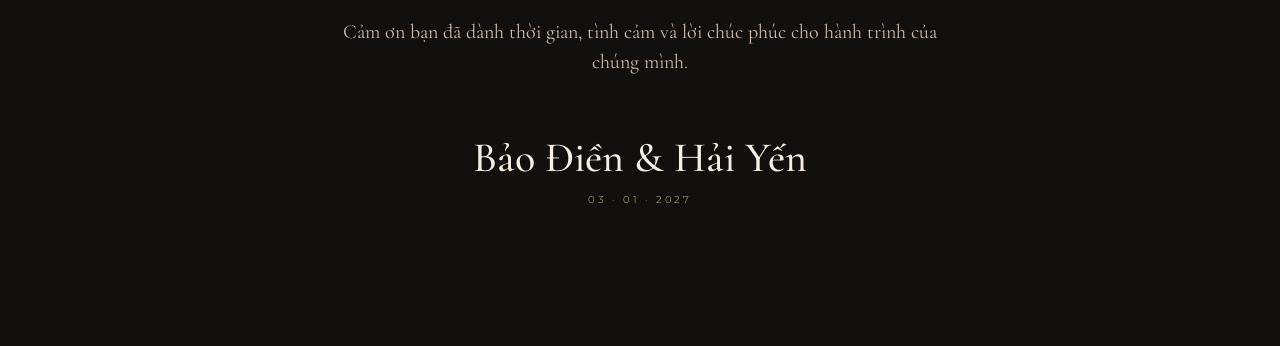
==== commit efe5e3f4: "Add files via upload" ====
--- a/index.html
+++ b/index.html
@@ -336,7 +336,7 @@
 </head>
 
 <body>
-  <!-- WEDDING_OPENING_VERSION: V11.9-DOVE-ASSET-SYNC -->
+  <!-- WEDDING_OPENING_VERSION: V11.10-DOVE-ANCHOR-SYMMETRY-USER-TEXT -->
 
   <div class="audio-control" id="audioControl" aria-label="Điều khiển âm thanh">
     <button class="audio-control__toggle" id="audioToggle" type="button" aria-label="Bật hoặc tắt âm thanh">
@@ -861,8 +861,11 @@
           };
         }
         function placeDove(dove, p){
+          /* p là tâm điểm đáp, không phải góc trái của ảnh chim. */
           dove.style.left = p.x + "px";
           dove.style.top = p.y + "px";
+          dove.style.marginLeft = -(dove.offsetWidth / 2) + "px";
+          dove.style.marginTop = -(dove.offsetHeight / 2) + "px";
         }
 
         function makeLiftThread(x, y, rotateDeg){
@@ -883,18 +886,19 @@
           var leftDove = makeDove("is-flying");
           var rightDove = makeDove("is-flying");
 
-          var leftTarget = pointForCard(.13,.08);
-          var rightTarget = pointForCard(.87,.08);
+          /* Hai tâm điểm đáp đối xứng tuyệt đối qua trục giữa lá thư. */
+          var leftTarget = pointForCard(.115,.105);
+          var rightTarget = pointForCard(.885,.105);
 
           placeDove(leftDove, leftTarget);
           placeDove(rightDove, rightTarget);
 
           animate(leftDove,[
-            {opacity:0,transform:"translate(-44vw,-46vh) rotate(-11deg) scale(.62)"},
+            {opacity:0,transform:"translate(-43vw,-44vh) rotate(-10deg) scale(.60)"},
             {opacity:1,offset:.18},
-            {opacity:1,transform:"translate(-10vw,-8vh) rotate(2deg) scale(.86)",offset:.70},
-            {opacity:.94,transform:"translate(-3vw,-2vh) rotate(4deg) scale(.90)",offset:.90},
-            {opacity:0,transform:"translate(-1vw,0) rotate(5deg) scale(.86)"}
+            {opacity:1,transform:"translate(-8vw,-7vh) rotate(1deg) scale(.84)",offset:.70},
+            {opacity:.95,transform:"translate(-18px,-8px) rotate(3deg) scale(.88)",offset:.91},
+            {opacity:0,transform:"translate(-12px,-4px) rotate(4deg) scale(.86)"}
           ],{
             duration:4100,
             easing:"cubic-bezier(.18,.68,.2,1)",
@@ -902,11 +906,11 @@
           });
 
           animate(rightDove,[
-            {opacity:0,transform:"translate(44vw,-46vh) rotate(11deg) scale(.62) scaleX(-1)"},
+            {opacity:0,transform:"translate(43vw,-44vh) rotate(10deg) scale(.60) scaleX(-1)"},
             {opacity:1,offset:.18},
-            {opacity:1,transform:"translate(10vw,-8vh) rotate(-2deg) scale(.86) scaleX(-1)",offset:.70},
-            {opacity:.94,transform:"translate(3vw,-2vh) rotate(-4deg) scale(.90) scaleX(-1)",offset:.90},
-            {opacity:0,transform:"translate(1vw,0) rotate(-5deg) scale(.86) scaleX(-1)"}
+            {opacity:1,transform:"translate(8vw,-7vh) rotate(-1deg) scale(.84) scaleX(-1)",offset:.70},
+            {opacity:.95,transform:"translate(18px,-8px) rotate(-3deg) scale(.88) scaleX(-1)",offset:.91},
+            {opacity:0,transform:"translate(12px,-4px) rotate(-4deg) scale(.86) scaleX(-1)"}
           ],{
             duration:4100,
             easing:"cubic-bezier(.18,.68,.2,1)",
@@ -920,12 +924,12 @@
         }
 
         function createLiftDoves(){
-          /* Bốn chim cân đối đúng bốn góc của lá thư. */
+          /* 4 điểm neo đối xứng tuyệt đối. */
           var groups = [
-            {x:.055,y:.085,flip:false,dx:-78,dy:-58,threadRot:-12},
-            {x:.945,y:.085,flip:true, dx:-10,dy:-58,threadRot:12},
-            {x:.055,y:.865,flip:false,dx:-78,dy:-8, threadRot:-7},
-            {x:.945,y:.865,flip:true, dx:-10,dy:-8, threadRot:7}
+            {x:.065,y:.105,flip:false,dx:-52,dy:-50,threadRot:-11},
+            {x:.935,y:.105,flip:true, dx: 52,dy:-50,threadRot: 11},
+            {x:.065,y:.855,flip:false,dx:-52,dy:  8,threadRot: -7},
+            {x:.935,y:.855,flip:true, dx: 52,dy:  8,threadRot:  7}
           ];
 
           var birds = [];
@@ -944,7 +948,7 @@
             animate(d,[
               {
                 opacity:0,
-                transform:"translate("+(item.flip?150:-150)+"px,"+(item.y>.5?64:86)+"px) scale(.54)"+flip
+                transform:"translate("+(item.flip?148:-148)+"px,"+(item.y>.5?62:82)+"px) scale(.54)"+flip
               },
               {opacity:.95,offset:.34},
               {opacity:1,transform:finalTransform}
@@ -954,11 +958,8 @@
               fill:"forwards"
             });
 
-            var anchorX =
-              cardRect.left - openRect.left + cardRect.width * item.x;
-            var anchorY =
-              cardRect.top - openRect.top + cardRect.height * item.y;
-
+            var anchorX = cardRect.left - openRect.left + cardRect.width * item.x;
+            var anchorY = cardRect.top - openRect.top + cardRect.height * item.y;
             var thread = makeLiftThread(anchorX, anchorY, item.threadRot);
 
             birds.push({
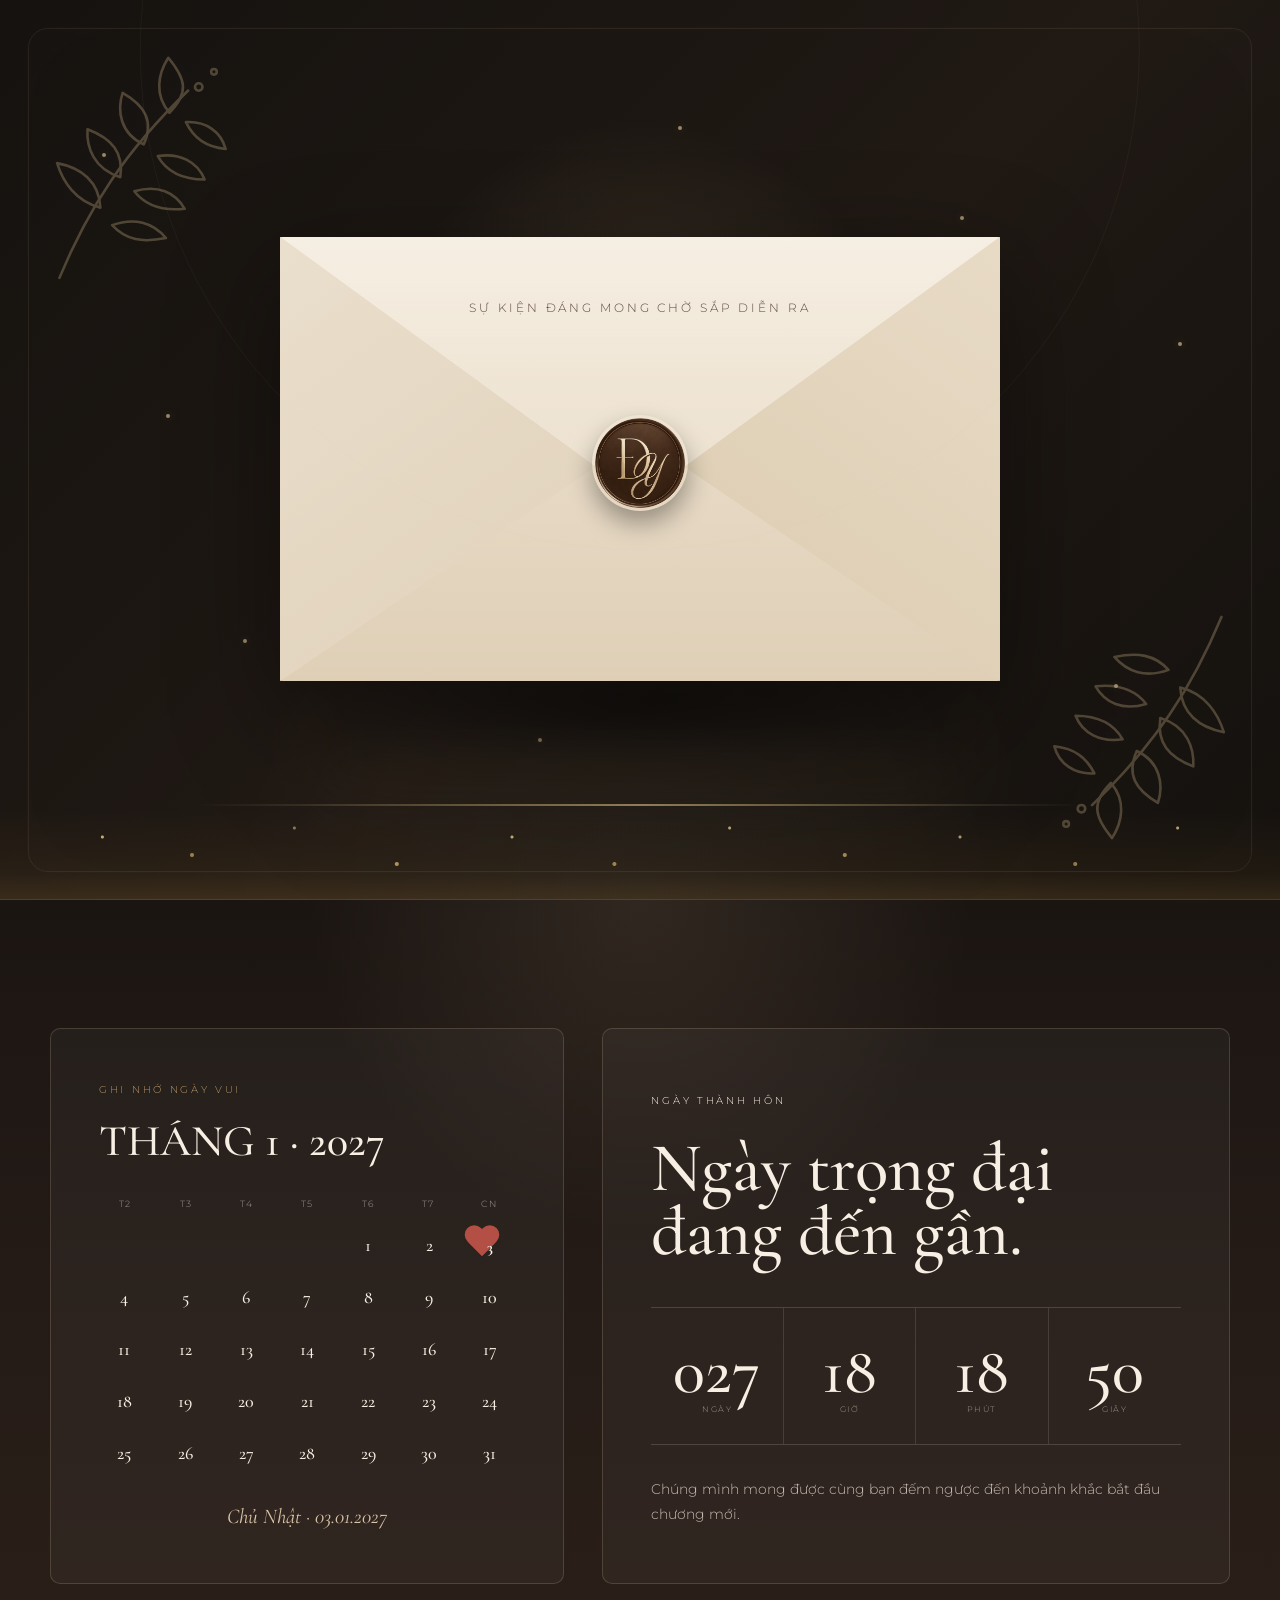
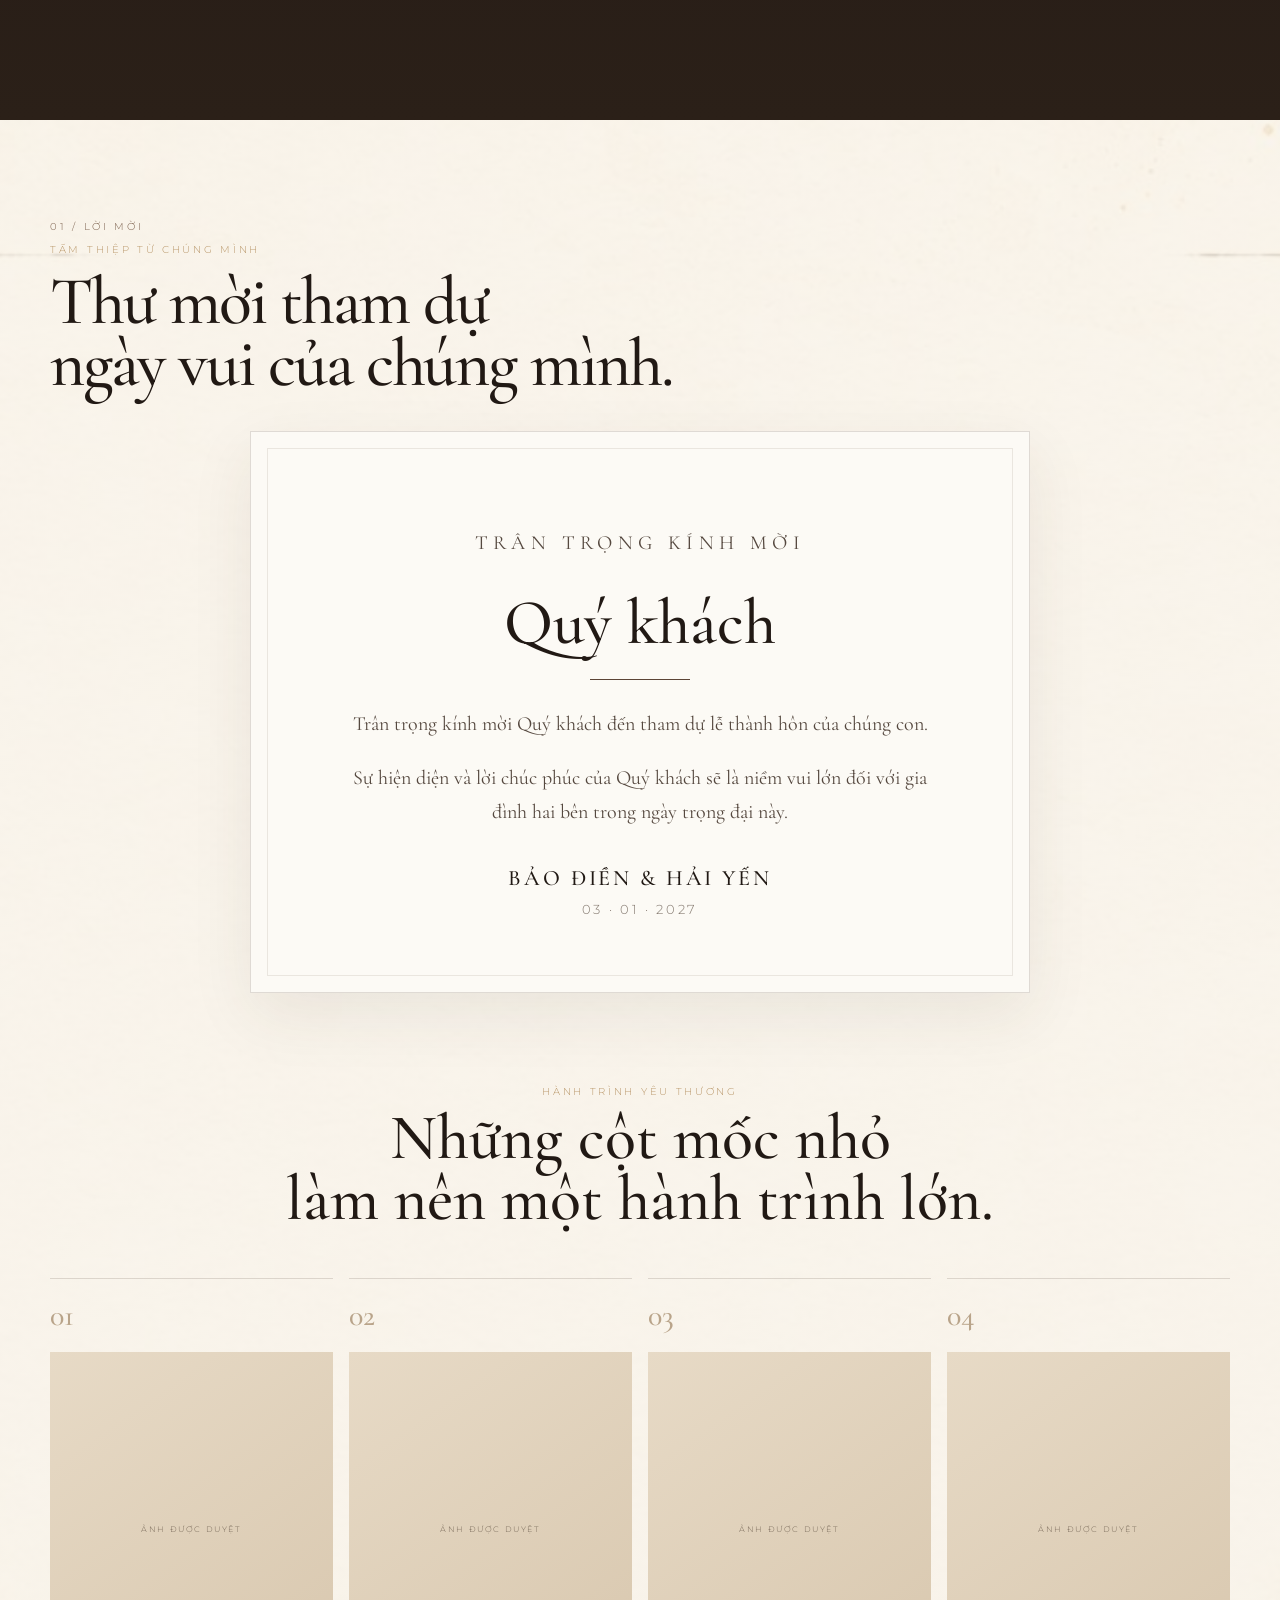
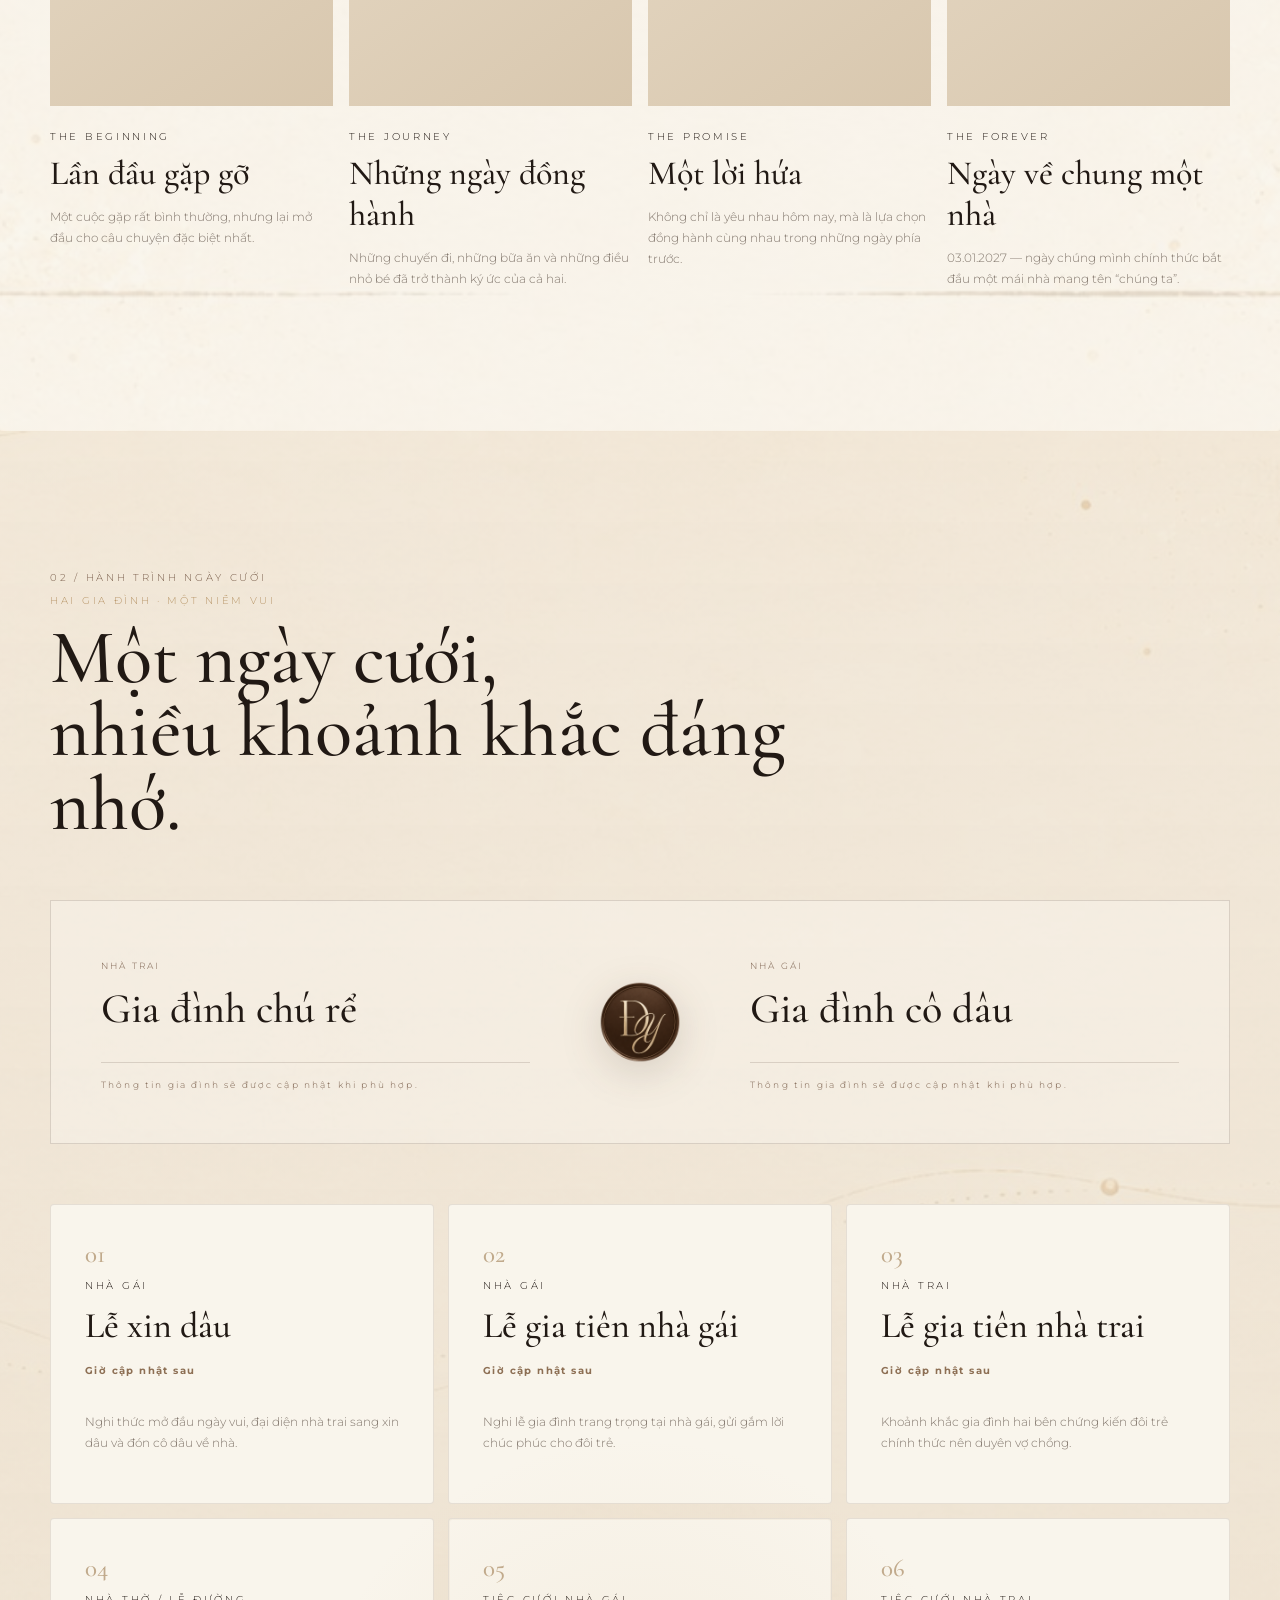
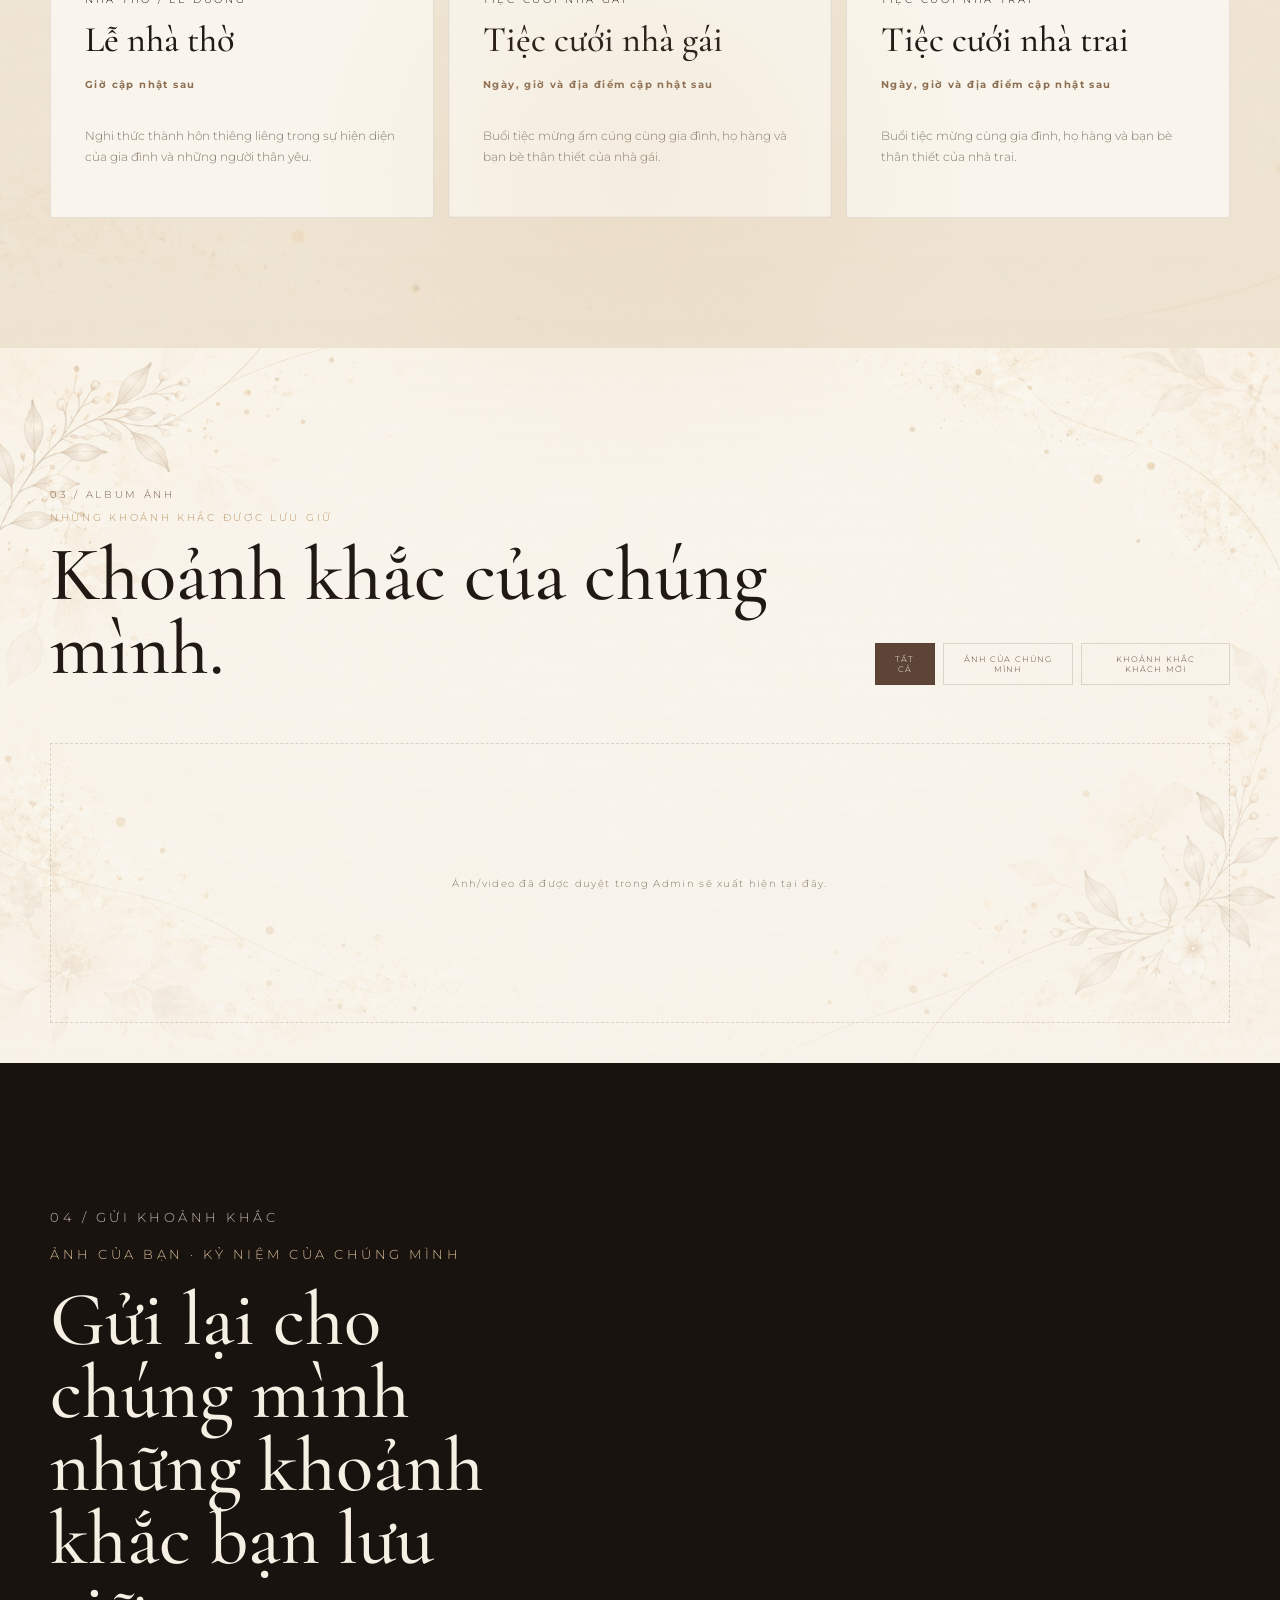
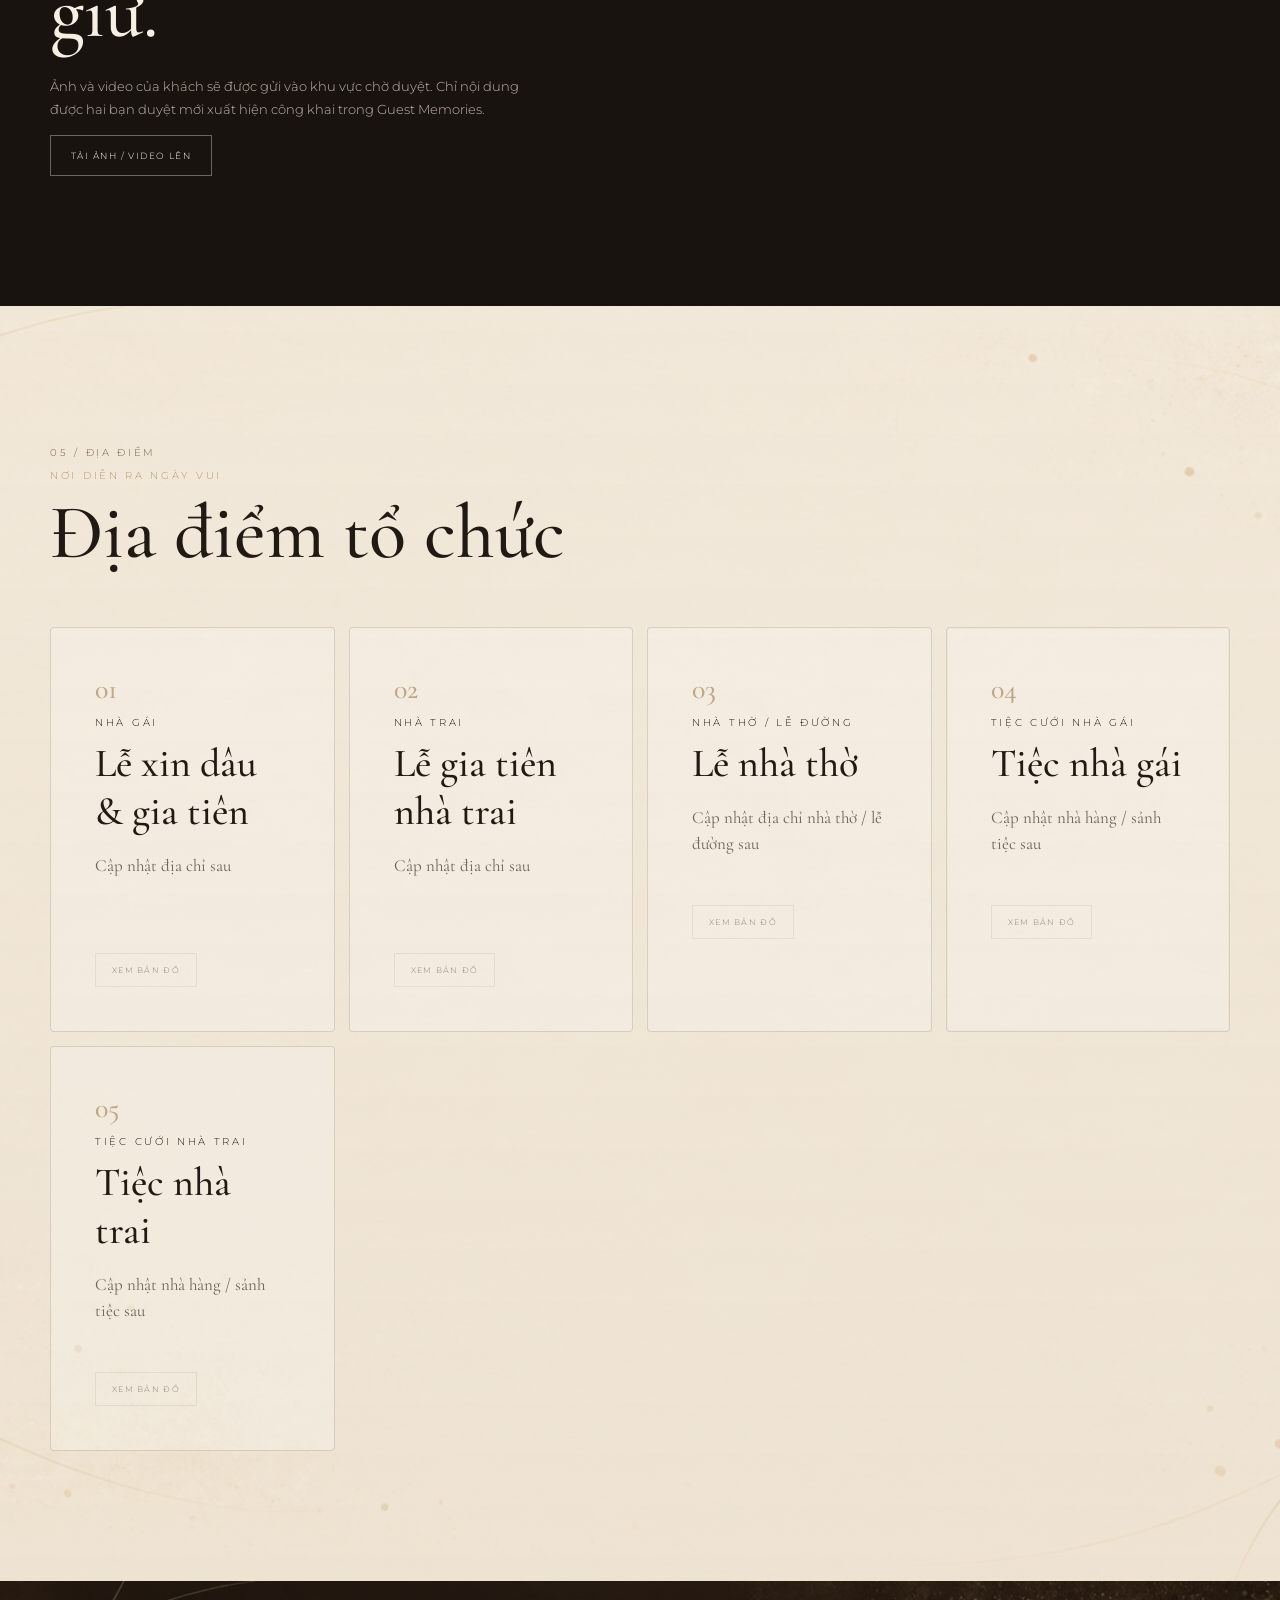
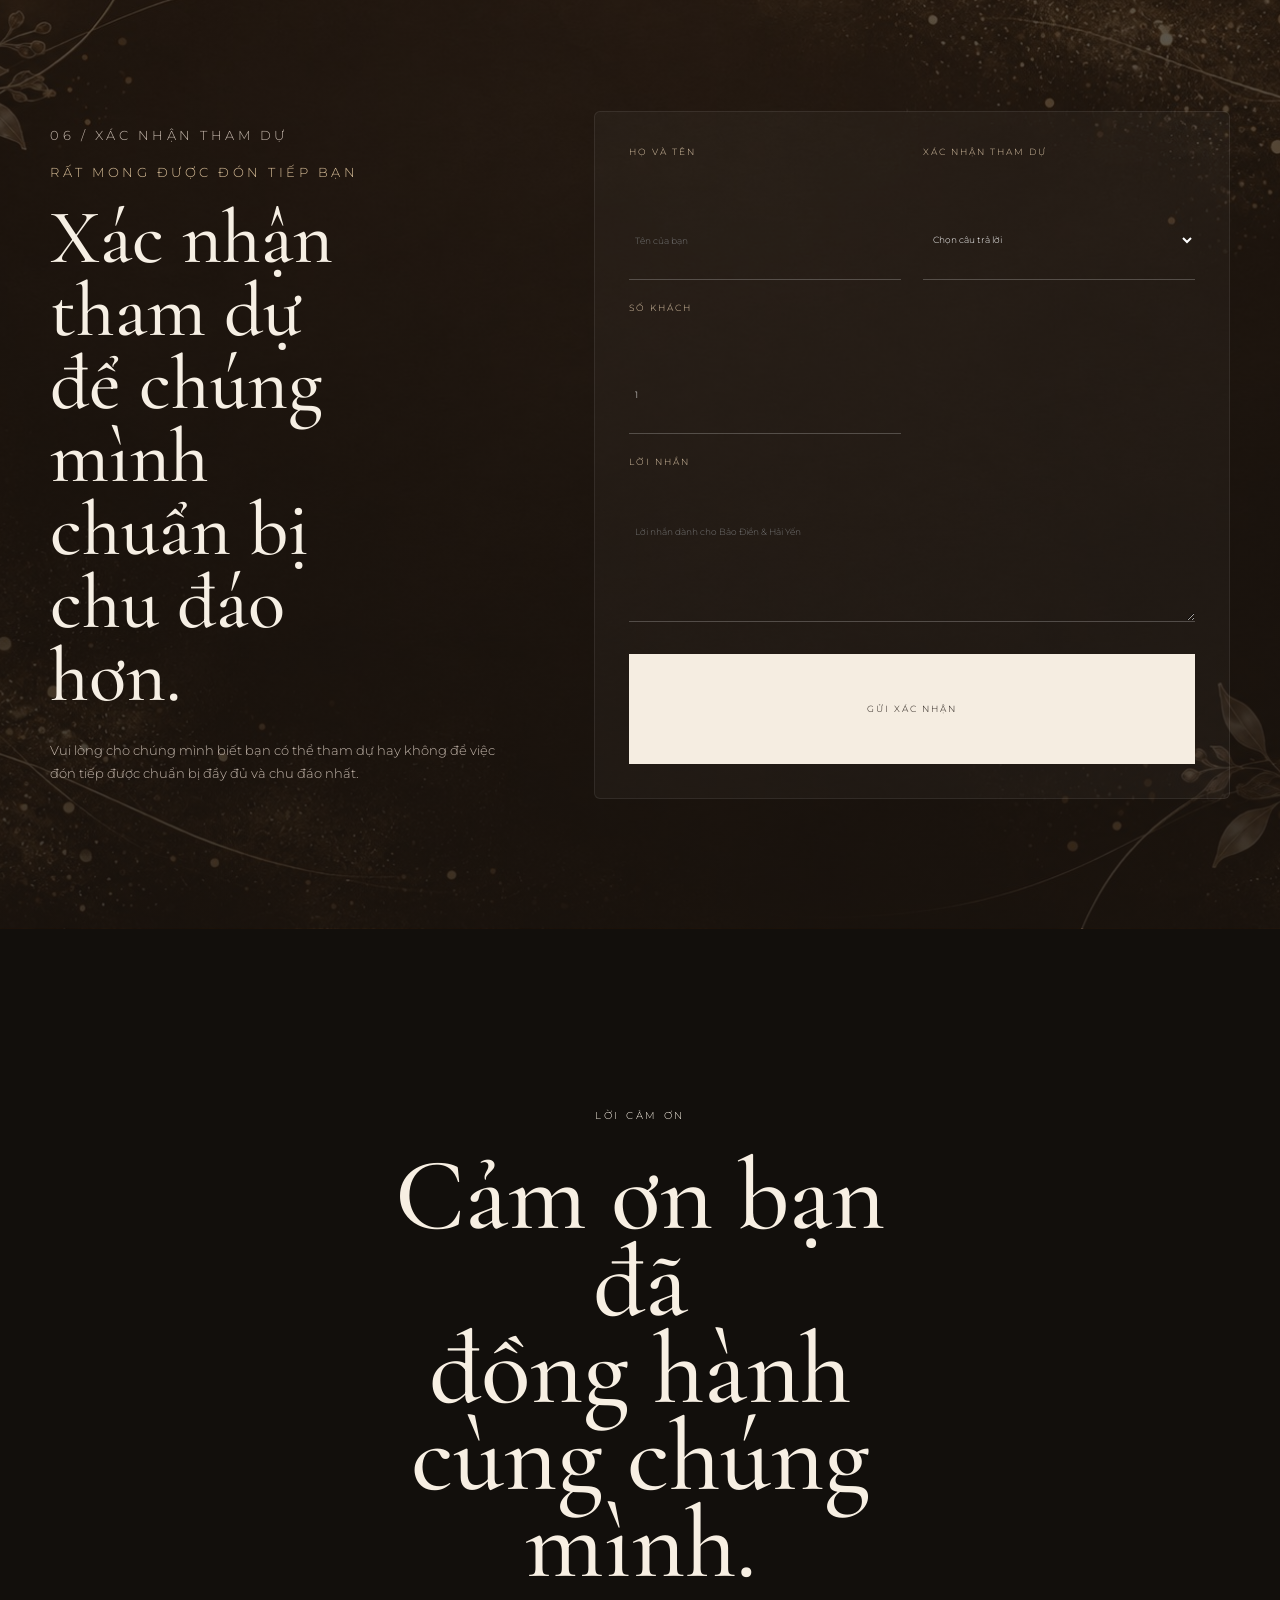
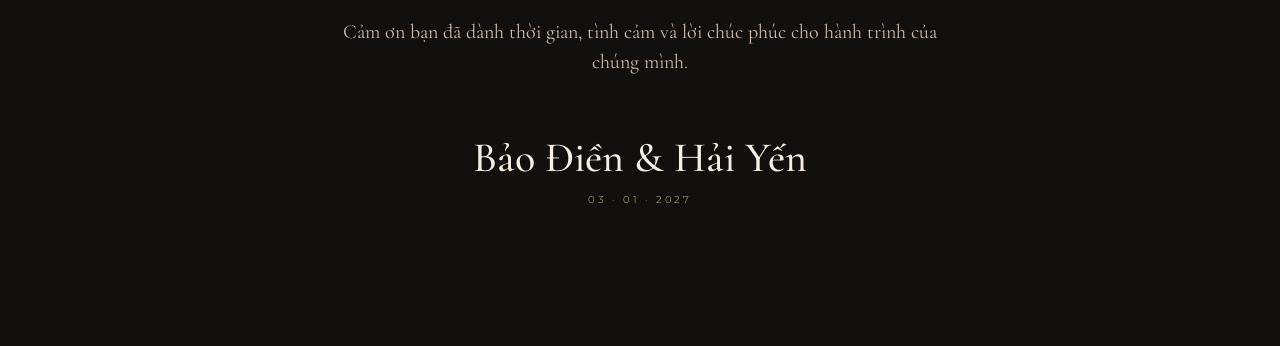
==== commit e0be39e5: "Add files via upload" ====
--- a/index.html
+++ b/index.html
@@ -295,6 +295,14 @@
     transition:opacity .32s ease,transform .32s ease;
   }
   .opening-lyric-card__text.swap{opacity:0;transform:translateY(7px)}
+  .opening-lyric-card__text{
+    text-wrap:balance;
+  }
+  .opening-lyric-card__text.is-long{
+    font-size:clamp(17px,1.42vw,23px);
+    line-height:1.34;
+  }
+
   .opening-lyric-card__rule{width:46px;height:1px;margin-top:15px;background:rgba(219,187,137,.5)}
 
   .wedding-opening__tear{
@@ -336,7 +344,7 @@
 </head>
 
 <body>
-  <!-- WEDDING_OPENING_VERSION: V11.10-DOVE-ANCHOR-SYMMETRY-USER-TEXT -->
+  <!-- WEDDING_OPENING_VERSION: V11.12-OPENING-NOTE-SEQUENCE -->
 
   <div class="audio-control" id="audioControl" aria-label="Điều khiển âm thanh">
     <button class="audio-control__toggle" id="audioToggle" type="button" aria-label="Bật hoặc tắt âm thanh">
@@ -380,7 +388,11 @@
       <p class="opening-lyric-card__kicker">LỜI NHẮN</p>
       <!-- OPENING_NOTE_START -->
       <!-- Sau này chỉ cần điền nội dung vào giữa thẻ <p> bên dưới. -->
-      <p class="opening-lyric-card__text" id="openingLyricText"></p>
+      <p class="opening-lyric-card__text" id="openingLyricText"
+         data-note-1="Chiếc áo cưới, suy cho cùng, chưa bao giờ chỉ là một bộ trang phục đẹp."
+         data-note-2="Bởi vẻ đẹp bên ngoài chỉ làm lung linh một khoảnh khắc, còn điều ẩn chứa bên trong mới đi cùng ta suốt một đời."
+         data-note-3="Nó là cột mốc đánh dấu khoảnh khắc một người thực sự sẵn sàng: sẵn sàng mở rộng lòng mình, sẵn sàng học cách yêu thương và gánh vác hạnh phúc của người kia."
+         data-note-4="Để từ ngày hôm ấy, dù chặng đường phía trước có ra sao, vẫn nguyện dắt tay nhau đi đến tận cùng tháng năm."></p>
       <!-- OPENING_NOTE_END -->
       <div class="opening-lyric-card__rule"></div>
     </aside>
@@ -775,7 +787,7 @@
         document.body.classList.add("wedding-opening-lock");
         var started = false;
         var finished = false;
-        var fallbackDuration = 24.946939;
+        var fallbackDuration = 12.199184;
 
 
         function rand(min, max) { return Math.random() * (max - min) + min; }
@@ -861,11 +873,8 @@
           };
         }
         function placeDove(dove, p){
-          /* p là tâm điểm đáp, không phải góc trái của ảnh chim. */
           dove.style.left = p.x + "px";
           dove.style.top = p.y + "px";
-          dove.style.marginLeft = -(dove.offsetWidth / 2) + "px";
-          dove.style.marginTop = -(dove.offsetHeight / 2) + "px";
         }
 
         function makeLiftThread(x, y, rotateDeg){
@@ -886,7 +895,6 @@
           var leftDove = makeDove("is-flying");
           var rightDove = makeDove("is-flying");
 
-          /* Hai tâm điểm đáp đối xứng tuyệt đối qua trục giữa lá thư. */
           var leftTarget = pointForCard(.115,.105);
           var rightTarget = pointForCard(.885,.105);
 
@@ -894,25 +902,25 @@
           placeDove(rightDove, rightTarget);
 
           animate(leftDove,[
-            {opacity:0,transform:"translate(-43vw,-44vh) rotate(-10deg) scale(.60)"},
+            {opacity:0,transform:"translate(-40vw,-40vh) rotate(-10deg) scale(.60)"},
             {opacity:1,offset:.18},
-            {opacity:1,transform:"translate(-8vw,-7vh) rotate(1deg) scale(.84)",offset:.70},
-            {opacity:.95,transform:"translate(-18px,-8px) rotate(3deg) scale(.88)",offset:.91},
-            {opacity:0,transform:"translate(-12px,-4px) rotate(4deg) scale(.86)"}
+            {opacity:1,transform:"translate(-7vw,-6vh) rotate(1deg) scale(.84)",offset:.72},
+            {opacity:.92,transform:"translate(-16px,-6px) rotate(3deg) scale(.88)",offset:.92},
+            {opacity:0,transform:"translate(-10px,-2px) rotate(4deg) scale(.86)"}
           ],{
-            duration:4100,
+            duration:1800,
             easing:"cubic-bezier(.18,.68,.2,1)",
             fill:"forwards"
           });
 
           animate(rightDove,[
-            {opacity:0,transform:"translate(43vw,-44vh) rotate(10deg) scale(.60) scaleX(-1)"},
+            {opacity:0,transform:"translate(40vw,-40vh) rotate(10deg) scale(.60) scaleX(-1)"},
             {opacity:1,offset:.18},
-            {opacity:1,transform:"translate(8vw,-7vh) rotate(-1deg) scale(.84) scaleX(-1)",offset:.70},
-            {opacity:.95,transform:"translate(18px,-8px) rotate(-3deg) scale(.88) scaleX(-1)",offset:.91},
-            {opacity:0,transform:"translate(12px,-4px) rotate(-4deg) scale(.86) scaleX(-1)"}
+            {opacity:1,transform:"translate(7vw,-6vh) rotate(-1deg) scale(.84) scaleX(-1)",offset:.72},
+            {opacity:.92,transform:"translate(16px,-6px) rotate(-3deg) scale(.88) scaleX(-1)",offset:.92},
+            {opacity:0,transform:"translate(10px,-2px) rotate(-4deg) scale(.86) scaleX(-1)"}
           ],{
-            duration:4100,
+            duration:1800,
             easing:"cubic-bezier(.18,.68,.2,1)",
             fill:"forwards"
           });
@@ -920,11 +928,10 @@
           later(function(){
             leftDove.remove();
             rightDove.remove();
-          },4300);
+          },1950);
         }
 
         function createLiftDoves(){
-          /* 4 điểm neo đối xứng tuyệt đối. */
           var groups = [
             {x:.065,y:.105,flip:false,dx:-52,dy:-50,threadRot:-11},
             {x:.935,y:.105,flip:true, dx: 52,dy:-50,threadRot: 11},
@@ -948,12 +955,12 @@
             animate(d,[
               {
                 opacity:0,
-                transform:"translate("+(item.flip?148:-148)+"px,"+(item.y>.5?62:82)+"px) scale(.54)"+flip
+                transform:"translate("+(item.flip?128:-128)+"px,"+(item.y>.5?52:68)+"px) scale(.54)"+flip
               },
-              {opacity:.95,offset:.34},
+              {opacity:.96,offset:.30},
               {opacity:1,transform:finalTransform}
             ],{
-              duration:1850 + index*70,
+              duration:950 + index*35,
               easing:"cubic-bezier(.18,.78,.2,1)",
               fill:"forwards"
             });
@@ -982,7 +989,7 @@
               {opacity:.72,transform:"scale(1.08)",offset:.45},
               {opacity:.08,transform:"scale(1.30)"}
             ],{
-              duration:3450,
+              duration:3200,
               easing:"ease",
               fill:"forwards"
             });
@@ -990,37 +997,27 @@
 
           var liftAnim = animate(card,[
             {transform:"translateY(-18px) scale(1.01)"},
-            {transform:"translateY(-55px) scale(1.012)",offset:.18},
-            {transform:"translateY(-170px) scale(1.015)",offset:.50},
-            {transform:"translateY(-315px) scale(1.018)",offset:.78},
+            {transform:"translateY(-70px) scale(1.012)",offset:.22},
+            {transform:"translateY(-205px) scale(1.015)",offset:.58},
+            {transform:"translateY(-355px) scale(1.018)",offset:.84},
             {transform:"translateY(-470px) scale(1.02)"}
           ],{
-            duration:3450,
+            duration:3200,
             easing:"cubic-bezier(.18,.74,.18,1)",
             fill:"forwards"
           });
 
           birds.forEach(function(b,index){
             var flip = b.flip ? " scaleX(-1)" : "";
-            var sideDrift = b.side * 34;
+            var sideDrift = b.side * 30;
 
             animate(b.el,[
-              {
-                transform:"translate("+b.baseDx+"px,"+b.baseDy+"px) scale(.72)"+flip
-              },
-              {
-                transform:"translate("+(b.baseDx+sideDrift*.25)+"px,"+(b.baseDy-58)+"px) scale(.76)"+flip,
-                offset:.24
-              },
-              {
-                transform:"translate("+(b.baseDx+sideDrift*.65)+"px,"+(b.baseDy-210)+"px) scale(.80)"+flip,
-                offset:.68
-              },
-              {
-                transform:"translate("+(b.baseDx+sideDrift)+"px,"+(b.baseDy-385)+"px) scale(.82)"+flip
-              }
+              {transform:"translate("+b.baseDx+"px,"+b.baseDy+"px) scale(.72)"+flip},
+              {transform:"translate("+(b.baseDx+sideDrift*.30)+"px,"+(b.baseDy-72)+"px) scale(.76)"+flip,offset:.28},
+              {transform:"translate("+(b.baseDx+sideDrift*.68)+"px,"+(b.baseDy-230)+"px) scale(.80)"+flip,offset:.70},
+              {transform:"translate("+(b.baseDx+sideDrift)+"px,"+(b.baseDy-390)+"px) scale(.82)"+flip}
             ],{
-              duration:3450 + index*20,
+              duration:3200 + index*15,
               easing:"cubic-bezier(.18,.74,.18,1)",
               fill:"forwards"
             });
@@ -1028,11 +1025,11 @@
             if(b.thread){
               animate(b.thread,[
                 {opacity:.58,transform:b.thread.style.transform+" translateY(0) scaleY(.8)"},
-                {opacity:.44,transform:b.thread.style.transform+" translateY(-75px) scaleY(1.06)",offset:.35},
-                {opacity:.20,transform:b.thread.style.transform+" translateY(-250px) scaleY(1.18)",offset:.78},
-                {opacity:0,transform:b.thread.style.transform+" translateY(-390px) scaleY(1.24)"}
+                {opacity:.40,transform:b.thread.style.transform+" translateY(-90px) scaleY(1.06)",offset:.38},
+                {opacity:.16,transform:b.thread.style.transform+" translateY(-265px) scaleY(1.18)",offset:.80},
+                {opacity:0,transform:b.thread.style.transform+" translateY(-395px) scaleY(1.24)"}
               ],{
-                duration:3450,
+                duration:3200,
                 easing:"cubic-bezier(.18,.74,.18,1)",
                 fill:"forwards"
               });
@@ -1047,12 +1044,59 @@
         }
 
         /* ---------- manual note / optional spoken intro ---------- */
+        var openingNoteTimers=[];
+
+        function clearOpeningNoteTimers(){
+          openingNoteTimers.forEach(function(id){ clearTimeout(id); });
+          openingNoteTimers=[];
+        }
+
         function showManualOpeningNote(){
           if(!lyricCard || !lyricText) return;
-          /* Khi chưa nhập lời nhắn, không hiện khung trống trên website. */
-          if(!String(lyricText.textContent || "").trim()) return;
+
+          var notes=[
+            lyricText.getAttribute("data-note-1") || "",
+            lyricText.getAttribute("data-note-2") || "",
+            lyricText.getAttribute("data-note-3") || "",
+            lyricText.getAttribute("data-note-4") || ""
+          ].filter(function(item){ return String(item).trim(); });
+
+          if(!notes.length) return;
+
+          clearOpeningNoteTimers();
           lyricCard.classList.add("show");
-        }
+
+          function renderNote(index){
+            if(index<0 || index>=notes.length) return;
+
+            lyricText.classList.add("swap");
+
+            var t1 = later(function(){
+              lyricText.textContent=notes[index];
+              lyricText.classList.toggle("is-long", notes[index].length > 125);
+              lyricText.classList.remove("swap");
+            },220);
+
+            openingNoteTimers.push(t1);
+          }
+
+          /*
+             4 đoạn được chia theo nhịp 12.2s:
+             đoạn 1: ~3.55–5.15s
+             đoạn 2: ~5.15–6.95s
+             đoạn 3: ~6.95–9.10s
+             đoạn 4: ~9.10–11.20s
+          */
+          lyricText.textContent=notes[0];
+          lyricText.classList.toggle("is-long", notes[0].length > 125);
+
+          var starts=[1600,3400,5550];
+          starts.forEach(function(delay, idx){
+            var id = later(function(){ renderNote(idx+1); }, delay);
+            openingNoteTimers.push(id);
+          });
+        }
+
         function tryPlaySpokenIntro(){
           if(!vowAudio) return;
           var cfg = window.WEDDING_CONFIG && window.WEDDING_CONFIG.audio;
@@ -1090,27 +1134,43 @@
         function finishOpening(){
           if(finished) return;
           finished = true;
+
+          clearOpeningNoteTimers();
           if(lyricCard) lyricCard.classList.remove("show");
+
           if(vowAudio && !vowAudio.paused){
             var vFrom = vowAudio.volume;
             var vStart = performance.now();
             (function fadeVoice(now){
-              var p=Math.min(1,(now-vStart)/650); vowAudio.volume=vFrom*(1-p);
-              if(p<1) requestAnimationFrame(fadeVoice); else vowAudio.pause();
+              var p=Math.min(1,(now-vStart)/380);
+              vowAudio.volume=vFrom*(1-p);
+              if(p<1) requestAnimationFrame(fadeVoice);
+              else vowAudio.pause();
             })(vStart);
           }
+
           animate(opening,[
             {opacity:1,filter:"blur(0px)"},
-            {opacity:0,filter:"blur(12px)"}
-          ],{duration:720,easing:"ease",fill:"forwards"});
+            {opacity:0,filter:"blur(9px)"}
+          ],{
+            duration:620,
+            easing:"ease",
+            fill:"forwards"
+          });
+
           later(function(){
             document.body.classList.remove("wedding-opening-lock");
-            try{window.dispatchEvent(new CustomEvent("wedding:opening-complete"));}catch(e){}
+            try{
+              window.dispatchEvent(new CustomEvent("wedding:opening-complete"));
+            }catch(e){}
+
             if(opening.parentNode) opening.parentNode.removeChild(opening);
+
             var target=document.querySelector(".hero-v10")||document.querySelector("main");
             if(target) target.scrollIntoView({behavior:"auto",block:"start"});
+
             startPlaylistAfterOpening();
-          },740);
+          },640);
         }
 
         function startMusicFromGesture(){
@@ -1131,104 +1191,158 @@
         }
 
         function openInvitation(event){
-          if(event){event.preventDefault();event.stopPropagation();if(event.stopImmediatePropagation)event.stopImmediatePropagation();}
+          if(event){
+            event.preventDefault();
+            event.stopPropagation();
+            if(event.stopImmediatePropagation) event.stopImmediatePropagation();
+          }
           if(started) return;
+
           started=true;
           seal.disabled=true;
 
           startMusicFromGesture();
 
-          var durationSec = Number.isFinite(ambient && ambient.duration) && ambient.duration>8 ? ambient.duration : fallbackDuration;
-          var durationMs = durationSec*1000;
-
-          /* 0.0–2.6s — logo responds; glowing cut grows from center to both edges. */
+          /*
+            V11.11 — Timeline canh theo file nhạc 12.199s:
+            0.0–1.4  : logo + đường cắt
+            1.4–3.2  : 2 chim bay xuống
+            3.2–5.2  : mở nắp phong bì
+            5.2–7.2  : thiệp nhô nhẹ
+            7.2–8.0  : 4 chim vào vị trí
+            7.8–11.0 : chim kéo thiệp bay lên
+            11.0–12.2: fade chuyển vào trang trong
+          */
+
+          /* 0.0–1.4s — seal + cut */
           animate(seal,[
             {transform:"translate(-50%,-50%) scale(1)",opacity:1},
-            {transform:"translate(-50%,-50%) scale(1.075)",opacity:1,offset:.34},
-            {transform:"translate(-50%,-50%) scale(.76) rotate(-5deg)",opacity:.35,offset:.78},
-            {transform:"translate(-50%,-50%) scale(.60) rotate(-9deg)",opacity:0,filter:"blur(2px)"}
-          ],{duration:2250,easing:"cubic-bezier(.2,.68,.2,1)",fill:"forwards"});
-          if(date) animate(date,[{opacity:1},{opacity:0}],{duration:900,delay:650,fill:"forwards"});
+            {transform:"translate(-50%,-50%) scale(1.07)",opacity:1,offset:.35},
+            {transform:"translate(-50%,-50%) scale(.76) rotate(-4deg)",opacity:.40,offset:.78},
+            {transform:"translate(-50%,-50%) scale(.60) rotate(-8deg)",opacity:0,filter:"blur(2px)"}
+          ],{
+            duration:1400,
+            easing:"cubic-bezier(.2,.68,.2,1)",
+            fill:"forwards"
+          });
+
+          if(date){
+            animate(date,[
+              {opacity:1},
+              {opacity:0}
+            ],{
+              duration:620,
+              delay:420,
+              fill:"forwards"
+            });
+          }
 
           [tearLeft,tearRight].forEach(function(line){
             if(!line) return;
             line.style.opacity="1";
             animate(line,[
               {width:"0%",opacity:0},
-              {width:"8%",opacity:1,offset:.15},
-              {width:"26%",opacity:1,offset:.55},
+              {width:"9%",opacity:1,offset:.14},
+              {width:"28%",opacity:1,offset:.54},
               {width:"49%",opacity:1}
-            ],{duration:2600,easing:"cubic-bezier(.16,.72,.2,1)",fill:"forwards"});
+            ],{
+              duration:1400,
+              easing:"cubic-bezier(.16,.72,.2,1)",
+              fill:"forwards"
+            });
           });
 
-          /* 2.0–5.6s — two doves descend and visually guide the envelope open. */
-          later(flyOpeningDoves,1900);
+          /* 1.4–3.2s — two doves */
+          later(flyOpeningDoves,1400);
+
           animate(envelope,[
             {transform:"translateY(2vh) scale(1)"},
-            {transform:"translateY(2vh) scale(1.012)",offset:.48},
+            {transform:"translateY(2vh) scale(1.009)",offset:.50},
             {transform:"translateY(2vh) scale(1)"}
-          ],{duration:2900,delay:1100,easing:"ease"});
-
-          /* 4.7–7.5s — flap opens slowly. */
+          ],{
+            duration:1800,
+            delay:1400,
+            easing:"ease"
+          });
+
+          /* Lời nhắn bắt đầu trong lúc phong bì mở để đủ thời gian đọc cả 4 đoạn. */
+          later(showManualOpeningNote,3550);
+
+          /* 3.2–5.2s — flap opens */
           later(function(){
             animate(flap,[
               {transform:"rotateX(0deg)",zIndex:6},
-              {transform:"rotateX(44deg)",offset:.34},
-              {transform:"rotateX(110deg)",offset:.68},
+              {transform:"rotateX(52deg)",offset:.34},
+              {transform:"rotateX(118deg)",offset:.67},
               {transform:"rotateX(178deg)",zIndex:1}
-            ],{duration:2800,easing:"cubic-bezier(.30,.04,.18,1)",fill:"forwards"});
-            [tearLeft,tearRight].forEach(function(line){if(line)animate(line,[{opacity:1},{opacity:0}],{duration:900,delay:700,fill:"forwards"});});
-          },4700);
-
-          /* 7.0–10.3s — thiệp nhô nhẹ khỏi phong bì, chưa bay hẳn lên trên. */
+            ],{
+              duration:2000,
+              easing:"cubic-bezier(.30,.04,.18,1)",
+              fill:"forwards"
+            });
+
+            [tearLeft,tearRight].forEach(function(line){
+              if(line){
+                animate(line,[
+                  {opacity:1},
+                  {opacity:0}
+                ],{
+                  duration:520,
+                  delay:480,
+                  fill:"forwards"
+                });
+              }
+            });
+          },3200);
+
+          /* 5.2–7.2s — card rises only a little */
           later(function(){
             card.style.zIndex="8";
             burstHeartsAndFlowers();
+
             animate(card,[
               {transform:"translateY(0px) scale(1)"},
               {transform:"translateY(-18px) scale(1.01)"}
-            ],{duration:3250,easing:"cubic-bezier(.18,.76,.2,1)",fill:"forwards"});
+            ],{
+              duration:2000,
+              easing:"cubic-bezier(.18,.76,.2,1)",
+              fill:"forwards"
+            });
+
             animate(names,[
-              {opacity:0,transform:"translateY(18px) scale(.985)",filter:"blur(5px)"},
+              {opacity:0,transform:"translateY(14px) scale(.99)",filter:"blur(4px)"},
               {opacity:1,transform:"translateY(0) scale(1)",filter:"blur(0px)"}
-            ],{duration:1800,delay:800,easing:"ease",fill:"forwards"});
-            later(showManualOpeningNote,900);
+            ],{
+              duration:1150,
+              delay:360,
+              easing:"ease",
+              fill:"forwards"
+            });
+
             tryPlaySpokenIntro();
-          },7000);
-
-          /*
-             Bốn chim đến trước cao trào cuối, sau đó kéo lá thư lên.
-             Điểm kết thúc của cú kéo được canh trùng với cuối instrumental,
-             nhờ vậy không còn đứng khựng ở frame cuối hơn 1 giây.
-          */
+          },5200);
+
+          /* 7.2s — four doves arrive */
           var liftBirds=[];
-          var liftDuration=3450;
-          var birdArrivalLead=1850;
-
-          var liftStartMs=Math.max(10500,durationMs-liftDuration-80);
-          var birdsStartMs=Math.max(9000,liftStartMs-birdArrivalLead);
-
           later(function(){
             liftBirds=createLiftDoves();
-          },birdsStartMs);
-
+          },7200);
+
+          /* 7.8–11.0s — lift becomes the transition itself */
           later(function(){
             if(!liftBirds.length) liftBirds=createLiftDoves();
+
             liftCardWithDoves(liftBirds,function(){
-              /* Nếu audio đã hết hoặc chỉ còn rất ít, chuyển ngay. */
-              if(!ambient || ambient.ended || (ambient.duration-ambient.currentTime)<.18){
-                finishOpening();
-              }
+              /* Start transition immediately, no frozen final frame. */
+              finishOpening();
             });
-          },liftStartMs);
-
-          /* Audio kết thúc là tín hiệu chuyển trang chính. */
+          },7800);
+
+          /* Safety: exact end of uploaded 12.199s track. */
           if(ambient){
             ambient.addEventListener("ended",finishOpening,{once:true});
           }
-
-          /* Safety fallback chỉ dư rất ít để tránh đứng hình nếu browser bỏ event ended. */
-          later(finishOpening,durationMs+180);
+          later(finishOpening,12180);
         }
 
         seal.addEventListener("click",openInvitation,true);
@@ -1255,6 +1369,8 @@
     })();
   </script>
 
+  <!-- V11.11_TIMELINE: 12.199s opening audio sync -->
+  <!-- V11.12_NOTE_SEQUENCE: 4 finalized wedding-message passages -->
 </body>
 </html>
 
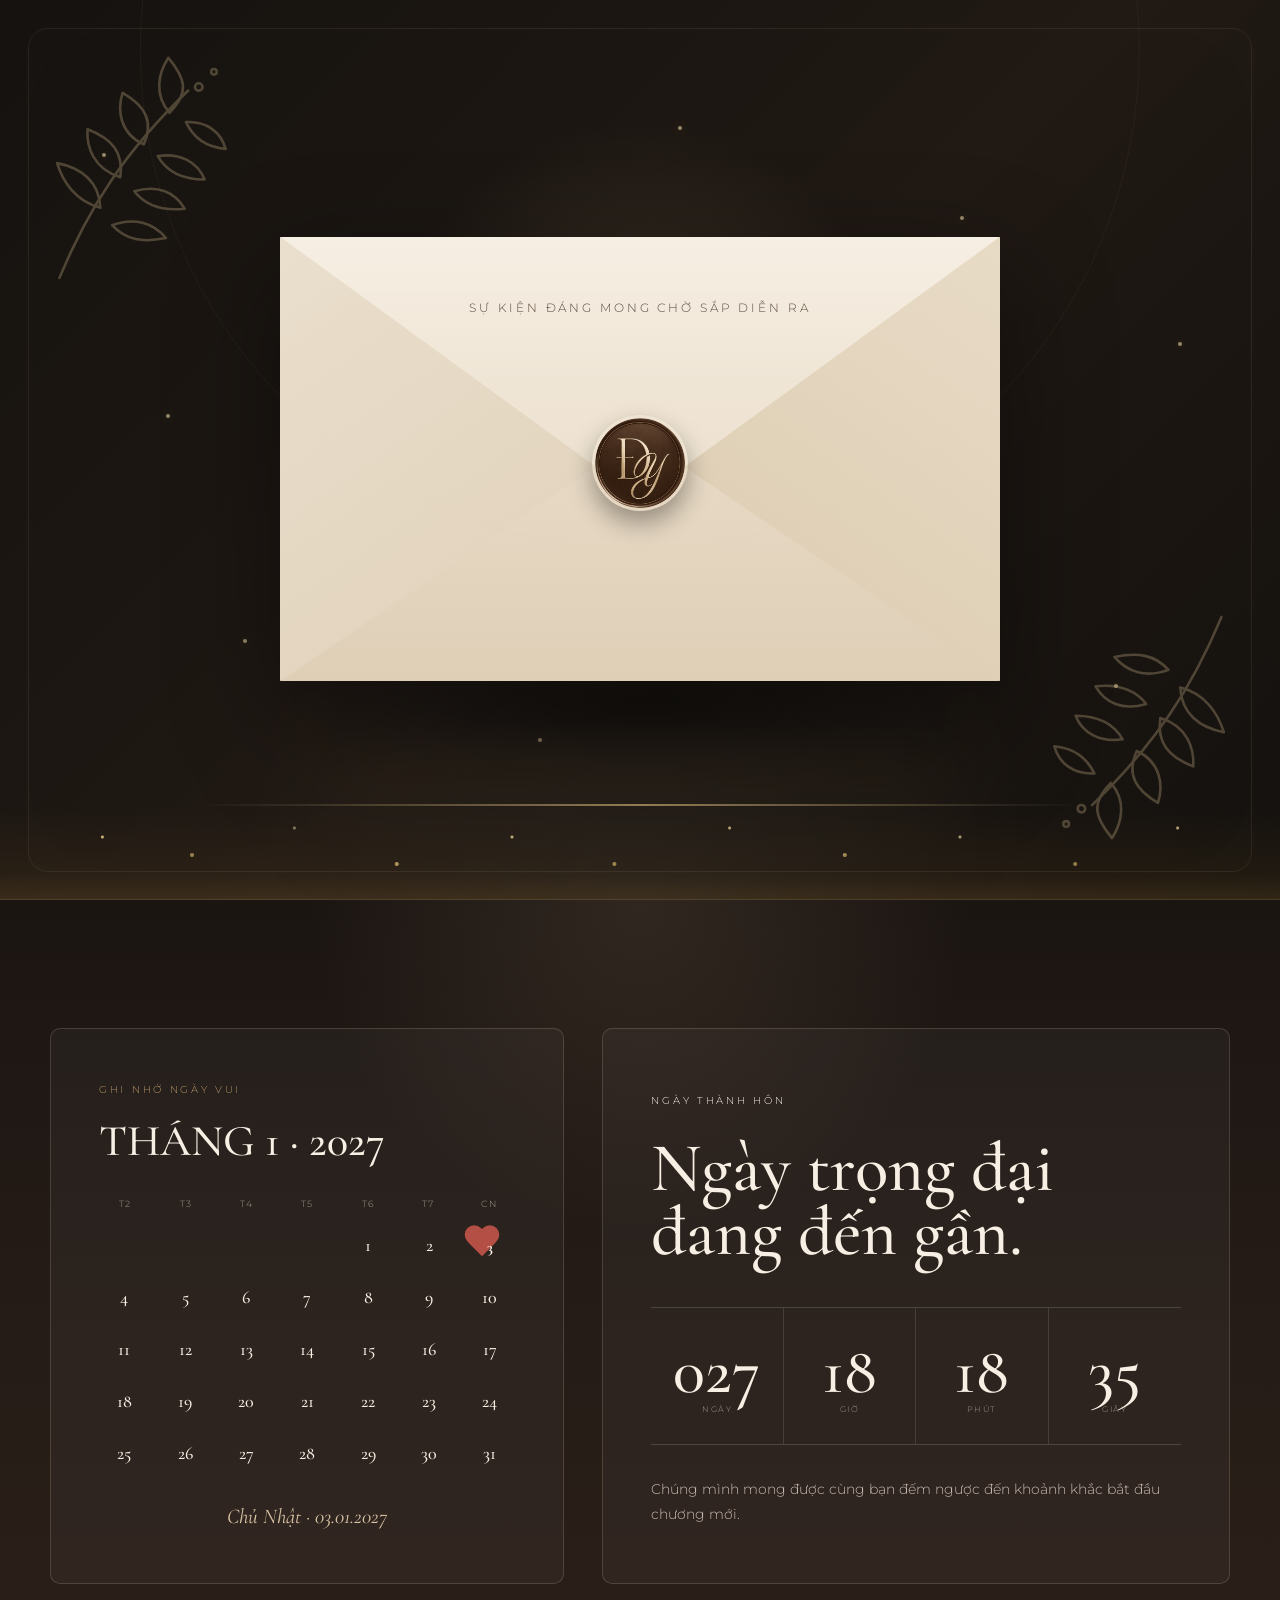
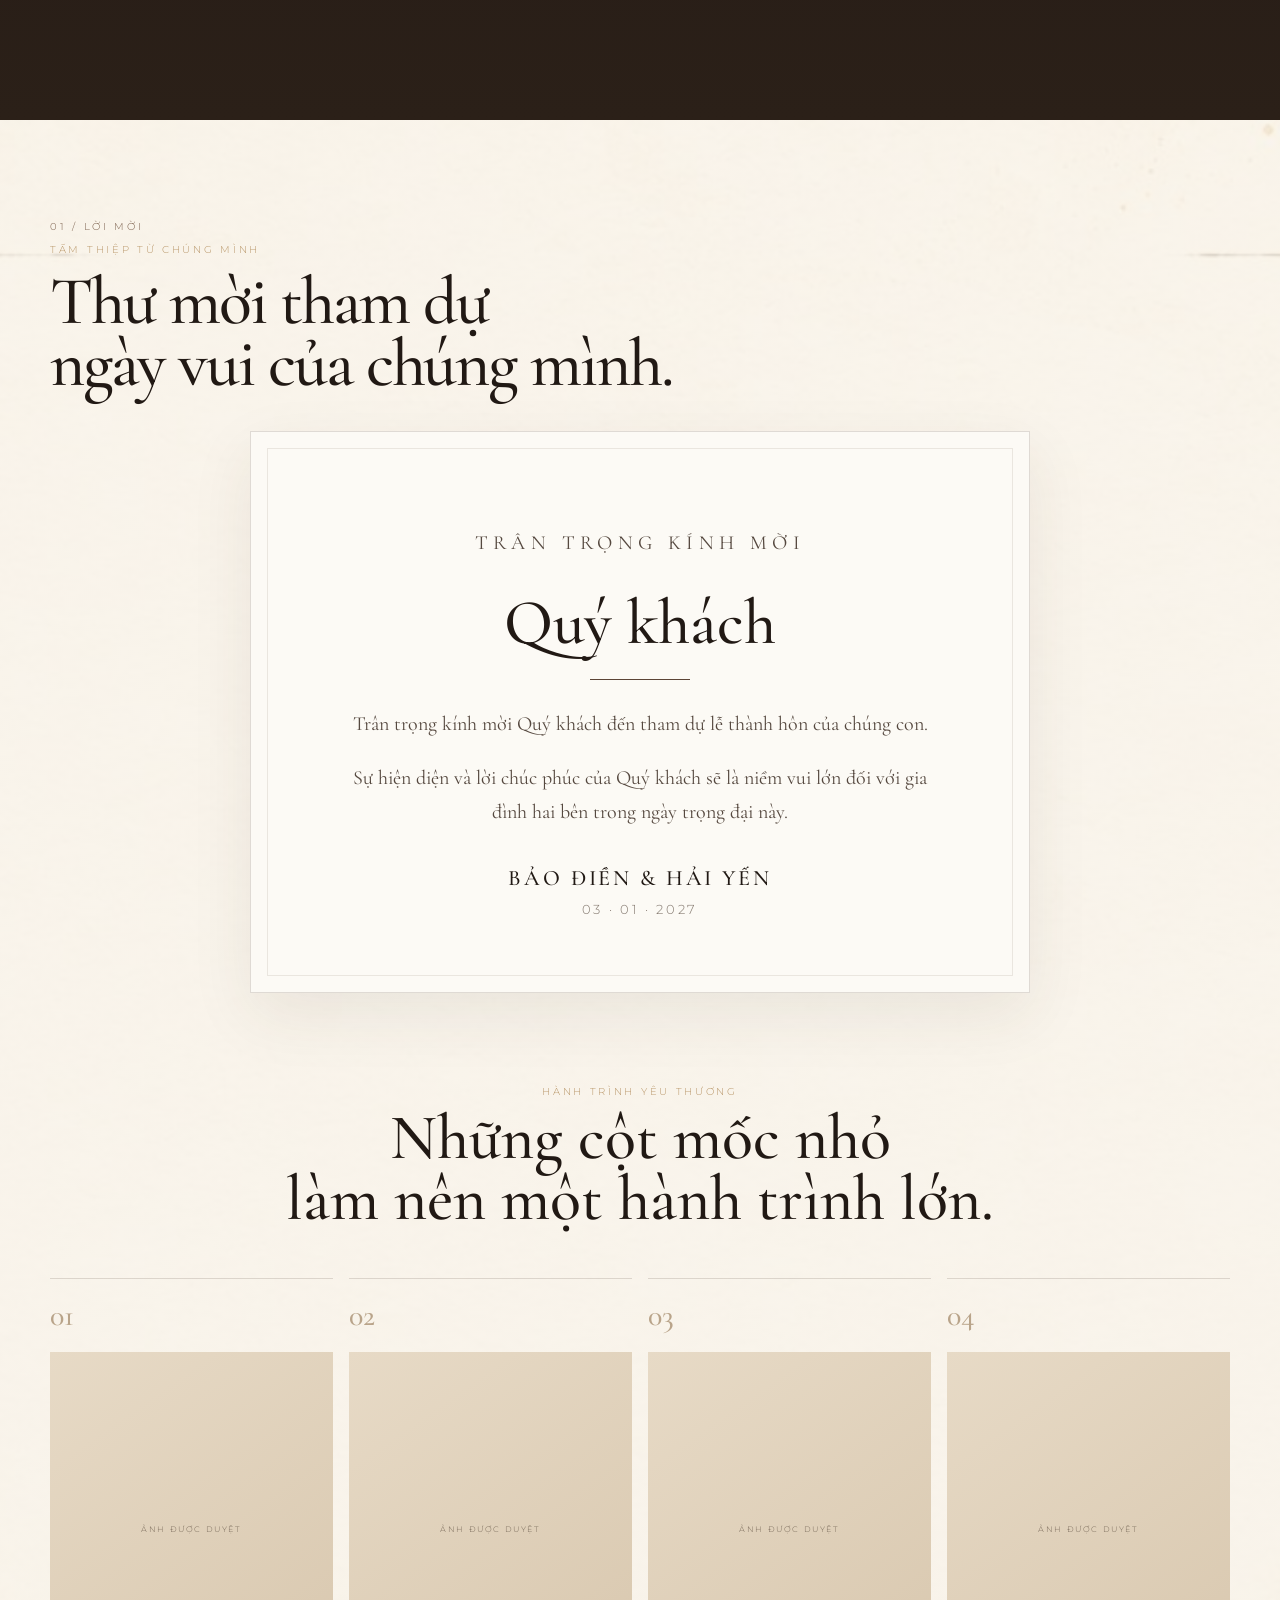
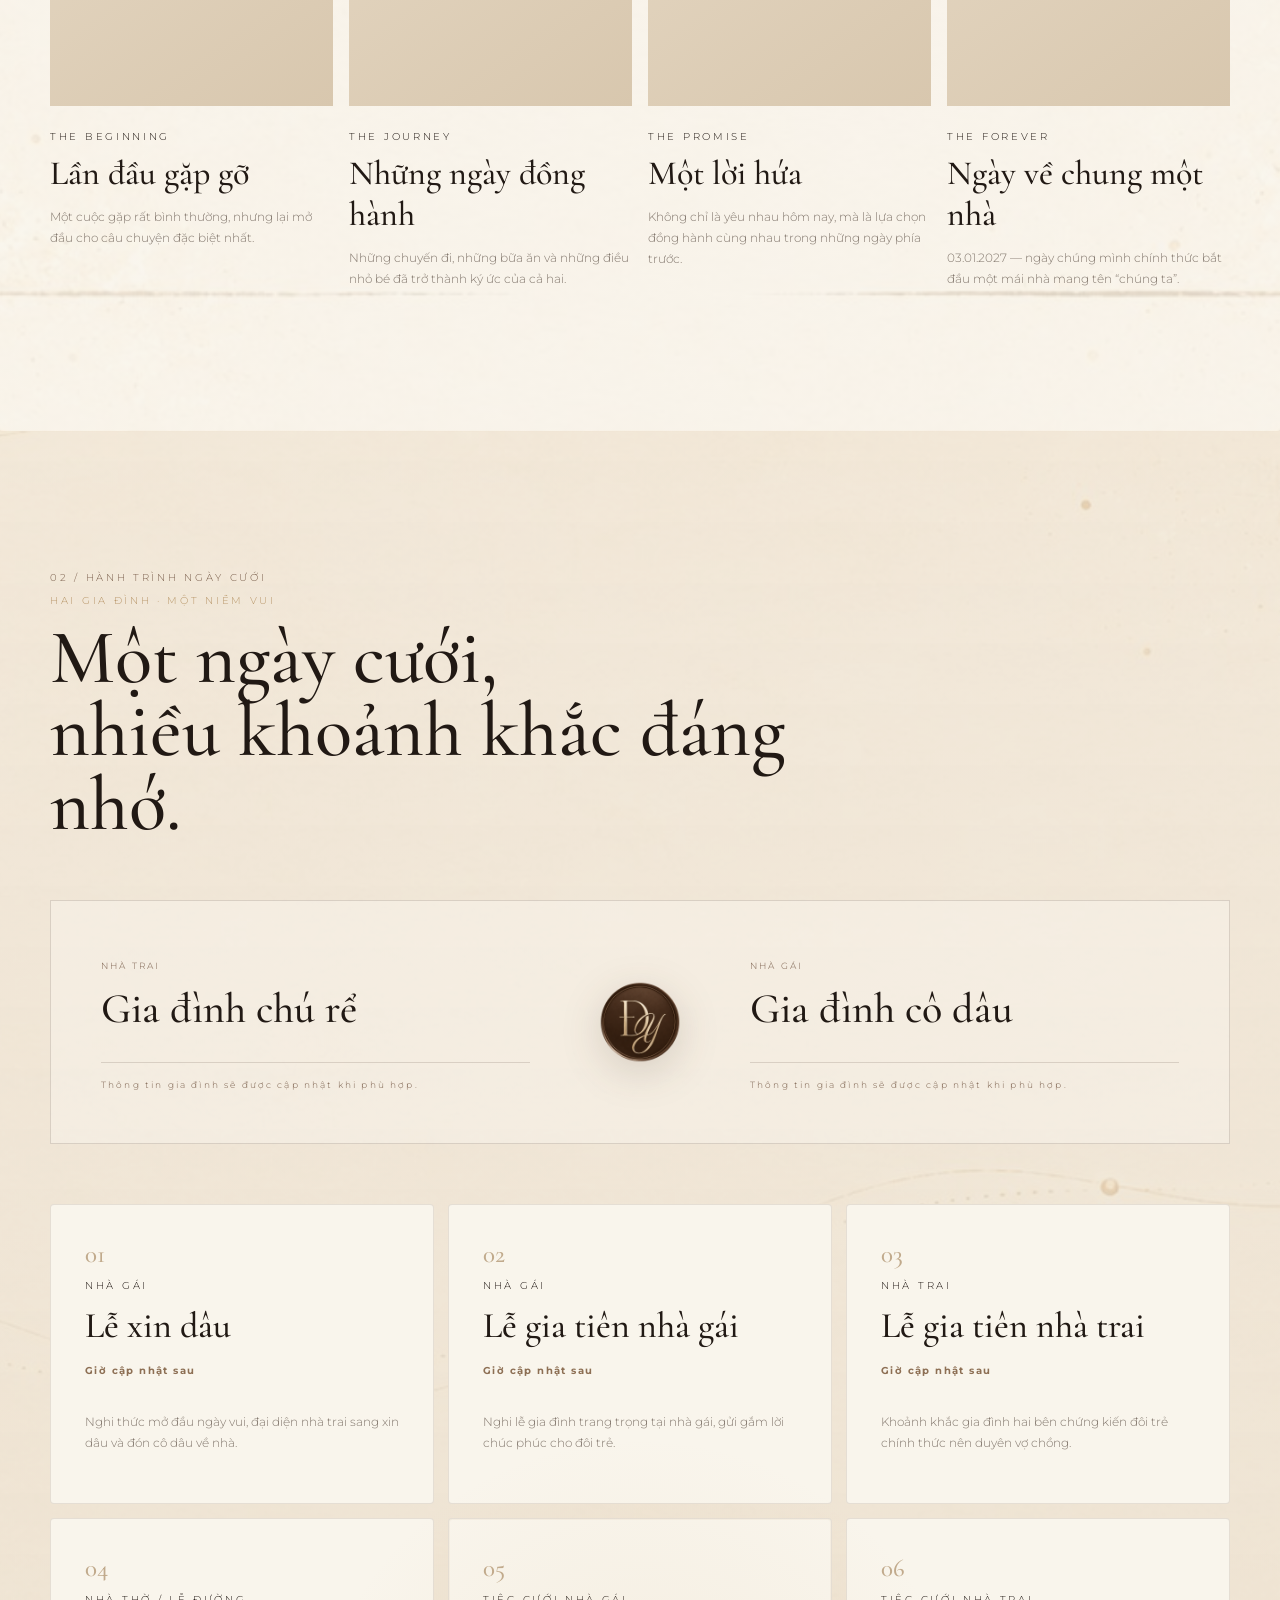
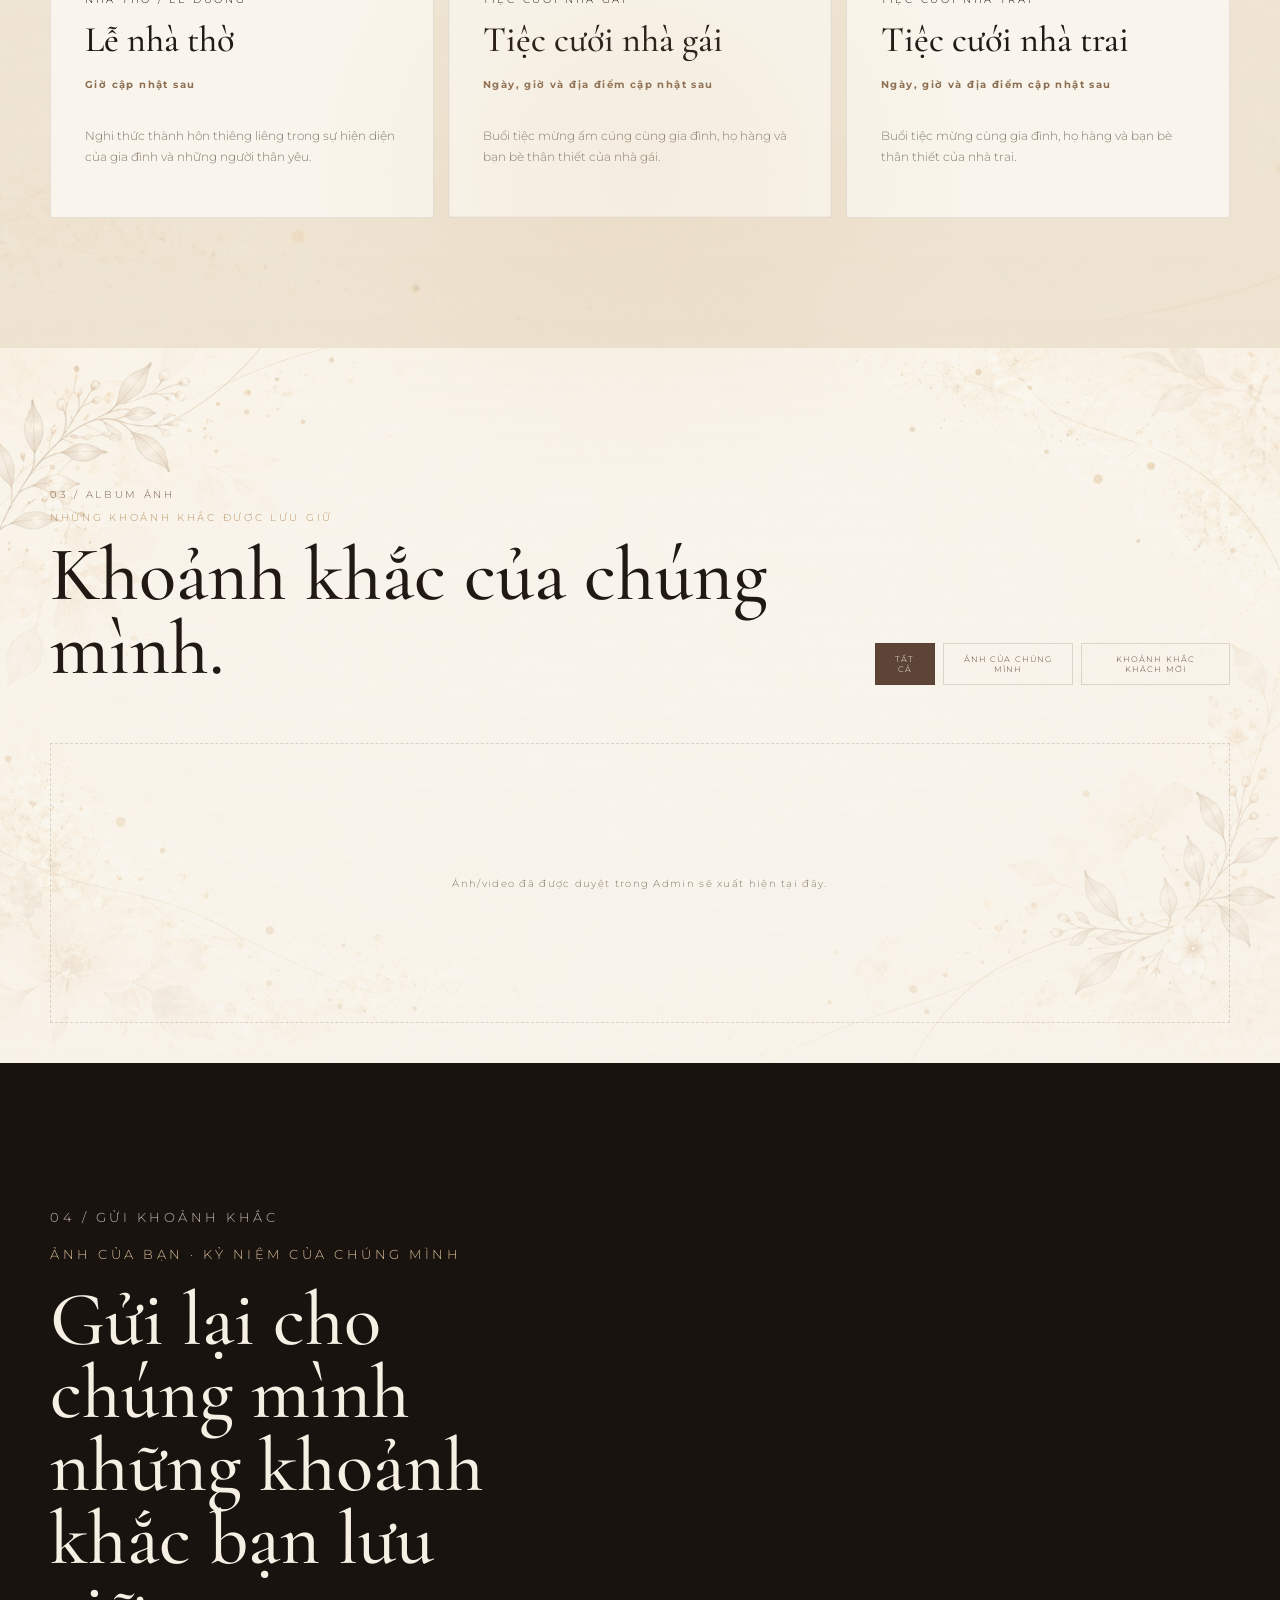
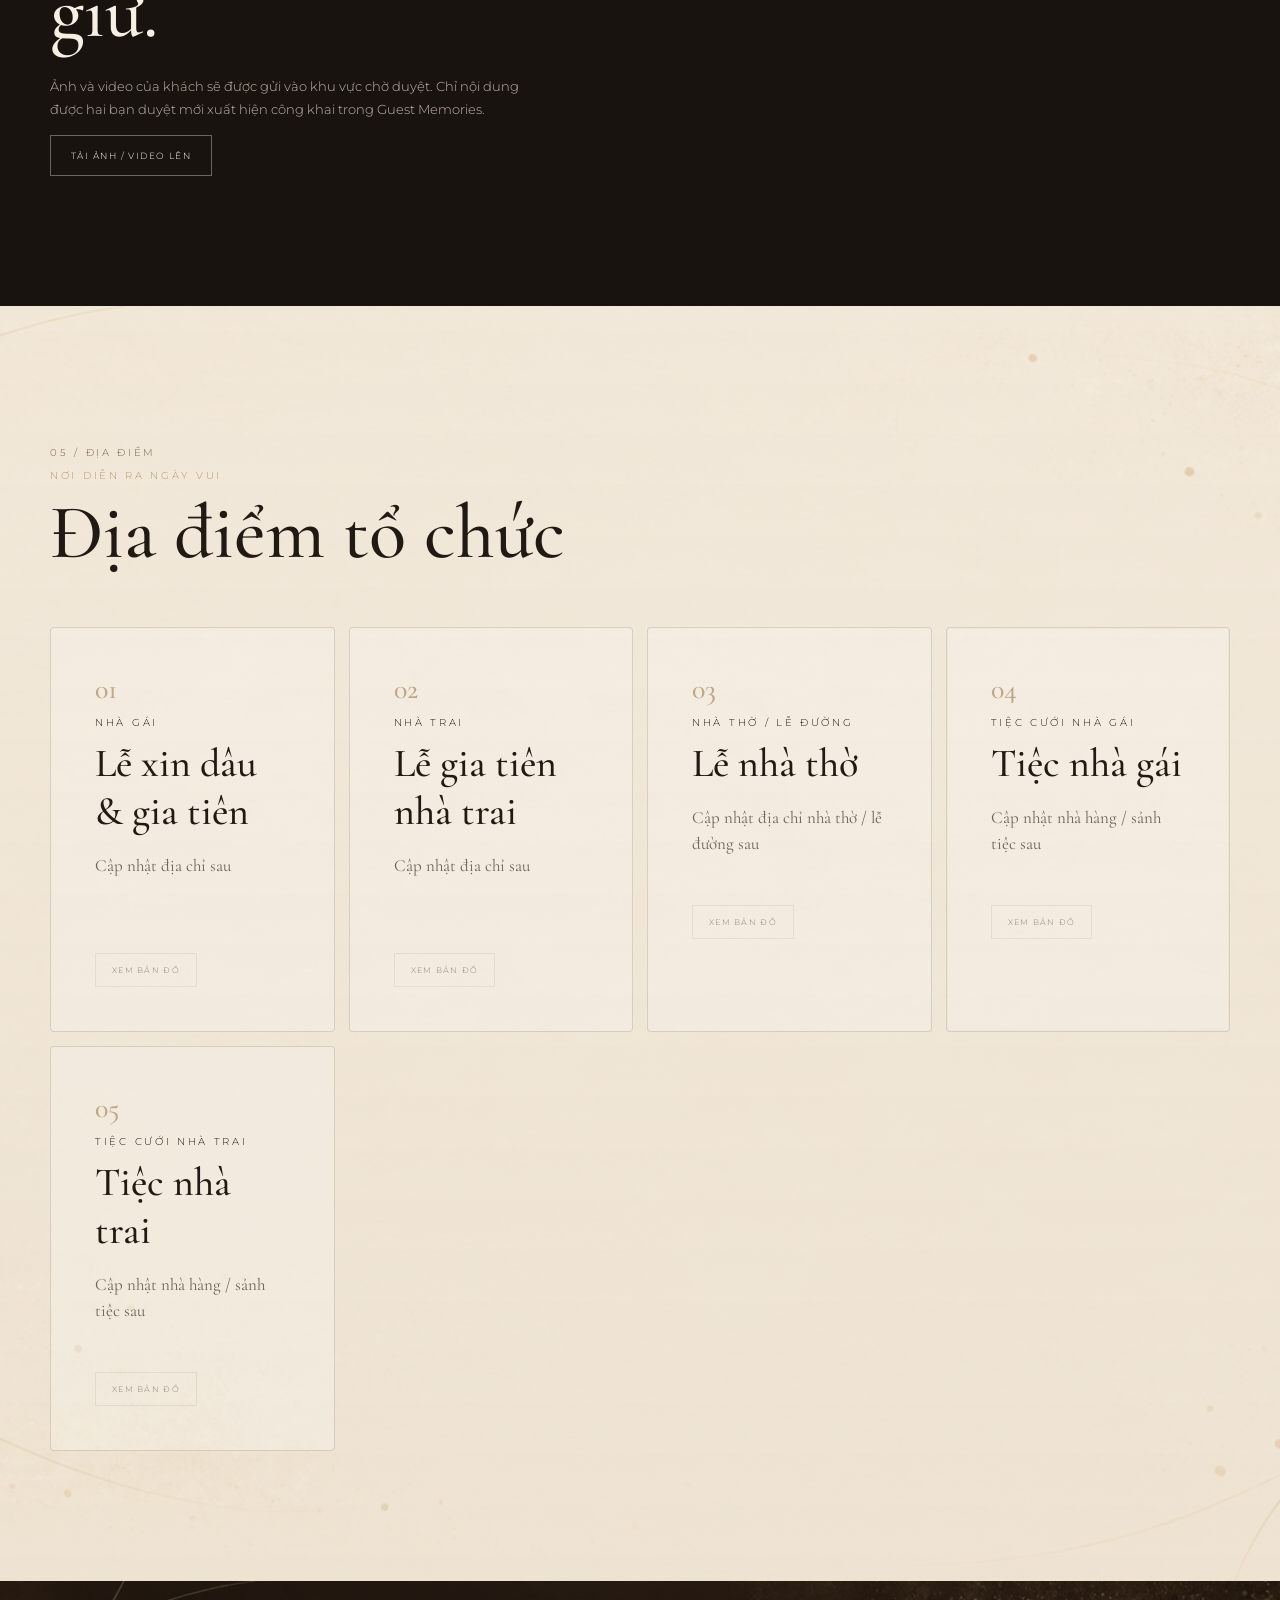
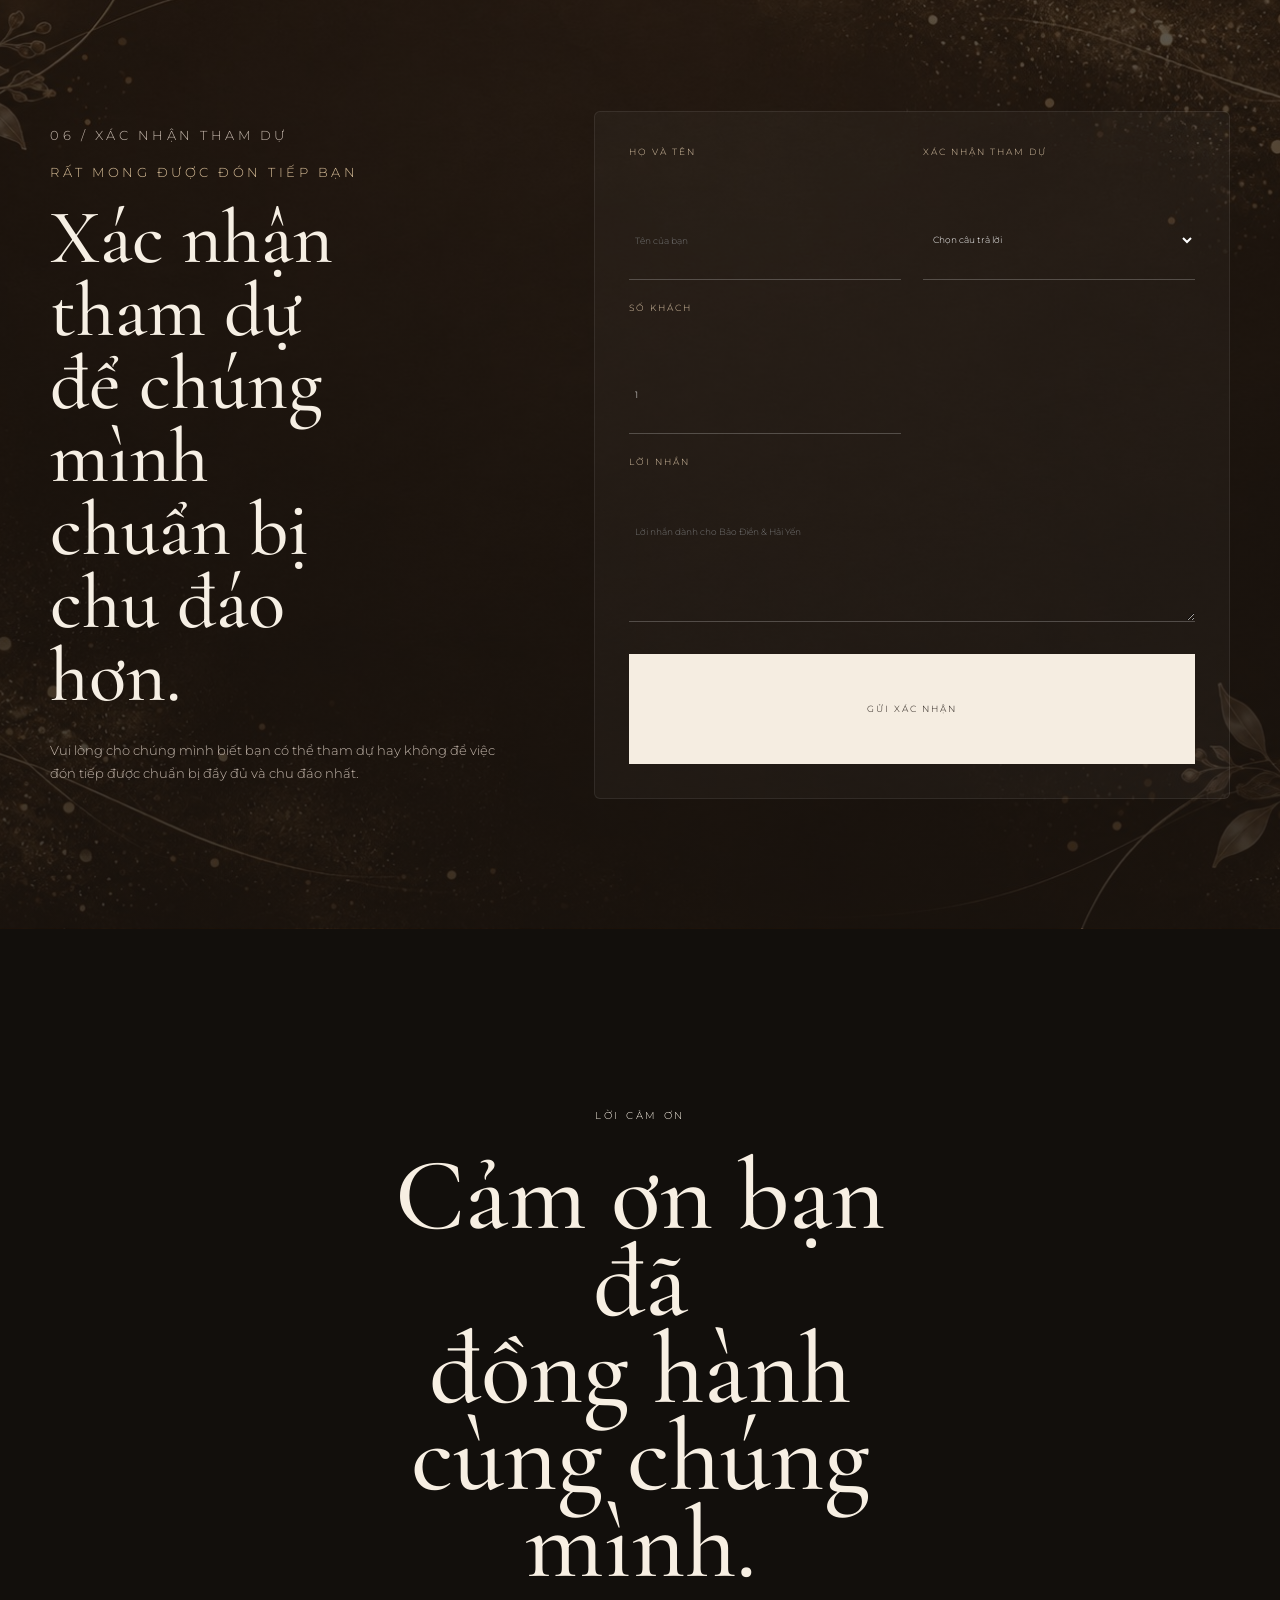
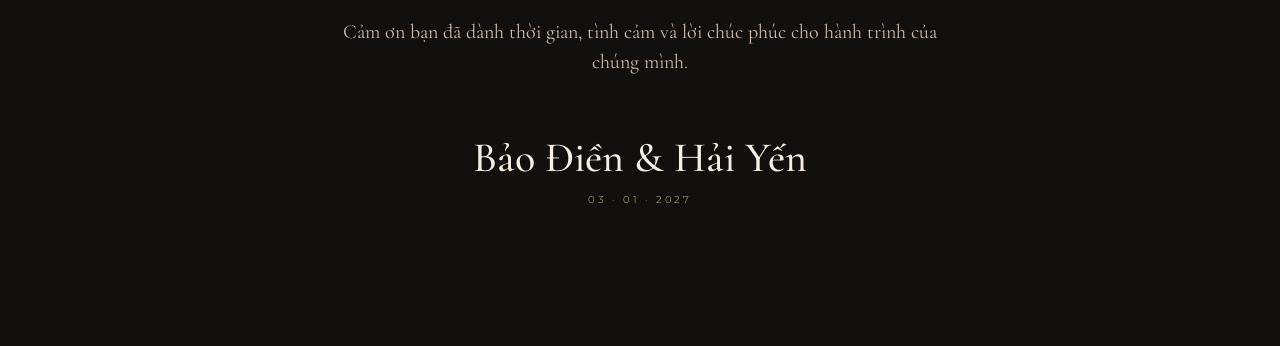
==== commit 6dbf3829: "Add files via upload" ====
--- a/index.html
+++ b/index.html
@@ -206,7 +206,7 @@
 
 
 <style id="openingCinematicV114">
-  /* V11.4 — cinematic dove / lyric sequence. Scoped to Opening only. */
+  /* V11.14 — cinematic dove / lyric sequence. Scoped to Opening only. */
   .wedding-opening__cinema-layer{
     position:absolute;
     inset:0;
@@ -270,7 +270,7 @@
     z-index:60;
     left:clamp(28px,5vw,88px);
     top:50%;
-    width:min(365px,31vw);
+    width:min(420px,34vw);
     transform:translateY(-45%);
     padding:18px 20px 19px;
     border-left:1px solid rgba(221,188,137,.58);
@@ -291,7 +291,7 @@
   .opening-lyric-card__text{
     min-height:2.1em;
     margin:0;
-    font:italic clamp(19px,1.7vw,27px)/1.36 "Cormorant Garamond",serif;
+    font:italic clamp(18px,1.55vw,26px)/1.38 "Cormorant Garamond",serif;
     transition:opacity .32s ease,transform .32s ease;
   }
   .opening-lyric-card__text.swap{opacity:0;transform:translateY(7px)}
@@ -299,7 +299,7 @@
     text-wrap:balance;
   }
   .opening-lyric-card__text.is-long{
-    font-size:clamp(17px,1.42vw,23px);
+    font-size:clamp(16px,1.25vw,21px);
     line-height:1.34;
   }
 
@@ -341,10 +341,58 @@
   }
 </style>
 
+
+<style id="mobileOpeningPolishV1114">
+  @media (max-width:700px){
+    .audio-control{
+      top:max(10px, env(safe-area-inset-top, 0px));
+      left:12px;
+      transform:scale(.92);
+      transform-origin:top left;
+    }
+    .admin-quick-link{
+      top:max(10px, env(safe-area-inset-top, 0px));
+      right:12px;
+    }
+    .opening-lyric-card{
+      left:12px;
+      right:12px;
+      bottom:max(14px, env(safe-area-inset-bottom, 0px));
+      padding:11px 12px 12px;
+      border-top:1px solid rgba(221,188,137,.36);
+      border-radius:16px;
+      background:linear-gradient(180deg,rgba(18,13,10,.16),rgba(18,13,10,.64));
+      box-shadow:0 10px 28px rgba(0,0,0,.22);
+      backdrop-filter:blur(7px);
+    }
+    .opening-lyric-card__kicker{
+      margin-bottom:8px;
+      font-size:6px;
+      letter-spacing:.28em;
+    }
+    .opening-lyric-card__text{
+      font-size:clamp(16px,4.6vw,19px);
+      line-height:1.34;
+      min-height:4.4em;
+    }
+    .opening-lyric-card__text.is-long{
+      font-size:clamp(14px,4.1vw,17px);
+      line-height:1.38;
+    }
+    .opening-lyric-card__rule{
+      width:34px;
+      margin-top:10px;
+    }
+    .opening-dove{
+      width:clamp(54px,14vw,78px);
+    }
+  }
+</style>
+
 </head>
 
 <body>
-  <!-- WEDDING_OPENING_VERSION: V11.12-OPENING-NOTE-SEQUENCE -->
+  <!-- WEDDING_OPENING_VERSION: V11.14-MOBILE-POLISH -->
 
   <div class="audio-control" id="audioControl" aria-label="Điều khiển âm thanh">
     <button class="audio-control__toggle" id="audioToggle" type="button" aria-label="Bật hoặc tắt âm thanh">
@@ -778,6 +826,7 @@
         var lyricCard = document.getElementById("openingLyricCard");
         var lyricText = document.getElementById("openingLyricText");
         var liftGlow = document.getElementById("openingCardLiftGlow");
+        var isNarrow = window.matchMedia && window.matchMedia("(max-width:700px)").matches;
         var ambient = document.getElementById("openingAmbient");
         var vowAudio = document.getElementById("vowAudio");
         var playlistAudio = document.getElementById("playlistAudio");
@@ -873,8 +922,11 @@
           };
         }
         function placeDove(dove, p){
-          dove.style.left = p.x + "px";
-          dove.style.top = p.y + "px";
+          var rect = dove.getBoundingClientRect();
+          var w = rect.width || 110;
+          var h = rect.height || 110;
+          dove.style.left = (p.x - w/2) + "px";
+          dove.style.top = (p.y - h/2) + "px";
         }
 
         function makeLiftThread(x, y, rotateDeg){
@@ -932,12 +984,19 @@
         }
 
         function createLiftDoves(){
-          var groups = [
-            {x:.065,y:.105,flip:false,dx:-52,dy:-50,threadRot:-11},
-            {x:.935,y:.105,flip:true, dx: 52,dy:-50,threadRot: 11},
-            {x:.065,y:.855,flip:false,dx:-52,dy:  8,threadRot: -7},
-            {x:.935,y:.855,flip:true, dx: 52,dy:  8,threadRot:  7}
-          ];
+          var groups = isNarrow
+            ? [
+                {x:.12,y:.15,flip:false,dx:-18,dy:-16,threadRot:-10},
+                {x:.88,y:.15,flip:true, dx: 18,dy:-16,threadRot: 10},
+                {x:.12,y:.85,flip:false,dx:-18,dy: 16,threadRot: -6},
+                {x:.88,y:.85,flip:true, dx: 18,dy: 16,threadRot:  6}
+              ]
+            : [
+                {x:.105,y:.135,flip:false,dx:-26,dy:-22,threadRot:-11},
+                {x:.895,y:.135,flip:true, dx: 26,dy:-22,threadRot: 11},
+                {x:.105,y:.865,flip:false,dx:-26,dy: 22,threadRot: -7},
+                {x:.895,y:.865,flip:true, dx: 26,dy: 22,threadRot:  7}
+              ];
 
           var birds = [];
           var cardRect = card.getBoundingClientRect();
@@ -995,13 +1054,23 @@
             });
           }
 
-          var liftAnim = animate(card,[
-            {transform:"translateY(-18px) scale(1.01)"},
-            {transform:"translateY(-70px) scale(1.012)",offset:.22},
-            {transform:"translateY(-205px) scale(1.015)",offset:.58},
-            {transform:"translateY(-355px) scale(1.018)",offset:.84},
-            {transform:"translateY(-470px) scale(1.02)"}
-          ],{
+          var cardFrames = isNarrow
+            ? [
+                {transform:"translateY(-14px) scale(1.01)"},
+                {transform:"translateY(-56px) scale(1.012)",offset:.22},
+                {transform:"translateY(-155px) scale(1.015)",offset:.58},
+                {transform:"translateY(-265px) scale(1.018)",offset:.84},
+                {transform:"translateY(-360px) scale(1.02)"}
+              ]
+            : [
+                {transform:"translateY(-18px) scale(1.01)"},
+                {transform:"translateY(-70px) scale(1.012)",offset:.22},
+                {transform:"translateY(-205px) scale(1.015)",offset:.58},
+                {transform:"translateY(-355px) scale(1.018)",offset:.84},
+                {transform:"translateY(-470px) scale(1.02)"}
+              ];
+
+          var liftAnim = animate(card, cardFrames, {
             duration:3200,
             easing:"cubic-bezier(.18,.74,.18,1)",
             fill:"forwards"
@@ -1009,26 +1078,42 @@
 
           birds.forEach(function(b,index){
             var flip = b.flip ? " scaleX(-1)" : "";
-            var sideDrift = b.side * 30;
-
-            animate(b.el,[
-              {transform:"translate("+b.baseDx+"px,"+b.baseDy+"px) scale(.72)"+flip},
-              {transform:"translate("+(b.baseDx+sideDrift*.30)+"px,"+(b.baseDy-72)+"px) scale(.76)"+flip,offset:.28},
-              {transform:"translate("+(b.baseDx+sideDrift*.68)+"px,"+(b.baseDy-230)+"px) scale(.80)"+flip,offset:.70},
-              {transform:"translate("+(b.baseDx+sideDrift)+"px,"+(b.baseDy-390)+"px) scale(.82)"+flip}
-            ],{
+            var sideDrift = b.side * (isNarrow ? 20 : 30);
+            var birdFrames = isNarrow
+              ? [
+                  {transform:"translate("+b.baseDx+"px,"+b.baseDy+"px) scale(.70)"+flip},
+                  {transform:"translate("+(b.baseDx+sideDrift*.28)+"px,"+(b.baseDy-52)+"px) scale(.74)"+flip,offset:.28},
+                  {transform:"translate("+(b.baseDx+sideDrift*.62)+"px,"+(b.baseDy-165)+"px) scale(.78)"+flip,offset:.70},
+                  {transform:"translate("+(b.baseDx+sideDrift)+"px,"+(b.baseDy-300)+"px) scale(.80)"+flip}
+                ]
+              : [
+                  {transform:"translate("+b.baseDx+"px,"+b.baseDy+"px) scale(.72)"+flip},
+                  {transform:"translate("+(b.baseDx+sideDrift*.30)+"px,"+(b.baseDy-72)+"px) scale(.76)"+flip,offset:.28},
+                  {transform:"translate("+(b.baseDx+sideDrift*.68)+"px,"+(b.baseDy-230)+"px) scale(.80)"+flip,offset:.70},
+                  {transform:"translate("+(b.baseDx+sideDrift)+"px,"+(b.baseDy-390)+"px) scale(.82)"+flip}
+                ];
+
+            animate(b.el, birdFrames, {
               duration:3200 + index*15,
               easing:"cubic-bezier(.18,.74,.18,1)",
               fill:"forwards"
             });
 
             if(b.thread){
-              animate(b.thread,[
-                {opacity:.58,transform:b.thread.style.transform+" translateY(0) scaleY(.8)"},
-                {opacity:.40,transform:b.thread.style.transform+" translateY(-90px) scaleY(1.06)",offset:.38},
-                {opacity:.16,transform:b.thread.style.transform+" translateY(-265px) scaleY(1.18)",offset:.80},
-                {opacity:0,transform:b.thread.style.transform+" translateY(-395px) scaleY(1.24)"}
-              ],{
+              var threadFrames = isNarrow
+                ? [
+                    {opacity:.58,transform:b.thread.style.transform+" translateY(0) scaleY(.8)"},
+                    {opacity:.40,transform:b.thread.style.transform+" translateY(-64px) scaleY(1.02)",offset:.38},
+                    {opacity:.16,transform:b.thread.style.transform+" translateY(-190px) scaleY(1.12)",offset:.80},
+                    {opacity:0,transform:b.thread.style.transform+" translateY(-305px) scaleY(1.18)"}
+                  ]
+                : [
+                    {opacity:.58,transform:b.thread.style.transform+" translateY(0) scaleY(.8)"},
+                    {opacity:.40,transform:b.thread.style.transform+" translateY(-90px) scaleY(1.06)",offset:.38},
+                    {opacity:.16,transform:b.thread.style.transform+" translateY(-265px) scaleY(1.18)",offset:.80},
+                    {opacity:0,transform:b.thread.style.transform+" translateY(-395px) scaleY(1.24)"}
+                  ];
+              animate(b.thread, threadFrames, {
                 duration:3200,
                 easing:"cubic-bezier(.18,.74,.18,1)",
                 fill:"forwards"
@@ -1081,16 +1166,18 @@
           }
 
           /*
-             4 đoạn được chia theo nhịp 12.2s:
-             đoạn 1: ~3.55–5.15s
-             đoạn 2: ~5.15–6.95s
-             đoạn 3: ~6.95–9.10s
-             đoạn 4: ~9.10–11.20s
+             V11.13:
+             - Hiện ngay khi nhấn logo để người xem có thêm thời gian đọc.
+             - Chuyển câu chậm hơn, bám theo opening ~12.2s.
+             đoạn 1: 0.0–4.4s
+             đoạn 2: 4.4–6.6s
+             đoạn 3: 6.6–9.0s
+             đoạn 4: 9.0–11.6s
           */
           lyricText.textContent=notes[0];
           lyricText.classList.toggle("is-long", notes[0].length > 125);
 
-          var starts=[1600,3400,5550];
+          var starts=[4400,6600,9000];
           starts.forEach(function(delay, idx){
             var id = later(function(){ renderNote(idx+1); }, delay);
             openingNoteTimers.push(id);
@@ -1202,14 +1289,15 @@
           seal.disabled=true;
 
           startMusicFromGesture();
+          showManualOpeningNote();
 
           /*
             V11.11 — Timeline canh theo file nhạc 12.199s:
-            0.0–1.4  : logo + đường cắt
+            0.0–1.4  : logo + đường cắt + hiện lời nhắn đầu tiên
             1.4–3.2  : 2 chim bay xuống
             3.2–5.2  : mở nắp phong bì
             5.2–7.2  : thiệp nhô nhẹ
-            7.2–8.0  : 4 chim vào vị trí
+            7.2–8.0  : 4 chim vào vị trí cân đối hơn
             7.8–11.0 : chim kéo thiệp bay lên
             11.0–12.2: fade chuyển vào trang trong
           */
@@ -1265,8 +1353,6 @@
             easing:"ease"
           });
 
-          /* Lời nhắn bắt đầu trong lúc phong bì mở để đủ thời gian đọc cả 4 đoạn. */
-          later(showManualOpeningNote,3550);
 
           /* 3.2–5.2s — flap opens */
           later(function(){
